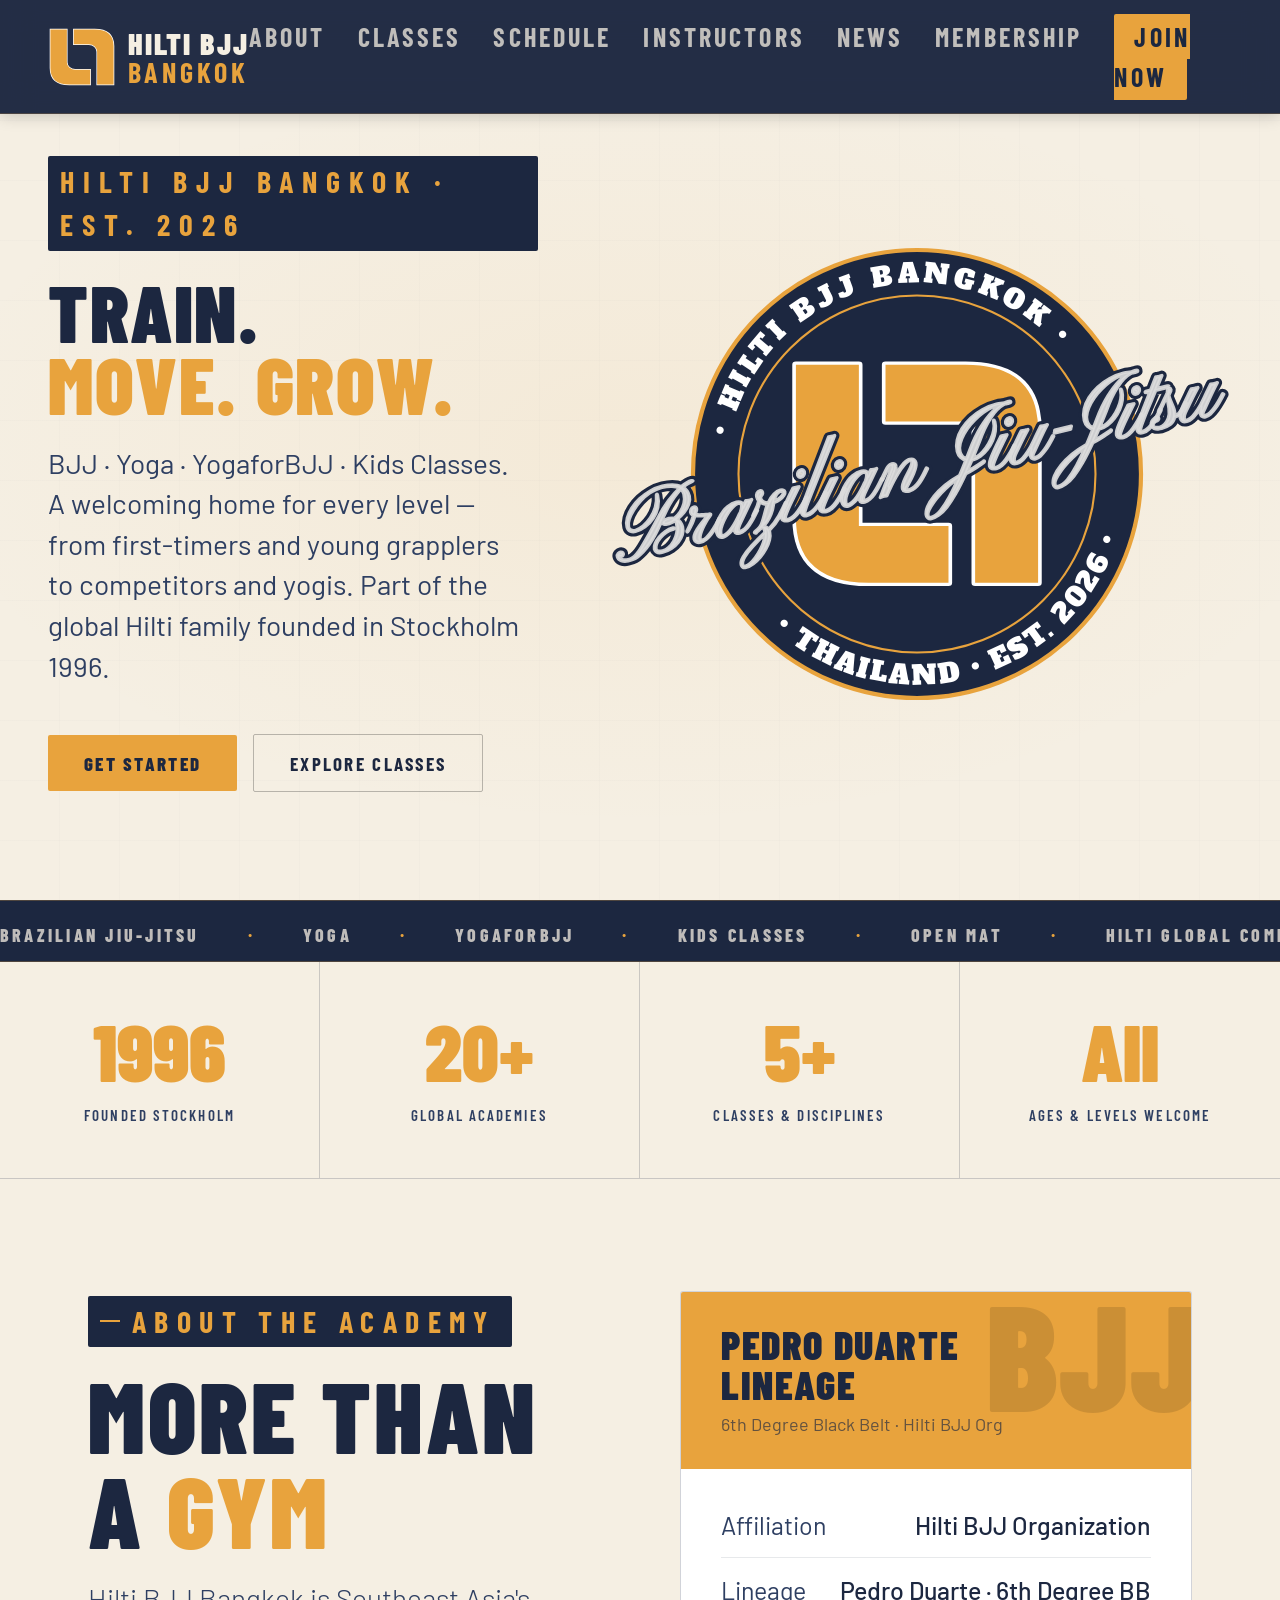
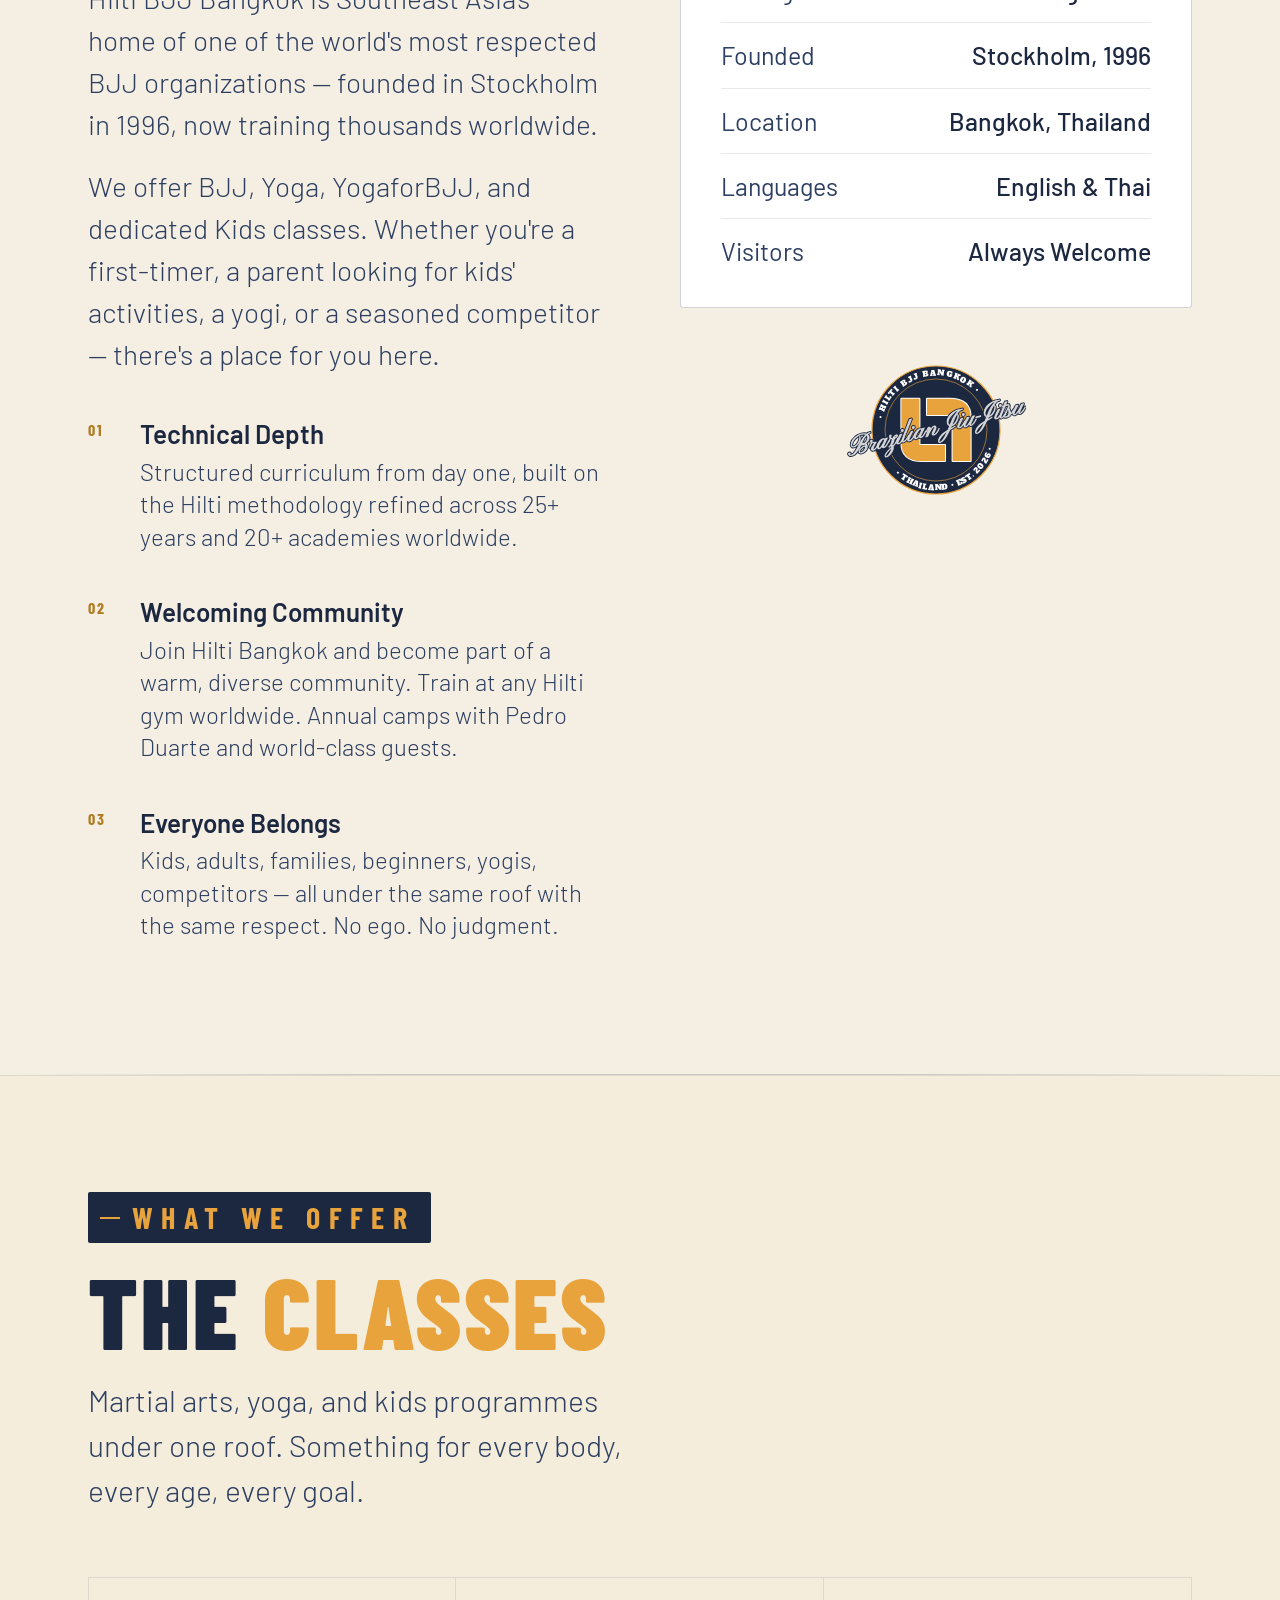
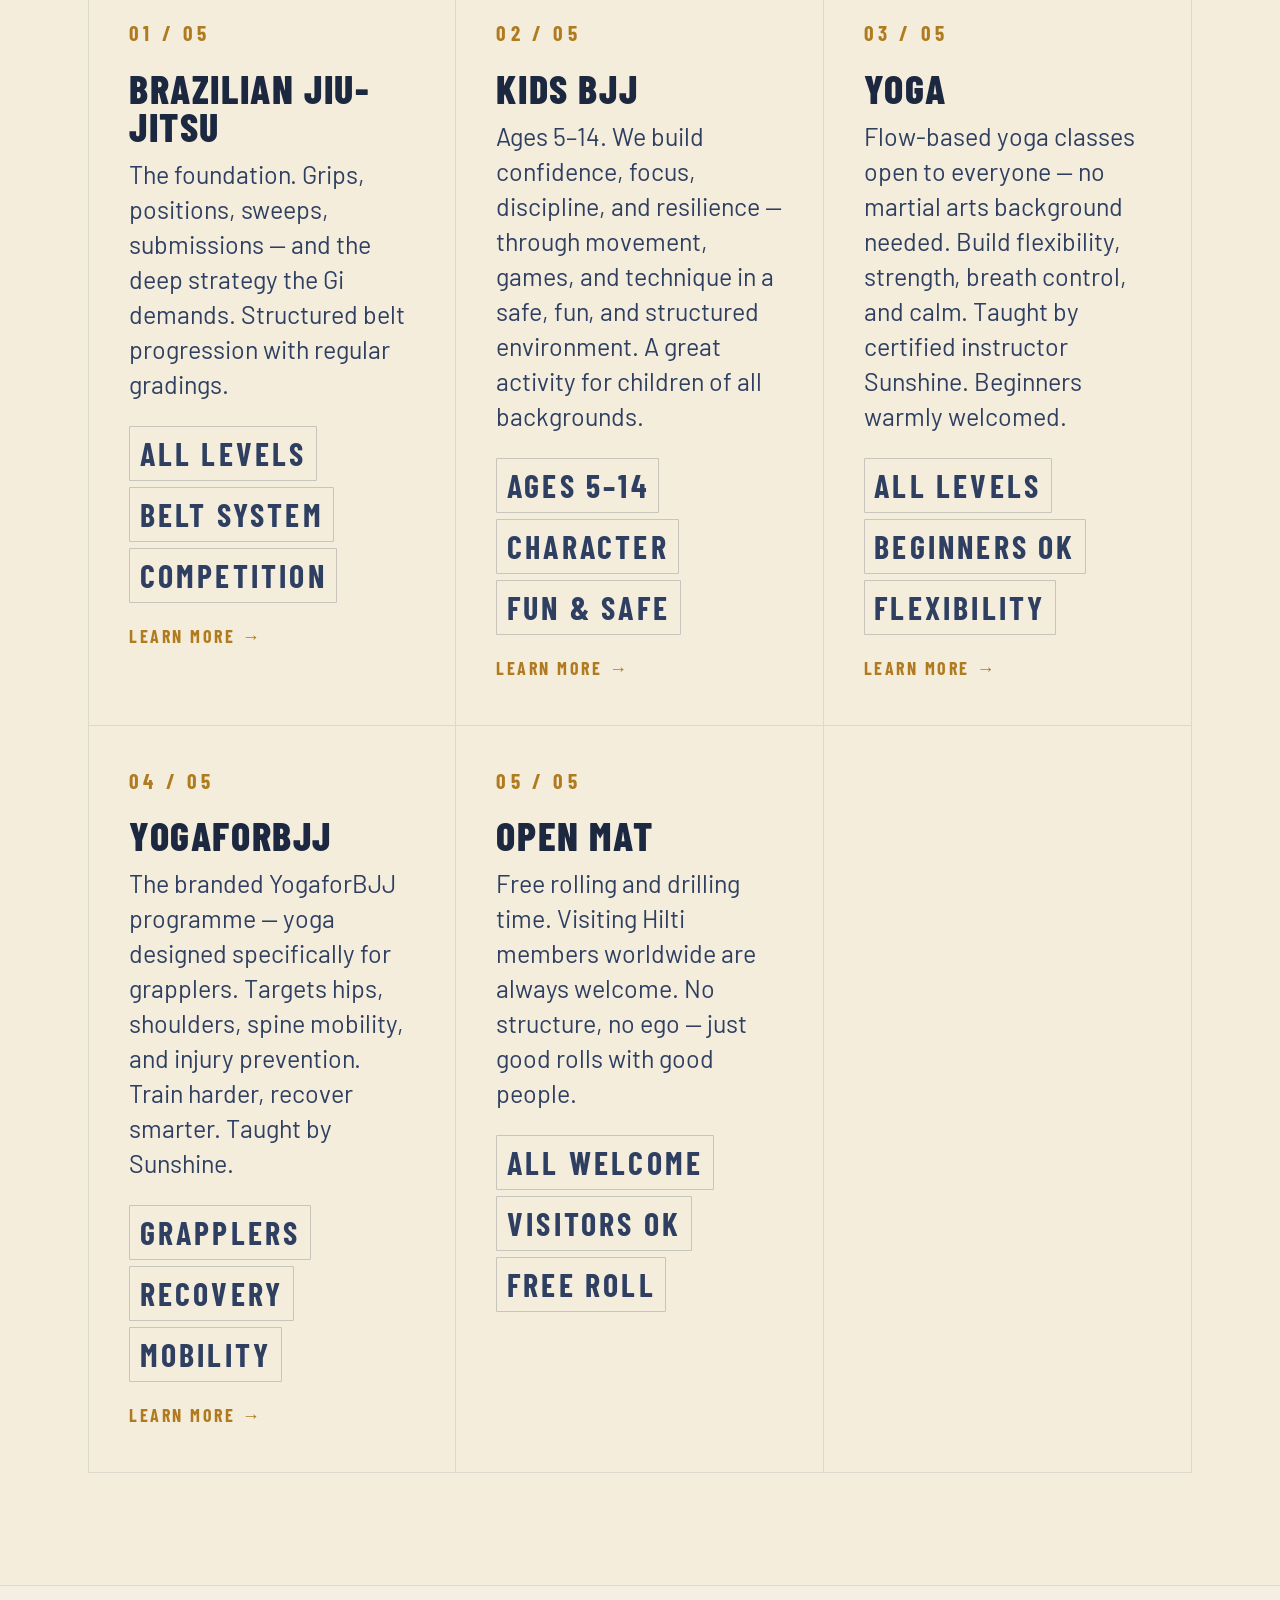
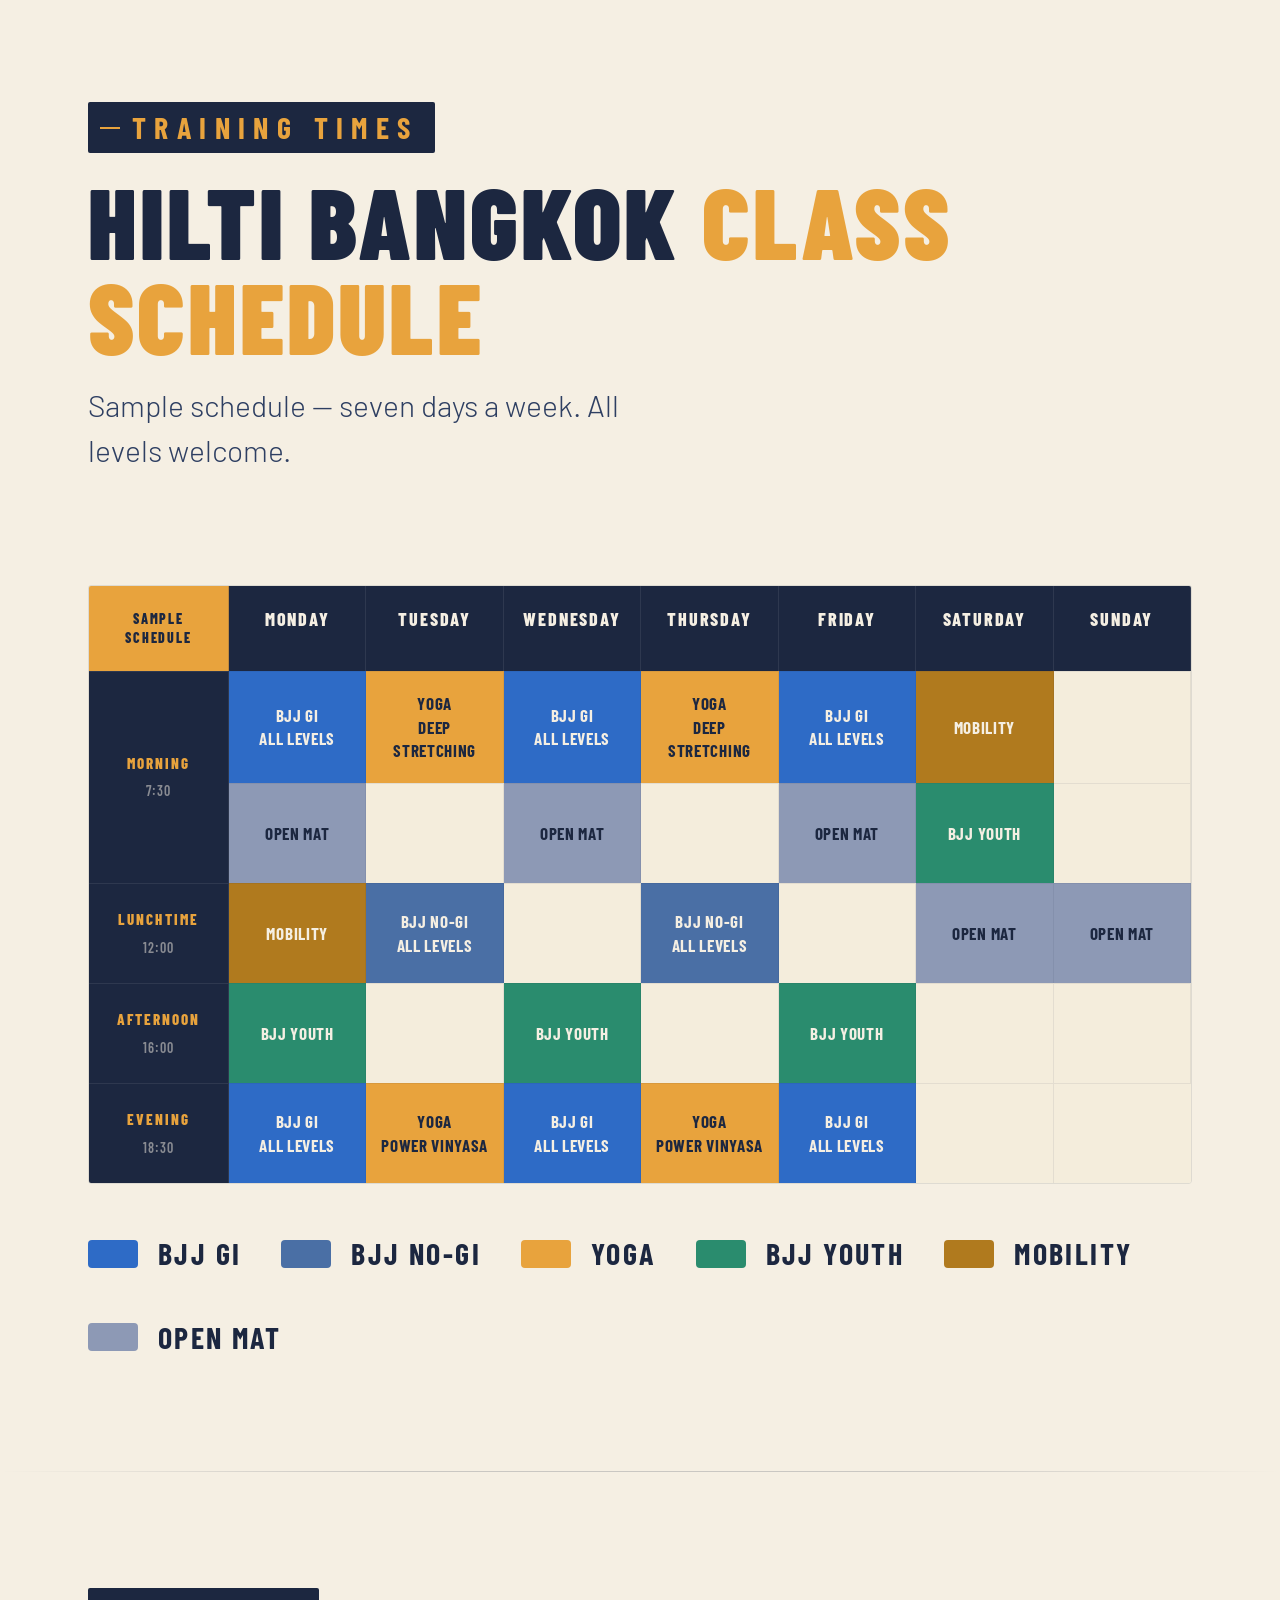
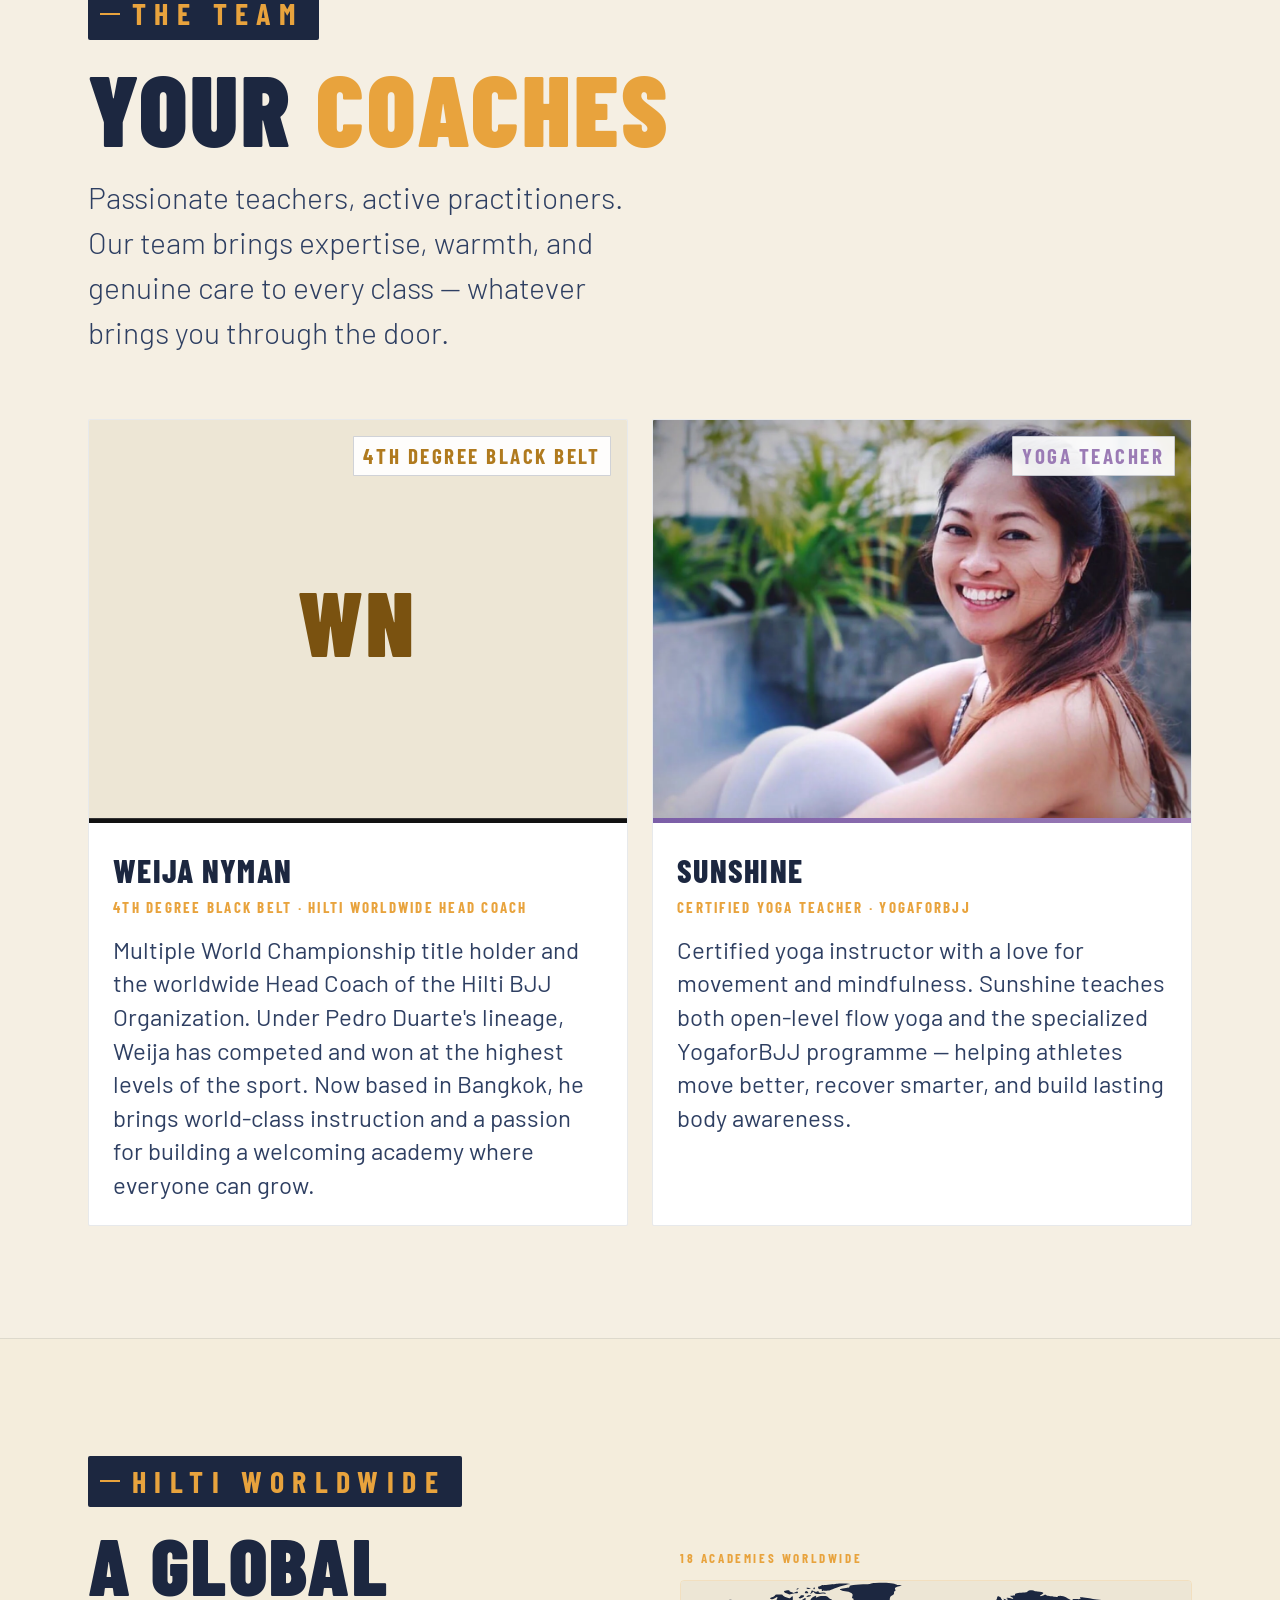
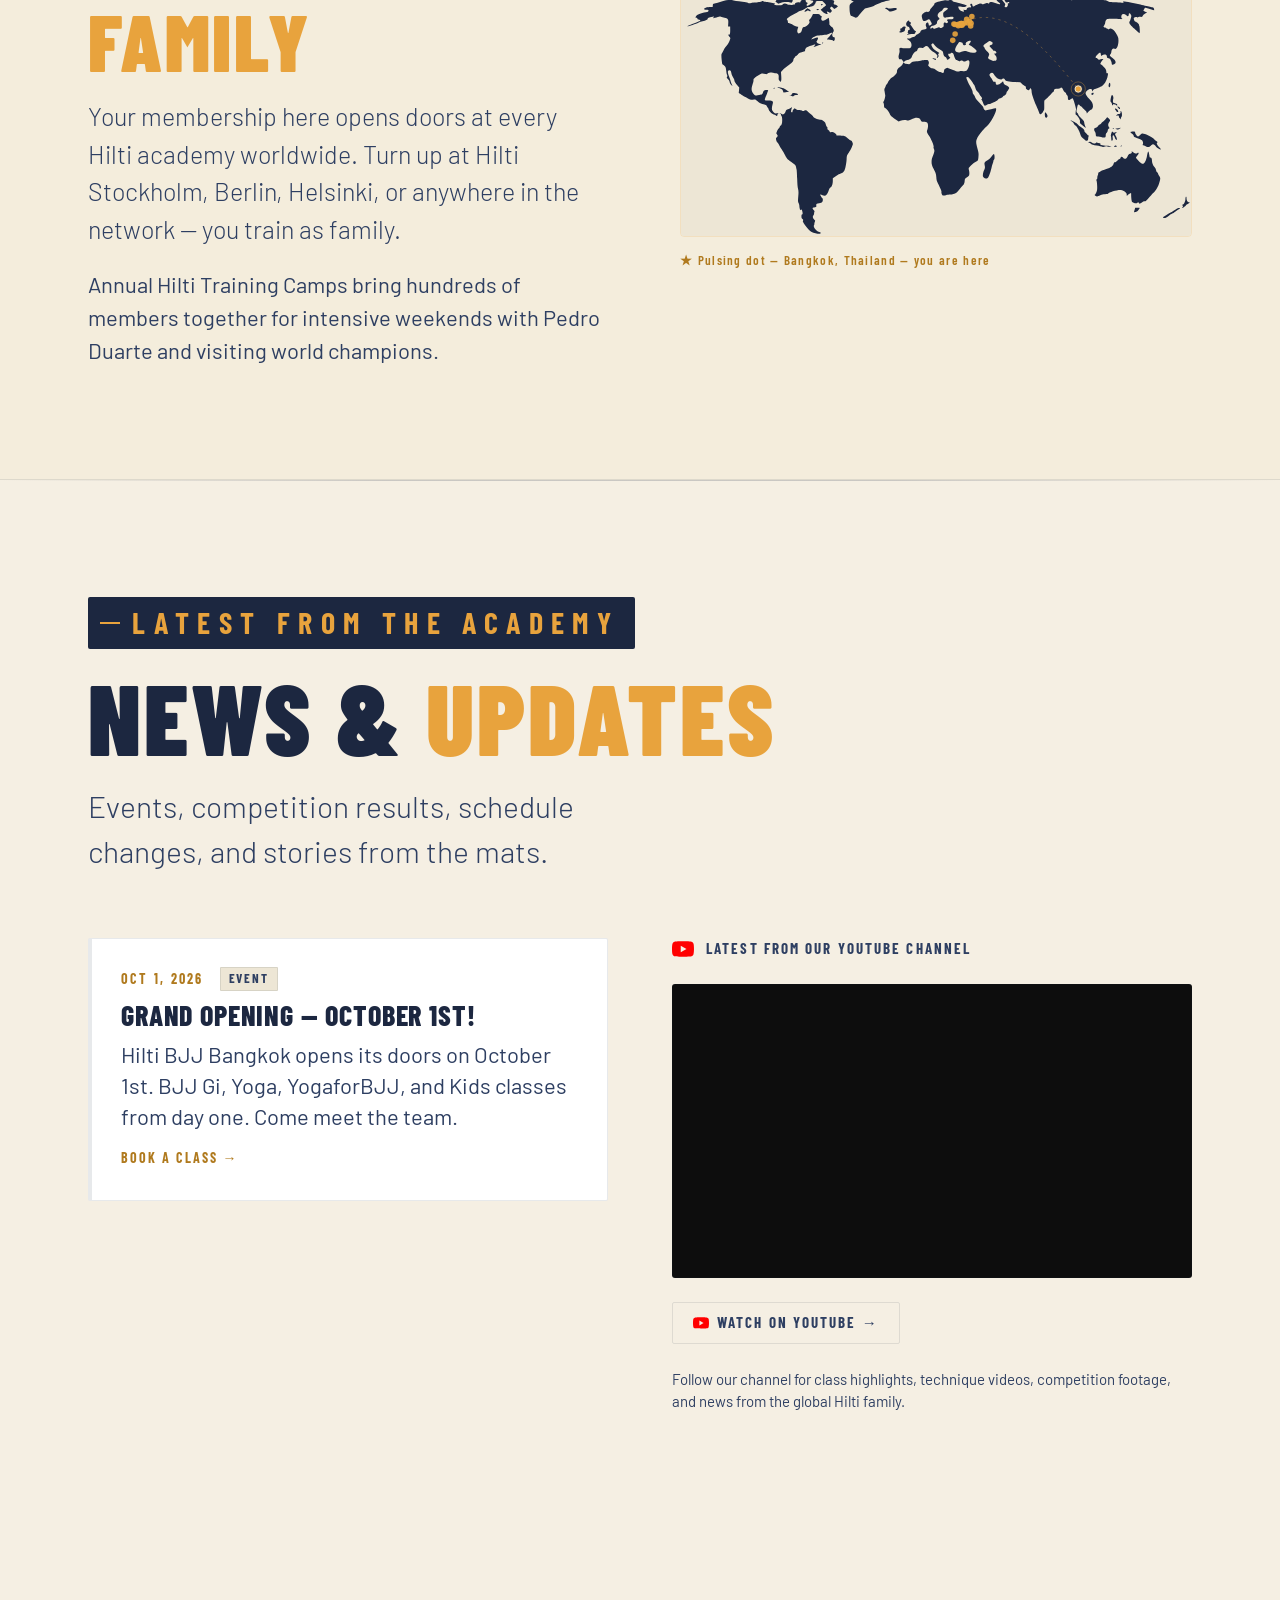
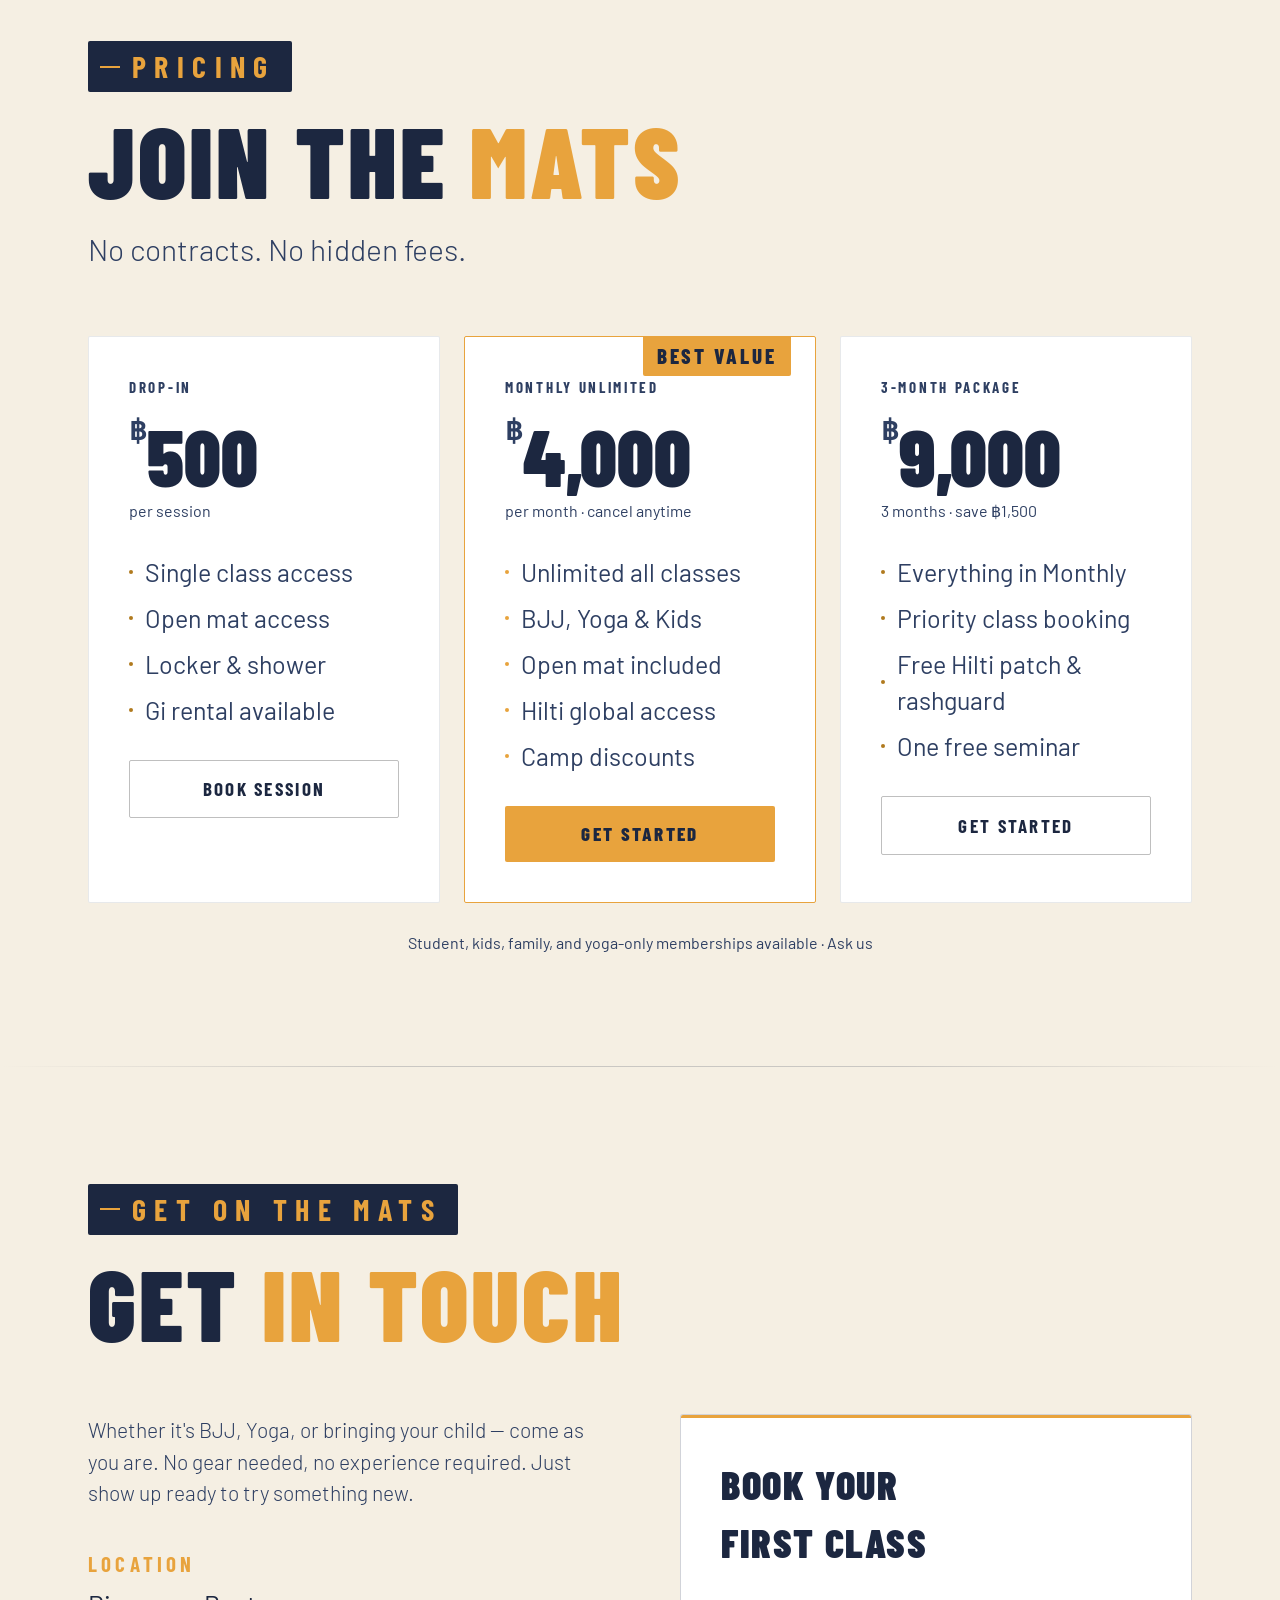
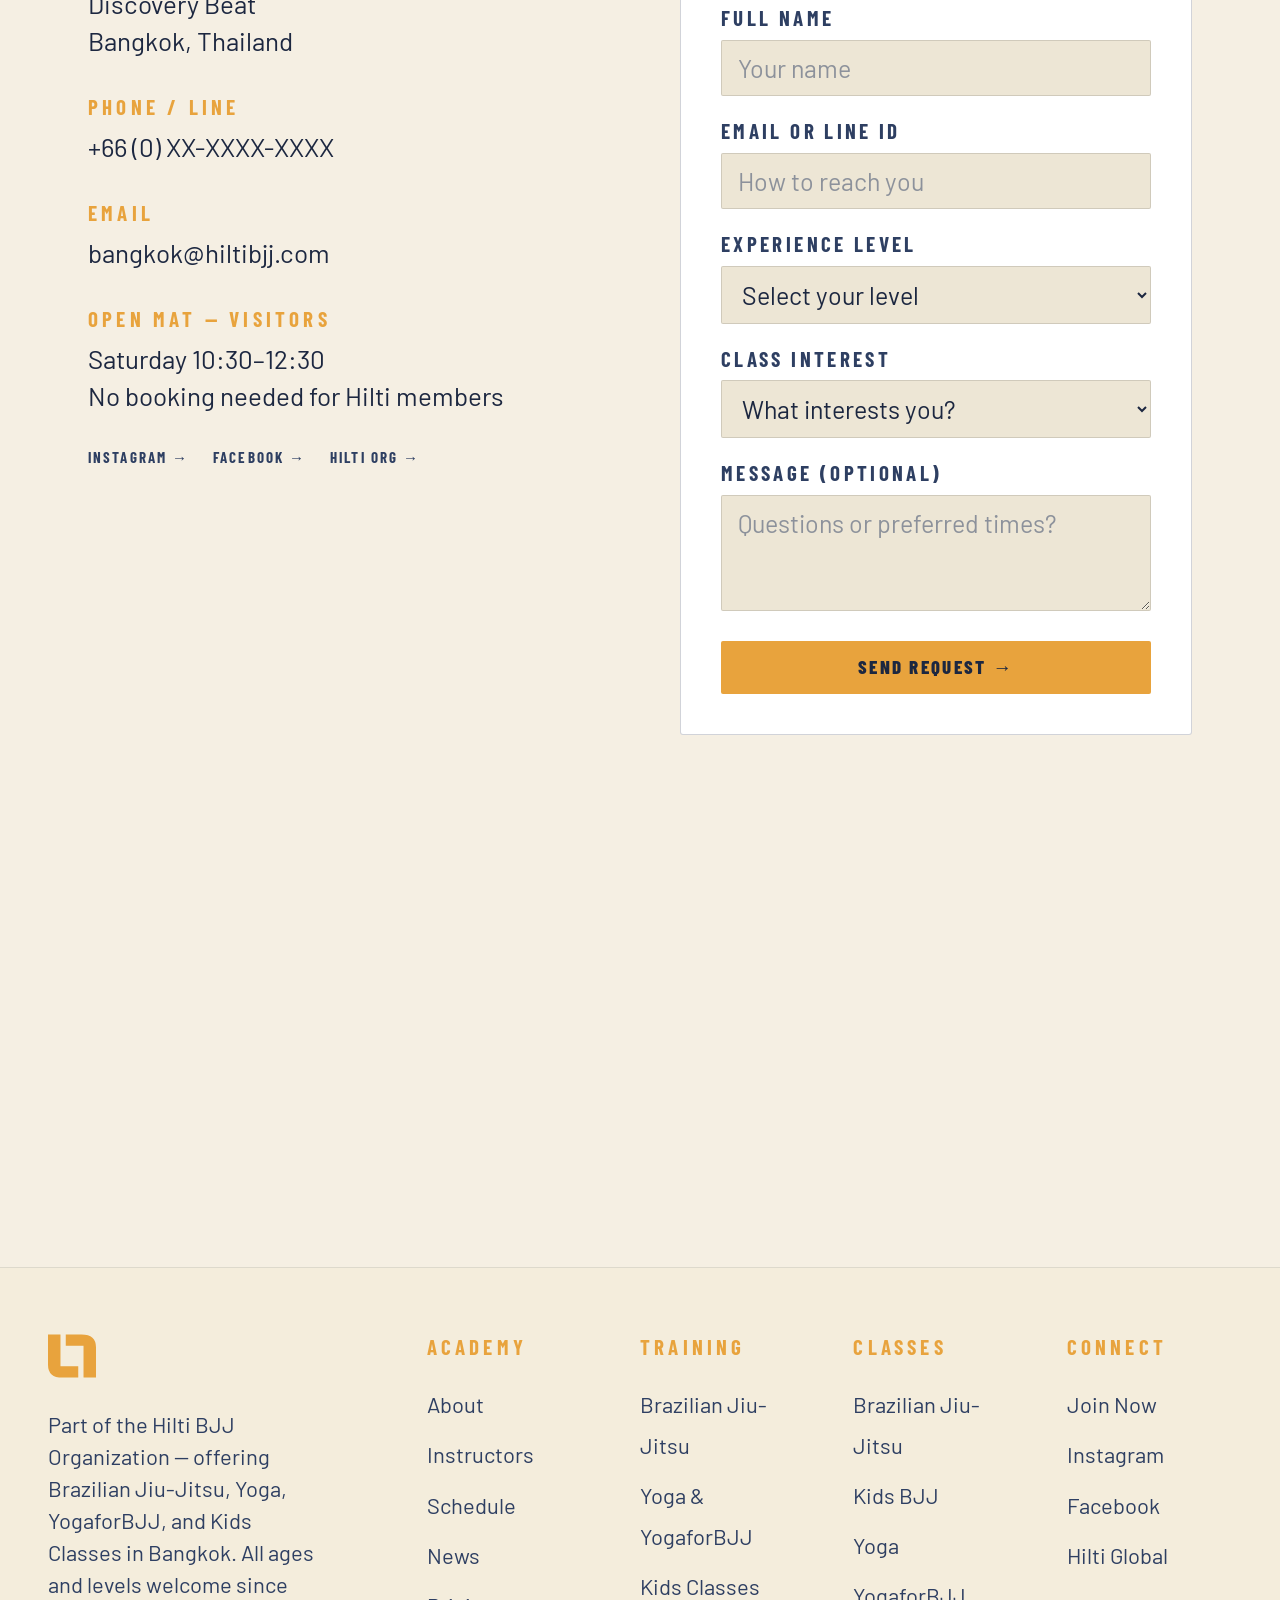
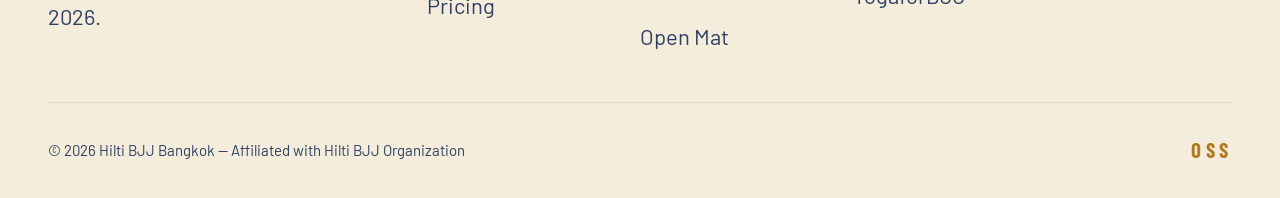
==== index.html @ 03cc9486 "Add files via upload" ====
<!DOCTYPE html>
<html lang="en">
<head>
<meta charset="UTF-8">
<meta http-equiv="X-UA-Compatible" content="IE=edge">
<meta name="viewport" content="width=device-width, initial-scale=1.0">

<title>Hilti BJJ Bangkok | Brazilian Jiu-Jitsu, Yoga &amp; Kids Classes in Bangkok</title>
<meta name="description" content="Hilti BJJ Bangkok offers Brazilian Jiu-Jitsu (Gi), Yoga, YogaforBJJ, and Kids BJJ classes in Bangkok, Thailand. Part of the global Hilti BJJ Organization founded in Stockholm 1996. All levels welcome.">
<meta name="keywords" content="BJJ Bangkok, Brazilian Jiu-Jitsu Bangkok, BJJ Thailand, Jiu-Jitsu Bangkok, grappling Bangkok, martial arts Bangkok, BJJ gym Bangkok, BJJ academy Bangkok, Hilti BJJ, Hilti BJJ Bangkok, BJJ classes Bangkok, no-gi Bangkok, kids BJJ Bangkok, kids martial arts Bangkok, yoga Bangkok, yoga for BJJ, YogaforBJJ, yoga Thailand, BJJ for beginners Bangkok, open mat Bangkok, BJJ competition Thailand, adult BJJ Bangkok, BJJ school Bangkok, BJJ training Bangkok, grappling Thailand, submission wrestling Bangkok, BJJ expat Bangkok">
<meta name="robots" content="index, follow">
<meta name="author" content="Hilti BJJ Bangkok">
<link rel="canonical" href="https://www.hiltibjjbangkok.com">

<!-- Geo targeting -->
<meta name="geo.region" content="TH-10">
<meta name="geo.placename" content="Bangkok, Thailand">
<meta name="geo.position" content="13.7563;100.5018">
<meta name="ICBM" content="13.7563, 100.5018">

<!-- Open Graph -->
<meta property="og:type" content="website">
<meta property="og:site_name" content="Hilti BJJ Bangkok">
<meta property="og:title" content="Hilti BJJ Bangkok | Brazilian Jiu-Jitsu, Yoga &amp; Kids Classes">
<meta property="og:description" content="BJJ, Yoga, YogaforBJJ, and Kids classes in Bangkok. Part of the global Hilti BJJ Organization — founded Stockholm 1996. All levels welcome.">
<meta property="og:url" content="https://www.hiltibjjbangkok.com">
<meta property="og:image" content="https://www.hiltibjjbangkok.com/og-image.jpg">
<meta property="og:image:width" content="1200">
<meta property="og:image:height" content="630">
<meta property="og:locale" content="en_US">

<!-- Twitter Card -->
<meta name="twitter:card" content="summary_large_image">
<meta name="twitter:title" content="Hilti BJJ Bangkok | BJJ, Yoga &amp; Kids Classes in Bangkok">
<meta name="twitter:description" content="Train BJJ, Yoga, YogaforBJJ, and Kids classes in Bangkok. Part of the global Hilti BJJ family since 1996. All levels welcome.">
<meta name="twitter:image" content="https://www.hiltibjjbangkok.com/og-image.jpg">
<meta name="twitter:site" content="@HiltiBJJBangkok">

<!-- JSON-LD Structured Data -->
<script type="application/ld+json">
{
  "@context": "https://schema.org",
  "@type": "SportsClub",
  "name": "Hilti BJJ Bangkok",
  "alternateName": "Hilti BJJ Bangkok Academy",
  "description": "Brazilian Jiu-Jitsu academy in Bangkok offering BJJ Gi, Yoga, YogaforBJJ, and Kids BJJ classes. Part of the global Hilti BJJ Organization founded in Stockholm in 1996. All ages and levels welcome.",
  "url": "https://www.hiltibjjbangkok.com",
  "logo": "https://www.hiltibjjbangkok.com/logo.png",
  "image": "https://www.hiltibjjbangkok.com/og-image.jpg",
  "telephone": "+66-0XX-XXXX-XXXX",
  "email": "bangkok@hiltibjj.com",
  "address": {
    "@type": "PostalAddress",
    "streetAddress": "Discovery Beat",
    "addressLocality": "Bangkok",
    "addressCountry": "TH"
  },
  "geo": {
    "@type": "GeoCoordinates",
    "latitude": "13.7563",
    "longitude": "100.5018"
  },
  "openingHoursSpecification": [
    {
      "@type": "OpeningHoursSpecification",
      "dayOfWeek": ["Monday","Tuesday","Wednesday","Thursday","Friday"],
      "opens": "07:00",
      "closes": "20:30"
    },
    {
      "@type": "OpeningHoursSpecification",
      "dayOfWeek": ["Saturday","Sunday"],
      "opens": "09:00",
      "closes": "14:00"
    }
  ],
  "priceRange": "฿500–฿9000",
  "currenciesAccepted": "THB",
  "paymentAccepted": "Cash, Bank Transfer",
  "areaServed": {
    "@type": "City",
    "name": "Bangkok"
  },
  "sport": ["Brazilian Jiu-Jitsu","Yoga","Grappling"],
  "sameAs": [
    "https://www.hiltibjj.org",
    "https://www.instagram.com/hiltibjjbangkok",
    "https://www.facebook.com/hiltibjjbangkok",
    "https://www.youtube.com/@HiltiBJJBangkok"
  ],
  "parentOrganization": {
    "@type": "Organization",
    "name": "Hilti BJJ Organization",
    "url": "https://www.hiltibjj.org",
    "foundingDate": "1996",
    "foundingLocation": "Stockholm, Sweden"
  },
  "hasOfferCatalog": {
    "@type": "OfferCatalog",
    "name": "Classes & Memberships",
    "itemListElement": [
      {
        "@type": "Offer",
        "itemOffered": {
          "@type": "Service",
          "name": "BJJ Gi Class",
          "description": "Brazilian Jiu-Jitsu Gi classes for all levels including fundamentals, all-levels, advanced, and competition prep."
        },
        "price": "500",
        "priceCurrency": "THB"
      },
      {
        "@type": "Offer",
        "itemOffered": {
          "@type": "Service",
          "name": "Kids BJJ",
          "description": "Kids Brazilian Jiu-Jitsu classes for ages 5–14. Fun, safe, structured environment building confidence and discipline."
        },
        "price": "500",
        "priceCurrency": "THB"
      },
      {
        "@type": "Offer",
        "itemOffered": {
          "@type": "Service",
          "name": "Yoga & YogaforBJJ",
          "description": "Open-level yoga and the branded YogaforBJJ programme — yoga designed specifically for grapplers. Taught by certified instructor Sunshine."
        },
        "price": "500",
        "priceCurrency": "THB"
      },
      {
        "@type": "Offer",
        "itemOffered": {
          "@type": "Service",
          "name": "Unlimited Monthly Membership",
          "description": "Unlimited access to all BJJ, Yoga, YogaforBJJ, and Kids classes plus open mat. Includes Hilti global academy access."
        },
        "price": "4000",
        "priceCurrency": "THB"
      }
    ]
  }
}
</script>

<!-- Breadcrumb Schema -->
<script type="application/ld+json">
{
  "@context": "https://schema.org",
  "@type": "BreadcrumbList",
  "itemListElement": [
    {
      "@type": "ListItem",
      "position": 1,
      "name": "Hilti BJJ Organization",
      "item": "https://www.hiltibjj.org"
    },
    {
      "@type": "ListItem",
      "position": 2,
      "name": "Hilti BJJ Bangkok",
      "item": "https://www.hiltibjjbangkok.com"
    }
  ]
}
</script>

<link rel="preconnect" href="https://fonts.googleapis.com">
<link rel="preconnect" href="https://fonts.gstatic.com" crossorigin>
<link href="https://fonts.googleapis.com/css2?family=Alfa+Slab+One&family=Pinyon+Script&family=Barlow+Condensed:wght@400;600;700;800;900&family=Barlow:wght@300;400;500&display=swap" rel="stylesheet">
<link rel="stylesheet" href="css/styles.css">
</head>
<body>

<!-- NAV -->
<nav aria-label="Primary navigation">
  <a href="#" class="nav-logo" aria-label="Hilti BJJ Bangkok — home">
    <svg width="68" height="60" viewBox="272.75 210.5 279.5 246.54" xmlns="http://www.w3.org/2000/svg">
      <g fill="#E8A33D" stroke="#FFFFFF" stroke-width="6" stroke-linejoin="miter" stroke-miterlimit="10" paint-order="stroke">
        <path d="M282.75,220.5 L350.22,220.5 L350.22,355.32 A34,31 0 0 0 384.22,386.32 L446.23,386.32 L446.23,447.04 L360.6,447.04 C308.7,447.04 282.75,424.38 282.75,379.07 L282.75,220.5 Z"/>
        <path d="M378.77,220.5 L464.4,220.5 C516.3,220.5 542.25,243.16 542.25,288.47 L542.25,447.04 L474.78,447.04 L474.78,312.22 A34,31 0 0 0 440.78,281.22 L378.77,281.22 L378.77,220.5 Z"/>
      </g>
    </svg>
    <div>
      <div style="font-family:'Barlow Condensed',sans-serif;font-size:30px;font-weight:900;letter-spacing:2px;color:#F5EFE3;line-height:1">HILTI BJJ</div>
      <div style="font-family:'Barlow Condensed',sans-serif;font-size:28px;font-weight:700;letter-spacing:4px;color:#E8A33D;line-height:1">BANGKOK</div>
    </div>
  </a>
  <button class="nav-hamburger" aria-label="Open menu" aria-expanded="false">
    <span></span><span></span><span></span>
  </button>
  <ul class="nav-links" id="nav-menu" role="menubar">
    <li role="none"><a href="#about" role="menuitem">About</a></li>
    <li role="none"><a href="#classes" role="menuitem">Classes</a></li>
    <li role="none"><a href="#schedule" role="menuitem">Schedule</a></li>
    <li role="none"><a href="#instructors" role="menuitem">Instructors</a></li>
    <li role="none"><a href="#news" role="menuitem">News</a></li>
    <li role="none"><a href="#membership" role="menuitem">Membership</a></li>
    <li role="none"><a href="#contact" class="nav-cta" role="menuitem">Join Now</a></li>
  </ul>
</nav>
<main id="main-content">

<!-- HERO -->
<section id="hero" aria-label="Welcome to Hilti BJJ Bangkok">
  <div class="hero-bg"></div>
  <div class="hero-inner">
    <div>
      <div class="hero-eyebrow">Hilti BJJ Bangkok · Est. 2026</div>
      <h1 class="hero-headline">Train.<span class="accent">Move. Grow.</span></h1>
      <p class="hero-sub">BJJ · Yoga · YogaforBJJ · Kids Classes. A welcoming home for every level — from first-timers and young grapplers to competitors and yogis. Part of the global Hilti family founded in Stockholm 1996.</p>
      <div class="hero-btns">
        <a href="#contact" class="btn-main">Get Started</a>
        <a href="#classes" class="btn-ghost">Explore Classes</a>
      </div>
    </div>
    <div style="display:flex;justify-content:center;align-items:center">
      <svg style="width:min(630px,90vw);height:auto" viewBox="0 0 900 900" xmlns="http://www.w3.org/2000/svg">
        <g transform="translate(450,450)">
          <circle cx="0" cy="0" r="320" fill="#1C2740" stroke="#E8A33D" stroke-width="6"/>
          <circle cx="0" cy="0" r="255" fill="none" stroke="#E8A33D" stroke-width="3"/>
          <g transform="rotate(-15)">
            <path id="tArc" d="M -273,0 A 273,273 0 0,1 273,0" fill="none"/>
            <text font-family="'Alfa Slab One',serif" font-size="38" fill="#ffffff" letter-spacing="6"><textPath href="#tArc" startOffset="50%" text-anchor="middle">• HILTI BJJ BANGKOK •</textPath></text>
            <path id="bArc" d="M -301,0 A 301,301 0 0,0 301,0" fill="none"/>
            <text font-family="'Alfa Slab One',serif" font-size="38" fill="#ffffff" letter-spacing="4"><textPath href="#bArc" startOffset="50%" text-anchor="middle">• THAILAND • EST. 2026 •</textPath></text>
          </g>
          <g transform="translate(-173,-156) scale(1.73,1.557)">
            <path d="M 74,0 L 140,0 Q 200,0 200,60 L 200,200 L 148,200 L 148,52 L 74,52 Z" fill="#E8A33D" stroke="#ffffff" stroke-width="6" stroke-linejoin="round" paint-order="stroke"/>
            <path d="M 0,0 L 52,0 L 52,148 L 126,148 L 126,200 L 60,200 Q 0,200 0,140 Z" fill="#E8A33D" stroke="#ffffff" stroke-width="6" stroke-linejoin="round" paint-order="stroke"/>
          </g>
          <text x="0" y="20" text-anchor="middle" font-family="'Pinyon Script',cursive" font-size="130" fill="none" transform="rotate(-14)" stroke="#1C2740" stroke-width="14" stroke-linejoin="round">Brazilian Jiu-Jitsu</text>
          <text x="0" y="20" text-anchor="middle" font-family="'Pinyon Script',cursive" font-size="130" fill="rgba(220,220,220,0.92)" transform="rotate(-14)" stroke="rgba(220,220,220,0.92)" stroke-width="5" stroke-linejoin="round" paint-order="stroke">Brazilian Jiu-Jitsu</text>
        </g>
      </svg>
    </div>
  </div>
</section>

<!-- TICKER -->
<div class="ticker"><div class="ticker-inner"><span>Brazilian Jiu-Jitsu</span><span>·</span><span>Yoga</span><span>·</span><span>YogaforBJJ</span><span>·</span><span>Kids Classes</span><span>·</span><span>Open Mat</span><span>·</span><span>Hilti Global Community</span><span>·</span><span>Bangkok Thailand</span><span>·</span><span>Brazilian Jiu-Jitsu</span><span>·</span><span>Yoga</span><span>·</span><span>YogaforBJJ</span><span>·</span><span>Kids Classes</span><span>·</span><span>Open Mat</span><span>·</span><span>Hilti Global Community</span><span>·</span><span>Bangkok Thailand</span><span>·</span></div></div>

<!-- STATS -->
<div class="stats-row">
  <div class="stat"><span class="stat-n">1996</span><span class="stat-l">Founded Stockholm</span></div>
  <div class="stat"><span class="stat-n">20+</span><span class="stat-l">Global Academies</span></div>
  <div class="stat"><span class="stat-n">5+</span><span class="stat-l">Classes &amp; Disciplines</span></div>
  <div class="stat"><span class="stat-n">All</span><span class="stat-l">Ages &amp; Levels Welcome</span></div>
</div>

<!-- ABOUT -->
<section id="about" class="sec" aria-label="About Hilti BJJ Bangkok">
  <div class="about-grid">
    <div class="about-text">
      <div class="eyebrow">About the Academy</div>
      <h2 class="sec-title">More Than<br>a <span class="o">Gym</span></h2>
      <p>Hilti BJJ Bangkok is Southeast Asia's home of one of the world's most respected BJJ organizations — founded in Stockholm in 1996, now training thousands worldwide.</p>
      <p>We offer BJJ, Yoga, YogaforBJJ, and dedicated Kids classes. Whether you're a first-timer, a parent looking for kids' activities, a yogi, or a seasoned competitor — there's a place for you here.</p>
      <div class="values">
        <div class="val"><span class="val-num">01</span><div><strong>Technical Depth</strong><p>Structured curriculum from day one, built on the Hilti methodology refined across 25+ years and 20+ academies worldwide.</p></div></div>
        <div class="val"><span class="val-num">02</span><div><strong>Welcoming Community</strong><p>Join Hilti Bangkok and become part of a warm, diverse community. Train at any Hilti gym worldwide. Annual camps with Pedro Duarte and world-class guests.</p></div></div>
        <div class="val"><span class="val-num">03</span><div><strong>Everyone Belongs</strong><p>Kids, adults, families, beginners, yogis, competitors — all under the same roof with the same respect. No ego. No judgment.</p></div></div>
      </div>
    </div>
    <div>
      <div class="info-card">
        <div class="info-card-top"><h3>Pedro Duarte<br>Lineage</h3><p>6th Degree Black Belt · Hilti BJJ Org</p></div>
        <div class="info-rows">
          <div class="info-row"><span>Affiliation</span><span>Hilti BJJ Organization</span></div>
          <div class="info-row"><span>Lineage</span><span>Pedro Duarte · 6th Degree BB</span></div>
          <div class="info-row"><span>Founded</span><span>Stockholm, 1996</span></div>
          <div class="info-row"><span>Location</span><span>Bangkok, Thailand</span></div>
          <div class="info-row"><span>Languages</span><span>English &amp; Thai</span></div>
          <div class="info-row"><span>Visitors</span><span>Always Welcome</span></div>
        </div>
      </div>
      <div style="display:flex;justify-content:center;margin-top:2rem">
        <svg width="180" height="180" viewBox="0 0 900 900" xmlns="http://www.w3.org/2000/svg">
          <g transform="translate(450,450)">
            <circle cx="0" cy="0" r="320" fill="#1C2740" stroke="#E8A33D" stroke-width="6"/>
            <circle cx="0" cy="0" r="255" fill="none" stroke="#E8A33D" stroke-width="3"/>
            <g transform="rotate(-15)">
              <path id="tArc2" d="M -273,0 A 273,273 0 0,1 273,0" fill="none"/>
              <text font-family="'Alfa Slab One',serif" font-size="38" fill="#ffffff" letter-spacing="6"><textPath href="#tArc2" startOffset="50%" text-anchor="middle">• HILTI BJJ BANGKOK •</textPath></text>
              <path id="bArc2" d="M -301,0 A 301,301 0 0,0 301,0" fill="none"/>
              <text font-family="'Alfa Slab One',serif" font-size="38" fill="#ffffff" letter-spacing="4"><textPath href="#bArc2" startOffset="50%" text-anchor="middle">• THAILAND • EST. 2026 •</textPath></text>
            </g>
            <g transform="translate(-173,-156) scale(1.73,1.557)">
              <path d="M 74,0 L 140,0 Q 200,0 200,60 L 200,200 L 148,200 L 148,52 L 74,52 Z" fill="#E8A33D" stroke="#ffffff" stroke-width="6" stroke-linejoin="round" paint-order="stroke"/>
              <path d="M 0,0 L 52,0 L 52,148 L 126,148 L 126,200 L 60,200 Q 0,200 0,140 Z" fill="#E8A33D" stroke="#ffffff" stroke-width="6" stroke-linejoin="round" paint-order="stroke"/>
            </g>
            <text x="0" y="20" text-anchor="middle" font-family="'Pinyon Script',cursive" font-size="130" fill="none" transform="rotate(-14)" stroke="#1C2740" stroke-width="14" stroke-linejoin="round">Brazilian Jiu-Jitsu</text>
            <text x="0" y="20" text-anchor="middle" font-family="'Pinyon Script',cursive" font-size="130" fill="rgba(220,220,220,0.92)" transform="rotate(-14)" stroke="rgba(220,220,220,0.92)" stroke-width="5" stroke-linejoin="round" paint-order="stroke">Brazilian Jiu-Jitsu</text>
          </g>
        </svg>
      </div>
    </div>
  </div>
</section>

<div class="divider"></div>

<!-- CLASSES -->
<div id="classes" class="sec-full classes-bg" role="region" aria-label="Classes at Hilti BJJ Bangkok">
  <div class="sec-inner">
    <div class="eyebrow">What We Offer</div>
    <h2 class="sec-title">The <span class="o">Classes</span></h2>
    <p class="sec-lead">Martial arts, yoga, and kids programmes under one roof. Something for every body, every age, every goal.</p>
    <div class="classes-grid">
      <div class="class-card"><div class="class-num">01 / 05</div><div class="class-name">Brazilian Jiu-Jitsu</div><p class="class-desc">The foundation. Grips, positions, sweeps, submissions — and the deep strategy the Gi demands. Structured belt progression with regular gradings.</p><div class="tags"><span class="tag">All Levels</span><span class="tag">Belt System</span><span class="tag">Competition</span></div><a href="classes/brazilian-jiu-jitsu.html" class="class-more">Learn More →</a><div class="class-accent"></div></div>
      <div class="class-card"><div class="class-num">02 / 05</div><div class="class-name">Kids BJJ</div><p class="class-desc">Ages 5–14. We build confidence, focus, discipline, and resilience — through movement, games, and technique in a safe, fun, and structured environment. A great activity for children of all backgrounds.</p><div class="tags"><span class="tag">Ages 5–14</span><span class="tag">Character</span><span class="tag">Fun &amp; Safe</span></div><a href="classes/kids-bjj.html" class="class-more">Learn More →</a><div class="class-accent"></div></div>
      <div class="class-card"><div class="class-num">03 / 05</div><div class="class-name">Yoga</div><p class="class-desc">Flow-based yoga classes open to everyone — no martial arts background needed. Build flexibility, strength, breath control, and calm. Taught by certified instructor Sunshine. Beginners warmly welcomed.</p><div class="tags"><span class="tag">All Levels</span><span class="tag">Beginners OK</span><span class="tag">Flexibility</span></div><a href="classes/yoga.html" class="class-more">Learn More →</a><div class="class-accent"></div></div>
      <div class="class-card"><div class="class-num">04 / 05</div><div class="class-name">YogaforBJJ</div><p class="class-desc">The branded YogaforBJJ programme — yoga designed specifically for grapplers. Targets hips, shoulders, spine mobility, and injury prevention. Train harder, recover smarter. Taught by Sunshine.</p><div class="tags"><span class="tag">Grapplers</span><span class="tag">Recovery</span><span class="tag">Mobility</span></div><a href="classes/yogaforbjj.html" class="class-more">Learn More →</a><div class="class-accent"></div></div>
      <div class="class-card"><div class="class-num">05 / 05</div><div class="class-name">Open Mat</div><p class="class-desc">Free rolling and drilling time. Visiting Hilti members worldwide are always welcome. No structure, no ego — just good rolls with good people.</p><div class="tags"><span class="tag">All Welcome</span><span class="tag">Visitors OK</span><span class="tag">Free Roll</span></div><div class="class-accent"></div></div>
    </div>
  </div>
</div>

<!-- SCHEDULE -->
<section id="schedule" class="sec" aria-label="Weekly class schedule">
  <div class="eyebrow">Training Times</div>
  <h2 class="sec-title">Hilti Bangkok <span class="o">Class Schedule</span></h2>
  <p class="sec-lead">Sample schedule — seven days a week. All levels welcome.</p>

  <div class="sched-scroll"><div class="sched-table">

    <!-- Header row -->
    <div class="sched-corner">Sample<br>Schedule</div>
    <div class="sched-th">Monday</div>
    <div class="sched-th">Tuesday</div>
    <div class="sched-th">Wednesday</div>
    <div class="sched-th">Thursday</div>
    <div class="sched-th">Friday</div>
    <div class="sched-th">Saturday</div>
    <div class="sched-th">Sunday</div>

    <!-- MORNING — spans 2 rows -->
    <div class="sched-tl span2">Morning<span class="sched-tl-time">7:30</span></div>
    <div class="sched-cell s-gi"><span>BJJ Gi<br>All Levels</span></div>
    <div class="sched-cell s-yoga"><span>Yoga<br>Deep Stretching</span></div>
    <div class="sched-cell s-gi"><span>BJJ Gi<br>All Levels</span></div>
    <div class="sched-cell s-yoga"><span>Yoga<br>Deep Stretching</span></div>
    <div class="sched-cell s-gi"><span>BJJ Gi<br>All Levels</span></div>
    <div class="sched-cell s-mob">Mobility</div>
    <div class="sched-cell empty"></div>

    <!-- MORNING row 2 (open mat sub-row) -->
    <div class="sched-cell s-open">Open Mat</div>
    <div class="sched-cell empty"></div>
    <div class="sched-cell s-open">Open Mat</div>
    <div class="sched-cell empty"></div>
    <div class="sched-cell s-open">Open Mat</div>
    <div class="sched-cell s-youth">BJJ Youth</div>
    <div class="sched-cell empty"></div>

    <!-- LUNCHTIME -->
    <div class="sched-tl">Lunchtime<span class="sched-tl-time">12:00</span></div>
    <div class="sched-cell s-mob">Mobility</div>
    <div class="sched-cell s-nogi"><span>BJJ No-Gi<br>All Levels</span></div>
    <div class="sched-cell empty"></div>
    <div class="sched-cell s-nogi"><span>BJJ No-Gi<br>All Levels</span></div>
    <div class="sched-cell empty"></div>
    <div class="sched-cell s-open">Open Mat</div>
    <div class="sched-cell s-open">Open Mat</div>

    <!-- AFTERNOON -->
    <div class="sched-tl">Afternoon<span class="sched-tl-time">16:00</span></div>
    <div class="sched-cell s-youth">BJJ Youth</div>
    <div class="sched-cell empty"></div>
    <div class="sched-cell s-youth">BJJ Youth</div>
    <div class="sched-cell empty"></div>
    <div class="sched-cell s-youth">BJJ Youth</div>
    <div class="sched-cell empty"></div>
    <div class="sched-cell empty"></div>

    <!-- EVENING -->
    <div class="sched-tl">Evening<span class="sched-tl-time">18:30</span></div>
    <div class="sched-cell s-gi"><span>BJJ Gi<br>All Levels</span></div>
    <div class="sched-cell s-yoga"><span>Yoga<br>Power Vinyasa</span></div>
    <div class="sched-cell s-gi"><span>BJJ Gi<br>All Levels</span></div>
    <div class="sched-cell s-yoga"><span>Yoga<br>Power Vinyasa</span></div>
    <div class="sched-cell s-gi"><span>BJJ Gi<br>All Levels</span></div>
    <div class="sched-cell empty"></div>
    <div class="sched-cell empty"></div>

  </div></div><!-- /sched-table /sched-scroll -->

  <div class="sched-legend">
    <span class="sleg s-gi">BJJ Gi</span>
    <span class="sleg s-nogi">BJJ No-Gi</span>
    <span class="sleg s-yoga">Yoga</span>
    <span class="sleg s-youth">BJJ Youth</span>
    <span class="sleg s-mob">Mobility</span>
    <span class="sleg s-open">Open Mat</span>
  </div>
</section>

<div class="divider"></div>

<!-- INSTRUCTORS -->
<section id="instructors" class="sec" aria-label="Coaches and instructors">
  <div class="eyebrow">The Team</div>
  <h2 class="sec-title">Your <span class="o">Coaches</span></h2>
  <p class="sec-lead">Passionate teachers, active practitioners. Our team brings expertise, warmth, and genuine care to every class — whatever brings you through the door.</p>
  <div class="coaches">
    <div class="coach"><div class="coach-photo"><span class="coach-initials">WN</span><span class="coach-belt-tag">4th Degree Black Belt</span><div class="belt-bar belt-black"></div></div><div class="coach-info"><div class="coach-name">Weija Nyman</div><div class="coach-role">4th Degree Black Belt · Hilti Worldwide Head Coach</div><p class="coach-bio">Multiple World Championship title holder and the worldwide Head Coach of the Hilti BJJ Organization. Under Pedro Duarte's lineage, Weija has competed and won at the highest levels of the sport. Now based in Bangkok, he brings world-class instruction and a passion for building a welcoming academy where everyone can grow.</p></div></div>
    <div class="coach"><div class="coach-photo"><img src="images/sunshine.webp" alt="Sunshine — Yoga Teacher" style="width:100%;height:100%;object-fit:cover;object-position:center top;position:absolute;inset:0"><span class="coach-belt-tag" style="color:var(--yoga)">Yoga Teacher</span><div class="belt-bar belt-yoga"></div></div><div class="coach-info"><div class="coach-name">Sunshine</div><div class="coach-role">Certified Yoga Teacher · YogaforBJJ</div><p class="coach-bio">Certified yoga instructor with a love for movement and mindfulness. Sunshine teaches both open-level flow yoga and the specialized YogaforBJJ programme — helping athletes move better, recover smarter, and build lasting body awareness.</p></div></div>
  </div>
</section>

<!-- GLOBAL -->
<div class="sec-full global-sec" role="region" aria-label="Hilti BJJ global network">
  <div class="sec-inner">
    <div class="global-grid">
      <div>
        <div class="eyebrow">Hilti Worldwide</div>
        <h2 class="sec-title" style="font-size:clamp(50px,6.2vw,80px)">A Global <span class="o">Family</span></h2>
        <p style="font-size:25px;color:var(--muted);line-height:1.5;font-weight:300;margin-bottom:1.25rem">Your membership here opens doors at every Hilti academy worldwide. Turn up at Hilti Stockholm, Berlin, Helsinki, or anywhere in the network — you train as family.</p>
        <p style="font-size:22px;color:var(--muted);line-height:1.5">Annual Hilti Training Camps bring hundreds of members together for intensive weekends with Pedro Duarte and visiting world champions.</p>
      </div>
      <!-- ── WORLD MAP ── right column -->
      <div>
        <p style="font-family:var(--font-display);font-size:13px;font-weight:700;letter-spacing:0.2em;text-transform:uppercase;color:var(--orange);margin-bottom:0.75rem">18 Academies worldwide</p>

        <!-- world map SVG -->
        <svg viewBox="0 0 1280 640" xmlns="http://www.w3.org/2000/svg"
             style="width:100%;height:auto;display:block;border-radius:4px;border:1px solid rgba(232,163,61,0.18)"
             aria-label="Map of Hilti BJJ academy locations worldwide">
          <!-- Ocean background -->
          <rect width="1280" height="640" fill="#EDE6D5" rx="3"/>
          <!-- Continent outlines from equirectangular world map -->
          <g transform="translate(0,640) scale(0.1,-0.1)" fill="#1C2740" stroke="none">
<path d="M4865 6350 c-44 -3 -93 -11 -110 -17 -16 -6 -100 -14 -185 -17 -137
-5 -222 -14 -312 -32 -19 -4 -28 -12 -28 -25 0 -25 -5 -26 -127 -42 -57 -8
-106 -16 -109 -20 -22 -21 45 -46 171 -63 54 -7 113 -33 135 -59 10 -13 11
-23 1 -56 -7 -23 -11 -42 -9 -44 2 -1 13 -8 26 -14 32 -17 27 -29 -13 -37 -43
-8 -46 -24 -5 -24 36 0 41 -25 8 -35 -13 -4 -35 -19 -50 -33 -27 -24 -28 -30
-28 -117 0 -107 22 -195 48 -195 9 0 32 -9 50 -20 56 -34 89 -25 134 36 13 17
53 63 89 103 l66 72 100 23 c72 16 112 31 148 56 52 35 296 120 347 120 26 0
28 3 28 40 0 45 26 78 78 99 23 10 28 18 28 47 0 32 10 47 37 57 5 1 3 15 -4
29 -18 41 -7 54 68 77 98 30 111 43 42 39 -33 -2 -62 2 -71 9 -8 7 -53 21
-101 33 -92 21 -269 25 -452 10z"/>
<path d="M3900 6329 c-48 -12 -319 -37 -341 -32 -10 3 -31 -4 -48 -16 -16 -12
-39 -21 -50 -21 -16 0 -21 -6 -21 -25 0 -27 30 -48 54 -39 9 3 23 3 32 0 12
-5 14 -9 5 -20 -9 -11 3 -14 71 -18 46 -3 88 -3 93 1 6 3 18 4 27 3 9 -2 66
19 125 47 102 47 180 72 283 92 25 5 61 12 80 15 34 7 34 7 10 14 -35 11 -277
10 -320 -1z"/>
<path d="M3331 6231 c-17 -11 -7 -41 14 -41 9 0 15 9 15 25 0 27 -6 30 -29 16z"/>
<path d="M3150 6221 c0 -13 82 -31 99 -21 11 6 5 11 -25 19 -47 13 -74 14 -74
2z"/>
<path d="M2918 6209 c-19 -10 -24 -29 -9 -29 5 0 19 9 32 20 26 21 9 28 -23 9z"/>
<path d="M2635 6159 c-22 -5 -44 -14 -49 -19 -11 -11 31 -49 56 -50 9 0 30 -8
46 -17 28 -16 33 -16 84 0 30 9 78 17 106 17 55 0 73 13 50 37 -13 13 -19 12
-49 -6 -42 -26 -55 -26 -113 0 -32 14 -46 25 -42 35 6 16 -26 17 -89 3z"/>
<path d="M8705 6143 c-23 -26 -33 -29 -123 -34 -53 -4 -121 -12 -150 -19 -44
-10 -53 -15 -49 -30 6 -23 -11 -30 -75 -30 -50 0 -51 0 -34 -19 10 -11 27 -21
39 -23 11 -2 22 -8 24 -14 7 -20 -27 -24 -64 -9 -40 17 -103 20 -103 5 0 -5 7
-10 15 -10 21 0 19 -26 -2 -34 -10 -4 -28 2 -45 14 -16 12 -33 18 -39 14 -8
-4 -6 -10 6 -16 9 -6 23 -25 31 -44 14 -34 35 -42 63 -25 8 5 20 7 28 4 21 -8
15 -33 -8 -33 -17 0 -20 -5 -16 -21 8 -30 -13 -68 -40 -76 -33 -8 -51 11 -35
37 17 28 15 38 -14 74 -53 65 -84 109 -84 120 0 7 -17 20 -37 29 -36 16 -39
16 -50 0 -7 -9 -13 -25 -13 -34 0 -10 -4 -20 -10 -24 -18 -11 13 -56 52 -76
35 -18 49 -41 30 -53 -4 -3 -47 8 -96 25 -98 33 -166 38 -166 14 0 -20 -30
-32 -40 -15 -6 10 -16 10 -46 0 -22 -6 -52 -16 -69 -21 -24 -7 -33 -6 -42 7
-11 16 -17 15 -75 -5 -35 -13 -76 -32 -91 -42 -33 -24 -62 -21 -62 6 -1 29
-13 45 -36 45 -23 0 -25 -27 -5 -56 18 -24 4 -44 -25 -37 -27 7 -69 -16 -80
-44 -8 -21 -14 -23 -51 -18 -24 3 -37 2 -30 -1 14 -7 17 -44 3 -44 -5 0 -30 9
-55 19 -34 15 -50 29 -65 61 -24 51 -18 55 69 41 49 -8 70 -7 96 4 60 25 43
41 -73 69 -188 46 -248 64 -246 75 4 17 -66 32 -90 19 -11 -5 -38 -8 -61 -5
-27 4 -74 -2 -136 -18 -128 -32 -170 -51 -170 -74 0 -10 -25 -44 -55 -75 -30
-30 -55 -64 -55 -74 0 -27 -35 -56 -60 -49 -60 16 -157 -59 -147 -112 20 -97
25 -106 64 -116 18 -4 36 1 62 19 47 33 66 33 84 -1 8 -16 21 -41 30 -57 19
-36 13 -52 -25 -65 -17 -6 -32 -11 -33 -11 -2 0 -6 16 -9 35 -8 41 -19 50 -46
35 -29 -15 -36 -56 -16 -97 21 -45 10 -60 -52 -69 -57 -8 -92 -28 -92 -53 0
-23 -26 -46 -73 -66 -21 -9 -40 -22 -44 -31 -7 -19 -56 -44 -87 -44 -15 0 -26
-6 -28 -17 -2 -14 -13 -17 -56 -14 -63 3 -67 -11 -11 -39 51 -27 84 -91 73
-145 -11 -62 -24 -67 -138 -62 -56 3 -105 7 -111 8 -5 2 -21 -1 -33 -5 -22 -7
-23 -12 -18 -51 5 -30 1 -59 -11 -96 -14 -43 -16 -63 -9 -97 10 -41 11 -42 43
-36 29 6 34 3 54 -30 11 -20 23 -36 26 -36 3 0 16 8 29 19 13 10 41 22 61 26
51 9 97 39 112 72 43 96 60 119 100 141 30 18 44 32 48 54 7 37 44 54 88 40
23 -7 39 -4 67 9 20 11 39 23 43 29 13 20 54 10 72 -17 30 -50 96 -113 129
-123 37 -12 108 -86 101 -103 -3 -7 -8 -20 -12 -29 -11 -27 12 -22 30 6 13 20
14 29 4 47 -10 19 -9 25 9 39 20 17 20 17 -11 34 -92 49 -125 78 -158 141 -23
43 -23 44 -5 64 11 12 23 21 27 21 5 0 25 -23 46 -51 27 -35 64 -67 123 -103
83 -51 85 -53 90 -96 7 -52 25 -90 44 -90 18 0 46 -33 46 -54 0 -30 30 -30 61
0 l29 28 -25 26 c-13 14 -26 37 -27 50 -3 21 1 25 21 22 13 -1 32 5 43 14 27
25 64 5 73 -38 13 -60 47 -128 64 -128 9 0 31 -9 50 -21 31 -18 35 -19 51 -4
18 16 64 13 76 -6 8 -13 38 -11 70 6 45 23 73 19 80 -11 11 -42 -3 -119 -30
-173 -36 -69 -54 -80 -130 -74 -36 3 -78 0 -99 -6 -33 -11 -45 -9 -166 39
l-130 52 -38 -19 c-34 -16 -38 -23 -41 -60 -4 -49 -27 -63 -64 -39 -13 8 -42
17 -64 21 -26 4 -51 16 -65 32 -31 33 -71 53 -106 53 -17 1 -43 14 -66 33 -37
32 -38 33 -24 67 12 28 12 42 2 70 -11 34 -13 35 -70 38 -31 2 -81 -4 -109
-12 -28 -8 -85 -17 -127 -20 -80 -4 -121 -19 -153 -55 -16 -18 -26 -20 -80
-15 -41 4 -66 12 -77 25 -16 17 -17 16 -34 -21 -12 -26 -36 -52 -70 -76 -58
-39 -75 -67 -75 -120 0 -28 -10 -45 -47 -85 -25 -27 -56 -52 -68 -55 -26 -7
-102 -93 -110 -127 -4 -14 -18 -35 -31 -48 -13 -12 -24 -29 -24 -36 0 -8 -9
-32 -21 -55 -14 -27 -19 -49 -14 -67 3 -14 8 -39 10 -56 3 -16 7 -44 11 -61 6
-32 -29 -159 -48 -170 -5 -3 -3 -12 3 -21 7 -8 13 -38 14 -66 1 -39 6 -53 21
-61 41 -23 103 -96 120 -144 21 -53 41 -73 153 -150 l73 -51 45 20 c49 21 126
25 168 9 23 -9 39 -5 99 24 128 60 208 54 243 -18 16 -35 18 -36 74 -36 84 0
109 -23 109 -101 0 -33 -7 -76 -15 -96 -23 -54 -19 -69 36 -148 58 -85 132
-261 119 -285 -5 -9 -3 -29 6 -49 23 -55 21 -66 -43 -236 -9 -22 -15 -67 -14
-101 1 -52 9 -78 57 -180 51 -106 58 -128 62 -199 4 -67 11 -93 42 -155 77
-155 92 -191 86 -214 -6 -23 16 -80 34 -91 5 -3 40 1 77 10 37 8 84 14 103 14
47 -2 123 22 160 49 17 13 58 58 92 100 33 42 67 81 75 86 21 12 43 69 43 114
0 41 17 63 77 98 26 14 34 26 39 61 3 24 1 63 -5 88 -6 24 -11 51 -11 61 0 23
114 129 171 159 25 13 51 30 57 38 7 8 15 54 18 103 6 81 4 99 -26 203 -41
146 -41 181 -2 266 34 72 154 218 244 296 91 80 227 327 228 413 0 36 -1 38
-26 32 -15 -4 -40 -9 -58 -12 -17 -3 -66 -15 -109 -26 l-78 -21 -24 23 c-14
13 -25 34 -25 47 0 17 -30 55 -99 126 -74 76 -102 113 -111 144 -7 23 -24 52
-36 64 -17 16 -24 34 -24 59 0 26 -15 63 -49 123 -49 84 -111 221 -111 243 0
6 10 14 22 17 26 7 82 -47 124 -120 15 -27 37 -61 49 -78 12 -16 27 -52 34
-80 9 -34 26 -64 57 -97 24 -26 44 -52 44 -59 0 -6 16 -29 36 -51 33 -37 42
-76 16 -70 -8 1 -5 -9 7 -25 10 -16 27 -52 36 -81 9 -29 24 -56 33 -59 8 -4
32 3 53 15 21 12 50 22 64 22 23 0 44 8 85 32 8 5 41 21 72 35 31 15 61 37 66
49 7 13 27 26 57 34 28 8 53 22 62 37 8 12 21 23 27 23 20 0 66 54 66 78 0 11
6 25 13 29 6 4 18 19 26 33 8 14 19 33 25 42 14 24 -34 74 -80 83 -34 6 -64
43 -64 80 0 23 -13 18 -50 -20 -60 -61 -140 -68 -140 -11 0 33 -17 53 -31 39
-10 -10 -17 -9 -31 4 -10 9 -18 22 -18 29 0 6 -18 36 -40 65 -45 60 -49 80
-20 109 31 31 68 26 88 -11 28 -52 72 -99 113 -120 41 -20 94 -25 104 -9 13
21 54 10 67 -17 17 -36 86 -52 258 -60 l125 -5 40 -38 c22 -21 55 -45 73 -55
28 -13 33 -21 28 -40 -5 -18 1 -29 26 -48 35 -28 55 -25 69 9 19 53 49 13 49
-66 0 -45 54 -207 115 -345 32 -71 63 -148 70 -170 18 -60 39 -67 74 -25 17
19 30 40 31 46 0 6 6 17 14 24 12 9 14 38 13 133 -1 112 0 123 18 132 27 14
148 134 168 167 9 14 26 29 37 33 13 4 20 15 20 30 0 34 28 58 60 52 34 -7
101 8 111 25 12 19 40 -1 53 -38 15 -40 36 -68 63 -83 12 -6 20 -17 17 -24 -2
-7 7 -24 21 -37 20 -19 25 -33 25 -72 0 -61 17 -70 68 -34 21 14 43 26 50 26
17 0 98 -273 86 -292 -3 -5 -7 -35 -10 -67 -4 -54 -3 -60 17 -66 11 -4 38 -34
59 -67 31 -49 37 -67 33 -94 -5 -30 -1 -39 39 -77 62 -57 108 -91 108 -77 0 6
-9 28 -20 50 -11 22 -20 56 -20 77 0 34 -7 45 -75 110 -44 41 -75 79 -75 91 0
11 -7 25 -16 32 -31 27 -35 48 -20 108 8 31 17 69 21 85 7 32 40 37 50 7 3
-11 12 -20 19 -20 7 0 36 -24 63 -52 28 -29 59 -58 69 -64 11 -6 21 -24 24
-40 l5 -29 45 48 c24 26 49 47 56 47 23 0 54 46 54 81 0 67 -20 106 -91 185
-114 125 -120 156 -46 219 57 49 117 45 117 -7 0 -10 5 -18 10 -18 6 0 10 9
10 20 0 20 30 38 75 45 11 2 44 15 72 29 29 14 57 26 62 26 5 0 31 23 58 51
51 53 94 150 107 240 6 43 5 46 -15 45 -20 -1 -23 4 -24 39 -1 32 -11 53 -44
95 -24 30 -59 65 -77 78 -33 22 -34 24 -19 51 8 16 26 43 41 60 l26 31 -36 0
c-20 0 -45 -5 -56 -12 -16 -10 -23 -8 -44 15 -14 15 -32 27 -41 27 -35 0 -26
30 24 80 61 61 85 63 89 7 4 -42 8 -44 34 -20 23 20 80 22 102 4 9 -7 16 -26
16 -42 0 -25 5 -30 41 -39 22 -6 42 -19 45 -28 3 -9 12 -29 20 -44 8 -14 14
-40 14 -57 0 -36 22 -41 70 -16 55 28 27 104 -57 160 -64 43 -72 59 -44 89 11
12 21 34 21 48 0 65 41 109 81 88 52 -29 99 69 99 207 0 65 -4 77 -48 159 -63
116 -137 169 -181 130 -17 -15 -20 -15 -34 -1 -9 8 -22 15 -31 15 -8 0 -18 5
-21 10 -3 6 -14 10 -24 10 -10 0 -24 7 -31 15 -10 12 -8 20 9 41 11 14 23 42
26 63 11 63 26 91 54 99 33 9 264 7 313 -3 21 -4 46 -4 55 0 17 6 17 7 1 16
-20 11 -23 44 -8 83 15 39 73 37 117 -6 27 -26 35 -29 48 -18 8 7 14 24 13 39
-4 38 27 40 50 2 18 -29 18 -34 2 -95 -9 -35 -21 -71 -28 -79 -28 -34 -3 -72
120 -186 66 -61 123 -111 127 -111 12 0 6 162 -7 186 -6 12 -9 24 -6 27 10 10
-64 77 -85 77 -22 0 -35 19 -45 67 -7 29 -5 32 29 43 27 9 39 9 50 0 10 -9 19
-8 38 5 19 12 30 13 51 5 15 -5 29 -10 30 -10 2 0 15 18 30 41 16 24 43 48 67
58 l39 18 -50 23 c-50 24 -59 33 -39 45 5 4 14 18 19 31 9 22 14 24 52 18 24
-3 62 -15 85 -26 23 -10 57 -22 76 -25 l35 -5 -7 33 c-7 33 -8 34 -81 47 -41
8 -158 35 -260 62 -169 44 -425 88 -438 76 -3 -3 1 -13 9 -22 12 -15 8 -16
-41 -10 -30 3 -116 9 -190 12 -109 5 -139 9 -155 24 -29 25 -54 30 -215 40
-82 5 -164 15 -188 24 -23 8 -95 20 -160 25 -153 14 -147 14 -132 -4 24 -29 2
-36 -96 -29 -83 6 -94 5 -94 -10 0 -9 -8 -16 -19 -16 -25 0 -99 34 -132 61
-15 11 -55 27 -90 35 -83 17 -99 17 -99 -1 0 -12 -14 -15 -69 -15 -39 0 -73 5
-76 10 -3 6 -36 10 -73 10 -50 0 -76 5 -100 20 l-34 21 -32 -21 c-34 -20 -96
-28 -96 -11 0 5 19 20 43 33 23 13 42 30 42 38 0 21 -68 38 -151 39 -51 1 -75
5 -84 16 -8 10 -31 15 -71 15 -51 0 -61 -4 -84 -27z m-2007 -434 c2 -10 -20
-32 -58 -58 -59 -42 -60 -43 -60 -91 0 -54 18 -80 53 -80 12 1 56 7 97 14 84
15 110 11 110 -14 0 -29 -22 -38 -88 -37 -71 0 -94 -12 -68 -38 18 -18 19 -25
10 -49 -7 -19 -27 -20 -53 -4 -35 21 -53 3 -49 -49 3 -46 2 -48 -34 -67 -32
-18 -39 -19 -62 -7 -22 12 -31 11 -75 -8 -59 -25 -74 -26 -91 -6 -11 13 -15
13 -40 0 -38 -20 -47 -3 -19 35 17 23 31 30 55 30 18 0 34 4 36 8 2 5 17 15
33 23 21 10 30 22 30 39 1 40 14 66 40 80 31 17 31 27 0 52 -33 26 -33 69 1
113 14 19 41 39 60 45 23 8 36 20 40 36 4 13 16 31 28 40 28 19 100 15 104 -7z
m576 -817 c2 -4 -9 -26 -24 -49 l-29 -42 52 -26 c51 -27 147 -110 147 -129 0
-52 -120 -63 -216 -21 -55 25 -57 25 -118 9 -33 -9 -66 -20 -73 -25 -13 -11
-82 4 -114 24 -39 24 -18 97 53 192 31 42 35 45 68 39 44 -7 50 -11 50 -33 0
-10 8 -26 19 -35 15 -14 23 -15 45 -5 20 9 23 15 15 26 -17 19 14 60 54 72 41
12 65 13 71 3z m534 -25 c27 -20 8 -69 -28 -71 -13 0 -28 -9 -33 -18 -9 -13
-2 -25 41 -63 29 -26 52 -53 52 -60 0 -8 9 -11 24 -8 18 4 29 -2 41 -21 20
-30 13 -46 -21 -46 -31 0 -30 -7 5 -45 21 -21 30 -42 32 -70 4 -53 -2 -61 -52
-69 -32 -5 -49 -2 -76 14 -19 11 -40 20 -48 20 -8 0 -21 10 -29 22 -13 19 -14
25 -2 42 7 12 16 35 19 52 5 28 0 37 -54 90 -36 36 -59 67 -59 80 0 12 -7 24
-15 28 -33 12 -12 61 40 90 17 9 45 28 63 41 29 21 37 22 60 13 15 -7 33 -16
40 -21z"/>
<path d="M3277 6153 c-4 -3 -7 -13 -7 -21 0 -9 -7 -24 -17 -34 -27 -30 7 -22
40 10 l29 27 17 -22 c27 -33 91 -46 169 -34 37 5 79 7 93 4 15 -2 29 0 33 5 9
15 -46 24 -117 20 -55 -3 -62 -1 -59 15 3 19 -14 22 -51 8 -19 -7 -35 -5 -63
10 -40 20 -56 23 -67 12z"/>
<path d="M3116 6128 c-19 -27 -7 -38 46 -38 31 0 36 3 31 18 -7 21 -32 42 -49
42 -7 0 -20 -10 -28 -22z"/>
<path d="M2357 6036 c-9 -13 -33 -30 -54 -36 -66 -22 -76 -29 -62 -46 17 -20
70 -11 126 22 23 13 44 24 47 24 14 0 4 -36 -19 -76 l-25 -43 22 -12 c13 -7
28 -19 34 -28 11 -14 16 -13 50 1 67 29 196 37 264 18 48 -14 63 6 66 89 2 39
-1 71 -6 71 -5 0 -25 -14 -45 -31 -32 -29 -37 -30 -53 -16 -9 8 -39 18 -65 22
-44 7 -87 35 -87 57 0 4 -40 8 -89 8 -83 0 -90 -2 -104 -24z"/>
<path d="M2993 6020 c-3 -11 -14 -20 -24 -20 -17 0 -18 -3 -7 -20 16 -25 18
-25 79 1 34 15 49 27 49 40 0 16 -8 19 -46 19 -37 0 -47 -4 -51 -20z"/>
<path d="M3175 6032 c-5 -4 -16 -15 -23 -24 -12 -15 -9 -16 43 -3 76 17 94 35
35 35 -25 0 -49 -4 -55 -8z"/>
<path d="M3340 6013 c-73 -31 -120 -103 -67 -103 36 0 54 -16 41 -37 -16 -28
-133 -103 -149 -97 -19 8 -19 28 0 44 21 18 19 29 -10 40 -24 9 -31 35 -28
108 1 10 -6 9 -25 -4 -14 -9 -41 -26 -59 -37 -19 -11 -39 -31 -44 -45 -8 -21
-13 -23 -44 -18 -41 8 -90 -14 -98 -44 -5 -18 -13 -20 -87 -20 -65 0 -90 4
-115 20 -35 22 -81 16 -111 -14 -12 -12 -37 -16 -104 -16 -86 0 -120 12 -89
31 7 4 11 10 8 13 -9 9 -155 36 -216 39 -34 2 -69 9 -77 16 -10 8 -21 9 -33 3
-26 -13 -136 -33 -180 -32 -21 1 -62 -4 -92 -11 -47 -11 -57 -10 -83 6 -20 12
-65 20 -137 26 -124 10 -213 24 -265 42 -45 16 -142 -1 -296 -50 -52 -17 -114
-34 -137 -38 -41 -6 -42 -8 -45 -48 l-3 -42 -55 0 c-79 -1 -160 -24 -160 -47
0 -15 9 -18 55 -18 47 0 55 -3 55 -19 0 -26 -18 -38 -65 -44 -131 -17 -224
-57 -251 -108 -14 -28 -14 -29 11 -29 18 0 25 -5 25 -19 0 -14 10 -21 38 -28
20 -5 37 -15 37 -22 0 -9 -65 -39 -167 -79 -92 -36 -166 -67 -164 -70 10 -9
230 60 280 88 30 17 78 35 108 40 81 13 128 35 128 60 0 11 6 22 13 24 6 2 40
12 75 21 66 19 83 17 57 -8 -8 -9 -15 -18 -15 -20 0 -7 73 10 123 29 41 16 51
17 80 5 17 -7 59 -19 91 -26 85 -19 99 -39 92 -137 l-5 -77 27 -3 26 -3 1 -93
c0 -92 -10 -123 -35 -107 -21 13 -9 -32 15 -55 31 -29 31 -29 -1 -112 -17 -41
-45 -88 -75 -122 -27 -30 -58 -76 -70 -103 -11 -26 -28 -56 -37 -67 -21 -23
-23 -55 -10 -184 11 -101 11 -102 45 -123 48 -30 60 -54 68 -139 4 -41 13 -89
20 -106 11 -27 11 -35 0 -52 -13 -17 -10 -23 26 -57 28 -28 39 -48 39 -70 1
-19 13 -44 35 -70 38 -44 45 -34 16 23 -10 20 -22 53 -26 72 -4 19 -23 73 -41
120 -38 96 -37 142 5 148 34 5 48 -13 54 -70 5 -36 17 -68 42 -103 21 -31 35
-63 35 -82 0 -23 16 -49 61 -104 l61 -72 -6 -68 -7 -67 44 -31 c46 -34 64 -44
177 -104 74 -39 100 -44 162 -32 34 7 40 4 90 -44 41 -38 70 -55 119 -71 35
-11 72 -20 82 -20 11 0 24 -13 32 -33 8 -19 21 -39 29 -47 9 -7 16 -23 16 -36
0 -31 96 -123 129 -124 14 0 35 -9 47 -21 24 -22 44 -19 44 8 0 9 7 25 17 35
15 16 15 18 0 18 -9 0 -27 -5 -40 -11 -30 -14 -67 7 -97 56 -24 39 -25 75 -4
161 16 61 16 66 -1 84 -15 17 -31 20 -102 20 -58 0 -85 4 -88 13 -3 6 4 37 16
67 12 30 32 83 45 117 l23 61 -26 6 c-14 4 -40 2 -59 -4 -27 -9 -36 -19 -45
-51 -15 -49 -19 -52 -98 -73 -78 -22 -101 -16 -139 31 -58 75 -64 125 -27 233
14 40 25 86 25 101 0 46 8 55 105 119 100 66 107 67 198 45 22 -6 34 -2 52 15
29 28 126 35 162 13 13 -7 33 -11 46 -8 16 4 29 -1 47 -20 21 -23 24 -34 22
-84 -3 -50 0 -63 21 -87 l24 -28 13 24 c9 17 11 51 6 124 l-7 101 46 52 c25
28 78 73 118 99 105 69 147 111 147 149 0 19 8 39 20 50 11 10 22 26 25 36 4
11 13 19 20 19 8 0 30 17 50 38 34 38 42 41 172 78 7 2 10 10 7 18 -3 9 3 31
15 49 17 28 37 40 103 65 104 39 138 48 138 33 0 -6 -9 -16 -20 -23 -50 -32 1
-38 57 -8 21 11 43 20 50 20 6 0 24 5 40 12 l28 12 -44 5 c-32 4 -49 13 -64
32 l-19 27 26 44 c39 67 14 76 -85 32 -33 -15 -63 -24 -67 -19 -9 9 57 65 77
65 8 0 23 8 34 18 15 14 45 18 151 23 116 5 137 9 183 32 96 49 99 27 8 -63
-36 -35 -65 -68 -65 -72 0 -4 19 -8 43 -8 40 0 109 -19 123 -33 15 -14 34 17
34 54 0 32 -3 39 -20 39 -33 0 -53 42 -41 85 5 21 17 45 26 54 13 16 13 22 -1
64 -9 26 -20 47 -25 47 -4 0 -25 14 -44 32 -29 25 -36 37 -31 57 3 14 0 54 -5
88 l-11 62 -50 -35 c-60 -41 -89 -50 -117 -34 -24 12 -29 68 -9 88 9 9 9 12 0
12 -6 0 -24 14 -39 30 -25 28 -30 30 -104 30 l-77 0 -23 -47 c-12 -27 -35 -62
-51 -79 -26 -28 -28 -34 -17 -52 20 -32 -5 -76 -62 -112 -27 -16 -60 -32 -75
-36 -26 -7 -34 -20 -53 -89 -8 -30 -19 -45 -45 -59 -39 -21 -50 -17 -64 23 -7
21 -6 41 7 80 18 51 18 51 -3 51 -28 1 -98 33 -139 64 -17 13 -48 26 -67 28
-32 3 -35 6 -38 37 -2 19 -10 40 -19 46 -28 21 29 69 157 135 65 33 122 64
125 69 3 6 29 17 58 25 28 8 74 29 100 46 26 16 52 30 57 30 6 0 10 5 10 11 0
8 12 10 35 6 19 -3 37 -1 40 4 4 5 15 9 26 9 29 0 79 28 79 44 0 7 6 19 14 26
8 6 16 24 18 38 3 27 4 27 84 30 l81 3 47 -44 c25 -24 46 -52 46 -61 0 -9 -14
-25 -32 -34 -18 -9 -43 -29 -57 -44 -14 -16 -31 -28 -39 -28 -7 0 3 -20 24
-45 25 -30 52 -49 83 -60 66 -22 73 -20 53 14 -23 40 -10 48 33 21 l37 -23 24
24 24 24 -27 39 -28 38 24 19 24 20 32 -31 31 -30 44 23 c24 12 45 28 48 35 4
13 -55 52 -81 52 -24 0 -32 26 -17 55 15 28 0 55 -30 55 -10 0 -23 7 -30 15
-7 8 -21 15 -31 15 -10 0 -33 16 -51 35 -32 34 -34 35 -124 37 -76 2 -96 -1
-133 -20 -47 -25 -67 -21 -51 9 13 23 0 24 -50 2z"/>
<path d="M3517 5813 c-12 -11 -8 -23 7 -23 7 0 19 7 26 15 10 12 9 15 -7 15
-11 0 -23 -3 -26 -7z"/>
<path d="M5132 5723 c-15 -6 -6 -23 14 -23 8 0 31 -16 51 -36 39 -40 52 -40
160 -7 55 17 73 38 51 59 -10 10 -33 10 -101 2 -65 -7 -96 -7 -113 1 -26 12
-41 13 -62 4z"/>
<path d="M3136 5682 c-20 -21 -36 -41 -36 -45 0 -12 30 -7 56 9 20 14 30 15
50 5 64 -29 71 -4 10 38 l-43 30 -37 -37z"/>
<path d="M3410 5690 c-22 -14 0 -30 28 -19 12 4 22 13 22 19 0 13 -30 13 -50
0z"/>
<path d="M5677 5382 c-18 -19 -27 -39 -27 -60 0 -34 29 -72 55 -72 17 0 35
-30 35 -59 0 -14 -6 -21 -20 -21 -15 0 -20 -7 -20 -25 0 -14 -6 -25 -12 -25
-7 0 -4 -7 7 -16 20 -15 20 -15 -3 -32 -31 -24 -17 -35 19 -16 18 9 51 14 87
12 63 -2 82 5 82 31 0 9 6 23 12 29 10 10 8 14 -9 18 -11 3 -36 29 -54 57 -18
29 -43 65 -56 80 -21 26 -22 30 -7 51 14 22 13 24 -11 30 -16 4 -25 13 -25 26
0 28 -22 25 -53 -8z"/>
<path d="M5554 5235 c-9 -14 -25 -25 -36 -25 -16 0 -18 -5 -13 -34 5 -25 3
-35 -9 -39 -20 -8 -21 -23 -1 -31 16 -6 106 23 117 39 4 6 8 20 8 33 0 12 6
31 13 42 10 17 9 22 -3 30 -27 17 -59 11 -76 -15z"/>
<path d="M3546 4851 c-19 -21 -12 -28 13 -12 7 5 12 14 9 21 -2 7 -10 4 -22
-9z"/>
<path d="M6310 4456 c0 -6 68 -36 81 -36 5 0 9 8 9 18 0 13 -10 18 -45 20 -25
1 -45 0 -45 -2z"/>
<path d="M10742 3825 c-13 -29 -15 -55 -6 -79 17 -43 48 15 38 70 -7 41 -17
43 -32 9z"/>
<path d="M2423 3733 c5 -4 34 -17 65 -28 53 -18 58 -23 71 -63 l13 -43 62 7
c56 6 104 24 64 24 -9 0 -37 17 -62 39 -43 38 -75 49 -181 66 -22 4 -36 3 -32
-2z"/>
<path d="M2338 3716 c-20 -15 -23 -26 -8 -26 5 0 14 9 20 20 12 23 11 24 -12
6z"/>
<path d="M10320 3587 c-31 -15 -33 -41 -3 -45 14 -2 26 4 33 18 16 29 1 42
-30 27z"/>
<path d="M2783 3561 c-8 -21 -19 -31 -39 -34 -26 -4 -26 -4 7 -6 19 0 40 -6
47 -13 9 -9 16 -7 31 6 11 10 41 21 66 23 25 3 45 9 45 13 0 18 -53 40 -97 40
-44 0 -50 -2 -60 -29z"/>
<path d="M10792 3483 c-18 -81 -18 -112 3 -127 10 -7 19 -23 20 -37 4 -38 4
-39 15 -39 6 0 10 7 10 16 0 13 7 15 32 10 17 -3 39 -13 48 -21 23 -21 32 -19
28 8 -2 16 -13 24 -43 32 -22 6 -46 14 -52 18 -15 10 -17 71 -4 96 14 26 -7
101 -28 101 -12 0 -20 -16 -29 -57z"/>
<path d="M10966 3228 c33 -40 54 -49 54 -25 0 19 -33 47 -55 47 -17 0 -17 -1
1 -22z"/>
<path d="M2761 3216 c-6 -7 -33 -21 -59 -31 -60 -23 -69 -30 -77 -63 -8 -34
-43 -72 -65 -72 -10 0 -29 9 -43 20 -14 11 -31 20 -38 20 -8 0 -3 -7 9 -16 12
-8 22 -23 22 -32 0 -9 7 -26 15 -36 10 -14 15 -45 15 -98 0 -82 -15 -130 -45
-141 -8 -4 -15 -13 -15 -22 0 -9 -11 -26 -24 -39 -14 -12 -34 -46 -46 -75
l-20 -53 20 -33 20 -33 -26 -31 c-25 -30 -26 -34 -14 -77 7 -25 21 -50 30 -57
9 -7 30 -37 45 -67 15 -30 45 -80 65 -110 21 -30 58 -95 83 -145 45 -89 46
-91 156 -169 98 -71 111 -83 117 -115 3 -20 10 -54 16 -76 5 -22 11 -123 14
-225 3 -119 10 -210 21 -256 14 -60 15 -90 6 -195 -9 -113 -9 -127 8 -161 11
-21 19 -51 19 -68 0 -17 5 -51 11 -76 10 -40 13 -43 25 -27 17 24 29 10 41
-47 11 -50 7 -70 -11 -70 -8 0 -13 -16 -13 -47 0 -37 5 -51 25 -68 21 -18 23
-25 14 -42 -10 -17 -4 -31 39 -94 62 -90 132 -165 179 -189 57 -29 178 -55
208 -44 35 12 30 26 -16 42 -43 15 -116 82 -133 124 -9 23 -9 34 1 53 7 14 11
28 7 31 -3 3 1 24 10 45 15 39 15 39 -16 65 -35 29 -43 82 -16 104 8 7 15 27
15 44 0 17 4 37 9 45 7 10 1 23 -21 43 -38 35 -34 63 9 64 52 2 65 11 59 41
-9 42 6 55 71 64 41 6 63 14 75 30 20 23 24 84 8 94 -17 11 -62 86 -55 93 3 3
20 0 38 -7 67 -28 91 -26 123 11 17 19 41 66 53 106 18 54 28 72 41 72 31 0
60 76 60 158 l0 71 64 46 c35 25 83 52 107 60 69 24 87 35 112 74 28 43 57
181 64 306 5 86 7 93 48 150 23 33 58 95 78 138 35 76 36 78 21 121 -11 32
-22 46 -40 50 -14 4 -44 23 -67 44 -87 77 -82 74 -169 78 -46 3 -93 4 -105 4
-17 0 -23 6 -23 23 0 30 -104 85 -126 66 -16 -13 -44 -5 -44 14 0 7 -14 23
-30 36 -23 17 -29 27 -25 43 5 13 0 26 -13 38 -11 11 -23 37 -27 59 -5 31 -17
50 -52 81 -40 35 -52 40 -95 40 -58 0 -163 48 -173 80 -3 10 -21 29 -38 42
-18 12 -46 35 -64 52 -62 61 -73 67 -96 60 -12 -3 -27 -10 -33 -15 -7 -6 -26
-3 -47 6 -20 8 -54 15 -75 15 -25 0 -52 9 -75 24 l-35 24 -26 -27 c-14 -15
-26 -36 -26 -47 0 -26 -8 -34 -27 -27 -11 4 -13 15 -7 47 3 22 10 49 16 59 11
20 -4 23 -21 3z"/>
<path d="M10890 3185 c0 -8 9 -23 20 -32 11 -10 20 -23 20 -30 0 -14 36 -18
44 -4 9 14 -18 59 -42 71 -31 14 -42 13 -42 -5z"/>
<path d="M11033 3120 c8 -31 -17 -60 -53 -60 -15 0 -35 -9 -46 -21 -19 -21
-19 -21 6 -19 42 4 50 1 50 -19 0 -11 11 -33 25 -48 l24 -28 1 28 c0 15 6 30
14 33 22 9 16 119 -8 142 -18 16 -18 16 -13 -8z"/>
<path d="M9131 3058 c1 -24 4 -54 8 -68 10 -35 43 -33 56 3 8 23 5 36 -12 65
-31 55 -53 55 -52 0z"/>
<path d="M10671 2947 c-11 -18 -41 -48 -66 -66 -25 -18 -49 -40 -55 -50 -5
-10 -23 -24 -39 -31 -17 -7 -39 -27 -50 -46 -16 -26 -27 -34 -50 -34 -45 0
-56 -52 -21 -105 11 -16 20 -47 20 -67 0 -43 11 -52 61 -49 21 1 54 -5 75 -14
20 -8 47 -15 59 -15 45 0 55 10 55 54 0 32 6 48 25 66 14 13 25 35 25 49 0 30
8 44 33 57 17 10 17 12 -3 36 -27 35 -25 76 5 120 14 20 25 43 25 51 0 13 -63
77 -75 77 -2 0 -13 -15 -24 -33z"/>
<path d="M9780 2896 c0 -2 15 -14 34 -25 18 -12 39 -35 46 -52 7 -16 25 -36
40 -44 33 -17 113 -166 124 -230 6 -31 20 -52 64 -94 31 -29 65 -57 77 -61 29
-11 55 16 55 57 0 19 5 43 10 54 8 15 7 19 -3 19 -8 0 -23 12 -32 27 -10 15
-31 38 -47 51 -18 15 -27 30 -23 41 6 19 -25 51 -97 100 -26 17 -56 45 -68 61
-26 37 -180 119 -180 96z"/>
<path d="M11010 2710 c-8 -6 -37 -10 -65 -10 -48 -1 -49 -1 -25 -15 35 -20 64
-18 91 4 25 20 24 37 -1 21z"/>
<path d="M10835 2700 c-8 -13 5 -13 25 0 13 8 13 10 -2 10 -9 0 -20 -4 -23
-10z"/>
<path d="M10815 2619 c-26 -73 -31 -96 -24 -114 4 -11 8 -41 8 -67 1 -50 10
-59 31 -33 8 10 10 31 5 64 -4 33 -3 51 5 56 17 10 31 -7 50 -62 18 -54 50
-72 50 -30 0 14 -8 40 -17 59 -9 18 -21 41 -26 52 -7 15 -3 24 20 42 21 18 24
23 11 24 -9 0 -29 -5 -44 -12 -23 -11 -28 -10 -45 11 -14 17 -20 19 -24 10z"/>
<path d="M11284 2608 c-4 -7 0 -16 10 -22 45 -27 65 -48 68 -73 4 -31 9 -34
111 -64 53 -15 85 -31 98 -47 25 -32 35 -88 19 -107 -10 -12 -10 -15 3 -15 8
0 39 -11 69 -25 70 -33 83 -32 129 10 22 19 47 35 57 35 22 -1 53 -26 80 -67
20 -28 107 -71 120 -58 2 2 -18 26 -46 53 -51 50 -76 102 -54 110 24 8 11 33
-22 47 -19 8 -41 27 -48 42 -15 31 -137 101 -235 133 -69 24 -79 21 -127 -29
-17 -17 -37 -31 -47 -31 -23 0 -73 69 -71 97 2 21 -2 23 -53 23 -31 0 -57 -5
-61 -12z"/>
<path d="M10240 2358 l-25 -10 29 -9 c16 -4 39 -17 51 -29 16 -15 53 -26 137
-40 63 -11 127 -24 142 -29 19 -8 37 -7 68 4 28 9 47 11 59 4 10 -5 37 -9 61
-8 l43 1 -50 14 c-27 8 -67 12 -88 9 -21 -3 -61 2 -93 11 -46 13 -54 19 -49
35 5 16 1 19 -25 19 -17 0 -40 5 -51 11 -16 8 -25 7 -38 -5 -26 -23 -69 -19
-103 9 -33 28 -33 28 -68 13z"/>
<path d="M10881 2256 c-20 -11 -21 -14 -6 -19 19 -8 65 1 65 13 0 4 -7 11 -16
14 -19 7 -14 8 -43 -8z"/>
<path d="M11035 2259 c-11 -17 0 -20 21 -4 17 13 17 14 2 15 -9 0 -20 -5 -23
-11z"/>
<path d="M11312 2112 c8 -28 -2 -39 -42 -49 -28 -7 -40 -18 -57 -53 -30 -61
-39 -70 -72 -70 -20 0 -34 8 -45 26 -22 32 -58 29 -66 -6 -3 -14 -14 -27 -25
-29 -10 -2 -35 -20 -54 -41 -20 -21 -47 -40 -60 -42 -18 -2 -27 -12 -33 -33
-14 -56 -66 -93 -186 -135 -61 -21 -124 -47 -139 -57 -15 -11 -36 -23 -45 -26
-11 -4 -18 -17 -18 -32 0 -15 -5 -36 -12 -48 -6 -12 -11 -36 -10 -54 2 -20 -3
-35 -13 -41 -13 -7 -14 -14 -5 -37 6 -16 13 -74 15 -129 3 -81 0 -109 -17
-153 -10 -29 -27 -57 -36 -63 -15 -9 -15 -12 7 -30 32 -27 58 -25 124 10 46
24 69 30 121 30 36 0 68 5 71 10 24 40 250 105 327 94 74 -9 165 -88 143 -123
-12 -20 13 -20 31 0 17 19 65 49 78 49 2 0 4 -15 4 -32 -1 -65 10 -166 21
-186 10 -19 65 -42 101 -42 9 0 25 7 37 15 21 14 23 14 35 -5 17 -27 27 -25
74 10 24 18 51 30 71 30 29 0 42 12 122 108 49 59 103 117 119 129 45 33 101
136 128 233 30 106 30 117 0 161 -14 20 -28 48 -32 63 -3 15 -15 31 -25 37
-11 6 -21 25 -25 49 -4 24 -20 55 -41 80 -37 43 -63 112 -63 167 0 44 -16 73
-39 73 -15 0 -21 10 -26 53 -4 28 -12 63 -17 77 -8 22 -10 23 -19 8 -6 -10
-16 -56 -24 -103 -16 -100 -59 -188 -94 -193 -29 -5 -65 21 -131 91 l-54 58
19 32 c10 18 27 42 38 55 26 29 11 50 -23 32 -27 -15 -56 -8 -105 25 -34 24
-37 24 -33 7z"/>
<path d="M7794 1994 c-38 -53 -59 -72 -101 -91 -67 -31 -89 -66 -73 -121 15
-56 12 -85 -14 -133 -12 -25 -25 -68 -28 -98 -5 -46 -2 -57 19 -82 30 -36 72
-38 107 -6 24 21 73 164 97 282 4 22 15 57 23 77 9 21 16 49 16 63 0 14 7 28
15 31 24 10 19 144 -6 144 -4 0 -29 -30 -55 -66z"/>
<path d="M12666 974 c-3 -9 -6 -32 -6 -52 0 -38 -33 -122 -47 -122 -4 0 -14
-4 -21 -9 -11 -7 -12 -12 -1 -29 11 -18 10 -24 -5 -41 -11 -12 -14 -21 -7 -21
21 0 88 50 99 75 7 14 20 25 30 25 10 0 29 12 43 26 24 26 24 26 2 20 -30 -10
-72 55 -66 100 5 34 -11 55 -21 28z"/>
<path d="M11385 656 c-8 -27 -15 -51 -15 -53 0 -12 62 1 84 18 21 17 56 67 56
81 0 2 -25 3 -55 4 l-55 1 -15 -51z"/>
<path d="M12485 701 c-17 -3 -48 -19 -70 -34 -22 -15 -78 -50 -125 -76 -47
-26 -112 -65 -145 -86 -55 -35 -58 -39 -38 -48 33 -15 65 -2 145 58 40 30 81
55 91 55 10 0 28 11 40 23 20 22 78 63 129 93 25 15 12 22 -27 15z"/>
          </g>
          <!-- Dashed arc: Europe cluster → Bangkok -->
          <path d="M 704,108 C 810,45 920,175 997,271"
                stroke="#E8A33D" stroke-opacity="0.35" stroke-width="2.5"
                fill="none" stroke-dasharray="6,10"/>
          <!-- Europe: Sweden (8 academies) -->
          <circle cx="685" cy="108" r="7"  fill="#E8A33D" opacity="0.9"/>
          <circle cx="688" cy="109" r="7"  fill="#E8A33D" opacity="0.9"/>
          <circle cx="694" cy="109" r="7"  fill="#E8A33D" opacity="0.9"/>
          <circle cx="696" cy="112" r="7"  fill="#E8A33D" opacity="0.9"/>
          <circle cx="699" cy="108" r="7"  fill="#E8A33D" opacity="0.9"/>
          <circle cx="703" cy="107" r="7"  fill="#E8A33D" opacity="0.9"/>
          <circle cx="704" cy="109" r="9"  fill="#E8A33D"/>
          <!-- Finland + Åland (6) -->
          <circle cx="711" cy="106" r="7"  fill="#E8A33D" opacity="0.9"/>
          <circle cx="719" cy="105" r="7"  fill="#E8A33D" opacity="0.9"/>
          <circle cx="717" cy="96"  r="7"  fill="#E8A33D" opacity="0.9"/>
          <circle cx="724" cy="101" r="7"  fill="#E8A33D" opacity="0.9"/>
          <circle cx="727" cy="113" r="7"  fill="#E8A33D" opacity="0.9"/>
          <circle cx="728" cy="106" r="7"  fill="#E8A33D" opacity="0.9"/>
          <circle cx="730" cy="89"  r="7"  fill="#E8A33D" opacity="0.9"/>
          <!-- Germany (2) -->
          <circle cx="688" cy="133" r="7"  fill="#E8A33D" opacity="0.9"/>
          <circle cx="682" cy="149" r="7"  fill="#E8A33D" opacity="0.9"/>
          <!-- Bangkok pulse -->
          <circle cx="997" cy="271" r="9" fill="none" stroke="#E8A33D" stroke-width="2" stroke-opacity="0.8">
            <animate attributeName="r"              values="9;28;9"    dur="2.8s" repeatCount="indefinite"/>
            <animate attributeName="stroke-opacity" values="0.8;0;0.8" dur="2.8s" repeatCount="indefinite"/>
          </circle>
          <circle cx="997" cy="271" r="9" fill="none" stroke="#E8A33D" stroke-width="1.2" stroke-opacity="0.4">
            <animate attributeName="r"              values="9;18;9"    dur="2.8s" begin="0.5s" repeatCount="indefinite"/>
            <animate attributeName="stroke-opacity" values="0.4;0;0.4" dur="2.8s" begin="0.5s" repeatCount="indefinite"/>
          </circle>
          <circle cx="997" cy="271" r="8" fill="#E8A33D" stroke="#EDE6D5" stroke-width="2.5"/>
        </svg>

        <p style="font-size:13px;color:var(--orange-dark);margin-top:0.875rem;font-family:var(--font-display);font-weight:600;letter-spacing:0.1em">★ Pulsing dot — Bangkok, Thailand — you are here</p>
      </div><!-- /right col -->
    </div><!-- /global-grid -->
  </div><!-- /sec-inner -->
</div><!-- /global-sec -->

<!-- NEWS & UPDATES -->
<div class="divider"></div>
<section id="news" class="sec" aria-label="News and updates">
  <div class="eyebrow">Latest from the Academy</div>
  <h2 class="sec-title">News &amp; <span class="o">Updates</span></h2>
  <p class="sec-lead">Events, competition results, schedule changes, and stories from the mats.</p>
  <div class="news-grid">

    <!-- Posts column -->
    <div class="news-posts">

      <div class="news-post">
        <div class="news-post-accent"></div>
        <div class="news-meta">
          <span class="news-date">Oct 1, 2026</span>
          <span class="news-category">Event</span>
        </div>
        <h3>Grand Opening — October 1st!</h3>
        <p>Hilti BJJ Bangkok opens its doors on October 1st. BJJ Gi, Yoga, YogaforBJJ, and Kids classes from day one. Come meet the team.</p>
        <a href="#contact" class="news-post-link">Book a class →</a>
      </div>

    </div>

    <!-- YouTube panel -->
    <div class="yt-panel">
      <div class="yt-label">
        <svg viewBox="0 0 24 24" xmlns="http://www.w3.org/2000/svg"><path d="M23.498 6.186a3.016 3.016 0 0 0-2.122-2.136C19.505 3.545 12 3.545 12 3.545s-7.505 0-9.377.505A3.017 3.017 0 0 0 .502 6.186C0 8.07 0 12 0 12s0 3.93.502 5.814a3.016 3.016 0 0 0 2.122 2.136c1.871.505 9.376.505 9.376.505s7.505 0 9.377-.505a3.015 3.015 0 0 0 2.122-2.136C24 15.93 24 12 24 12s0-3.93-.502-5.814zM9.545 15.568V8.432L15.818 12l-6.273 3.568z"/></svg>
        Latest from our YouTube Channel
      </div>
      <div class="yt-embed-wrap">
        <!-- Replace VIDEO_ID with your actual YouTube video ID -->
        <iframe
          src="https://www.youtube.com/embed/videoseries?list=PLbpi6ZahtOH6Ar_3GPy3workOHilti&rel=0&modestbranding=1"
          title="Hilti BJJ Bangkok — YouTube"
          allow="accelerometer; autoplay; clipboard-write; encrypted-media; gyroscope; picture-in-picture"
          allowfullscreen
          loading="lazy">
        </iframe>
      </div>
      <a href="https://www.youtube.com/@HiltiBJJBangkok" target="_blank" rel="noopener" class="yt-more">
        <svg width="16" height="16" viewBox="0 0 24 24" fill="#ff0000" xmlns="http://www.w3.org/2000/svg"><path d="M23.498 6.186a3.016 3.016 0 0 0-2.122-2.136C19.505 3.545 12 3.545 12 3.545s-7.505 0-9.377.505A3.017 3.017 0 0 0 .502 6.186C0 8.07 0 12 0 12s0 3.93.502 5.814a3.016 3.016 0 0 0 2.122 2.136c1.871.505 9.376.505 9.376.505s7.505 0 9.377-.505a3.015 3.015 0 0 0 2.122-2.136C24 15.93 24 12 24 12s0-3.93-.502-5.814zM9.545 15.568V8.432L15.818 12l-6.273 3.568z"/></svg>
        Watch on YouTube →
      </a>
      <p style="font-size:15px;color:var(--muted);line-height:1.5">Follow our channel for class highlights, technique videos, competition footage, and news from the global Hilti family.</p>
    </div>

  </div>
</section>

<!-- MEMBERSHIP -->
<section id="membership" class="sec" aria-label="Membership plans and pricing">
  <div class="eyebrow">Pricing</div>
  <h2 class="sec-title">Join the <span class="o">Mats</span></h2>
  <p class="sec-lead">No contracts. No hidden fees.</p>
  <div class="plans">
    <div class="plan"><div class="plan-tier">Drop-In</div><div class="plan-price"><sup>฿</sup>500</div><div class="plan-per">per session</div><ul class="plan-features"><li>Single class access</li><li>Open mat access</li><li>Locker &amp; shower</li><li>Gi rental available</li></ul><a href="#contact" class="btn-ghost" style="display:block;text-align:center">Book Session</a></div>
    <div class="plan featured"><div class="plan-badge">Best Value</div><div class="plan-tier">Monthly Unlimited</div><div class="plan-price"><sup>฿</sup>4,000</div><div class="plan-per">per month · cancel anytime</div><ul class="plan-features"><li>Unlimited all classes</li><li>BJJ, Yoga &amp; Kids</li><li>Open mat included</li><li>Hilti global access</li><li>Camp discounts</li></ul><a href="#contact" class="btn-main" style="display:block;text-align:center">Get Started</a></div>
    <div class="plan"><div class="plan-tier">3-Month Package</div><div class="plan-price"><sup>฿</sup>9,000</div><div class="plan-per">3 months · save ฿1,500</div><ul class="plan-features"><li>Everything in Monthly</li><li>Priority class booking</li><li>Free Hilti patch &amp; rashguard</li><li>One free seminar</li></ul><a href="#contact" class="btn-ghost" style="display:block;text-align:center">Get Started</a></div>
  </div>
  <p style="text-align:center;margin-top:1.75rem;font-size:16px;color:var(--muted)">Student, kids, family, and yoga-only memberships available · Ask us</p>
</section>

<div class="divider"></div>

<!-- CONTACT -->
<section id="contact" class="sec" aria-label="Contact Hilti BJJ Bangkok">
  <div class="eyebrow">Get on the Mats</div>
  <h2 class="sec-title">Get <span class="o">In Touch</span></h2>
  <div class="contact-grid">
    <div>
      <p style="font-size:21px;color:var(--muted);line-height:1.5;font-weight:300;margin-bottom:2.5rem">Whether it's BJJ, Yoga, or bringing your child — come as you are. No gear needed, no experience required. Just show up ready to try something new.</p>
      <div class="contact-items">
        <div class="ci"><label>Location</label><p>Discovery Beat<br>Bangkok, Thailand</p></div>
        <div class="ci"><label>Phone / LINE</label><p><a href="tel:+66000000000">+66 (0) XX-XXXX-XXXX</a></p></div>
        <div class="ci"><label>Email</label><p><a href="mailto:bangkok@hiltibjj.com">bangkok@hiltibjj.com</a></p></div>
        <div class="ci"><label>Open Mat — Visitors</label><p>Saturday 10:30–12:30<br>No booking needed for Hilti members</p></div>
      </div>
      <div style="display:flex;gap:1.5rem;margin-top:2rem;flex-wrap:wrap">
        <a href="https://www.instagram.com/hiltibjjbangkok" target="_blank" rel="noopener" style="font-family:var(--font-display);font-size:15px;font-weight:700;letter-spacing:0.14em;text-transform:uppercase;color:var(--muted);text-decoration:none;transition:color 0.2s" onmouseover="this.style.color='#E8A33D'" onmouseout="this.style.color='#5A6A8A'">Instagram →</a>
        <a href="https://www.facebook.com/hiltibjjbangkok" target="_blank" rel="noopener" style="font-family:var(--font-display);font-size:15px;font-weight:700;letter-spacing:0.14em;text-transform:uppercase;color:var(--muted);text-decoration:none;transition:color 0.2s" onmouseover="this.style.color='#E8A33D'" onmouseout="this.style.color='#5A6A8A'">Facebook →</a>
        <a href="http://www.hiltibjj.org" style="font-family:var(--font-display);font-size:15px;font-weight:700;letter-spacing:0.14em;text-transform:uppercase;color:var(--muted);text-decoration:none;transition:color 0.2s" onmouseover="this.style.color='#E8A33D'" onmouseout="this.style.color='#5A6A8A'">Hilti Org →</a>
      </div>
    </div>
    <div class="form-box">
      <h3>Book Your<br>First Class</h3>
      <div class="ff"><label>Full Name</label><input type="text" placeholder="Your name"></div>
      <div class="ff"><label>Email or LINE ID</label><input type="text" placeholder="How to reach you"></div>
      <div class="ff"><label>Experience Level</label><select><option value="">Select your level</option><option>Complete Beginner</option><option>Some BJJ background</option><option>Other martial arts</option><option>Competition experience</option></select></div>
      <div class="ff"><label>Class Interest</label><select><option value="">What interests you?</option><option>Brazilian Jiu-Jitsu</option><option>Yoga</option><option>YogaforBJJ</option><option>Kids Class (ages 5–10)</option><option>Kids Class (ages 10–14)</option><option>Not sure yet</option></select></div>
      <div class="ff"><label>Message (Optional)</label><textarea rows="3" placeholder="Questions or preferred times?"></textarea></div>
      <button class="btn-main" style="width:100%" onclick="this.textContent='Sent! See you on the mats.';this.style.background='#1C2740';this.style.color='#E8A33D'">Send Request →</button>
    </div>
  </div>
</section>

<!-- MAP -->
</main>
<div style="width:100%;height:420px;margin:0;padding:0;display:block" role="region" aria-label="Location map — Hilti BJJ Bangkok at Discovery Beat">
  <iframe
    src="https://maps.google.com/maps?q=Discovery+Beat+Bangkok&t=&z=16&ie=UTF8&iwloc=&output=embed"
    width="100%"
    height="100%"
    style="border:0;display:block;filter:grayscale(0.3) contrast(1.1)"
    allowfullscreen=""
    loading="lazy"
    referrerpolicy="no-referrer-when-downgrade"
    title="Hilti BJJ Bangkok — Discovery Beat">
  </iframe>
</div>

<!-- FOOTER -->
<footer aria-label="Site footer">
  <div class="footer-inner">
    <div class="footer-top">
      <div class="footer-brand">
        <svg width="48" height="48" viewBox="0 0 200 180" xmlns="http://www.w3.org/2000/svg">
          <g transform="scale(1,0.9)">
            <path d="M 74,0 L 140,0 Q 200,0 200,60 L 200,200 L 148,200 L 148,52 L 74,52 Z" fill="#E8A33D" stroke="#F4EDDC" stroke-width="6" stroke-linejoin="round" paint-order="stroke"/>
            <path d="M 0,0 L 52,0 L 52,148 L 126,148 L 126,200 L 60,200 Q 0,200 0,140 Z" fill="#E8A33D" stroke="#F4EDDC" stroke-width="6" stroke-linejoin="round" paint-order="stroke"/>
          </g>
        </svg>
        <p>Part of the Hilti BJJ Organization — offering Brazilian Jiu-Jitsu, Yoga, YogaforBJJ, and Kids Classes in Bangkok. All ages and levels welcome since 2026.</p>
      </div>
      <div class="fcol"><h4>Academy</h4><ul><li><a href="#about">About</a></li><li><a href="#instructors">Instructors</a></li><li><a href="#schedule">Schedule</a></li><li><a href="#news">News</a></li><li><a href="#membership">Pricing</a></li></ul></div>
      <div class="fcol"><h4>Training</h4><ul><li><a href="#classes">Brazilian Jiu-Jitsu</a></li><li><a href="#classes">Yoga &amp; YogaforBJJ</a></li><li><a href="#classes">Kids Classes</a></li><li><a href="#classes">Open Mat</a></li></ul></div>
      <div class="fcol"><h4>Classes</h4><ul><li><a href="classes/brazilian-jiu-jitsu.html">Brazilian Jiu-Jitsu</a></li><li><a href="classes/kids-bjj.html">Kids BJJ</a></li><li><a href="classes/yoga.html">Yoga</a></li><li><a href="classes/yogaforbjj.html">YogaforBJJ</a></li></ul></div>
      <div class="fcol"><h4>Connect</h4><ul><li><a href="#contact">Join Now</a></li><li><a href="https://www.instagram.com/hiltibjjbangkok" target="_blank" rel="noopener">Instagram</a></li><li><a href="https://www.facebook.com/hiltibjjbangkok" target="_blank" rel="noopener">Facebook</a></li><li><a href="http://www.hiltibjj.org">Hilti Global</a></li></ul></div>
    </div>
    <div class="footer-bottom">
      <span>© 2026 Hilti BJJ Bangkok — Affiliated with Hilti BJJ Organization</span>
      <span class="oss">OSS</span>
    </div>
  </div>
</footer>

<script src="js/main.js"></script>
</body>
</html>
---- css/styles.css ----
*,*::before,*::after{box-sizing:border-box;margin:0;padding:0}
:root{
  --orange:#E8A33D;--orange-dark:#B07A1E;--orange-deep:#7A5210;
  --orange-glow:rgba(232,163,61,0.15);--black:#F5EFE3;--dark:#F4EDDC;
  --card:#FFFFFF;--mid:#EDE6D5;--border:rgba(28,39,64,0.2);
  --border-dim:rgba(28,39,64,0.1);--white:#1C2740;--off-white:#1C2740;
  --muted:#2E3F62;--font-display:'Barlow Condensed',sans-serif;--font-body:'Barlow',sans-serif;
  --yoga:#9b7bb5;--yoga-bg:rgba(155,123,181,0.12);--yoga-dark:#6e4f99;
  --kids-green:#50c87a;--kids-bg:rgba(40,180,100,0.12);
}
html{scroll-behavior:smooth}
body{background:var(--black);color:var(--off-white);font-family:var(--font-body);font-size:28px;line-height:1.45;overflow-x:hidden}
nav{position:fixed;top:0;left:0;right:0;z-index:200;display:flex;align-items:center;justify-content:space-between;padding:1rem 3rem;background:rgba(28,39,64,0.97);backdrop-filter:blur(16px);border-bottom:1px solid rgba(232,163,61,0.2);box-shadow:0 1px 16px rgba(0,0,0,0.2)}
.nav-logo{display:flex;align-items:center;gap:0.75rem;text-decoration:none}
.nav-links{display:flex;gap:2rem;list-style:none}
.nav-links a{color:rgba(245,239,227,0.75);text-decoration:none;font-size:26px;letter-spacing:0.12em;text-transform:uppercase;font-weight:700;font-family:var(--font-display);transition:color 0.2s}
.nav-links a:hover{color:var(--orange)}
.nav-cta{background:var(--orange)!important;color:#1C2740!important;padding:0.45rem 1.25rem;border-radius:2px}
.nav-cta:hover{background:#F0B84D!important}
#hero{min-height:100vh;display:flex;align-items:center;padding:8rem 3rem 5rem;position:relative;overflow:hidden}
.hero-bg{position:absolute;inset:0;background:radial-gradient(ellipse 80% 60% at 50% 50%,rgba(232,163,61,0.07) 0%,transparent 70%),repeating-linear-gradient(0deg,transparent,transparent 59px,rgba(28,39,64,0.03) 60px),repeating-linear-gradient(90deg,transparent,transparent 59px,rgba(28,39,64,0.03) 60px)}
.hero-inner{position:relative;z-index:2;display:grid;grid-template-columns:1fr 1fr;gap:4rem;align-items:center;max-width:1200px;margin:0 auto;width:100%}
.hero-eyebrow{font-family:var(--font-display);font-size:30px;font-weight:700;letter-spacing:0.3em;text-transform:uppercase;color:var(--orange);background:#1C2740;display:inline-flex;align-items:center;gap:1rem;padding:0.25rem 1rem 0.25rem 0.75rem;border-radius:2px;margin-bottom:1.5rem}
.hero-eyebrow::after{content:'';flex:1;max-width:80px;height:1px;background:var(--orange);opacity:0.5}
.hero-headline{font-family:var(--font-display);font-size:clamp(44px,6.25vw,81px);line-height:0.9;font-weight:900;letter-spacing:0.02em;text-transform:uppercase;color:var(--white);margin-bottom:1.5rem}
.hero-headline .accent{color:var(--orange);display:block}
.hero-sub{font-size:28px;color:var(--muted);max-width:480px;font-weight:400;line-height:1.45;margin-bottom:3rem}
.hero-btns{display:flex;gap:1rem;flex-wrap:wrap;align-items:center}
.btn-main{background:var(--orange);color:#1C2740;padding:0.9rem 2.25rem;font-family:var(--font-display);font-size:19px;font-weight:800;letter-spacing:0.12em;text-transform:uppercase;border:none;border-radius:2px;cursor:pointer;text-decoration:none;display:inline-block;transition:background 0.2s,transform 0.15s}
.btn-main:hover{background:#F0B84D;transform:translateY(-2px)}
.btn-ghost{background:transparent;color:var(--white);padding:0.9rem 2.25rem;font-family:var(--font-display);font-size:19px;font-weight:700;letter-spacing:0.12em;text-transform:uppercase;border:1px solid rgba(0,0,0,0.25);border-radius:2px;cursor:pointer;text-decoration:none;display:inline-block;transition:border-color 0.2s,color 0.2s}
.btn-ghost:hover{border-color:var(--orange);color:var(--orange)}
.ticker{background:#1C2740;padding:0.6rem 0;overflow:hidden;white-space:nowrap;border-top:1px solid rgba(232,163,61,0.25);border-bottom:1px solid rgba(232,163,61,0.25)}
.ticker-inner{display:inline-flex;gap:3rem;animation:tick 25s linear infinite}
.ticker-inner span{font-family:var(--font-display);font-size:18px;font-weight:800;letter-spacing:0.18em;text-transform:uppercase;color:rgba(245,239,227,0.75)}
.ticker-inner span:nth-child(even){color:var(--orange)}
@keyframes tick{from{transform:translateX(0)}to{transform:translateX(-50%)}}
.stats-row{display:grid;grid-template-columns:repeat(4,1fr);border-bottom:1px solid var(--border)}
.stat{padding:3rem 2rem;text-align:center;border-right:1px solid var(--border)}
.stat:last-child{border-right:none}
.stat-n{font-family:var(--font-display);font-size:80px;font-weight:900;color:var(--orange);line-height:1;display:block}
.stat-l{font-size:15px;color:var(--muted);letter-spacing:0.14em;text-transform:uppercase;font-weight:600;margin-top:0.25rem;font-family:var(--font-display)}
.sec{padding:7rem 3rem;max-width:1200px;margin:0 auto}
.sec-full{padding:7rem 0}
.sec-inner{max-width:1200px;margin:0 auto;padding:0 3rem}
.eyebrow{font-family:var(--font-display);font-size:30px;font-weight:700;letter-spacing:0.28em;text-transform:uppercase;color:var(--orange);background:#1C2740;display:inline-flex;align-items:center;gap:0.75rem;padding:0.25rem 1rem 0.25rem 0.75rem;border-radius:2px;margin-bottom:1.25rem}
.eyebrow::before{content:'';width:20px;height:2px;background:var(--orange);flex-shrink:0}
.sec-title{font-family:var(--font-display);font-size:clamp(60px,8.8vw,100px);font-weight:900;letter-spacing:0.03em;text-transform:uppercase;line-height:0.95;color:var(--white);margin-bottom:1.25rem}
.sec-title .o{color:var(--orange)}
.sec-lead{font-size:30px;color:var(--muted);max-width:560px;font-weight:300;line-height:1.5;margin-bottom:4rem}
.about-grid{display:grid;grid-template-columns:1fr 1fr;gap:5rem;align-items:start}
.about-text p{font-size:28px;color:var(--muted);line-height:1.5;margin-bottom:1.25rem;font-weight:300}
.values{display:flex;flex-direction:column;gap:1.25rem;margin-top:2.5rem}
.val{display:grid;grid-template-columns:36px 1fr;gap:1rem;align-items:start}
.val-num{font-family:var(--font-display);font-size:16px;font-weight:700;color:var(--orange-dark);letter-spacing:0.1em;padding-top:3px}
.val strong{display:block;font-size:26px;font-weight:600;color:var(--white);margin-bottom:0.2rem}
.val p{font-size:24px;color:var(--muted);line-height:1.35}
.info-card{background:var(--card);border:1px solid var(--border);border-radius:3px;overflow:hidden}
.info-card-top{background:var(--orange);padding:2rem 2.5rem;position:relative;overflow:hidden}
.info-card-top::after{content:'BJJ';position:absolute;right:-10px;top:-15px;font-family:var(--font-display);font-size:150px;font-weight:900;color:rgba(0,0,0,0.12);line-height:1;pointer-events:none}
.info-card-top h3{font-family:var(--font-display);font-size:40px;font-weight:900;color:#1C2740;text-transform:uppercase;letter-spacing:0.04em;line-height:1}
.info-card-top p{font-size:18px;color:rgba(28,39,64,0.65);margin-top:0.4rem}
.info-rows{padding:1.5rem 2.5rem}
.info-row{display:flex;justify-content:space-between;align-items:center;padding:0.875rem 0;border-bottom:1px solid var(--border-dim);font-size:25px}
.info-row:last-child{border-bottom:none}
.info-row span:first-child{color:var(--muted)}
.info-row span:last-child{color:var(--white);font-weight:500}
.classes-bg{background:var(--dark);border-top:1px solid var(--border-dim);border-bottom:1px solid var(--border-dim)}
.classes-grid{display:grid;grid-template-columns:repeat(3,1fr);border:1px solid var(--border-dim);margin-top:4rem}
.class-card{padding:2.5rem;border-right:1px solid var(--border-dim);border-bottom:1px solid var(--border-dim);position:relative;overflow:hidden;transition:background 0.25s;cursor:default}
.class-card:hover{background:var(--card)}
.class-card:nth-child(3n){border-right:none}
.class-card:nth-child(n+4){border-bottom:none}
.class-num{font-family:var(--font-display);font-size:21px;font-weight:700;letter-spacing:0.2em;color:var(--orange-dark);text-transform:uppercase;margin-bottom:1.25rem}
.class-name{font-family:var(--font-display);font-size:40px;font-weight:800;letter-spacing:0.04em;text-transform:uppercase;color:var(--white);margin-bottom:0.75rem;line-height:0.95}
.class-desc{font-size:25px;color:var(--muted);line-height:1.4;margin-bottom:1.5rem}
.tags{display:flex;flex-wrap:wrap;gap:0.4rem}
.tag{font-family:var(--font-display);font-size:32px;font-weight:700;letter-spacing:0.1em;text-transform:uppercase;padding:0.2rem 0.6rem;border:1px solid var(--border);border-radius:1px;color:var(--muted)}
.class-accent{position:absolute;bottom:0;left:0;width:0;height:2px;background:var(--orange);transition:width 0.35s;z-index:0}
.class-card:hover .class-accent{width:100%}
.class-more{display:inline-block;margin-top:1.25rem;font-family:var(--font-display);font-size:18px;font-weight:700;letter-spacing:0.14em;text-transform:uppercase;color:var(--orange-dark);text-decoration:none;transition:color 0.2s}
.class-more::after{content:'';position:absolute;inset:0;z-index:1;cursor:pointer}
.class-card:hover .class-more{color:var(--orange)}
.sched-table{display:grid;grid-template-columns:140px repeat(7,1fr);border:1px solid var(--border-dim);border-radius:3px;overflow:hidden;margin-top:3rem;font-family:var(--font-display)}
.sched-corner{background:var(--orange);padding:1.5rem 1rem;font-size:14px;font-weight:800;letter-spacing:0.14em;text-transform:uppercase;color:#1C2740;text-align:center;display:flex;align-items:center;justify-content:center;line-height:1.3;border-right:1px solid rgba(28,39,64,0.2)}
.sched-th{background:#1C2740;padding:1.25rem 1rem;font-size:18px;font-weight:800;letter-spacing:0.1em;text-transform:uppercase;color:#F5EFE3;text-align:center;border-right:1px solid rgba(255,255,255,0.08)}
.sched-th:last-child{border-right:none}
.sched-tl{background:#1C2740;padding:1.25rem 1rem;font-size:15px;font-weight:800;letter-spacing:0.14em;text-transform:uppercase;color:var(--orange);text-align:center;border-right:1px solid rgba(255,255,255,0.08);border-top:1px solid rgba(255,255,255,0.08);display:flex;flex-direction:column;align-items:center;justify-content:center;gap:0.4rem}
.sched-tl.span2{grid-row:span 2}
.sched-tl-time{font-size:14px;font-weight:600;color:rgba(245,239,227,0.5);letter-spacing:0.08em}
.sched-cell{padding:1.25rem 0.75rem;font-size:17px;font-weight:700;letter-spacing:0.04em;text-transform:uppercase;text-align:center;border-right:1px solid rgba(28,39,64,0.08);border-top:1px solid rgba(28,39,64,0.08);display:flex;align-items:center;justify-content:center;line-height:1.4;min-height:100px}
.sched-cell > span{display:block}
.sched-cell:last-child{border-right:none}
.sched-cell.empty{background:var(--dark)}
.sched-cell.s-gi{background:#2E6BC6;color:#F5EFE3}
.sched-cell.s-nogi{background:#4A6FA5;color:#F5EFE3}
.sched-cell.s-yoga{background:var(--orange);color:#1C2740}
.sched-cell.s-youth{background:#2A8C6E;color:#F5EFE3}
.sched-cell.s-mob{background:var(--orange-dark);color:#F5EFE3}
.sched-cell.s-open{background:#8D99B5;color:#1C2740}
.sched-legend{display:flex;flex-wrap:wrap;gap:2.5rem;margin-top:3rem;align-items:center}
.sleg{display:flex;align-items:center;gap:1.25rem;font-family:var(--font-display);font-size:30px;font-weight:700;letter-spacing:0.08em;text-transform:uppercase;color:var(--white)}
.sleg::before{content:'';width:50px;height:28px;border-radius:4px;flex-shrink:0}
.sleg.s-gi::before{background:#2E6BC6}
.sleg.s-nogi::before{background:#4A6FA5}
.sleg.s-yoga::before{background:var(--orange)}
.sleg.s-youth::before{background:#2A8C6E}
.sleg.s-mob::before{background:var(--orange-dark)}
.sleg.s-open::before{background:#8D99B5}
.nav-hamburger{display:none;flex-direction:column;justify-content:center;gap:5px;background:none;border:none;cursor:pointer;padding:6px;z-index:201;flex-shrink:0}
.nav-hamburger span{display:block;width:24px;height:2px;background:#F5EFE3;border-radius:1px;transition:transform 0.25s,opacity 0.25s}
.nav-hamburger[aria-expanded="true"] span:nth-child(1){transform:translateY(7px) rotate(45deg)}
.nav-hamburger[aria-expanded="true"] span:nth-child(2){opacity:0}
.nav-hamburger[aria-expanded="true"] span:nth-child(3){transform:translateY(-7px) rotate(-45deg)}
.sched-scroll{overflow-x:auto;-webkit-overflow-scrolling:touch;border-radius:3px}
.sched-scroll::-webkit-scrollbar{height:4px}
.sched-scroll::-webkit-scrollbar-track{background:var(--dark)}
.sched-scroll::-webkit-scrollbar-thumb{background:var(--orange);border-radius:2px}
.sched-table{min-width:660px}
@media(max-width:900px){.sched-table{grid-template-columns:80px repeat(7,1fr)}.sched-cell{font-size:11px;padding:0.5rem 0.3rem;min-height:56px}.sched-th{font-size:11px;padding:0.6rem 0.25rem}.sched-tl{font-size:10px;padding:0.5rem 0.25rem}.sched-tl-time{font-size:10px}}
.b-gi{background:rgba(245,166,35,0.15);color:var(--orange);font-family:var(--font-display);font-size:32px;font-weight:700;letter-spacing:0.1em;padding:0.2rem 0.5rem;border-radius:1px}
.b-nogi{background:rgba(28,39,64,0.07);color:#5A6A8A;font-family:var(--font-display);font-size:32px;font-weight:700;letter-spacing:0.1em;padding:0.2rem 0.5rem;border-radius:1px}
.b-mma{background:rgba(220,60,30,0.15);color:#e06040;font-family:var(--font-display);font-size:32px;font-weight:700;letter-spacing:0.1em;padding:0.2rem 0.5rem;border-radius:1px}
.b-kids{background:rgba(40,180,100,0.12);color:#50c87a;font-family:var(--font-display);font-size:32px;font-weight:700;letter-spacing:0.1em;padding:0.2rem 0.5rem;border-radius:1px}
.b-yoga{background:rgba(155,123,181,0.15);color:#b088d0;font-family:var(--font-display);font-size:32px;font-weight:700;letter-spacing:0.1em;padding:0.2rem 0.5rem;border-radius:1px}
.coaches{display:grid;grid-template-columns:repeat(2,1fr);gap:1.5rem;margin-top:4rem}
.coach{background:var(--card);border:1px solid var(--border-dim);border-radius:2px;overflow:hidden;transition:border-color 0.2s}
.coach:hover{border-color:var(--border)}
.coach-photo{width:100%;aspect-ratio:4/3;background:var(--mid);display:flex;align-items:center;justify-content:center;position:relative}
.coach-initials{font-family:var(--font-display);font-size:90px;font-weight:900;color:var(--orange-deep);letter-spacing:0.04em}
.belt-bar{position:absolute;bottom:0;left:0;right:0;height:5px}
.belt-black{background:#111;border-top:1px solid #333}
.belt-brown{background:#6B3A2A}
.belt-blue{background:#1E3A6E}
.belt-yoga{background:linear-gradient(90deg,#7b5ea7,#9b7bb5)}
.coach-belt-tag{position:absolute;top:1rem;right:1rem;background:rgba(255,255,255,0.92);border:1px solid var(--border);font-family:var(--font-display);font-size:21px;font-weight:700;letter-spacing:0.12em;text-transform:uppercase;color:var(--orange-dark);padding:0.25rem 0.6rem;border-radius:1px}
.coach-info{padding:1.5rem}
.coach-name{font-family:var(--font-display);font-size:32px;font-weight:800;letter-spacing:0.04em;text-transform:uppercase;color:var(--white);margin-bottom:0.2rem}
.coach-role{font-family:var(--font-display);font-size:15px;font-weight:700;letter-spacing:0.15em;text-transform:uppercase;color:var(--orange);margin-bottom:0.875rem}
.coach-bio{font-size:24px;color:var(--muted);line-height:1.4}
.global-sec{background:var(--dark);border-top:1px solid var(--border-dim);border-bottom:1px solid var(--border-dim)}
.global-grid{display:grid;grid-template-columns:1fr 1fr;gap:5rem;align-items:center}
.locs{display:flex;flex-wrap:wrap;gap:0.5rem;margin-top:2rem}
.loc{font-family:var(--font-display);font-size:22px;font-weight:600;letter-spacing:0.1em;text-transform:uppercase;border:1px solid var(--border-dim);padding:0.5rem 1.1rem;color:var(--muted);transition:all 0.2s;border-radius:1px}
.loc:hover{color:var(--orange);border-color:var(--border)}
.loc.here{color:var(--orange);border-color:var(--border);background:var(--orange-glow)}
.plans{display:grid;grid-template-columns:repeat(3,1fr);gap:1.5rem;margin-top:4rem}
.plan{background:var(--card);border:1px solid var(--border-dim);border-radius:2px;padding:2.5rem;position:relative;transition:border-color 0.2s}
.plan:hover{border-color:var(--border)}
.plan.featured{border-color:var(--orange)}
.plan-badge{position:absolute;top:-1px;right:1.5rem;background:var(--orange);color:#1C2740;font-family:var(--font-display);font-size:21px;font-weight:800;letter-spacing:0.14em;text-transform:uppercase;padding:0.3rem 0.875rem;border-radius:0 0 2px 2px}
.plan-tier{font-family:var(--font-display);font-size:15px;font-weight:700;letter-spacing:0.18em;text-transform:uppercase;color:var(--muted);margin-bottom:1rem}
.plan-price{font-family:var(--font-display);font-size:80px;font-weight:900;color:var(--white);line-height:1;margin-bottom:0.25rem}
.plan-price sup{font-size:28px;vertical-align:top;margin-top:12px;color:var(--muted)}
.plan-per{font-size:16px;color:var(--muted);margin-bottom:2rem}
.plan-features{list-style:none;margin-bottom:2rem;display:flex;flex-direction:column;gap:0.6rem}
.plan-features li{font-size:25px;color:var(--muted);display:flex;align-items:center;gap:0.75rem}
.plan-features li::before{content:'';width:4px;height:4px;border-radius:50%;background:var(--orange-dark);flex-shrink:0}
.plan.featured .plan-features li::before{background:var(--orange)}
.contact-grid{display:grid;grid-template-columns:1fr 1fr;gap:5rem;margin-top:4rem}
.ci label{display:block;font-family:var(--font-display);font-size:21px;font-weight:700;letter-spacing:0.2em;text-transform:uppercase;color:var(--orange);margin-bottom:0.35rem}
.ci p,.ci a{font-size:26px;color:var(--white);text-decoration:none;transition:color 0.2s}
.ci a:hover{color:var(--orange)}
.contact-items{display:flex;flex-direction:column;gap:2rem}
.form-box{background:var(--card);border:1px solid var(--border);border-radius:3px;padding:2.5rem;position:relative;overflow:hidden}
.form-box::before{content:'';position:absolute;top:0;left:0;width:100%;height:3px;background:var(--orange)}
.form-box h3{font-family:var(--font-display);font-size:40px;font-weight:900;text-transform:uppercase;letter-spacing:0.04em;color:var(--white);margin-bottom:2rem}
.ff{margin-bottom:1.25rem}
.ff label{display:block;font-family:var(--font-display);font-size:21px;font-weight:700;letter-spacing:0.16em;text-transform:uppercase;color:var(--muted);margin-bottom:0.4rem}
.ff input,.ff select,.ff textarea{width:100%;background:var(--mid);border:1px solid rgba(0,0,0,0.12);border-radius:2px;padding:0.75rem 1rem;font-family:var(--font-body);font-size:25px;color:var(--white);outline:none;resize:vertical;transition:border-color 0.2s}
.ff input::placeholder,.ff textarea::placeholder{color:var(--muted);opacity:0.5}
.ff input:focus,.ff select:focus,.ff textarea:focus{border-color:var(--orange)}
.ff select option{background:var(--card)}
footer{background:var(--dark);border-top:1px solid var(--border-dim);padding:4rem 3rem 2rem}
.footer-inner{max-width:1200px;margin:0 auto}
.footer-top{display:grid;grid-template-columns:2fr 1fr 1fr 1fr 1fr;gap:3rem;margin-bottom:3rem}
.footer-brand p{font-size:22px;color:var(--muted);line-height:1.45;margin-top:1.25rem;max-width:280px}
.fcol h4{font-family:var(--font-display);font-size:21px;font-weight:700;letter-spacing:0.2em;text-transform:uppercase;color:var(--orange);margin-bottom:1.25rem}
.fcol ul{list-style:none;display:flex;flex-direction:column;gap:0.6rem}
.fcol a{font-size:22px;color:var(--muted);text-decoration:none;transition:color 0.2s}
.fcol a:hover{color:var(--white)}
.footer-bottom{padding-top:2rem;border-top:1px solid var(--border-dim);display:flex;justify-content:space-between;align-items:center;font-size:15px;color:var(--muted)}
.oss{font-family:var(--font-display);font-size:21px;font-weight:700;letter-spacing:0.2em;color:var(--orange-dark)}
.divider{height:1px;background:linear-gradient(90deg,transparent,var(--border) 30%,var(--border) 70%,transparent)}
.news-grid{display:grid;grid-template-columns:1fr 1fr;gap:4rem;align-items:start;margin-top:4rem}
.news-posts{display:flex;flex-direction:column;gap:1.5rem}
.news-post{background:var(--card);border:1px solid var(--border-dim);border-radius:2px;padding:1.75rem 2rem;position:relative;overflow:hidden;transition:border-color 0.2s,background 0.2s;cursor:default}
.news-post:hover{border-color:var(--border);background:var(--dark)}
.news-post-accent{position:absolute;top:0;left:0;width:3px;height:100%;background:var(--border-dim);transition:background 0.25s}
.news-post:hover .news-post-accent{background:var(--orange)}
.news-meta{display:flex;align-items:center;gap:1rem;margin-bottom:0.6rem}
.news-date{font-family:var(--font-display);font-size:14px;font-weight:700;letter-spacing:0.16em;text-transform:uppercase;color:var(--orange-dark)}
.news-category{font-family:var(--font-display);font-size:13px;font-weight:700;letter-spacing:0.14em;text-transform:uppercase;color:var(--muted);background:var(--mid);border:1px solid var(--border-dim);padding:0.1rem 0.5rem;border-radius:1px}
.news-post h3{font-family:var(--font-display);font-size:28px;font-weight:800;letter-spacing:0.03em;text-transform:uppercase;color:var(--white);margin-bottom:0.5rem;line-height:1.1}
.news-post p{font-size:22px;color:var(--muted);line-height:1.4}
.news-post-link{display:inline-block;margin-top:0.75rem;font-family:var(--font-display);font-size:14px;font-weight:700;letter-spacing:0.14em;text-transform:uppercase;color:var(--orange-dark);text-decoration:none;transition:color 0.2s}
.news-post:hover .news-post-link{color:var(--orange)}
.yt-panel{position:sticky;top:8rem;display:flex;flex-direction:column;gap:1.5rem}
.yt-embed-wrap{position:relative;width:100%;padding-bottom:56.25%;background:#0d0d0d;border-radius:3px;overflow:hidden;border:1px solid var(--border-dim)}
.yt-embed-wrap iframe{position:absolute;inset:0;width:100%;height:100%;border:none}
.yt-label{display:flex;align-items:center;gap:0.75rem;font-family:var(--font-display);font-size:15px;font-weight:700;letter-spacing:0.14em;text-transform:uppercase;color:var(--muted)}
.yt-label svg{width:22px;height:22px;fill:#ff0000;flex-shrink:0}
.yt-more{display:inline-flex;align-items:center;gap:0.5rem;font-family:var(--font-display);font-size:15px;font-weight:700;letter-spacing:0.14em;text-transform:uppercase;color:var(--muted);text-decoration:none;border:1px solid var(--border-dim);padding:0.55rem 1.25rem;border-radius:2px;transition:border-color 0.2s,color 0.2s;align-self:flex-start}
.yt-more:hover{border-color:var(--border);color:var(--orange)}
@media(max-width:800px){
  .nav-hamburger{display:flex}
  nav{padding:0.875rem 1.25rem}
  .nav-links{display:none;position:absolute;top:100%;left:0;right:0;background:rgba(28,39,64,0.98);flex-direction:column;align-items:flex-start;gap:0;z-index:199;list-style:none;padding:0.25rem 1.25rem 1rem;border-top:1px solid rgba(232,163,61,0.15);box-shadow:0 12px 32px rgba(0,0,0,0.35)}
  .nav-links.open{display:flex}
  .nav-links li{width:100%}
  .nav-links a{font-size:22px;display:block;padding:0.7rem 0;border-bottom:1px solid rgba(245,239,227,0.07)}
  .nav-links li:last-child a{border-bottom:none}
  .nav-cta{margin-top:0.25rem;padding:0.5rem 1.5rem;display:inline-block!important;width:auto!important;border-bottom:none!important}
  #hero{padding:6rem 1.25rem 3.5rem}
  .hero-inner{grid-template-columns:1fr}
  .hero-inner > div:last-child{display:flex;justify-content:center}
  .hero-sub{font-size:18px;max-width:100%}
  .sec{padding:4.5rem 1.25rem}
  .sec-lead{font-size:19px}
  .eyebrow{font-size:20px}
  .about-grid,.contact-grid,.global-grid,.news-grid{grid-template-columns:1fr;gap:2.5rem}
  .about-text p{font-size:18px}
  .val strong{font-size:18px}
  .val p{font-size:16px}
  .classes-grid,.coaches,.plans{grid-template-columns:1fr}
  .classes-grid{margin-top:2.5rem}
  .class-desc{font-size:17px}
  .tag{font-size:14px}
  .sched-legend{gap:1.25rem}
  .sleg{font-size:17px}
  .sleg::before{width:32px;height:18px}
  .stats-row{grid-template-columns:repeat(2,1fr)}
  .stat-n{font-size:52px}
  .info-row{font-size:17px}
  .info-card-top h3{font-size:30px}
  .info-card-top::after{display:none}
  .coach-bio{font-size:17px}
  .plan-price{font-size:60px}
  .plan-features li{font-size:17px}
  .ff input,.ff select,.ff textarea{font-size:16px}
  .ci p,.ci a{font-size:18px}
  .footer-top{grid-template-columns:1fr 1fr 1fr}
  .footer-brand p{font-size:16px}
  .fcol a{font-size:16px}
  .loc{font-size:15px}
  .sec-full .sec-inner{padding:0 1.25rem}
  .yt-panel{position:static}
}
@media(max-width:540px){
  nav{padding:0.75rem 1rem}
  #hero{padding:5rem 1rem 3rem}
  .hero-eyebrow{font-size:20px}
  .hero-btns{flex-direction:column;align-items:flex-start}
  .sec{padding:3.5rem 1rem}
  .sec-full .sec-inner{padding:0 1rem}
  .stats-row{grid-template-columns:repeat(2,1fr)}
  .stat{padding:1.75rem 1rem}
  .stat-n{font-size:42px}
  .stat-l{font-size:12px}
  .class-card{padding:2rem 1.25rem}
  .plan{padding:2rem 1.25rem}
  .plan-price{font-size:52px}
  .form-box{padding:1.75rem 1.25rem}
  .form-box h3{font-size:30px}
  .coach-info{padding:1.25rem}
  .footer-top{grid-template-columns:1fr 1fr}
  footer{padding:3rem 1rem 1.5rem}
  .footer-bottom{flex-direction:column;gap:0.75rem;text-align:center}
  .sched-legend{gap:0.875rem}
  .sleg{font-size:14px}
  .sleg::before{width:24px;height:14px}
}
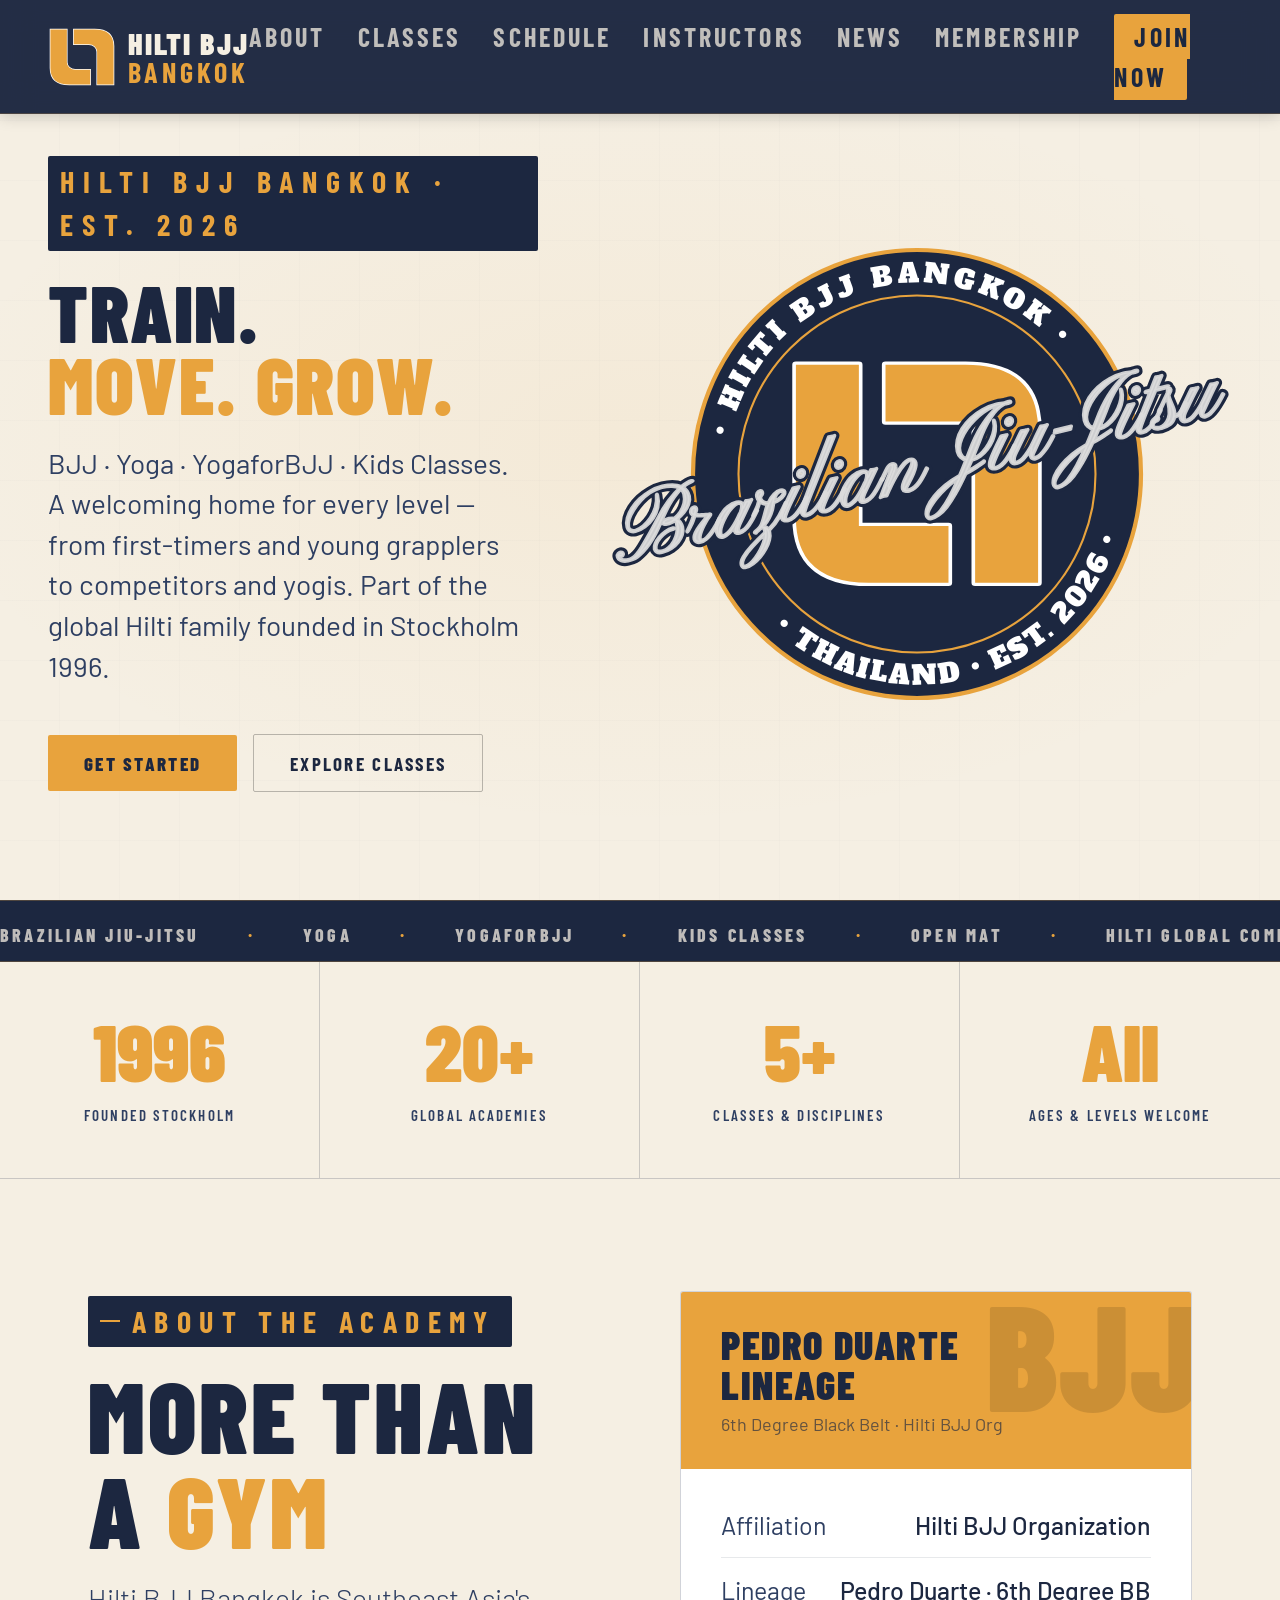
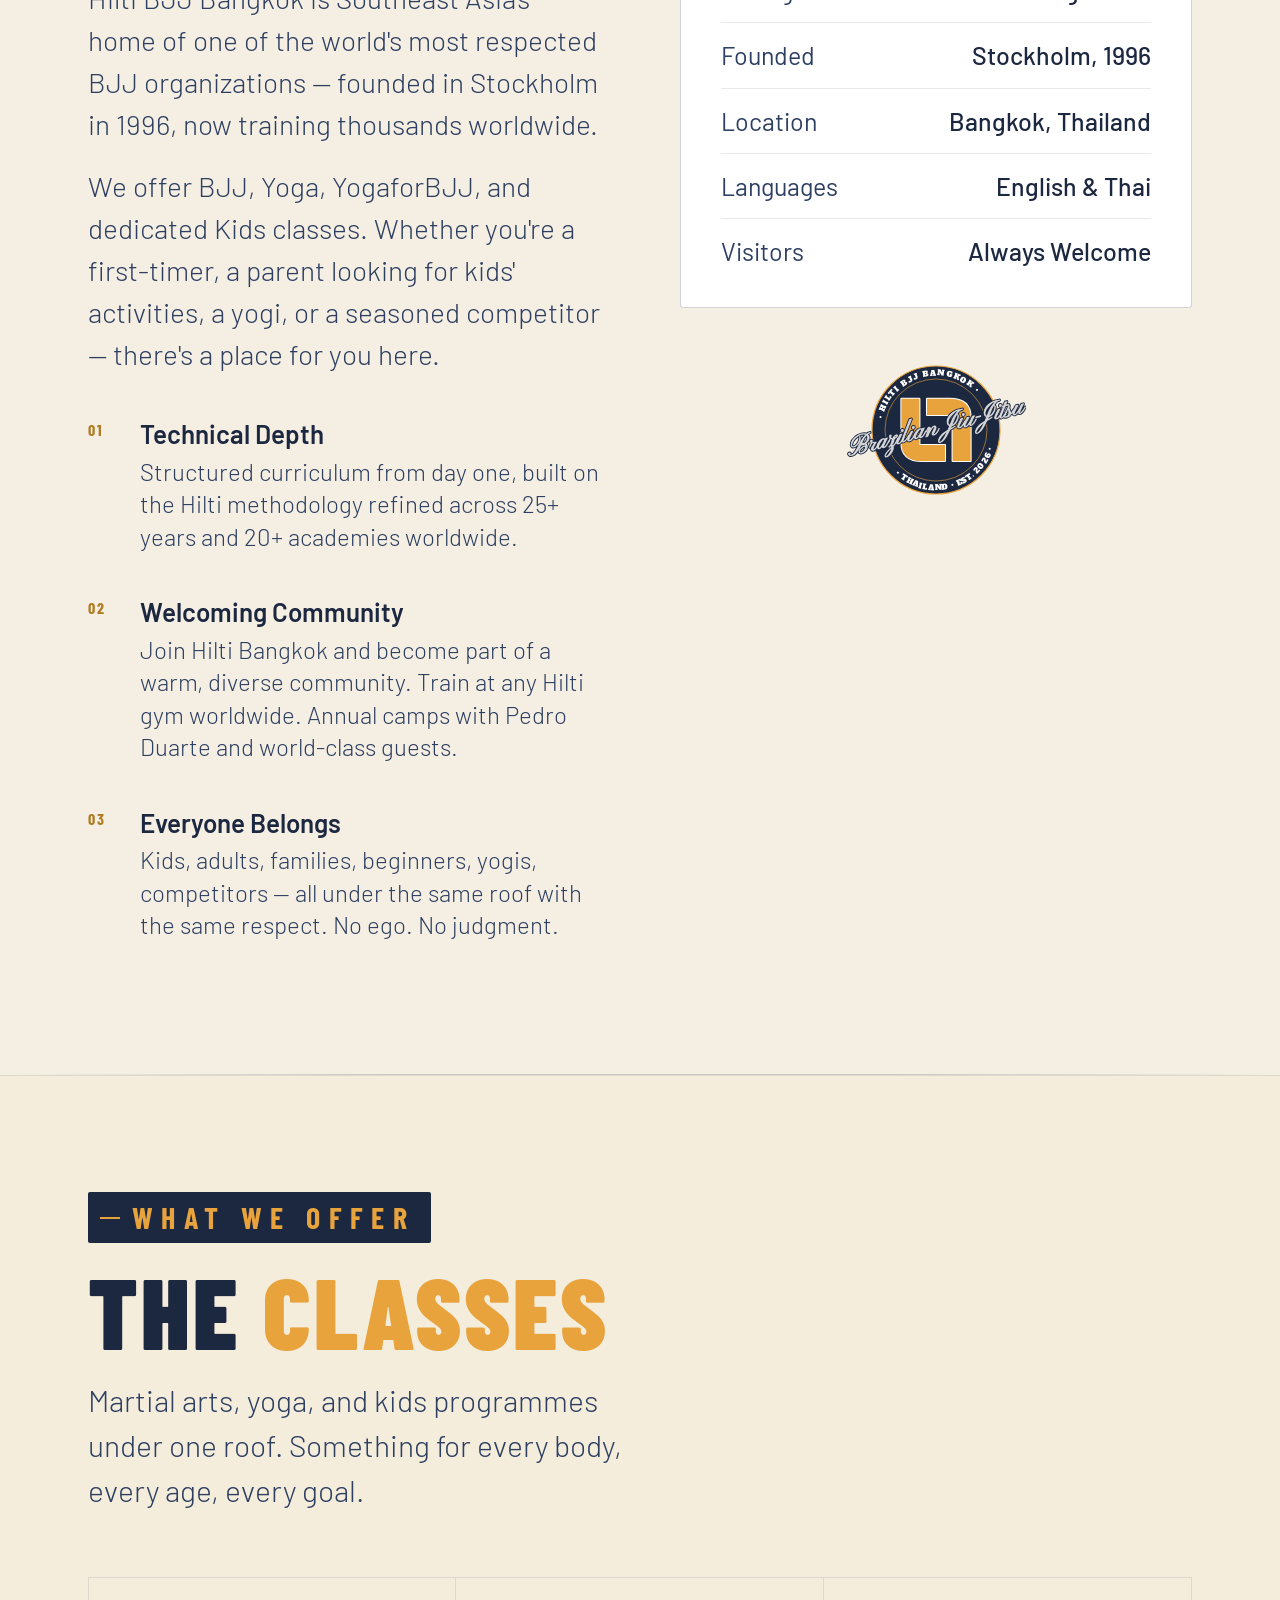
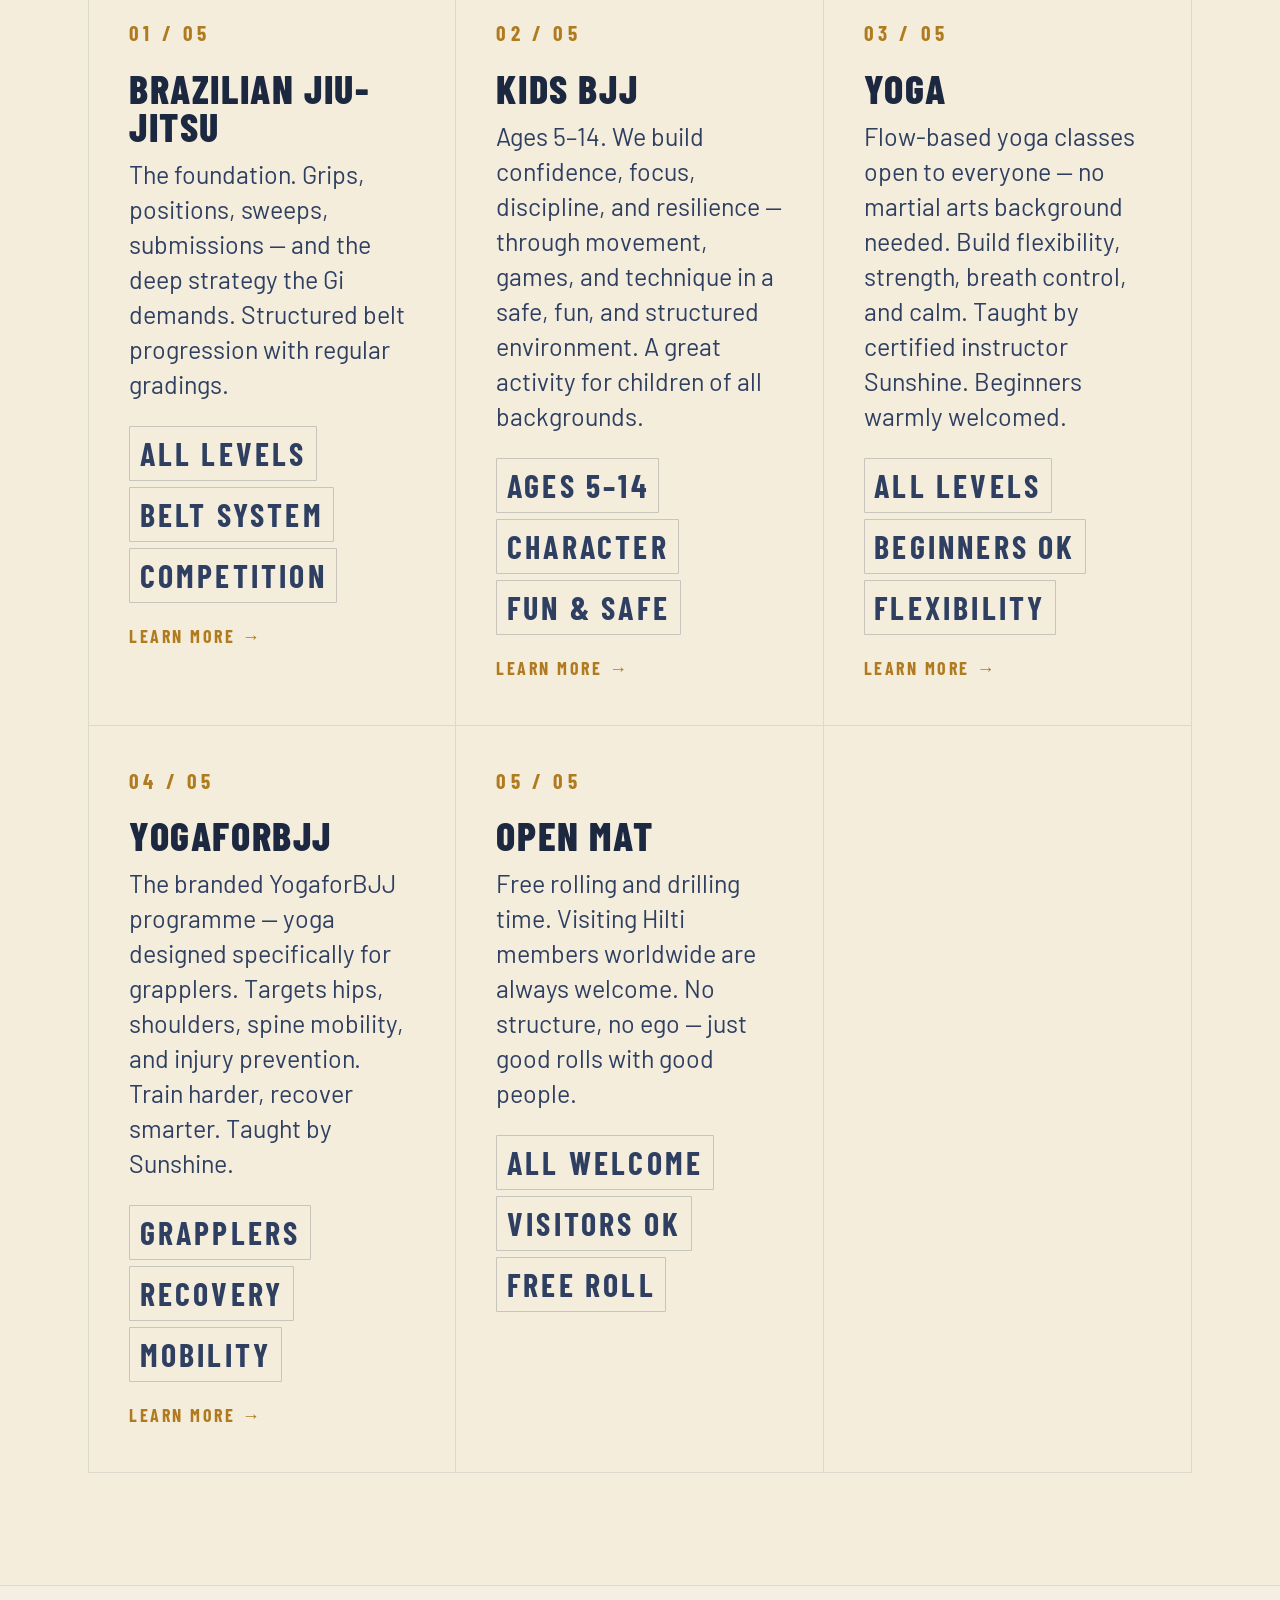
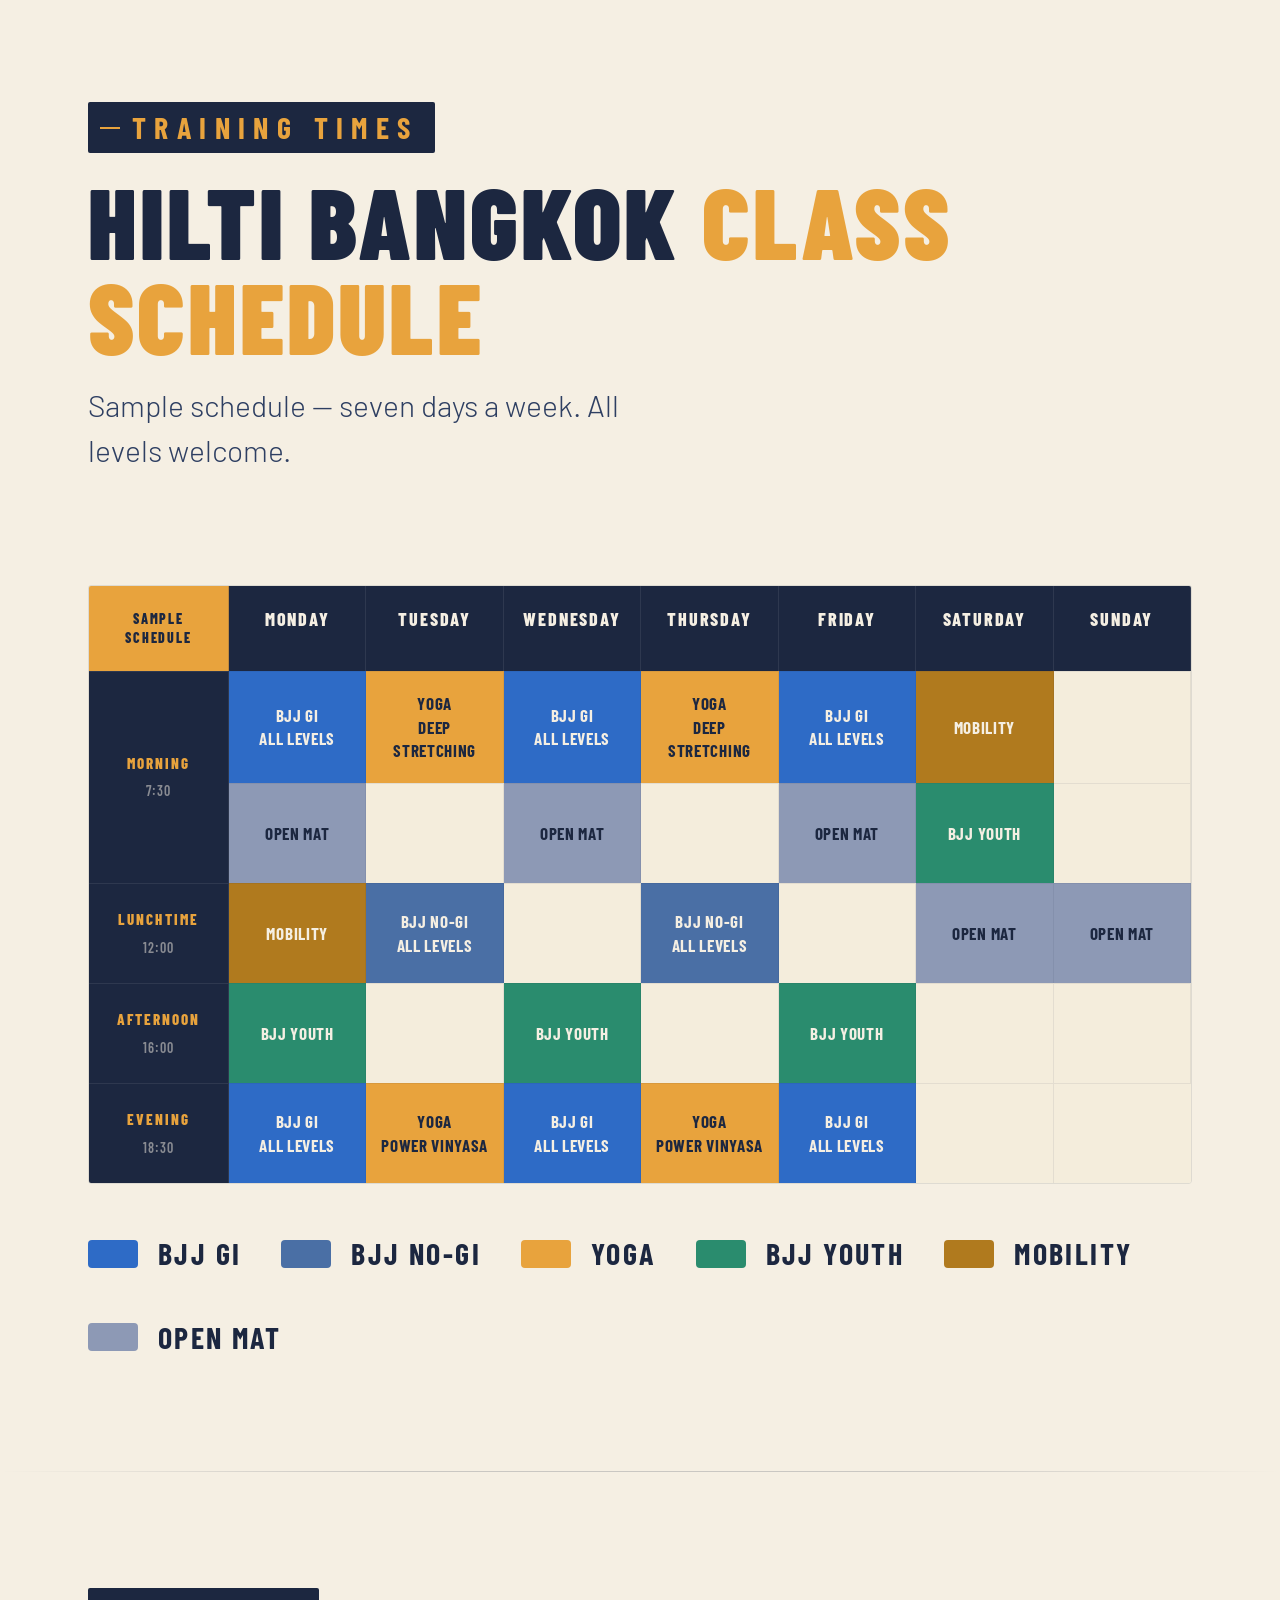
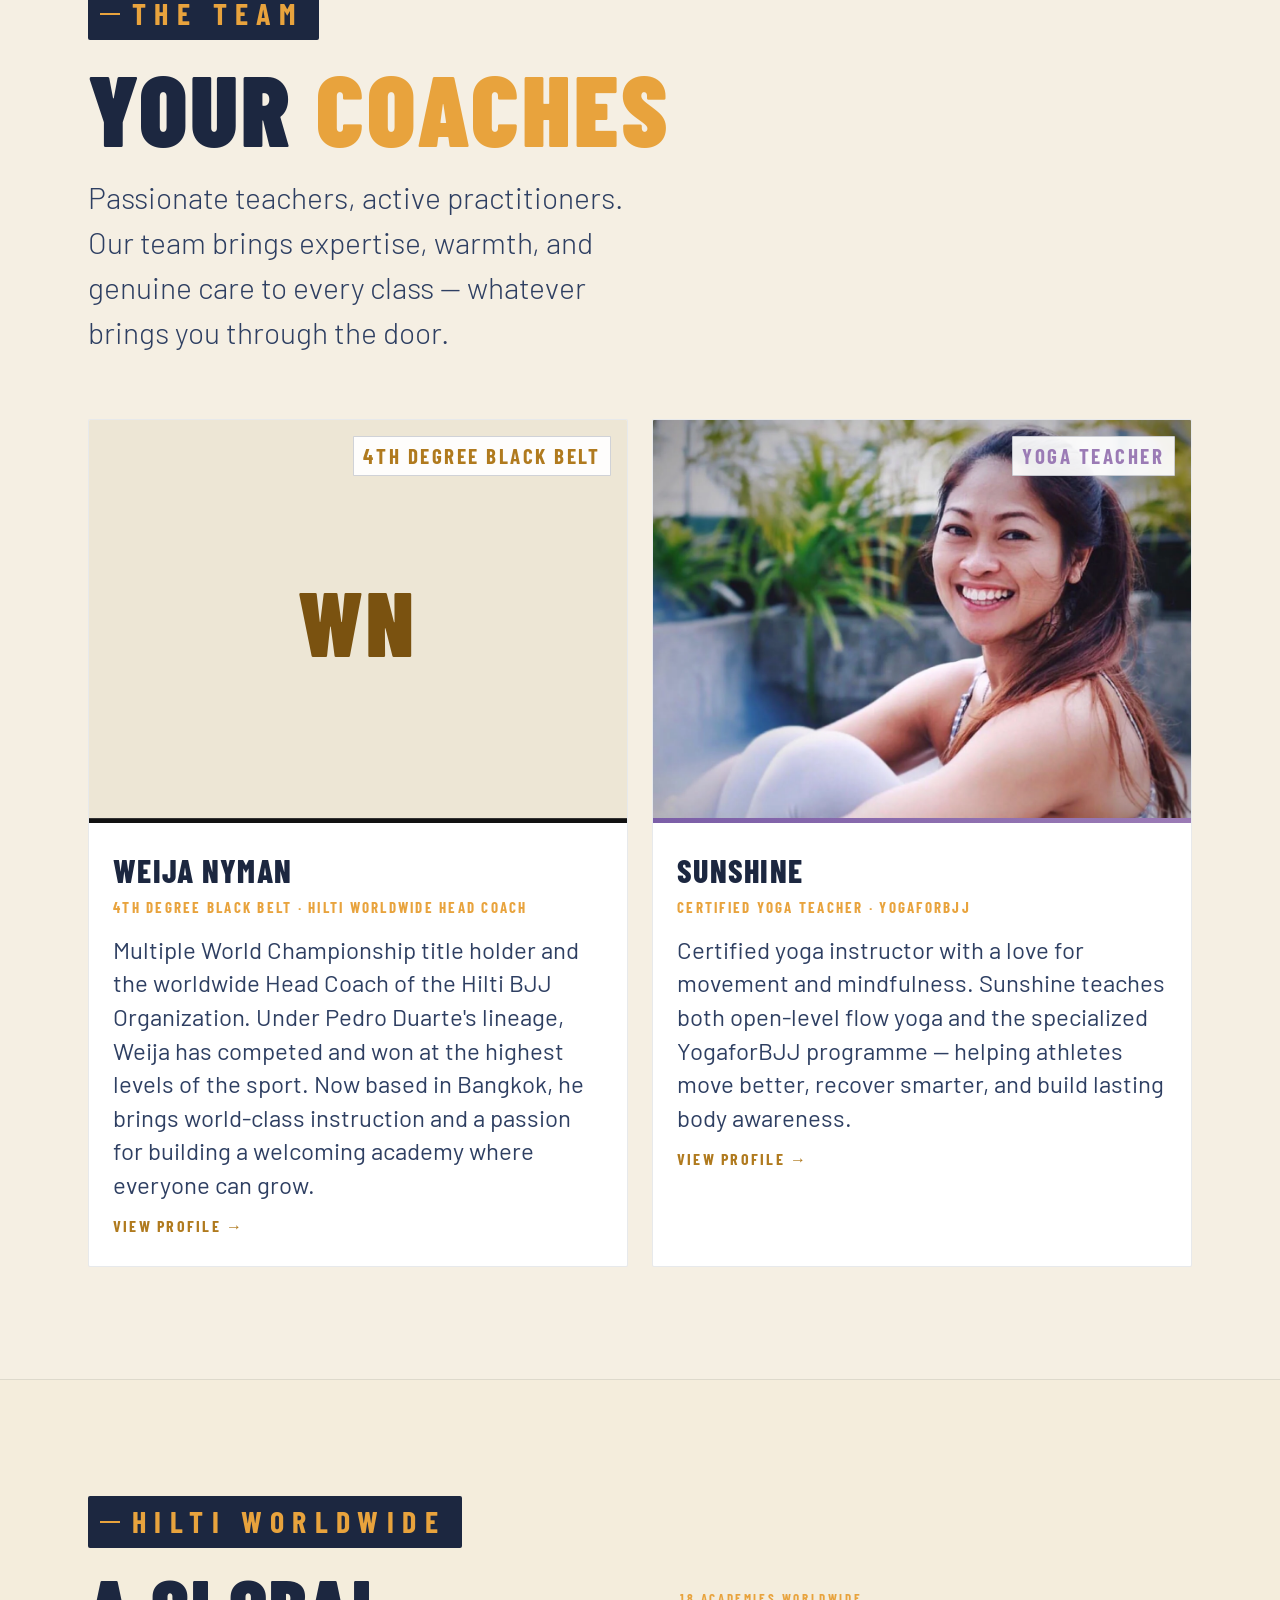
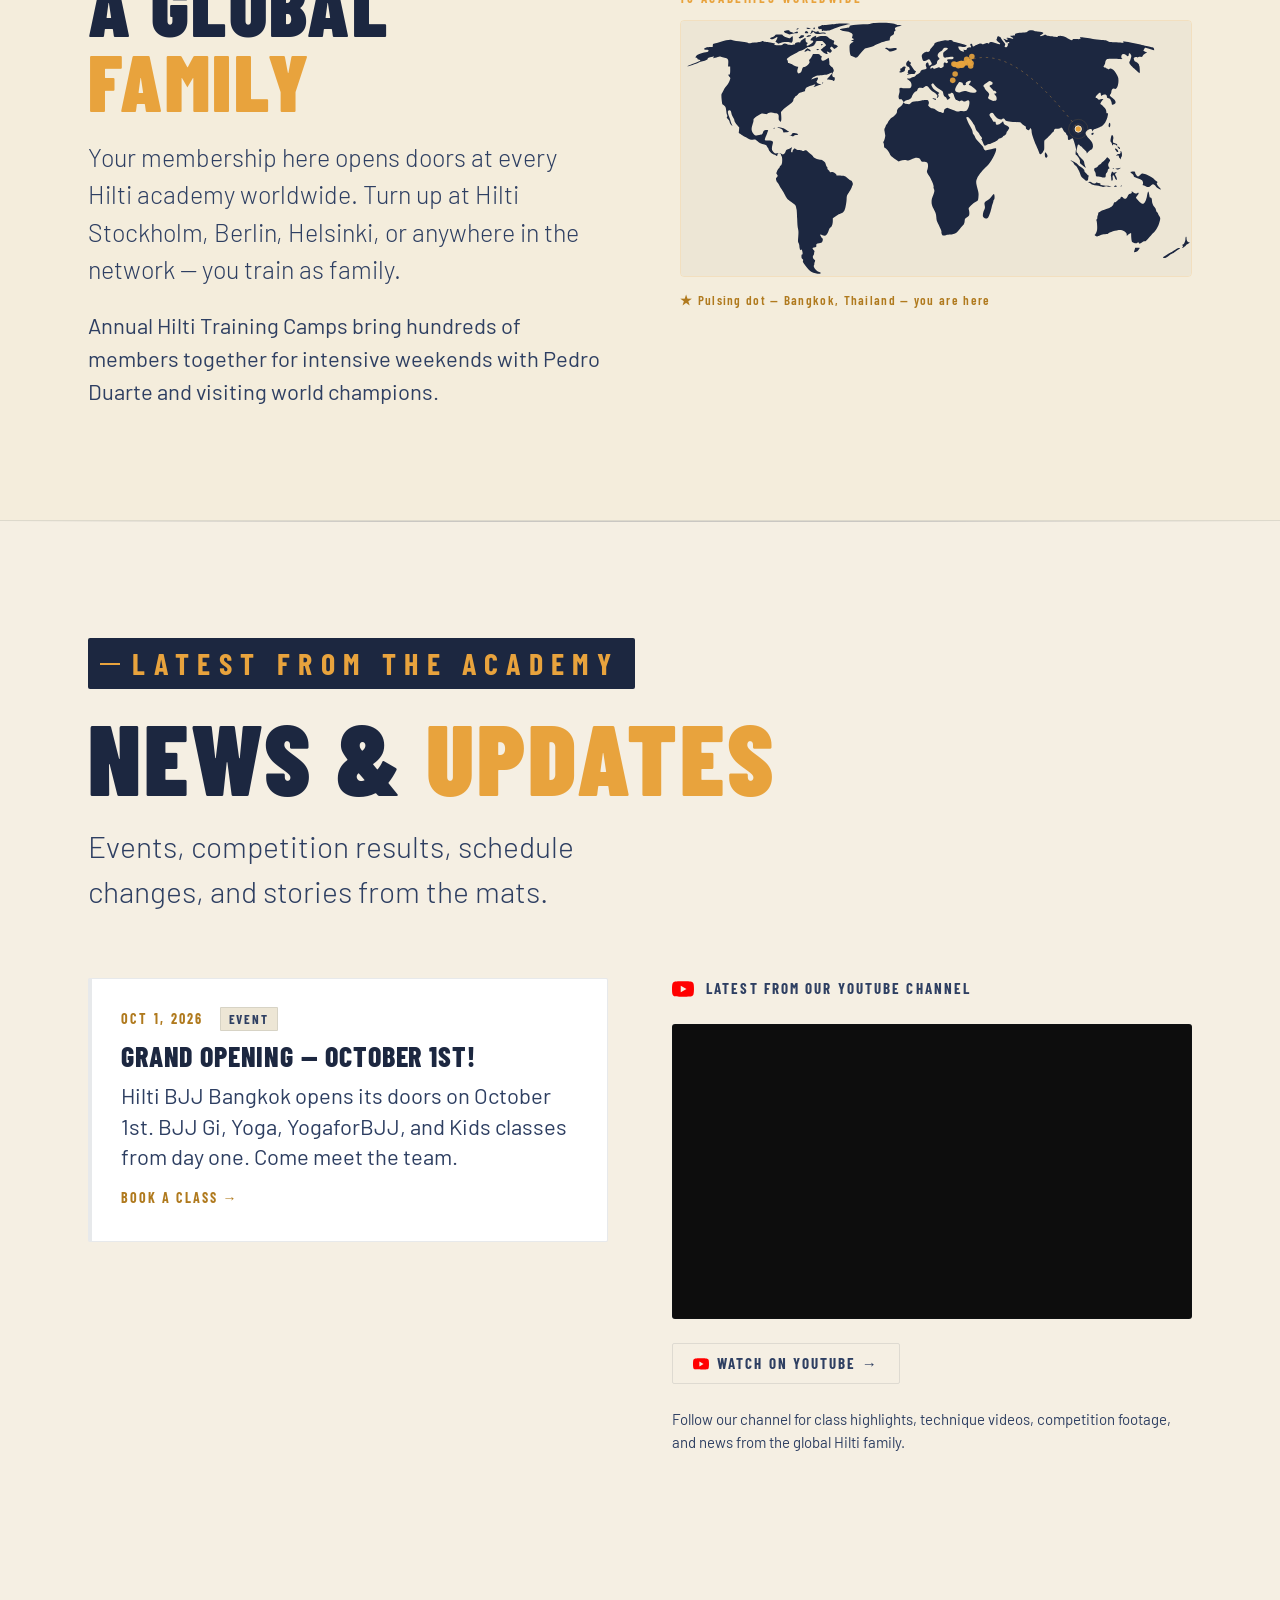
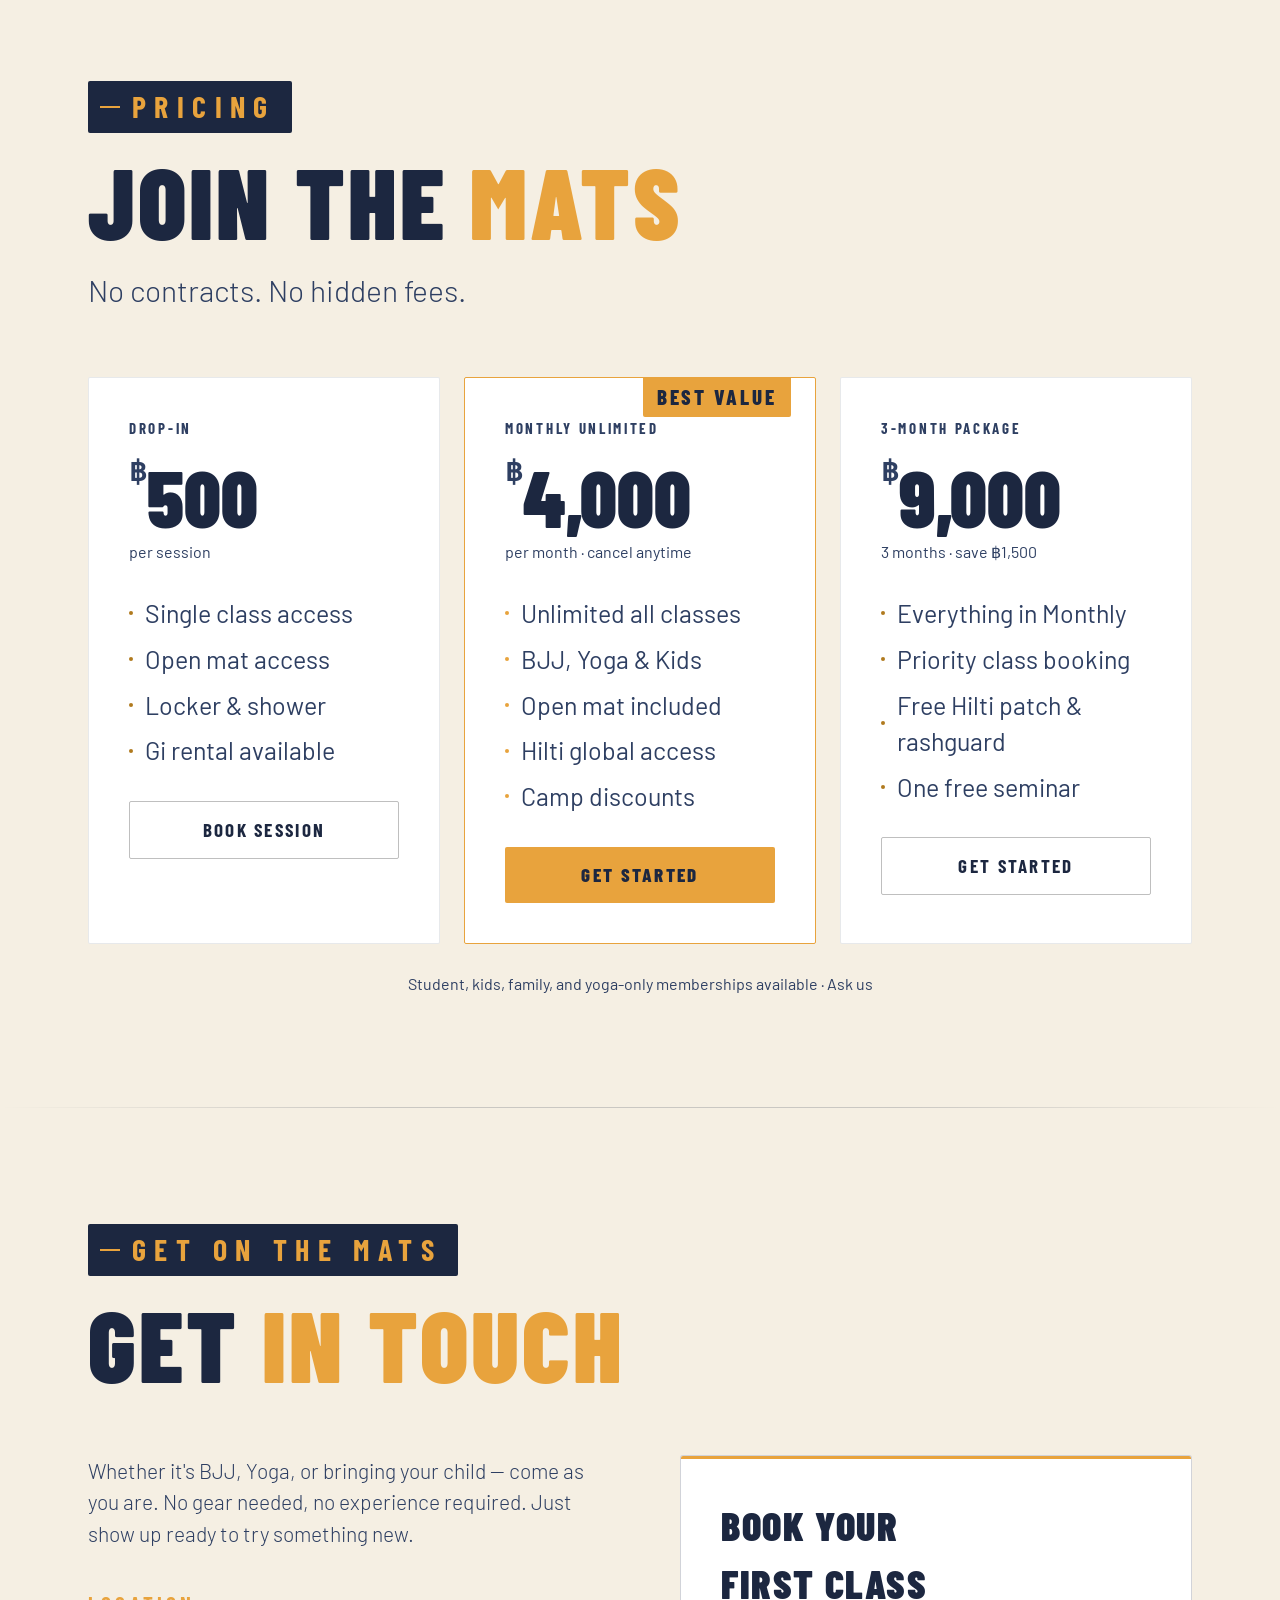
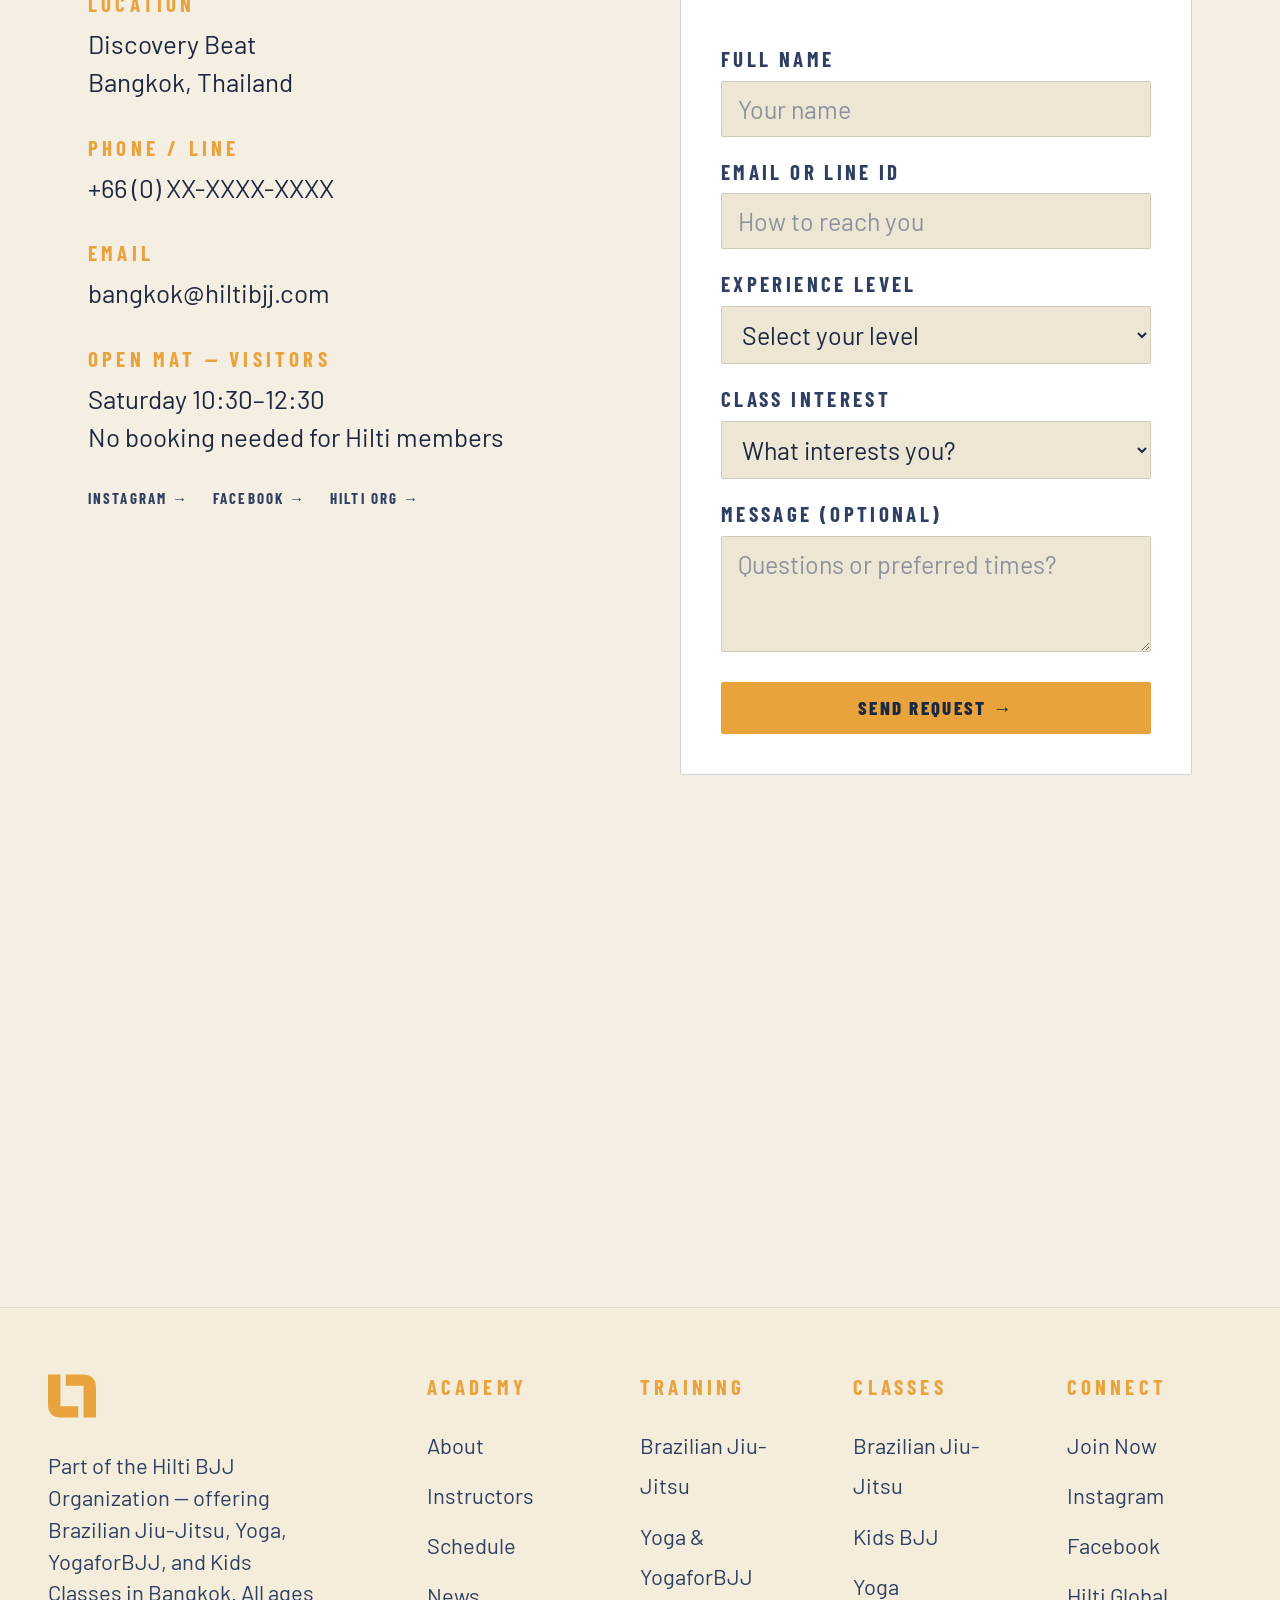
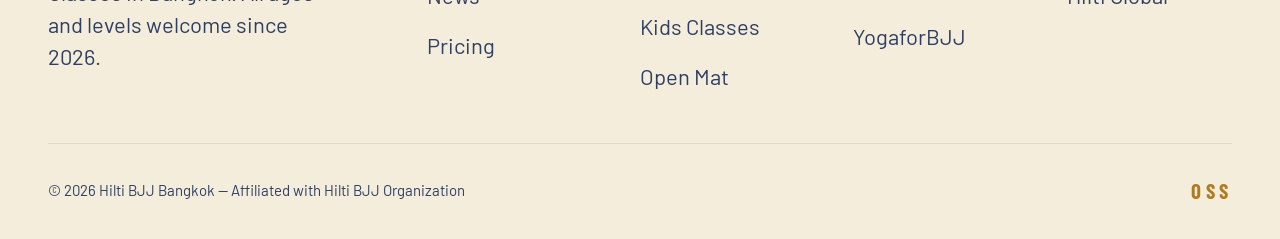
==== commit 48a49ef2: "Add files via upload" ====
--- a/index.html
+++ b/index.html
@@ -170,6 +170,7 @@
 <link rel="preconnect" href="https://fonts.gstatic.com" crossorigin>
 <link href="https://fonts.googleapis.com/css2?family=Alfa+Slab+One&family=Pinyon+Script&family=Barlow+Condensed:wght@400;600;700;800;900&family=Barlow:wght@300;400;500&display=swap" rel="stylesheet">
 <link rel="stylesheet" href="css/styles.css">
+<link rel="stylesheet" href="css/coach-page.css">
 </head>
 <body>
 
@@ -404,8 +405,8 @@
   <h2 class="sec-title">Your <span class="o">Coaches</span></h2>
   <p class="sec-lead">Passionate teachers, active practitioners. Our team brings expertise, warmth, and genuine care to every class — whatever brings you through the door.</p>
   <div class="coaches">
-    <div class="coach"><div class="coach-photo"><span class="coach-initials">WN</span><span class="coach-belt-tag">4th Degree Black Belt</span><div class="belt-bar belt-black"></div></div><div class="coach-info"><div class="coach-name">Weija Nyman</div><div class="coach-role">4th Degree Black Belt · Hilti Worldwide Head Coach</div><p class="coach-bio">Multiple World Championship title holder and the worldwide Head Coach of the Hilti BJJ Organization. Under Pedro Duarte's lineage, Weija has competed and won at the highest levels of the sport. Now based in Bangkok, he brings world-class instruction and a passion for building a welcoming academy where everyone can grow.</p></div></div>
-    <div class="coach"><div class="coach-photo"><img src="images/sunshine.webp" alt="Sunshine — Yoga Teacher" style="width:100%;height:100%;object-fit:cover;object-position:center top;position:absolute;inset:0"><span class="coach-belt-tag" style="color:var(--yoga)">Yoga Teacher</span><div class="belt-bar belt-yoga"></div></div><div class="coach-info"><div class="coach-name">Sunshine</div><div class="coach-role">Certified Yoga Teacher · YogaforBJJ</div><p class="coach-bio">Certified yoga instructor with a love for movement and mindfulness. Sunshine teaches both open-level flow yoga and the specialized YogaforBJJ programme — helping athletes move better, recover smarter, and build lasting body awareness.</p></div></div>
+    <div class="coach"><div class="coach-photo"><span class="coach-initials">WN</span><span class="coach-belt-tag">4th Degree Black Belt</span><div class="belt-bar belt-black"></div></div><div class="coach-info"><div class="coach-name">Weija Nyman</div><div class="coach-role">4th Degree Black Belt · Hilti Worldwide Head Coach</div><p class="coach-bio">Multiple World Championship title holder and the worldwide Head Coach of the Hilti BJJ Organization. Under Pedro Duarte's lineage, Weija has competed and won at the highest levels of the sport. Now based in Bangkok, he brings world-class instruction and a passion for building a welcoming academy where everyone can grow.</p><a href="coaches/weija-nyman.html" class="coach-link">View Profile →</a></div></div>
+    <div class="coach"><div class="coach-photo"><img src="images/sunshine.webp" alt="Sunshine — Yoga Teacher" style="width:100%;height:100%;object-fit:cover;object-position:center top;position:absolute;inset:0"><span class="coach-belt-tag" style="color:var(--yoga)">Yoga Teacher</span><div class="belt-bar belt-yoga"></div></div><div class="coach-info"><div class="coach-name">Sunshine</div><div class="coach-role">Certified Yoga Teacher · YogaforBJJ</div><p class="coach-bio">Certified yoga instructor with a love for movement and mindfulness. Sunshine teaches both open-level flow yoga and the specialized YogaforBJJ programme — helping athletes move better, recover smarter, and build lasting body awareness.</p><a href="coaches/sunshine.html" class="coach-link">View Profile →</a></div></div>
   </div>
 </section>
 
--- a/css/coach-page.css
+++ b/css/coach-page.css
@@ -0,0 +1,204 @@
+/* ── Coach subpage styles ── */
+
+.coach-hero {
+  padding: 8rem 3rem 5rem;
+  background: rgba(28,39,64,0.97);
+  border-bottom: 1px solid rgba(232,163,61,0.2);
+}
+.coach-hero--yoga {
+  background: linear-gradient(135deg, rgba(28,39,64,0.97) 60%, rgba(155,123,181,0.15));
+}
+.coach-hero-inner {
+  max-width: 1200px;
+  margin: 0 auto;
+  display: grid;
+  grid-template-columns: 340px 1fr;
+  gap: 4rem;
+  align-items: center;
+}
+.coach-hero-photo {
+  width: 100%;
+  aspect-ratio: 3/4;
+  background: var(--mid);
+  border-radius: 3px;
+  display: flex;
+  align-items: center;
+  justify-content: center;
+  position: relative;
+  overflow: hidden;
+  border: 1px solid rgba(232,163,61,0.2);
+}
+.coach-hero-photo--img {
+  background: none;
+}
+.coach-hero-img {
+  width: 100%;
+  height: 100%;
+  object-fit: cover;
+  object-position: center top;
+  display: block;
+}
+.coach-back {
+  display: inline-flex;
+  align-items: center;
+  font-family: var(--font-display);
+  font-size: 16px;
+  font-weight: 700;
+  letter-spacing: 0.14em;
+  text-transform: uppercase;
+  color: var(--orange);
+  text-decoration: none;
+  margin-bottom: 1.5rem;
+  transition: color 0.2s;
+}
+.coach-back:hover { color: #F0B84D; }
+.coach-hero-name {
+  font-family: var(--font-display);
+  font-size: clamp(52px, 7vw, 90px);
+  font-weight: 900;
+  letter-spacing: 0.02em;
+  text-transform: uppercase;
+  color: #F5EFE3;
+  line-height: 0.9;
+  margin: 0.5rem 0 0.75rem;
+}
+.coach-hero-role {
+  font-family: var(--font-display);
+  font-size: 22px;
+  font-weight: 700;
+  letter-spacing: 0.14em;
+  text-transform: uppercase;
+  color: var(--orange);
+  margin-bottom: 1.75rem;
+}
+.coach-belt-pills {
+  display: flex;
+  flex-wrap: wrap;
+  gap: 0.5rem;
+}
+.belt-pill {
+  font-family: var(--font-display);
+  font-size: 16px;
+  font-weight: 700;
+  letter-spacing: 0.1em;
+  text-transform: uppercase;
+  padding: 0.3rem 0.8rem;
+  border-radius: 2px;
+}
+.pill-black { background: #111; color: #F5EFE3; border: 1px solid #444; }
+.pill-yoga  { background: rgba(155,123,181,0.25); color: #c4a0e8; border: 1px solid rgba(155,123,181,0.4); }
+.pill-neutral { background: rgba(232,163,61,0.1); color: var(--orange); border: 1px solid rgba(232,163,61,0.25); }
+
+.coach-content-grid {
+  display: grid;
+  grid-template-columns: 1fr 320px;
+  gap: 5rem;
+  align-items: start;
+}
+.coach-para {
+  font-size: 26px;
+  color: var(--muted);
+  line-height: 1.55;
+  font-weight: 300;
+  margin-bottom: 1.5rem;
+}
+.coach-classes {
+  display: flex;
+  flex-direction: column;
+  gap: 1.5rem;
+  margin-top: 1.5rem;
+}
+.coach-class-item {
+  background: var(--card);
+  border: 1px solid var(--border-dim);
+  border-radius: 2px;
+  padding: 1.5rem 2rem;
+}
+.coach-class-name {
+  font-family: var(--font-display);
+  font-size: 22px;
+  font-weight: 700;
+  letter-spacing: 0.06em;
+  text-transform: uppercase;
+  color: var(--white);
+  margin-bottom: 0.5rem;
+  display: flex;
+  align-items: center;
+  gap: 0.75rem;
+}
+.coach-class-desc {
+  font-size: 22px;
+  color: var(--muted);
+  line-height: 1.4;
+}
+
+.coach-sidebar {
+  position: sticky;
+  top: 7rem;
+  display: flex;
+  flex-direction: column;
+  gap: 0.75rem;
+}
+.coach-photo-sidebar {
+  border-radius: 3px;
+  overflow: hidden;
+  border: 1px solid var(--border-dim);
+  margin-bottom: 0.5rem;
+}
+.coach-sidebar-img {
+  width: 100%;
+  height: auto;
+  display: block;
+}
+.coach-stat-card {
+  background: var(--card);
+  border: 1px solid var(--border-dim);
+  border-radius: 2px;
+  padding: 1rem 1.25rem;
+}
+.coach-stat-label {
+  font-family: var(--font-display);
+  font-size: 13px;
+  font-weight: 700;
+  letter-spacing: 0.18em;
+  text-transform: uppercase;
+  color: var(--orange);
+  margin-bottom: 0.25rem;
+}
+.coach-stat-value {
+  font-size: 20px;
+  color: var(--white);
+  font-weight: 500;
+  line-height: 1.3;
+}
+
+/* ── Coach card links on index page ── */
+.coach-link {
+  display: inline-block;
+  margin-top: 0.75rem;
+  font-family: var(--font-display);
+  font-size: 16px;
+  font-weight: 700;
+  letter-spacing: 0.14em;
+  text-transform: uppercase;
+  color: var(--orange-dark);
+  text-decoration: none;
+  transition: color 0.2s;
+}
+.coach-link:hover { color: var(--orange); }
+
+/* ── Responsive ── */
+@media(max-width:800px) {
+  .coach-hero { padding: 6rem 1.25rem 3.5rem; }
+  .coach-hero-inner { grid-template-columns: 1fr; gap: 2rem; }
+  .coach-hero-photo { aspect-ratio: 4/3; max-width: 380px; }
+  .coach-content-grid { grid-template-columns: 1fr; gap: 3rem; }
+  .coach-sidebar { position: static; }
+  .coach-para { font-size: 20px; }
+}
+@media(max-width:540px) {
+  .coach-hero { padding: 5rem 1rem 3rem; }
+  .coach-hero-name { font-size: clamp(42px, 12vw, 60px); }
+  .coach-hero-role { font-size: 18px; }
+  .coach-class-desc { font-size: 18px; }
+}
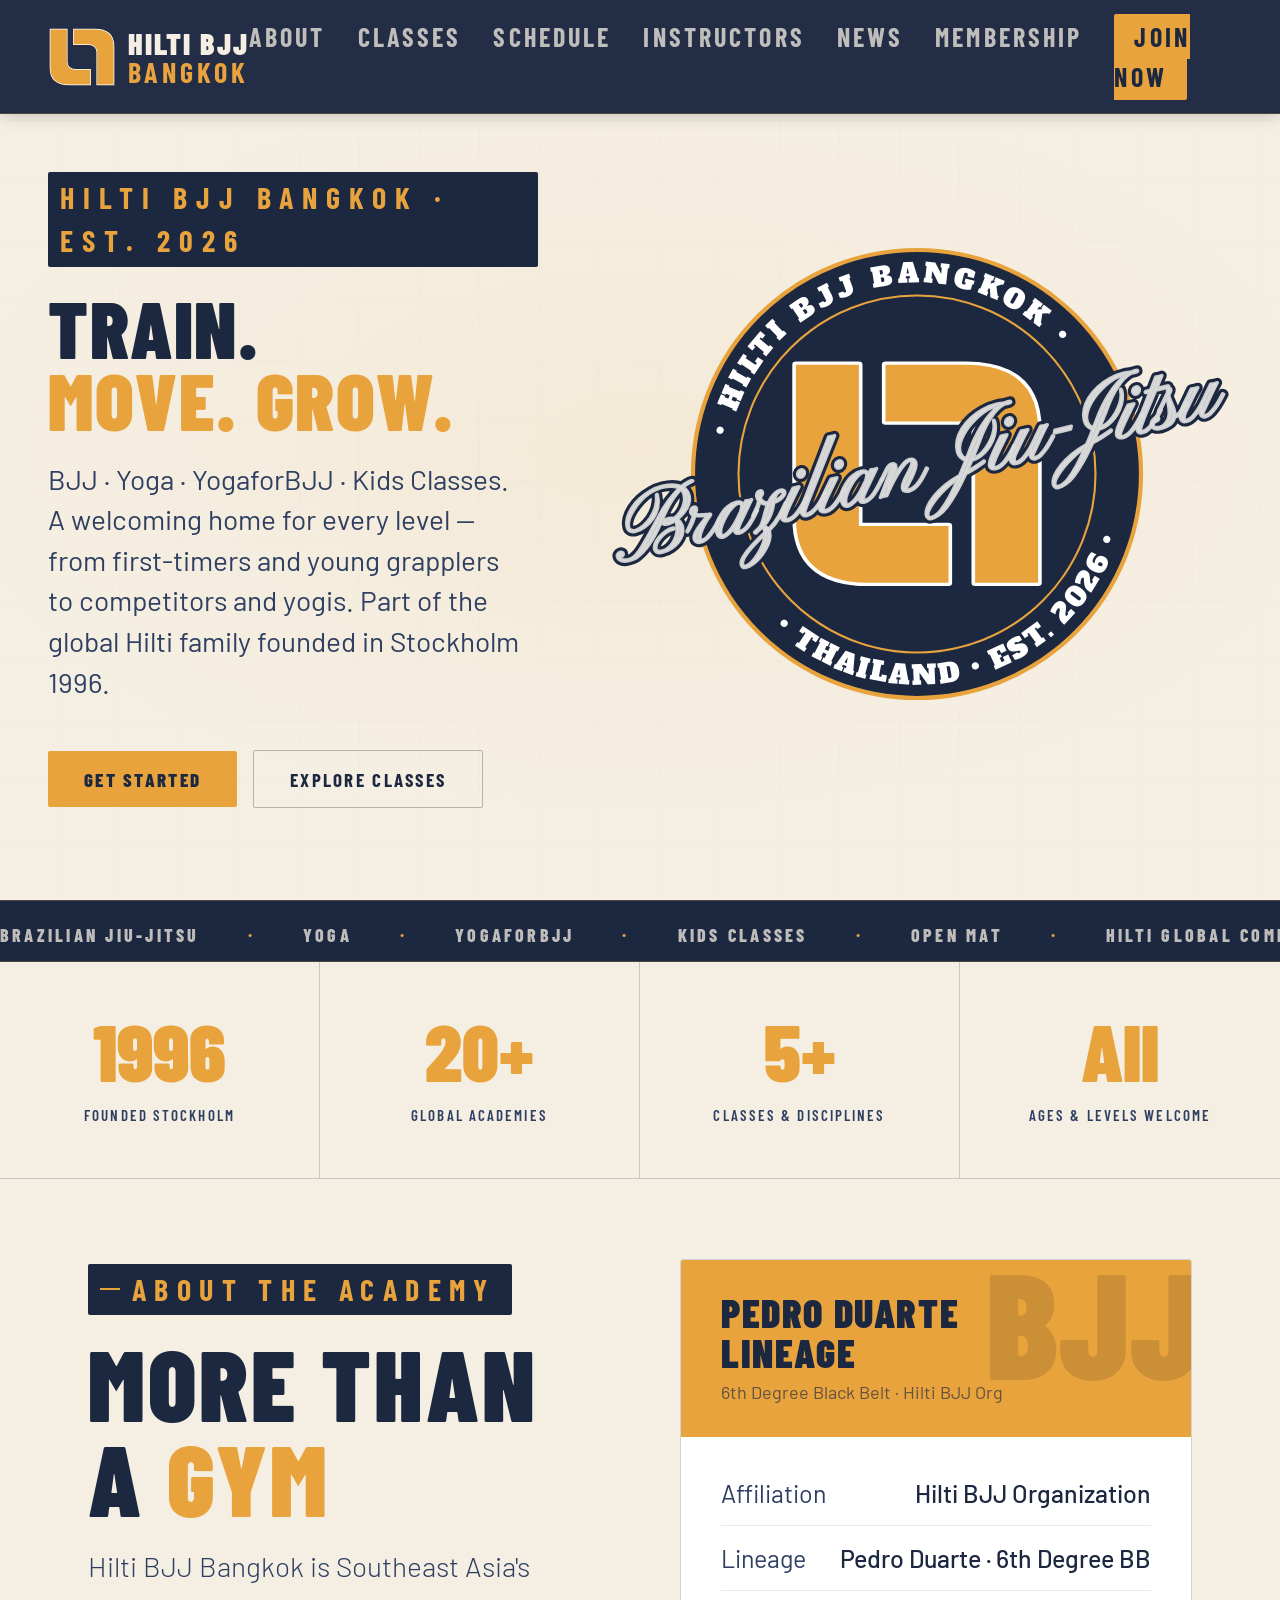
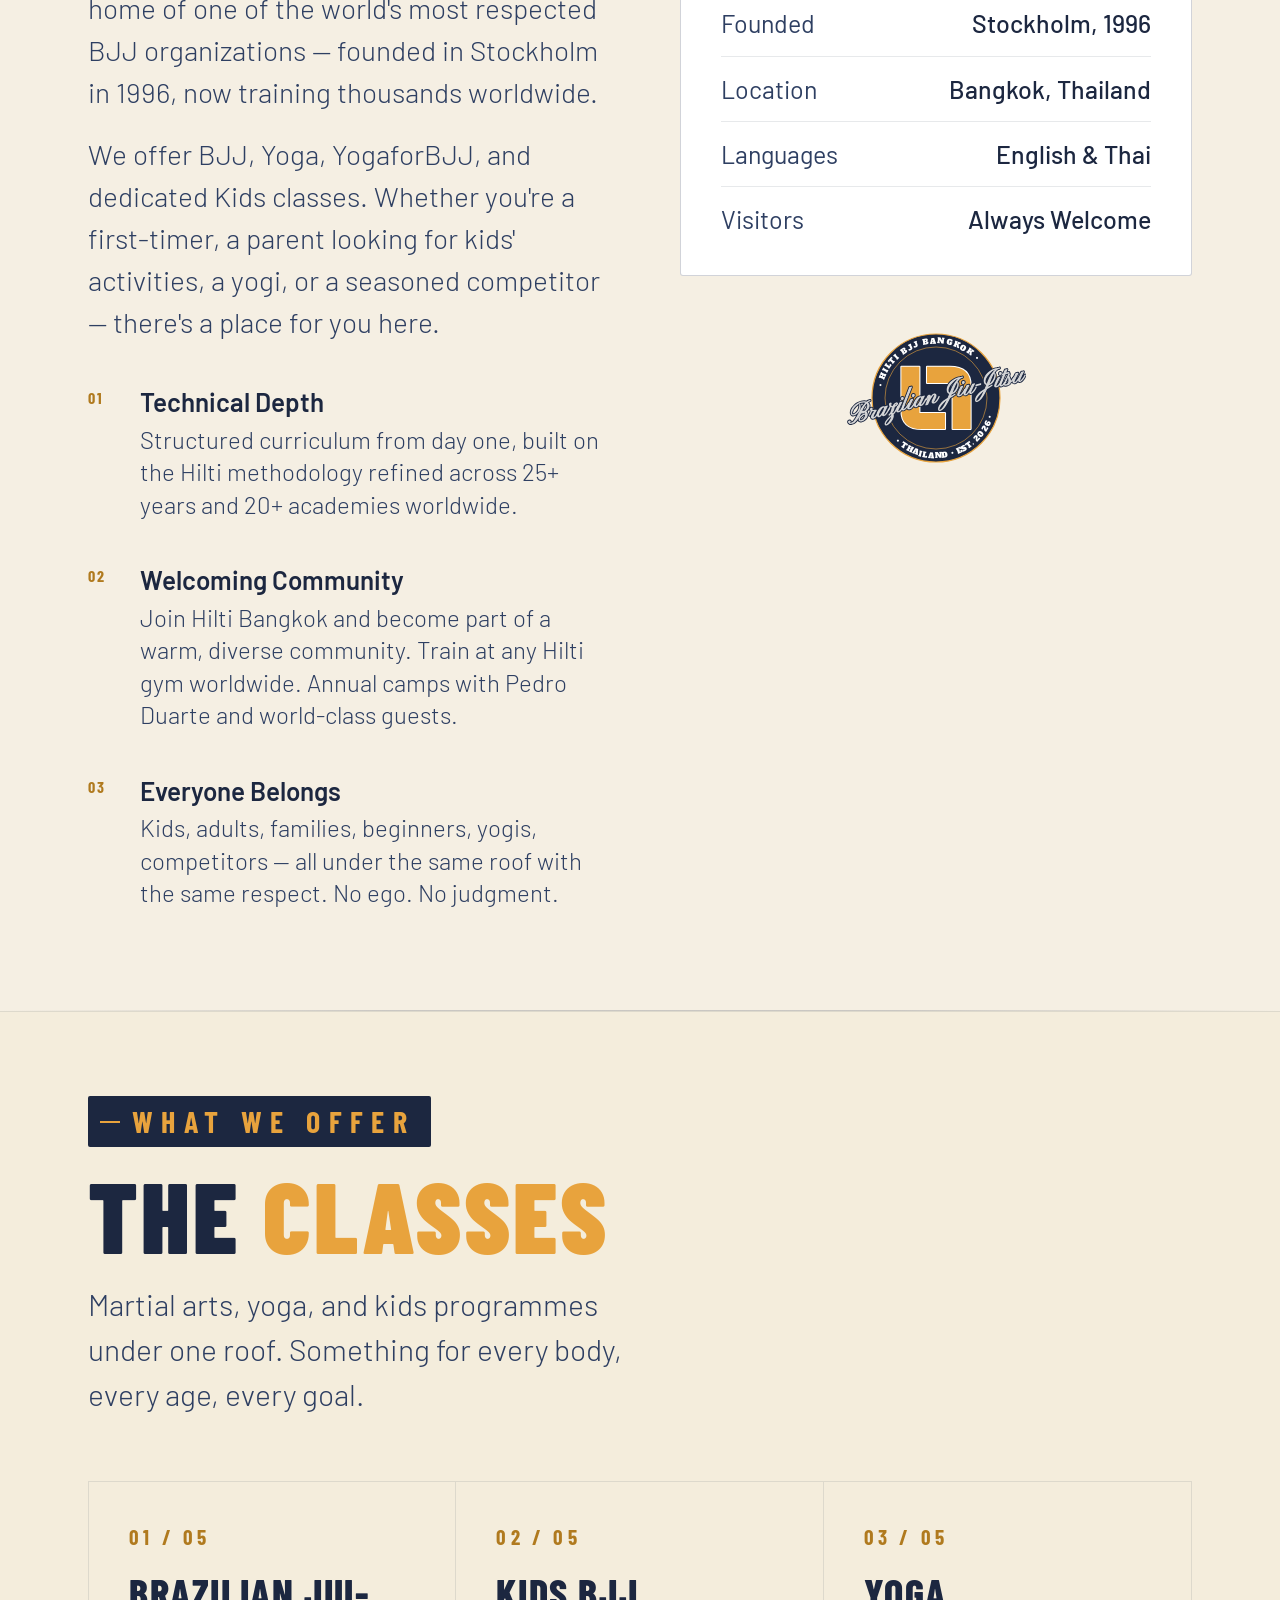
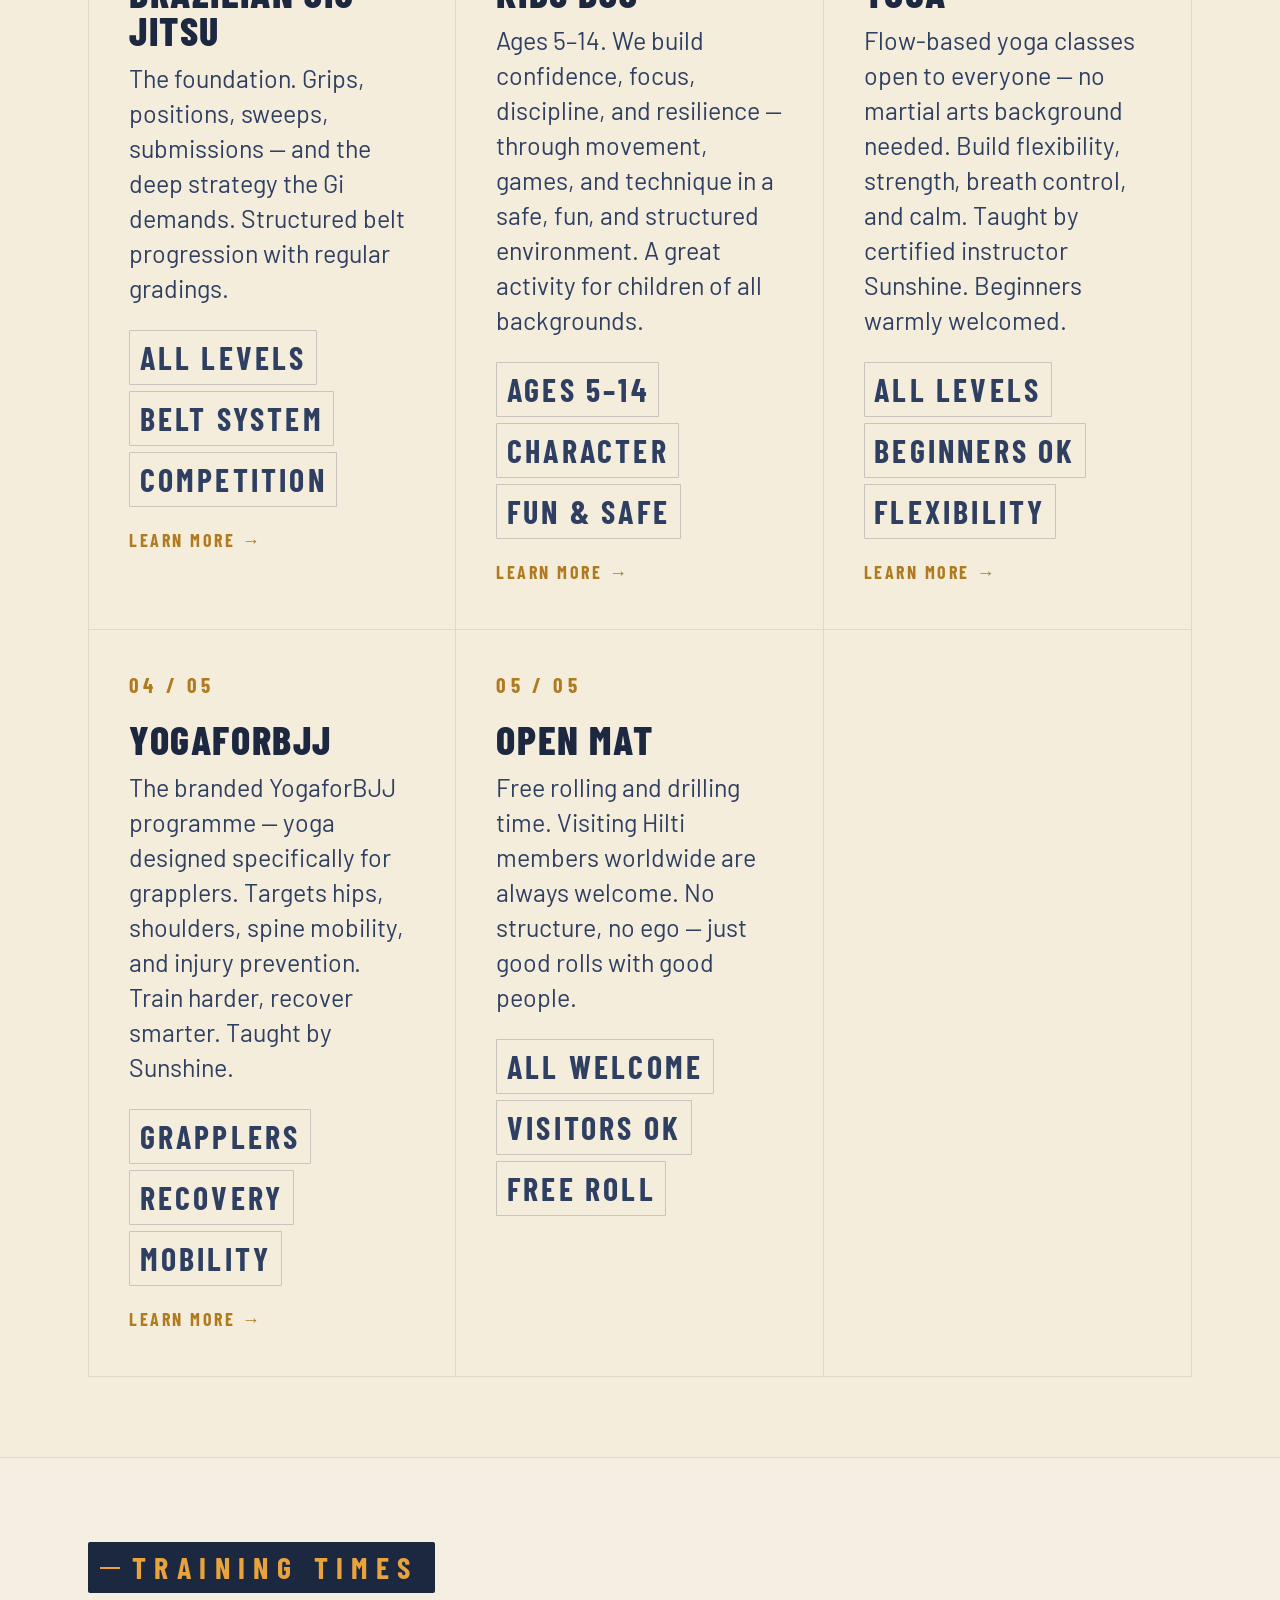
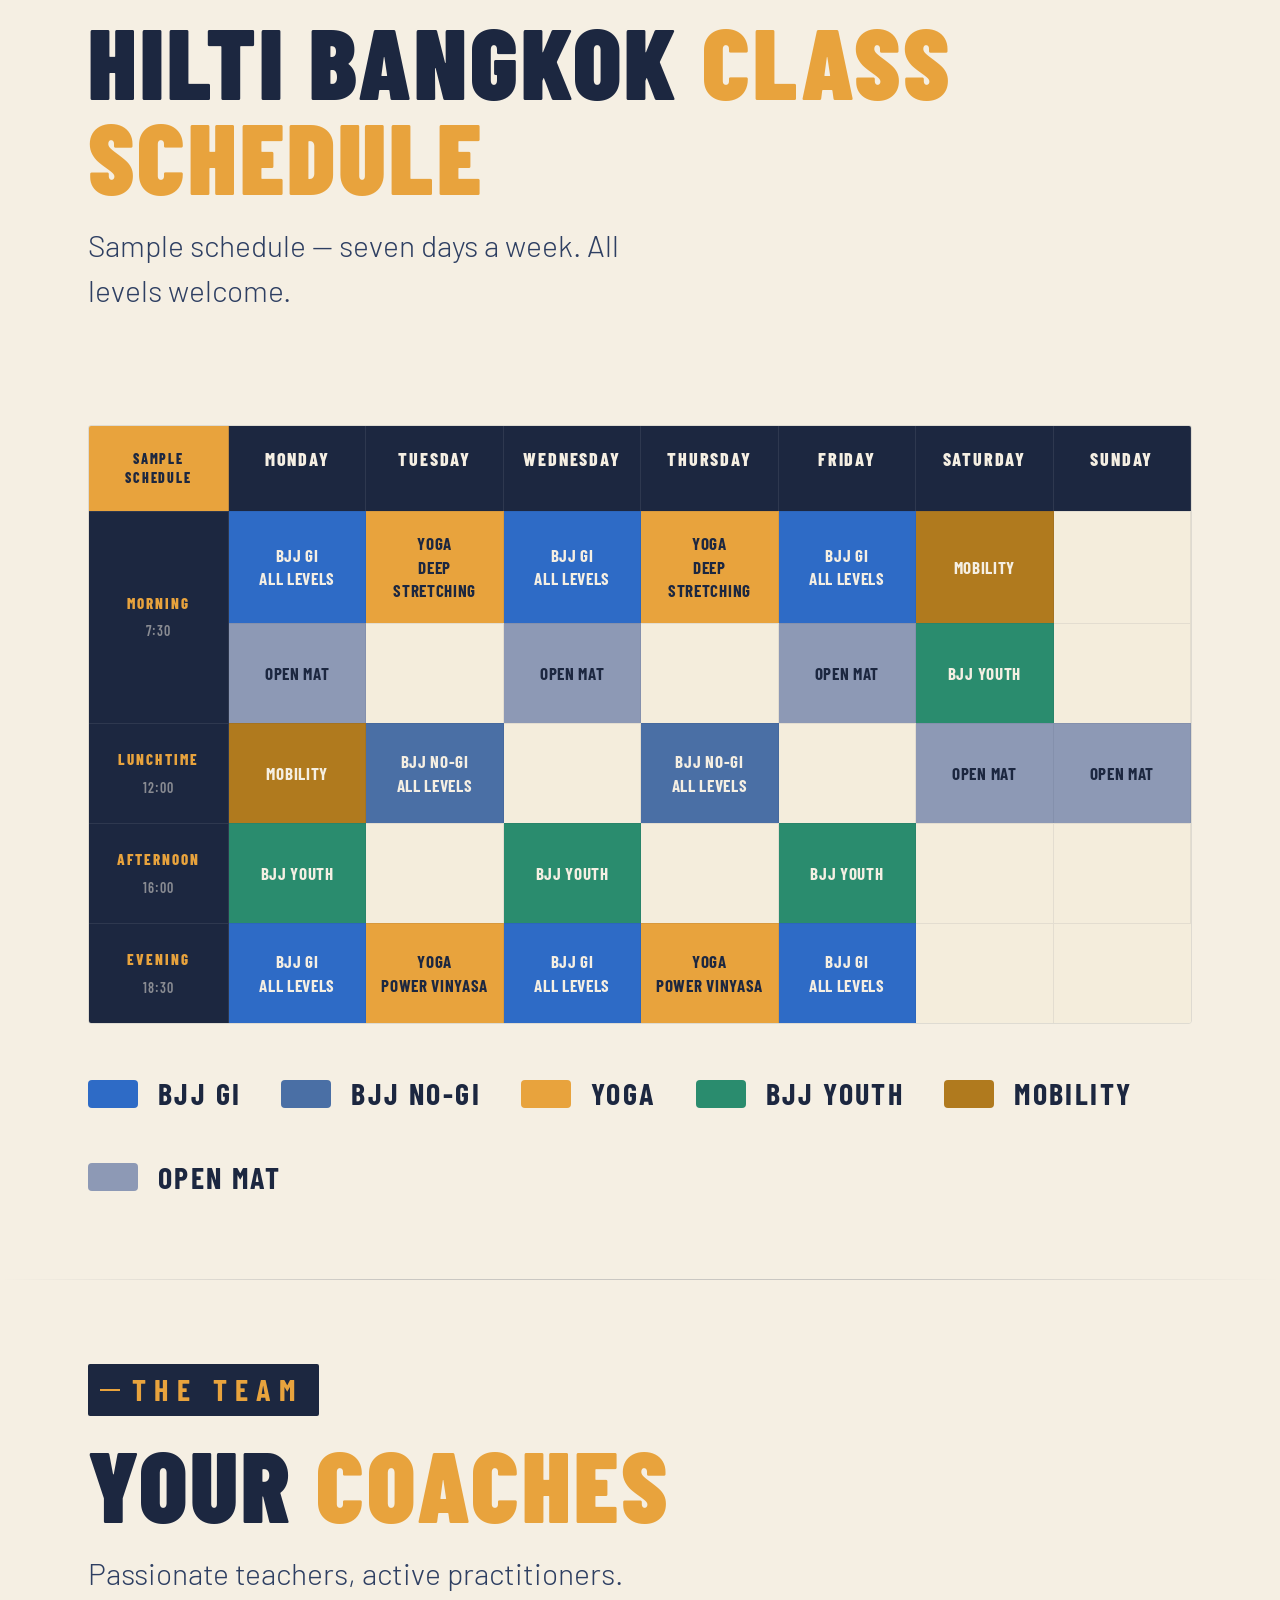
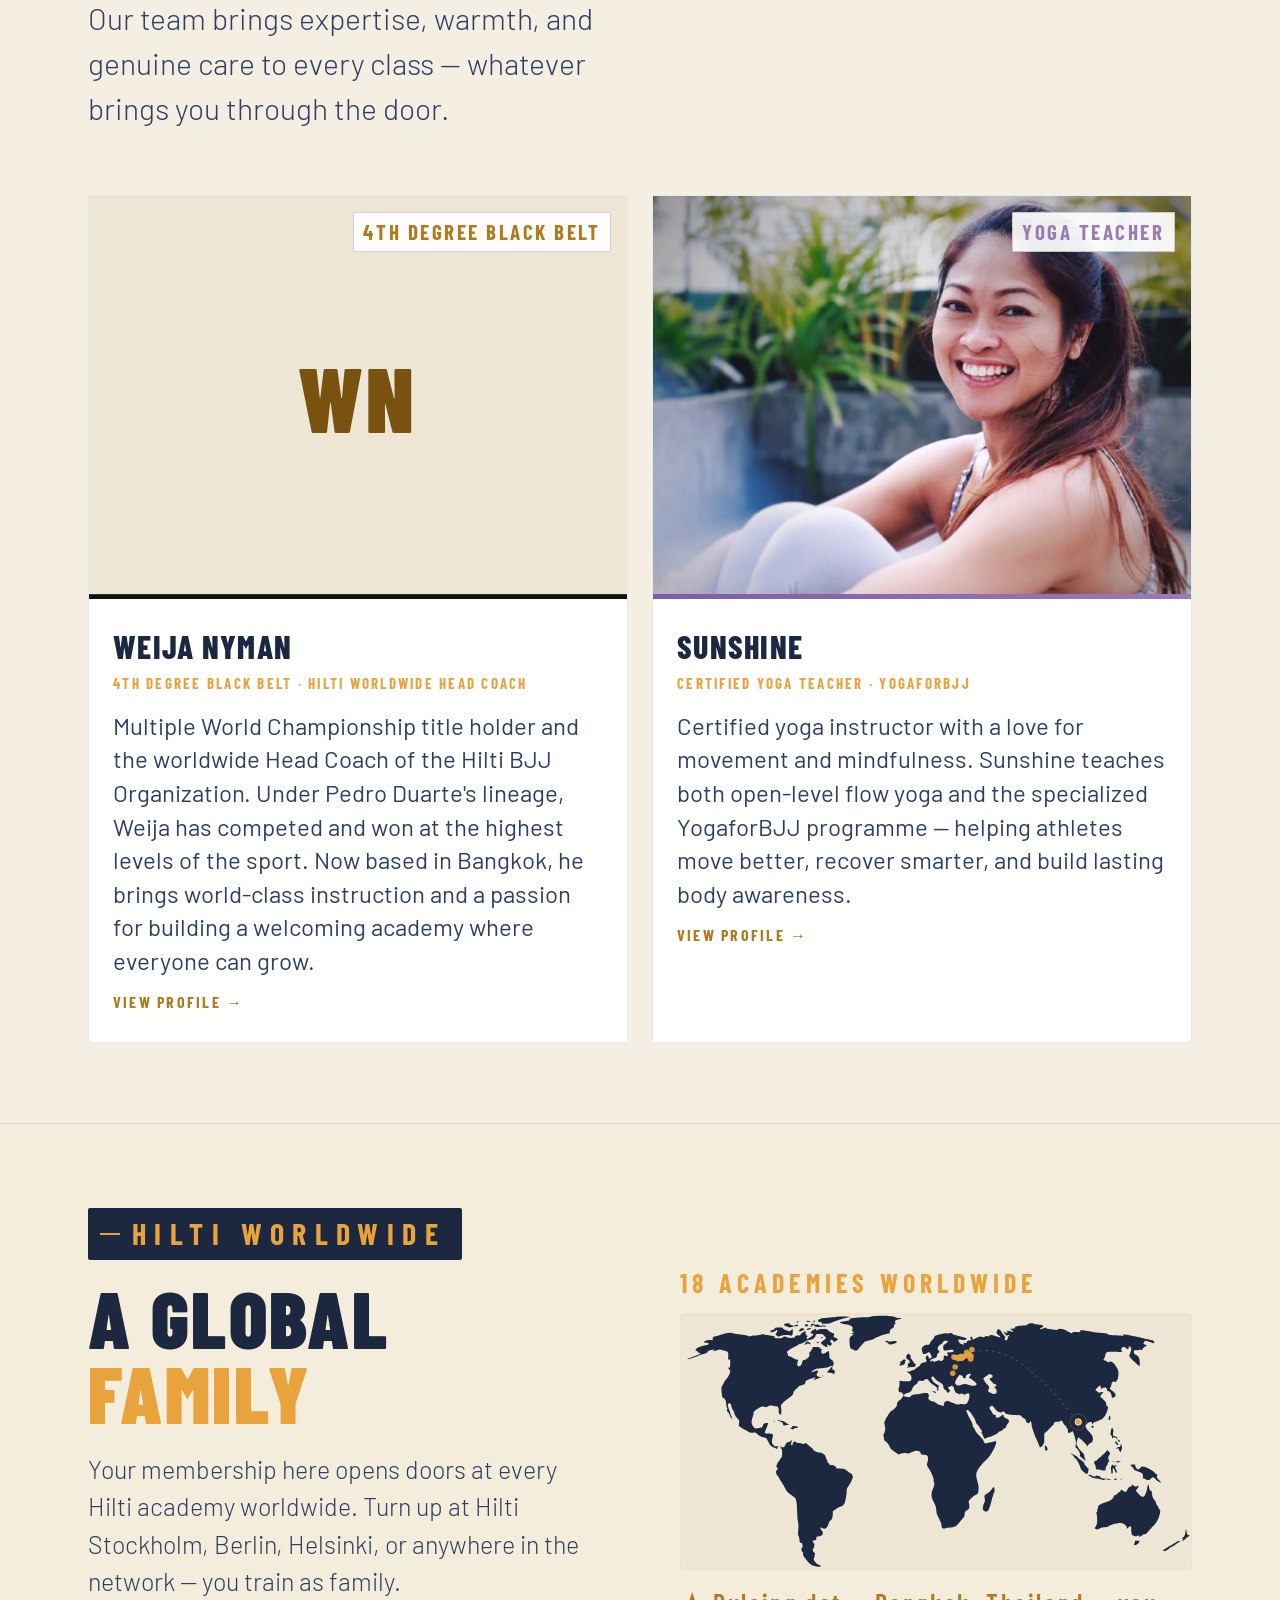
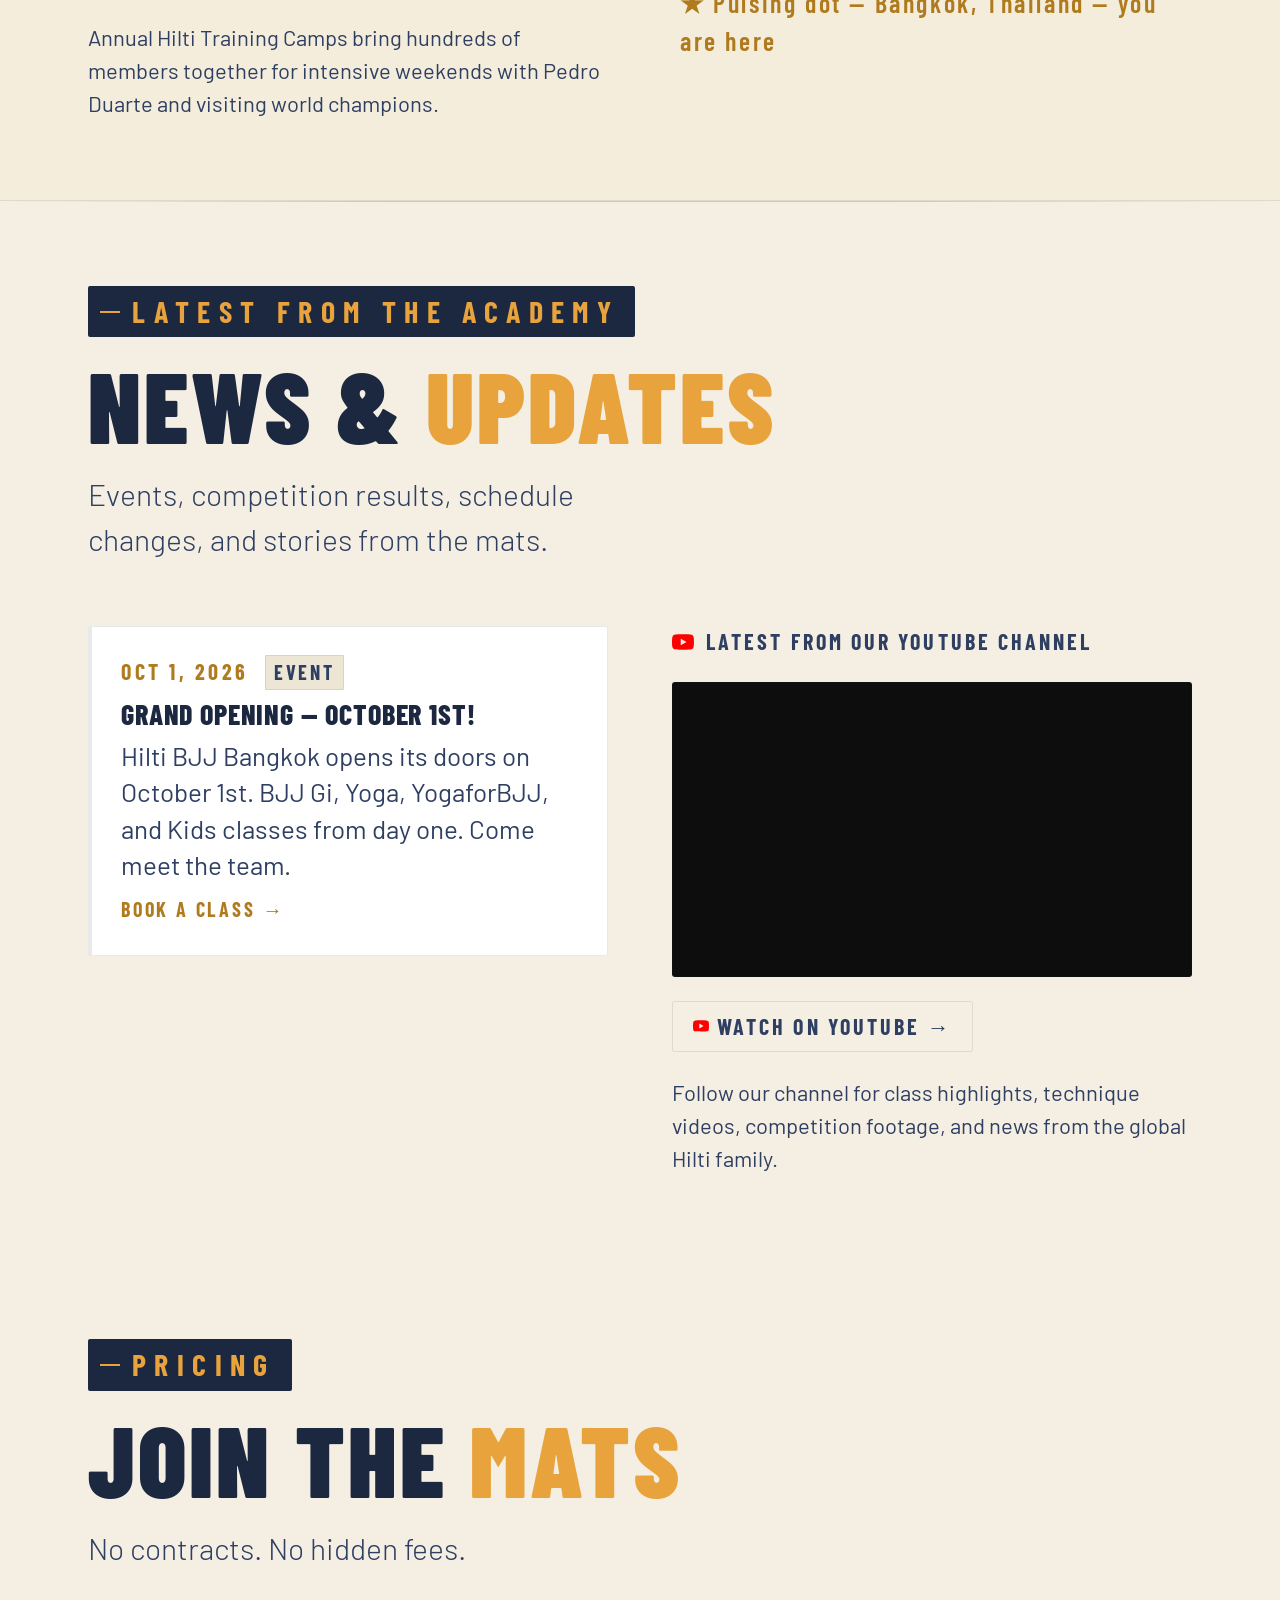
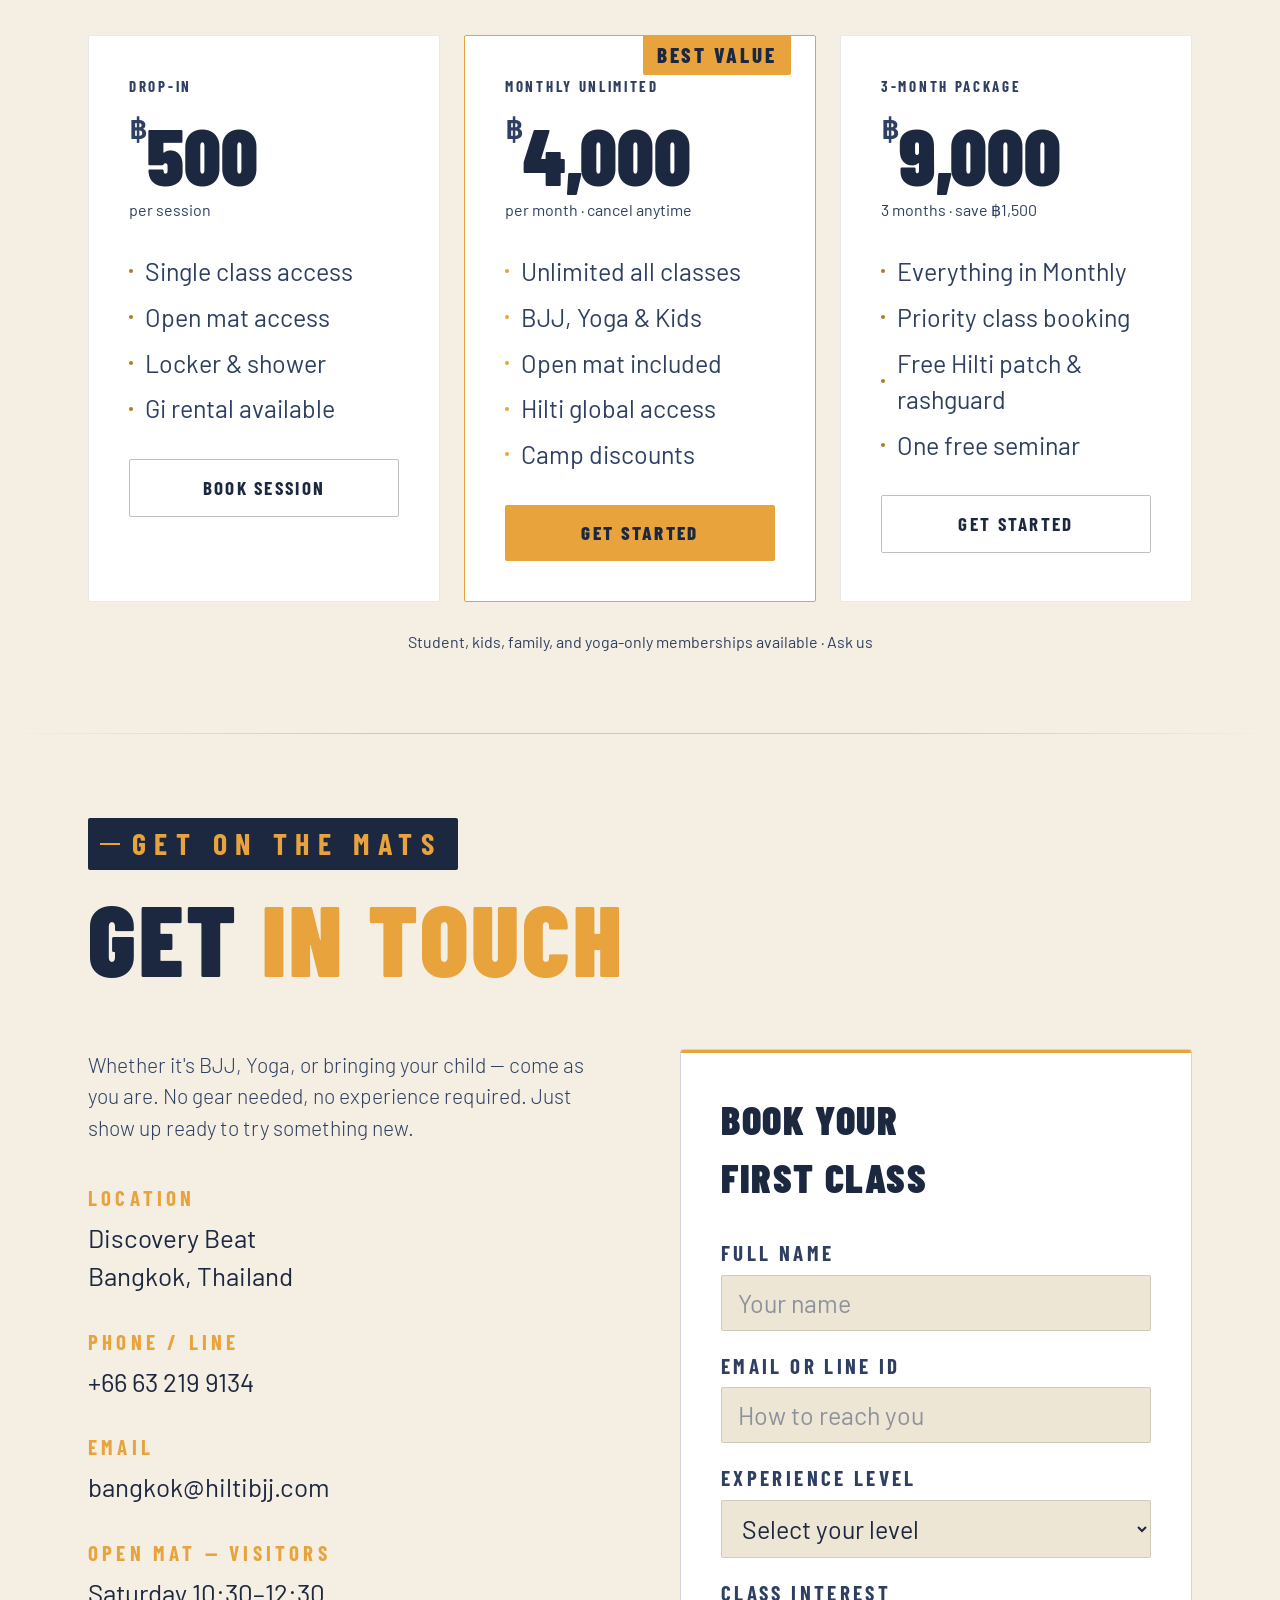
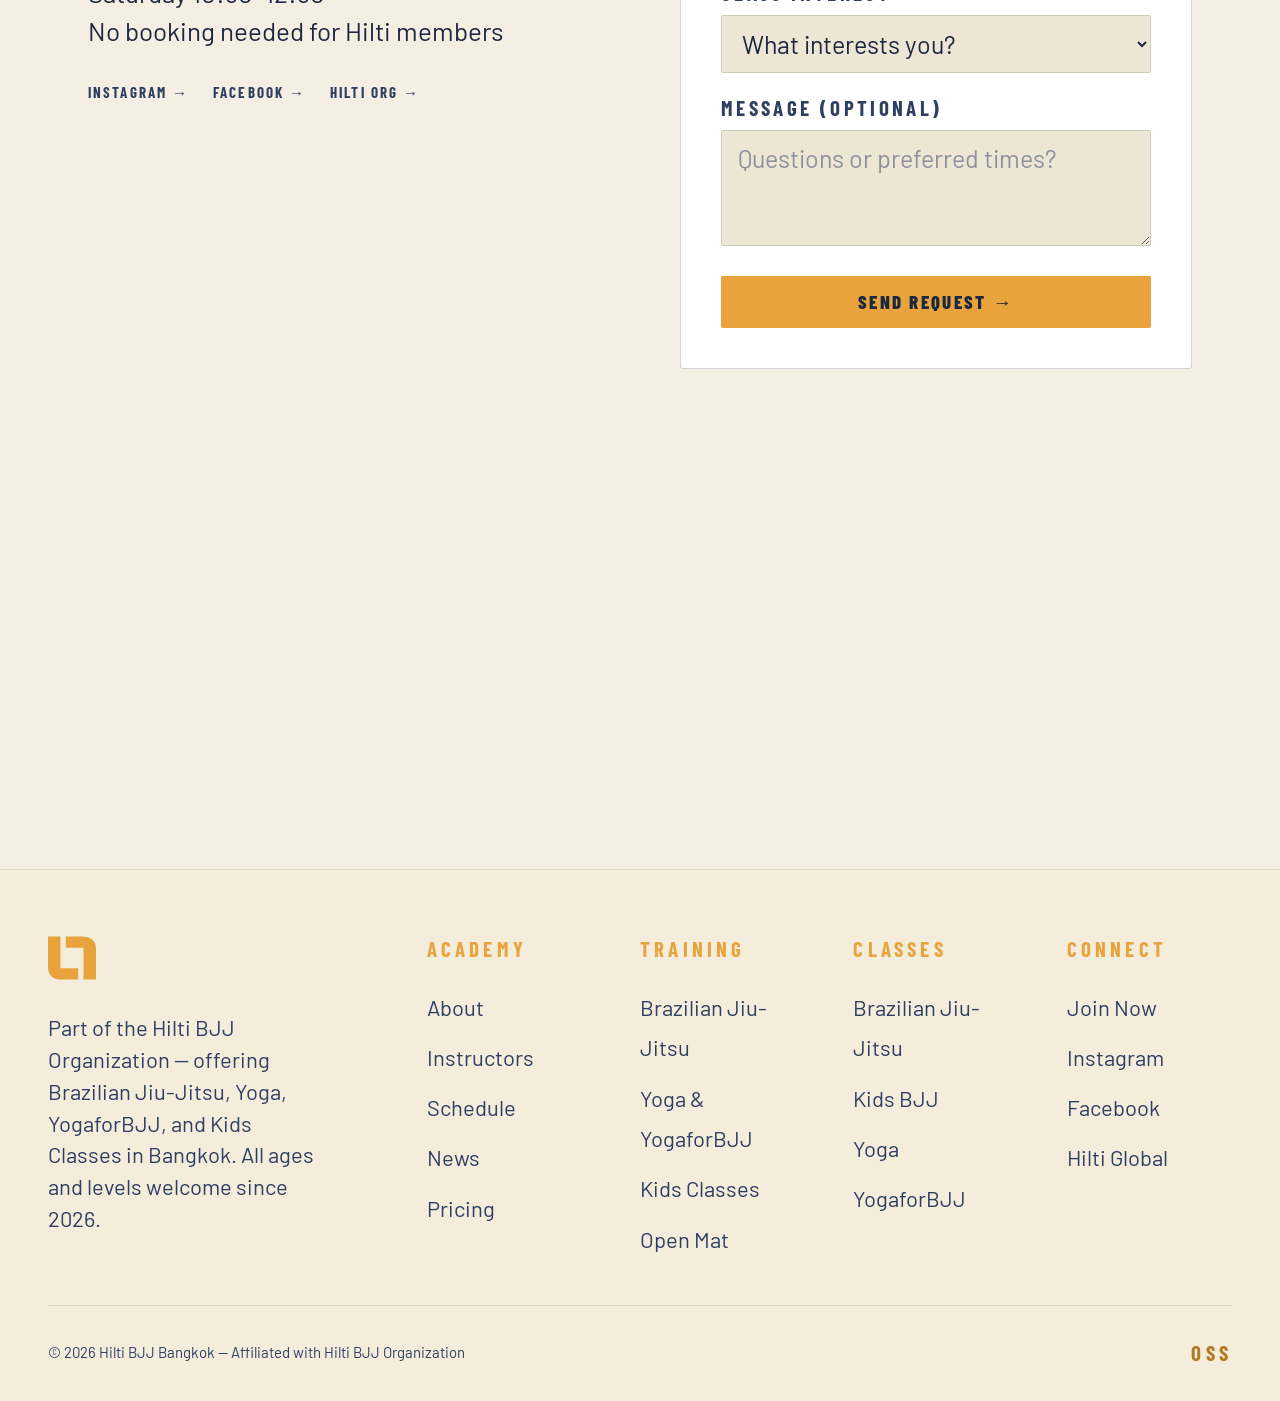
==== commit 60423d72: "Add files via upload" ====
--- a/index.html
+++ b/index.html
@@ -47,7 +47,7 @@
   "url": "https://www.hiltibjjbangkok.com",
   "logo": "https://www.hiltibjjbangkok.com/logo.png",
   "image": "https://www.hiltibjjbangkok.com/og-image.jpg",
-  "telephone": "+66-0XX-XXXX-XXXX",
+  "telephone": "+66632199134",
   "email": "bangkok@hiltibjj.com",
   "address": {
     "@type": "PostalAddress",
@@ -422,7 +422,7 @@
       </div>
       <!-- ── WORLD MAP ── right column -->
       <div>
-        <p style="font-family:var(--font-display);font-size:13px;font-weight:700;letter-spacing:0.2em;text-transform:uppercase;color:var(--orange);margin-bottom:0.75rem">18 Academies worldwide</p>
+        <p style="font-family:var(--font-display);font-size:26px;font-weight:700;letter-spacing:0.2em;text-transform:uppercase;color:var(--orange);margin-bottom:0.75rem">18 Academies worldwide</p>
 
         <!-- world map SVG -->
         <svg viewBox="0 0 1280 640" xmlns="http://www.w3.org/2000/svg"
@@ -823,7 +823,7 @@
           <circle cx="997" cy="271" r="8" fill="#E8A33D" stroke="#EDE6D5" stroke-width="2.5"/>
         </svg>
 
-        <p style="font-size:13px;color:var(--orange-dark);margin-top:0.875rem;font-family:var(--font-display);font-weight:600;letter-spacing:0.1em">★ Pulsing dot — Bangkok, Thailand — you are here</p>
+        <p style="font-size:26px;color:var(--orange-dark);margin-top:0.875rem;font-family:var(--font-display);font-weight:600;letter-spacing:0.1em">★ Pulsing dot — Bangkok, Thailand — you are here</p>
       </div><!-- /right col -->
     </div><!-- /global-grid -->
   </div><!-- /sec-inner -->
@@ -873,7 +873,7 @@
         <svg width="16" height="16" viewBox="0 0 24 24" fill="#ff0000" xmlns="http://www.w3.org/2000/svg"><path d="M23.498 6.186a3.016 3.016 0 0 0-2.122-2.136C19.505 3.545 12 3.545 12 3.545s-7.505 0-9.377.505A3.017 3.017 0 0 0 .502 6.186C0 8.07 0 12 0 12s0 3.93.502 5.814a3.016 3.016 0 0 0 2.122 2.136c1.871.505 9.376.505 9.376.505s7.505 0 9.377-.505a3.015 3.015 0 0 0 2.122-2.136C24 15.93 24 12 24 12s0-3.93-.502-5.814zM9.545 15.568V8.432L15.818 12l-6.273 3.568z"/></svg>
         Watch on YouTube →
       </a>
-      <p style="font-size:15px;color:var(--muted);line-height:1.5">Follow our channel for class highlights, technique videos, competition footage, and news from the global Hilti family.</p>
+      <p style="font-size:22px;color:var(--muted);line-height:1.5">Follow our channel for class highlights, technique videos, competition footage, and news from the global Hilti family.</p>
     </div>
 
   </div>
@@ -903,7 +903,7 @@
       <p style="font-size:21px;color:var(--muted);line-height:1.5;font-weight:300;margin-bottom:2.5rem">Whether it's BJJ, Yoga, or bringing your child — come as you are. No gear needed, no experience required. Just show up ready to try something new.</p>
       <div class="contact-items">
         <div class="ci"><label>Location</label><p>Discovery Beat<br>Bangkok, Thailand</p></div>
-        <div class="ci"><label>Phone / LINE</label><p><a href="tel:+66000000000">+66 (0) XX-XXXX-XXXX</a></p></div>
+        <div class="ci"><label>Phone / LINE</label><p><a href="tel:+66632199134">+66 63 219 9134</a></p></div>
         <div class="ci"><label>Email</label><p><a href="mailto:bangkok@hiltibjj.com">bangkok@hiltibjj.com</a></p></div>
         <div class="ci"><label>Open Mat — Visitors</label><p>Saturday 10:30–12:30<br>No booking needed for Hilti members</p></div>
       </div>
--- a/css/styles.css
+++ b/css/styles.css
@@ -20,7 +20,7 @@
 #hero{min-height:100vh;display:flex;align-items:center;padding:8rem 3rem 5rem;position:relative;overflow:hidden}
 .hero-bg{position:absolute;inset:0;background:radial-gradient(ellipse 80% 60% at 50% 50%,rgba(232,163,61,0.07) 0%,transparent 70%),repeating-linear-gradient(0deg,transparent,transparent 59px,rgba(28,39,64,0.03) 60px),repeating-linear-gradient(90deg,transparent,transparent 59px,rgba(28,39,64,0.03) 60px)}
 .hero-inner{position:relative;z-index:2;display:grid;grid-template-columns:1fr 1fr;gap:4rem;align-items:center;max-width:1200px;margin:0 auto;width:100%}
-.hero-eyebrow{font-family:var(--font-display);font-size:30px;font-weight:700;letter-spacing:0.3em;text-transform:uppercase;color:var(--orange);background:#1C2740;display:inline-flex;align-items:center;gap:1rem;padding:0.25rem 1rem 0.25rem 0.75rem;border-radius:2px;margin-bottom:1.5rem}
+.hero-eyebrow{font-family:var(--font-display);font-size:30px;font-weight:700;letter-spacing:0.3em;text-transform:uppercase;color:var(--orange);background:#1C2740;display:inline-flex;align-items:center;gap:1rem;padding:0.25rem 1rem 0.25rem 0.75rem;border-radius:2px;margin-bottom:1.5rem;margin-top:2rem}
 .hero-eyebrow::after{content:'';flex:1;max-width:80px;height:1px;background:var(--orange);opacity:0.5}
 .hero-headline{font-family:var(--font-display);font-size:clamp(44px,6.25vw,81px);line-height:0.9;font-weight:900;letter-spacing:0.02em;text-transform:uppercase;color:var(--white);margin-bottom:1.5rem}
 .hero-headline .accent{color:var(--orange);display:block}
@@ -40,8 +40,8 @@
 .stat:last-child{border-right:none}
 .stat-n{font-family:var(--font-display);font-size:80px;font-weight:900;color:var(--orange);line-height:1;display:block}
 .stat-l{font-size:15px;color:var(--muted);letter-spacing:0.14em;text-transform:uppercase;font-weight:600;margin-top:0.25rem;font-family:var(--font-display)}
-.sec{padding:7rem 3rem;max-width:1200px;margin:0 auto}
-.sec-full{padding:7rem 0}
+.sec{padding:5rem 3rem;max-width:1200px;margin:0 auto}
+.sec-full{padding:5rem 0}
 .sec-inner{max-width:1200px;margin:0 auto;padding:0 3rem}
 .eyebrow{font-family:var(--font-display);font-size:30px;font-weight:700;letter-spacing:0.28em;text-transform:uppercase;color:var(--orange);background:#1C2740;display:inline-flex;align-items:center;gap:0.75rem;padding:0.25rem 1rem 0.25rem 0.75rem;border-radius:2px;margin-bottom:1.25rem}
 .eyebrow::before{content:'';width:20px;height:2px;background:var(--orange);flex-shrink:0}
@@ -124,8 +124,10 @@
 .b-kids{background:rgba(40,180,100,0.12);color:#50c87a;font-family:var(--font-display);font-size:32px;font-weight:700;letter-spacing:0.1em;padding:0.2rem 0.5rem;border-radius:1px}
 .b-yoga{background:rgba(155,123,181,0.15);color:#b088d0;font-family:var(--font-display);font-size:32px;font-weight:700;letter-spacing:0.1em;padding:0.2rem 0.5rem;border-radius:1px}
 .coaches{display:grid;grid-template-columns:repeat(2,1fr);gap:1.5rem;margin-top:4rem}
-.coach{background:var(--card);border:1px solid var(--border-dim);border-radius:2px;overflow:hidden;transition:border-color 0.2s}
+.coach{background:var(--card);border:1px solid var(--border-dim);border-radius:2px;overflow:hidden;transition:border-color 0.2s;position:relative}
 .coach:hover{border-color:var(--border)}
+.coach-link{position:static}
+.coach-link::after{content:'';position:absolute;inset:0;z-index:1;cursor:pointer}
 .coach-photo{width:100%;aspect-ratio:4/3;background:var(--mid);display:flex;align-items:center;justify-content:center;position:relative}
 .coach-initials{font-family:var(--font-display);font-size:90px;font-weight:900;color:var(--orange-deep);letter-spacing:0.04em}
 .belt-bar{position:absolute;bottom:0;left:0;right:0;height:5px}
@@ -189,18 +191,18 @@
 .news-post-accent{position:absolute;top:0;left:0;width:3px;height:100%;background:var(--border-dim);transition:background 0.25s}
 .news-post:hover .news-post-accent{background:var(--orange)}
 .news-meta{display:flex;align-items:center;gap:1rem;margin-bottom:0.6rem}
-.news-date{font-family:var(--font-display);font-size:14px;font-weight:700;letter-spacing:0.16em;text-transform:uppercase;color:var(--orange-dark)}
-.news-category{font-family:var(--font-display);font-size:13px;font-weight:700;letter-spacing:0.14em;text-transform:uppercase;color:var(--muted);background:var(--mid);border:1px solid var(--border-dim);padding:0.1rem 0.5rem;border-radius:1px}
+.news-date{font-family:var(--font-display);font-size:22px;font-weight:700;letter-spacing:0.16em;text-transform:uppercase;color:var(--orange-dark)}
+.news-category{font-family:var(--font-display);font-size:20px;font-weight:700;letter-spacing:0.14em;text-transform:uppercase;color:var(--muted);background:var(--mid);border:1px solid var(--border-dim);padding:0.1rem 0.5rem;border-radius:1px}
 .news-post h3{font-family:var(--font-display);font-size:28px;font-weight:800;letter-spacing:0.03em;text-transform:uppercase;color:var(--white);margin-bottom:0.5rem;line-height:1.1}
-.news-post p{font-size:22px;color:var(--muted);line-height:1.4}
-.news-post-link{display:inline-block;margin-top:0.75rem;font-family:var(--font-display);font-size:14px;font-weight:700;letter-spacing:0.14em;text-transform:uppercase;color:var(--orange-dark);text-decoration:none;transition:color 0.2s}
+.news-post p{font-size:26px;color:var(--muted);line-height:1.4}
+.news-post-link{display:inline-block;margin-top:0.75rem;font-family:var(--font-display);font-size:20px;font-weight:700;letter-spacing:0.14em;text-transform:uppercase;color:var(--orange-dark);text-decoration:none;transition:color 0.2s}
 .news-post:hover .news-post-link{color:var(--orange)}
 .yt-panel{position:sticky;top:8rem;display:flex;flex-direction:column;gap:1.5rem}
 .yt-embed-wrap{position:relative;width:100%;padding-bottom:56.25%;background:#0d0d0d;border-radius:3px;overflow:hidden;border:1px solid var(--border-dim)}
 .yt-embed-wrap iframe{position:absolute;inset:0;width:100%;height:100%;border:none}
-.yt-label{display:flex;align-items:center;gap:0.75rem;font-family:var(--font-display);font-size:15px;font-weight:700;letter-spacing:0.14em;text-transform:uppercase;color:var(--muted)}
+.yt-label{display:flex;align-items:center;gap:0.75rem;font-family:var(--font-display);font-size:22px;font-weight:700;letter-spacing:0.14em;text-transform:uppercase;color:var(--muted)}
 .yt-label svg{width:22px;height:22px;fill:#ff0000;flex-shrink:0}
-.yt-more{display:inline-flex;align-items:center;gap:0.5rem;font-family:var(--font-display);font-size:15px;font-weight:700;letter-spacing:0.14em;text-transform:uppercase;color:var(--muted);text-decoration:none;border:1px solid var(--border-dim);padding:0.55rem 1.25rem;border-radius:2px;transition:border-color 0.2s,color 0.2s;align-self:flex-start}
+.yt-more{display:inline-flex;align-items:center;gap:0.5rem;font-family:var(--font-display);font-size:22px;font-weight:700;letter-spacing:0.14em;text-transform:uppercase;color:var(--muted);text-decoration:none;border:1px solid var(--border-dim);padding:0.55rem 1.25rem;border-radius:2px;transition:border-color 0.2s,color 0.2s;align-self:flex-start}
 .yt-more:hover{border-color:var(--border);color:var(--orange)}
 @media(max-width:800px){
   .nav-hamburger{display:flex}
@@ -215,7 +217,7 @@
   .hero-inner{grid-template-columns:1fr}
   .hero-inner > div:last-child{display:flex;justify-content:center}
   .hero-sub{font-size:18px;max-width:100%}
-  .sec{padding:4.5rem 1.25rem}
+  .sec{padding:3rem 1.25rem}
   .sec-lead{font-size:19px}
   .eyebrow{font-size:20px}
   .about-grid,.contact-grid,.global-grid,.news-grid{grid-template-columns:1fr;gap:2.5rem}
@@ -251,7 +253,7 @@
   #hero{padding:5rem 1rem 3rem}
   .hero-eyebrow{font-size:20px}
   .hero-btns{flex-direction:column;align-items:flex-start}
-  .sec{padding:3.5rem 1rem}
+  .sec{padding:2.5rem 1rem}
   .sec-full .sec-inner{padding:0 1rem}
   .stats-row{grid-template-columns:repeat(2,1fr)}
   .stat{padding:1.75rem 1rem}
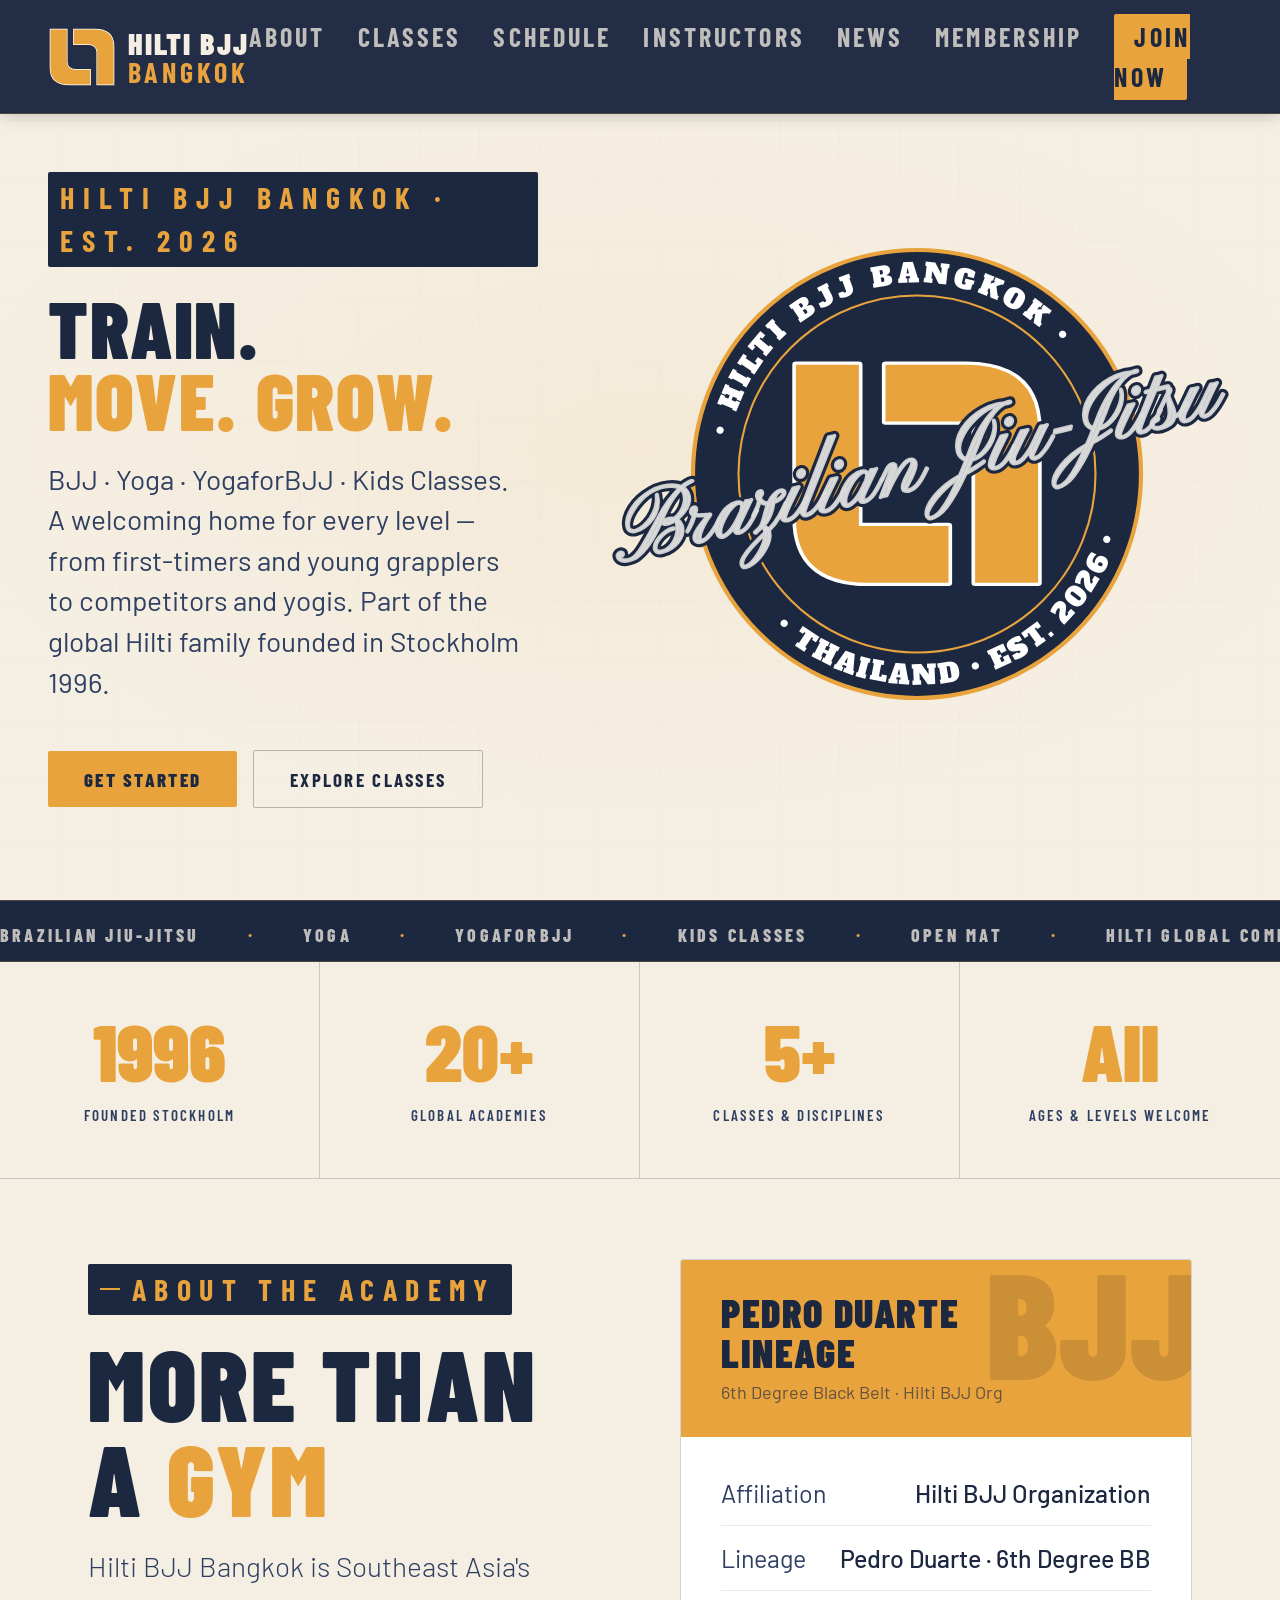
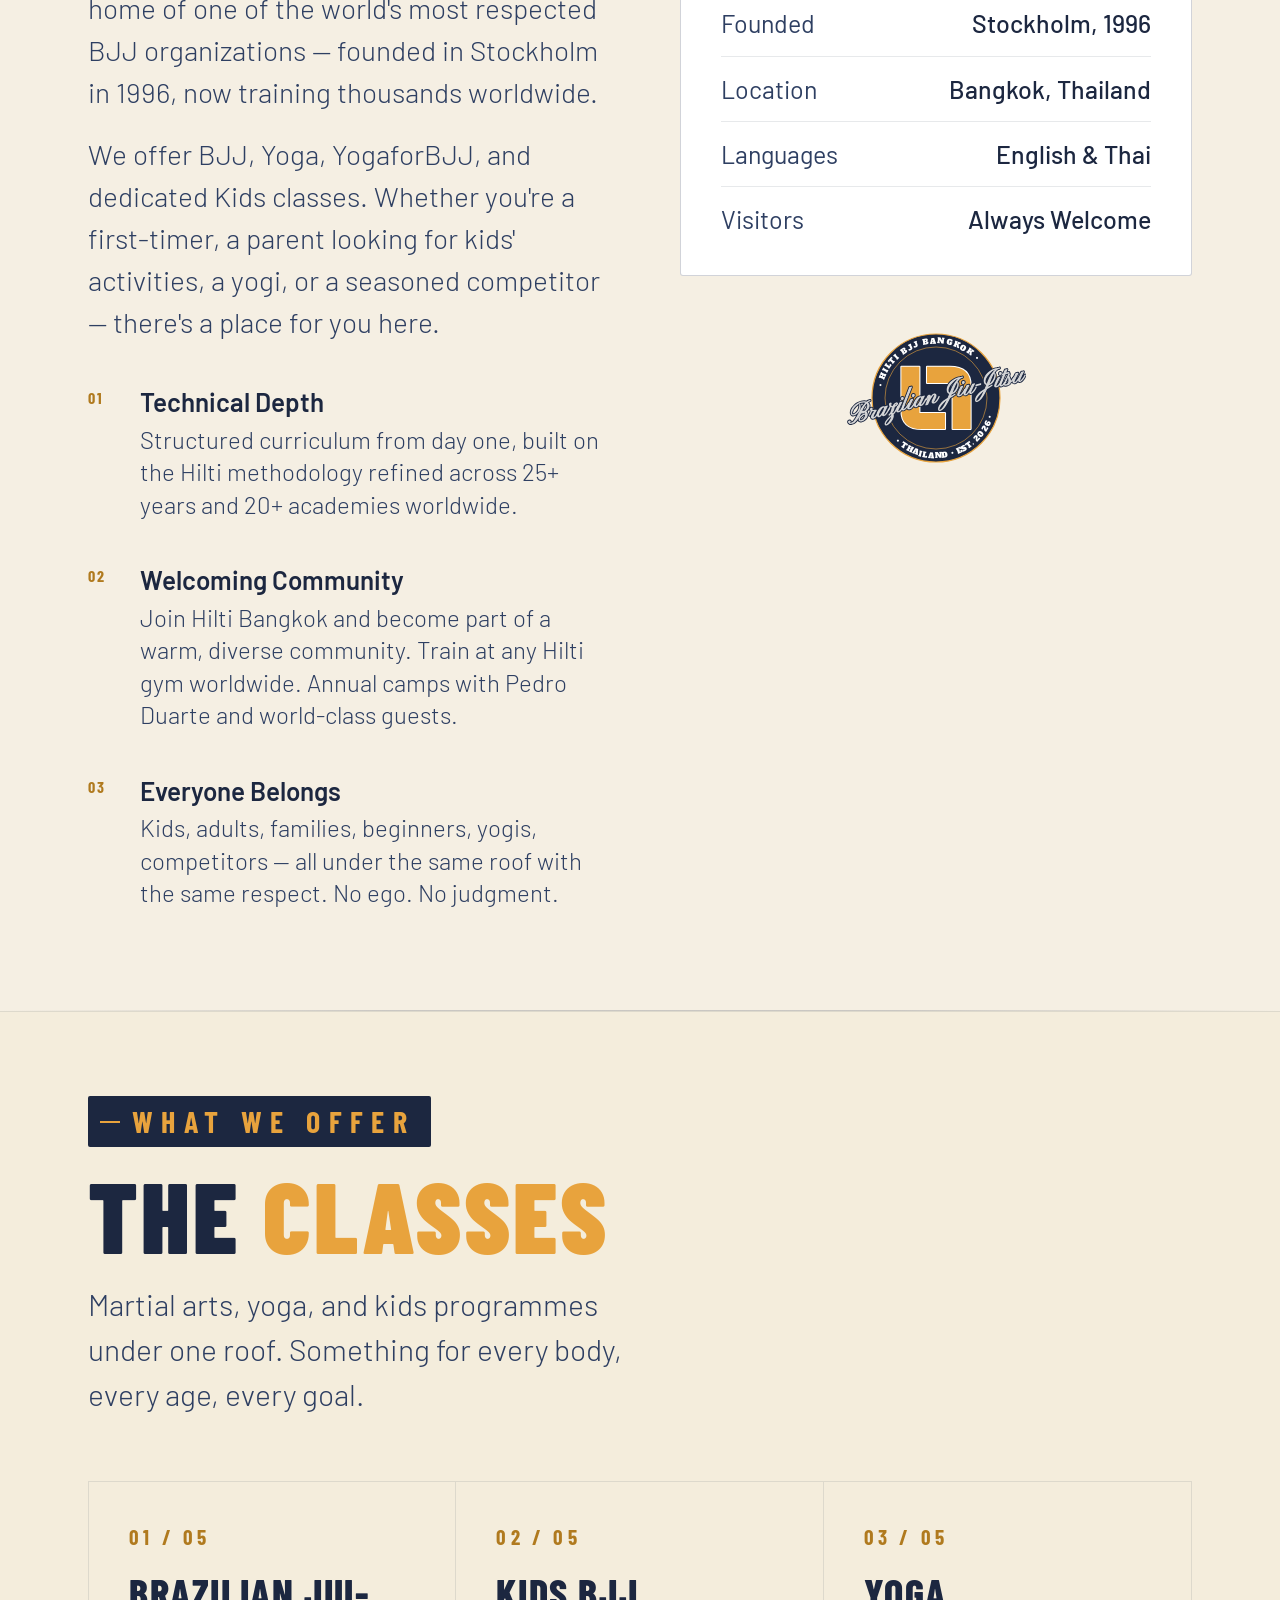
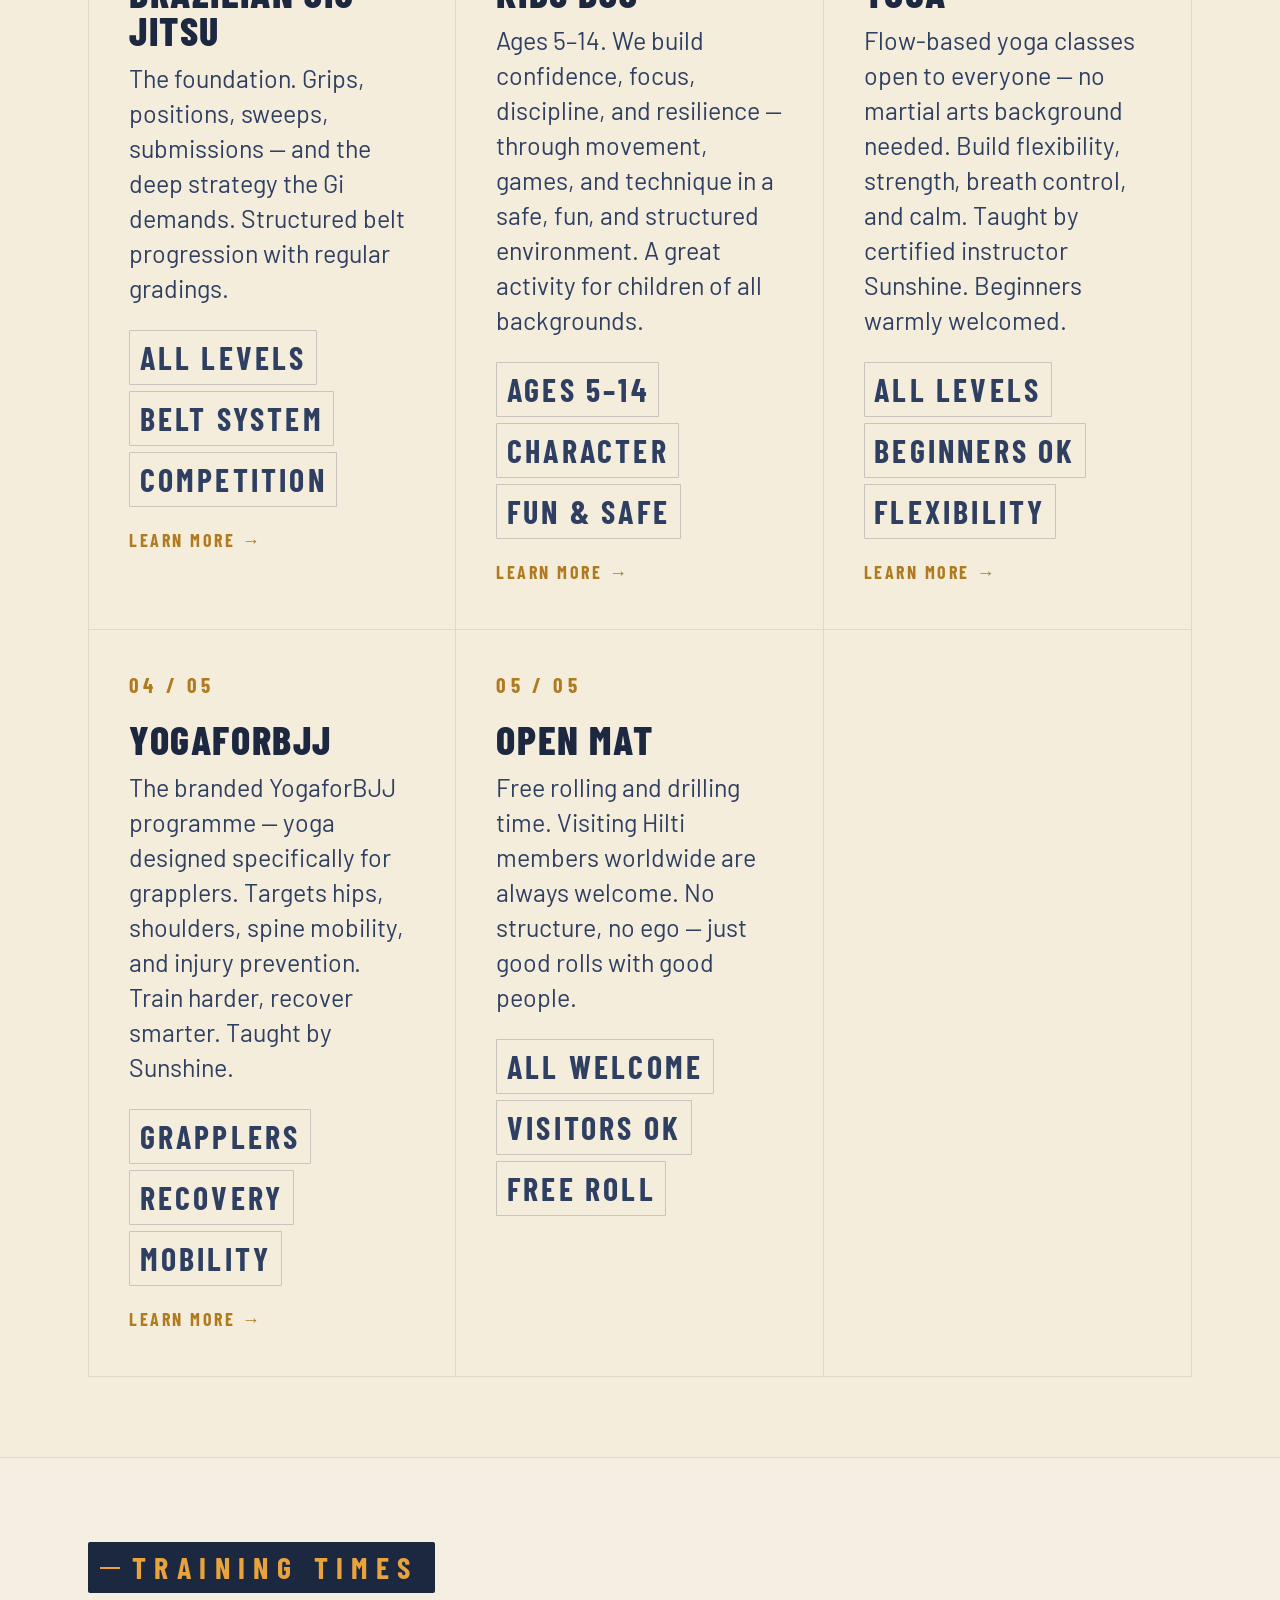
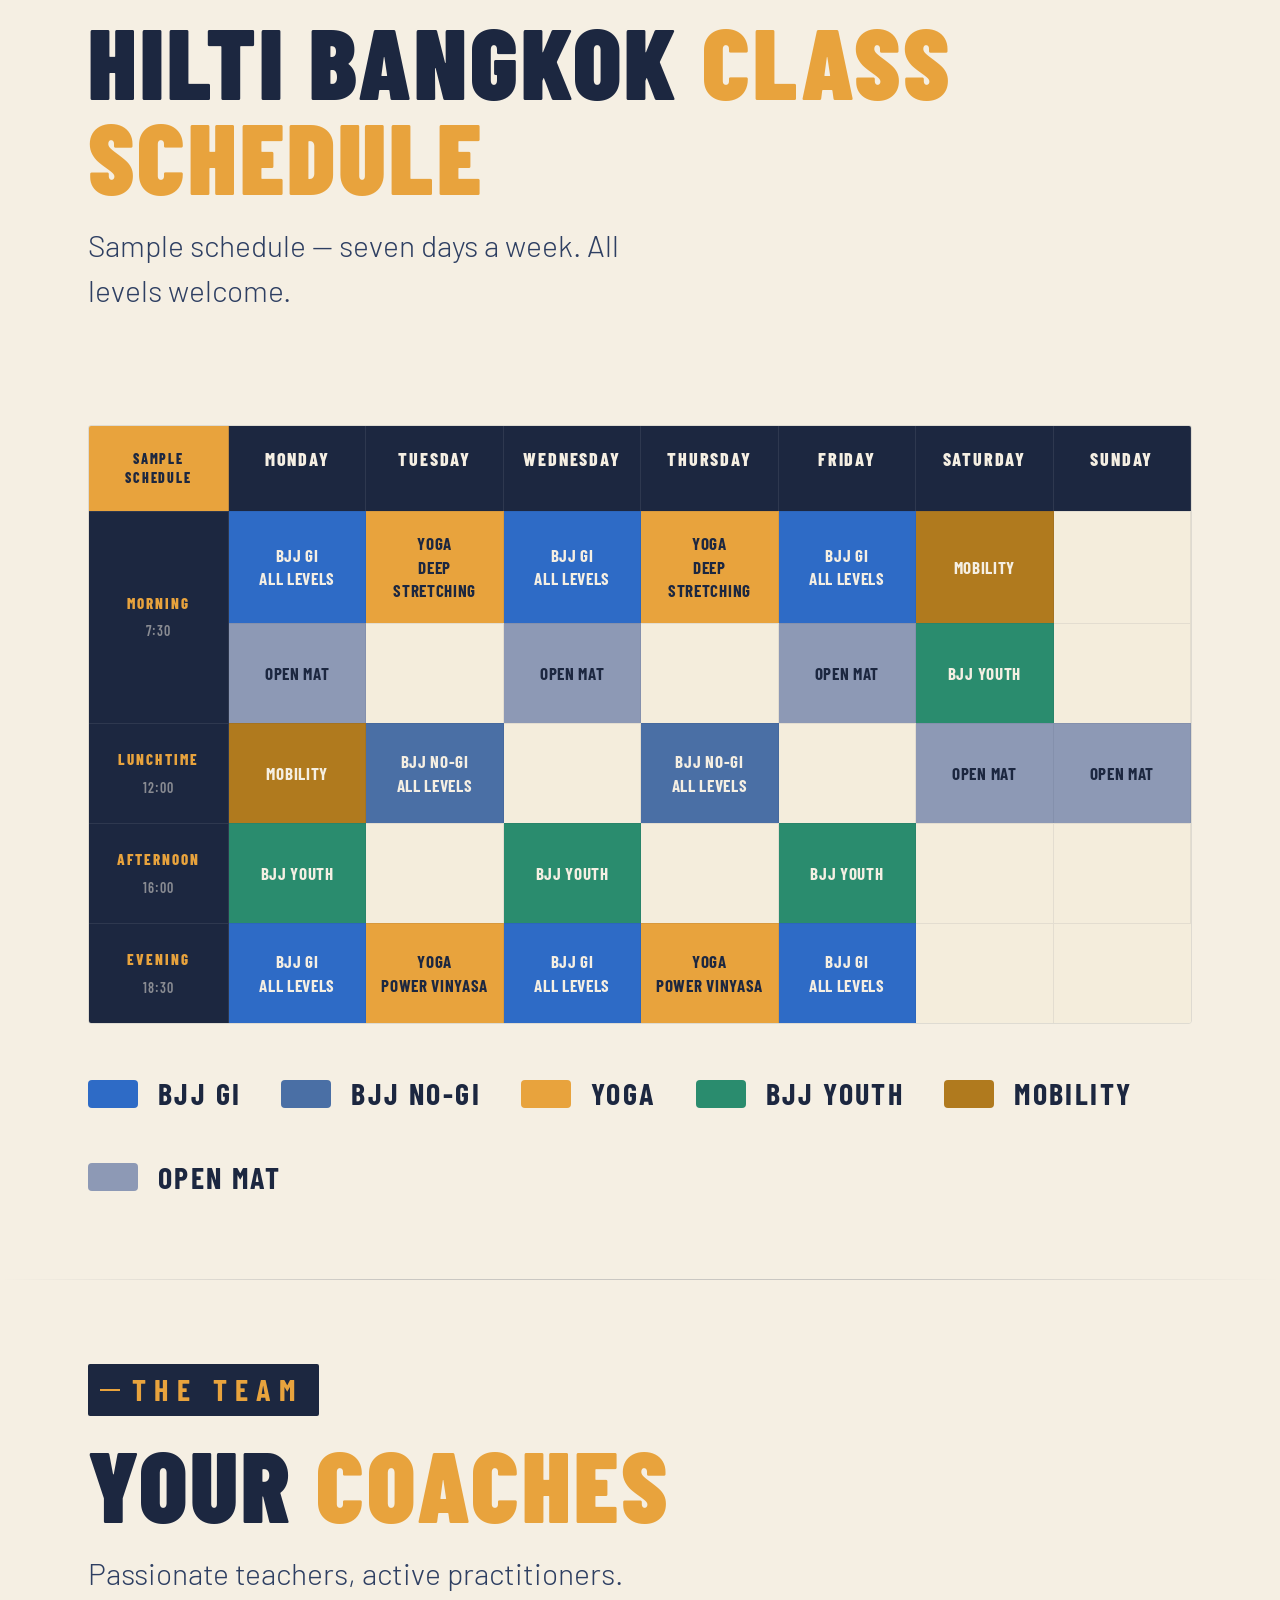
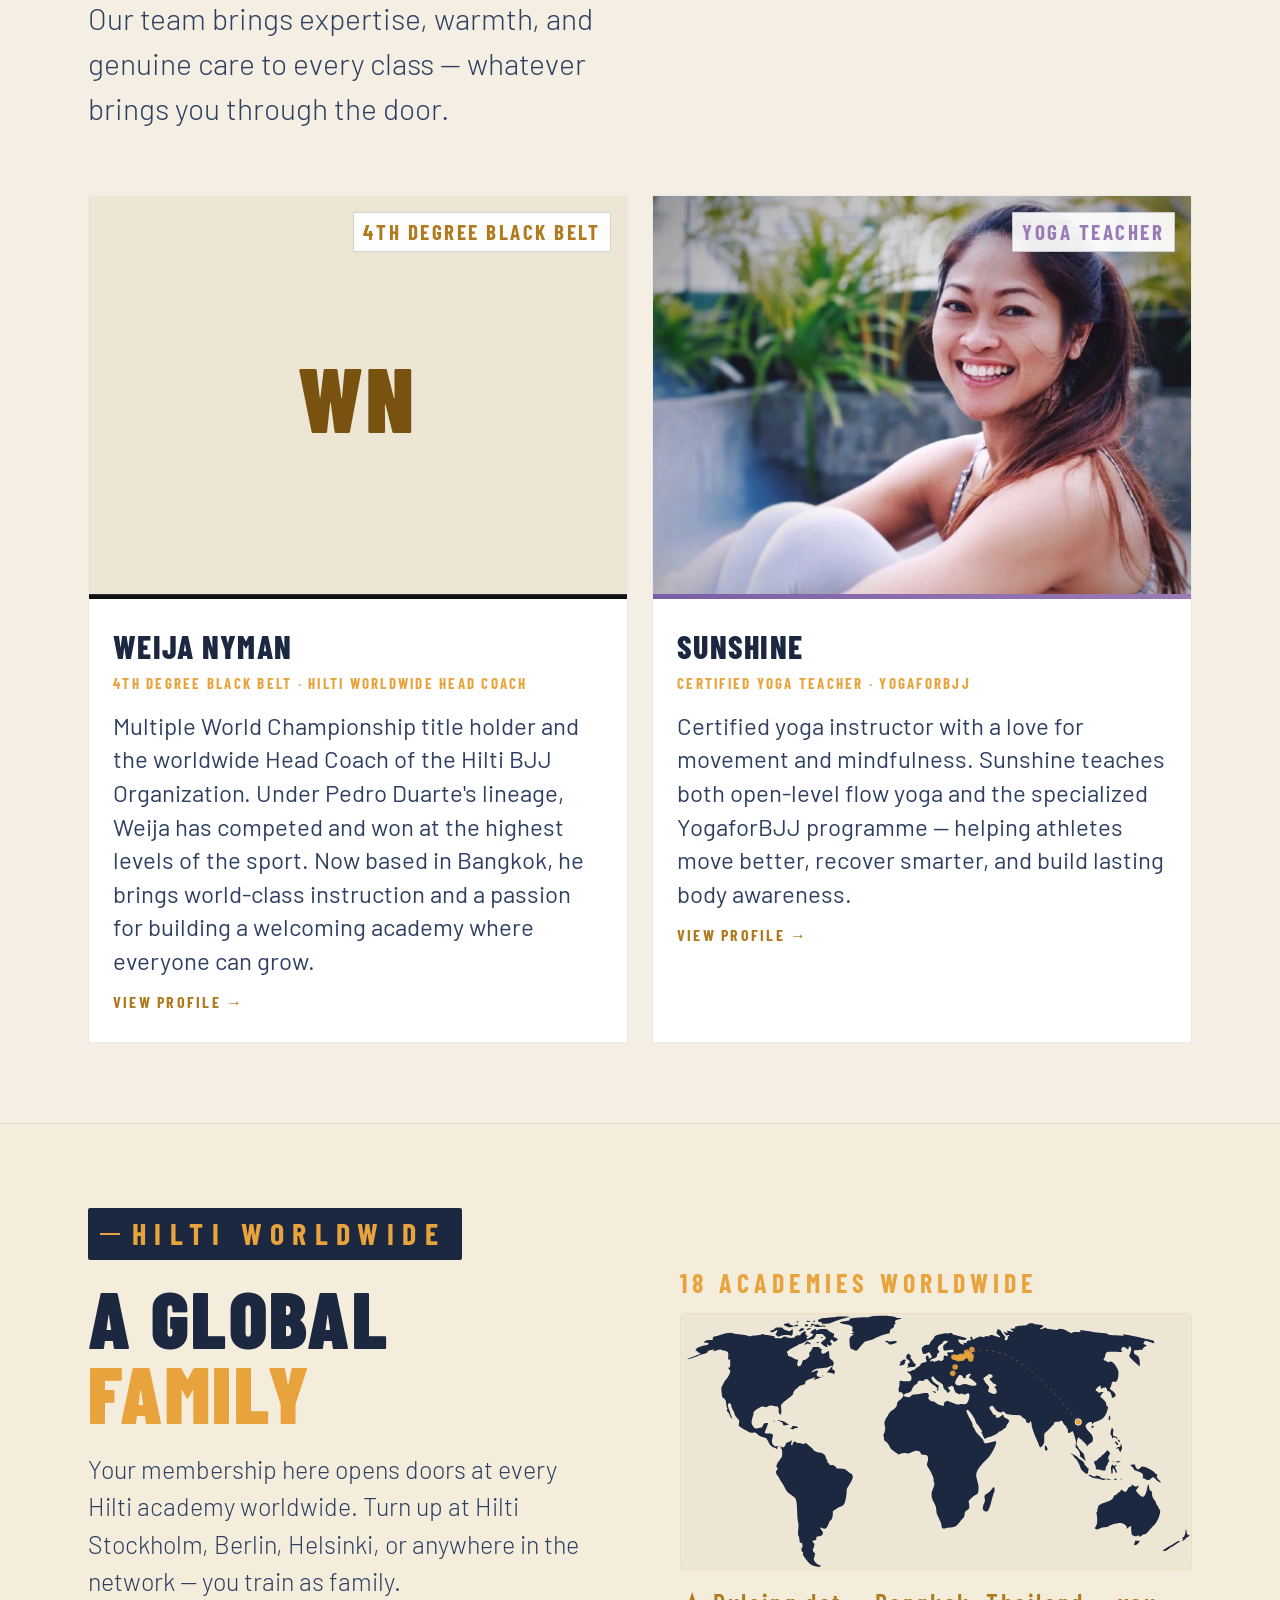
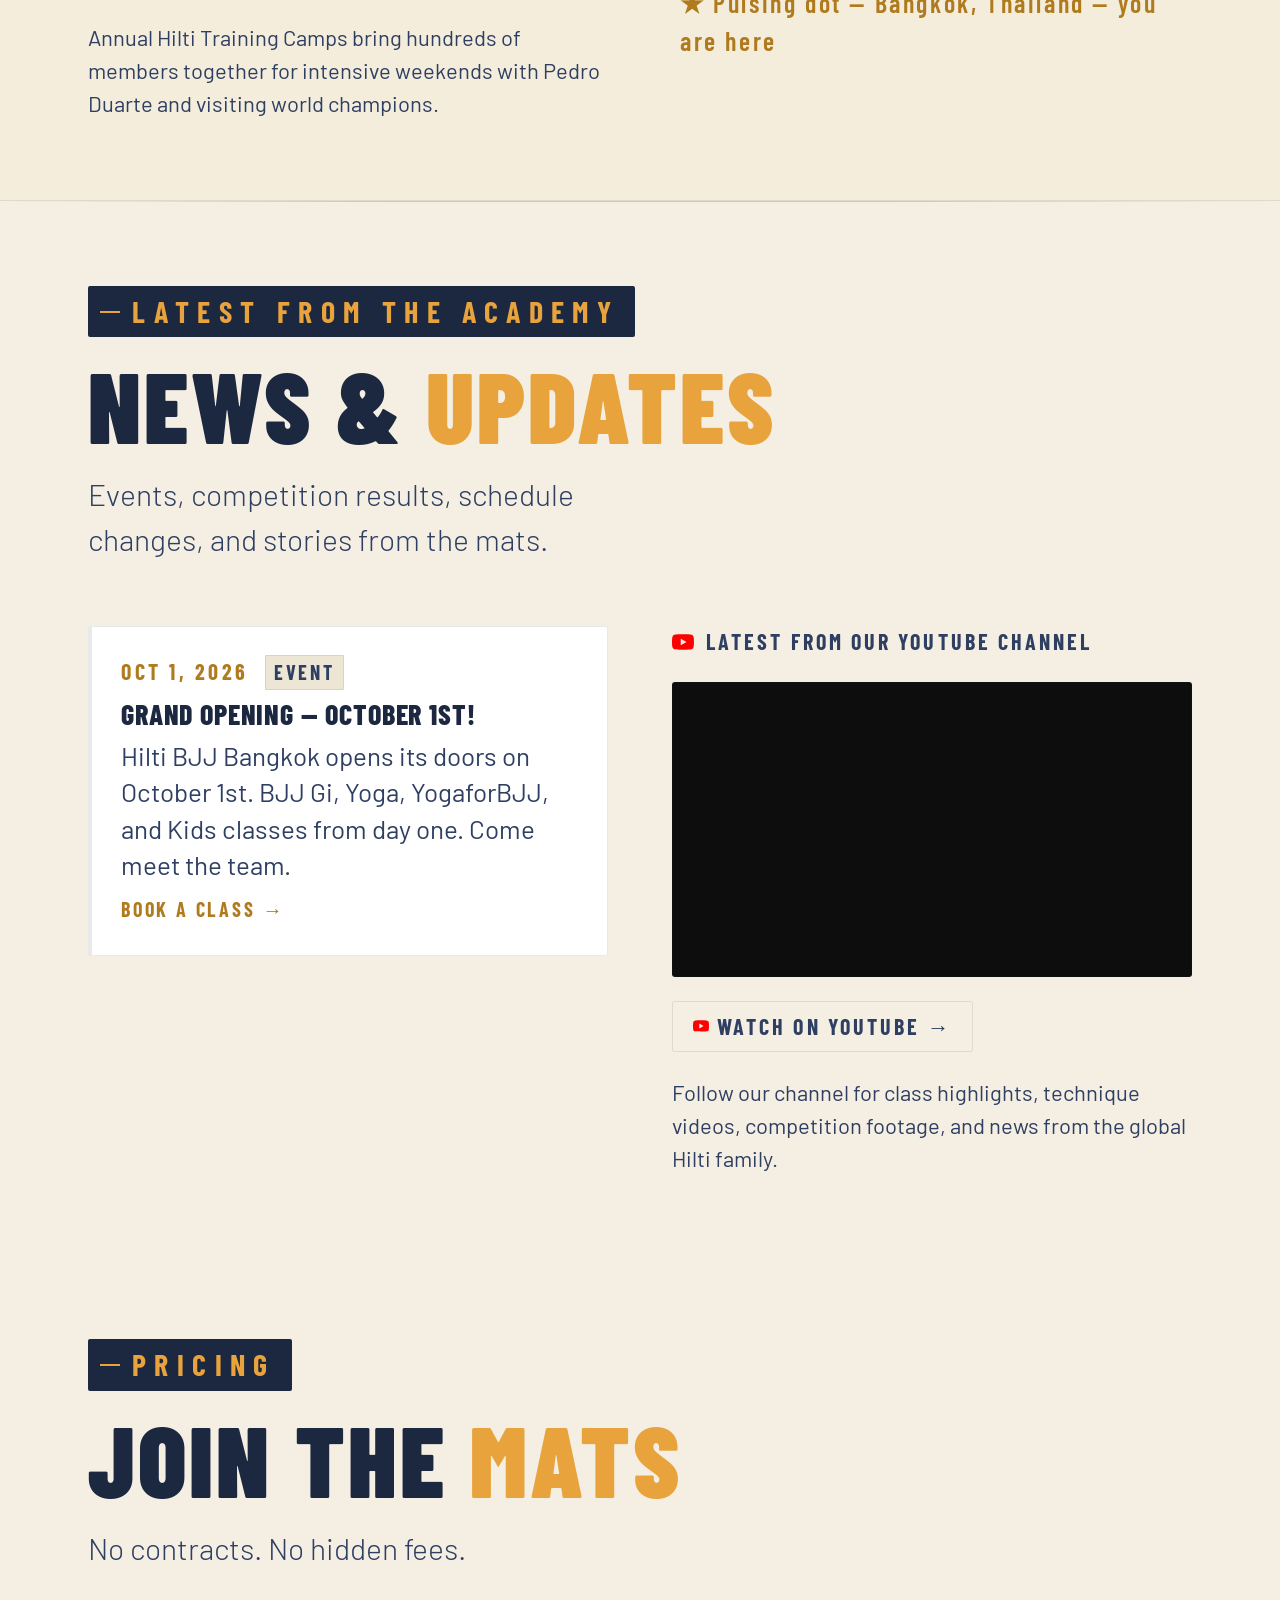
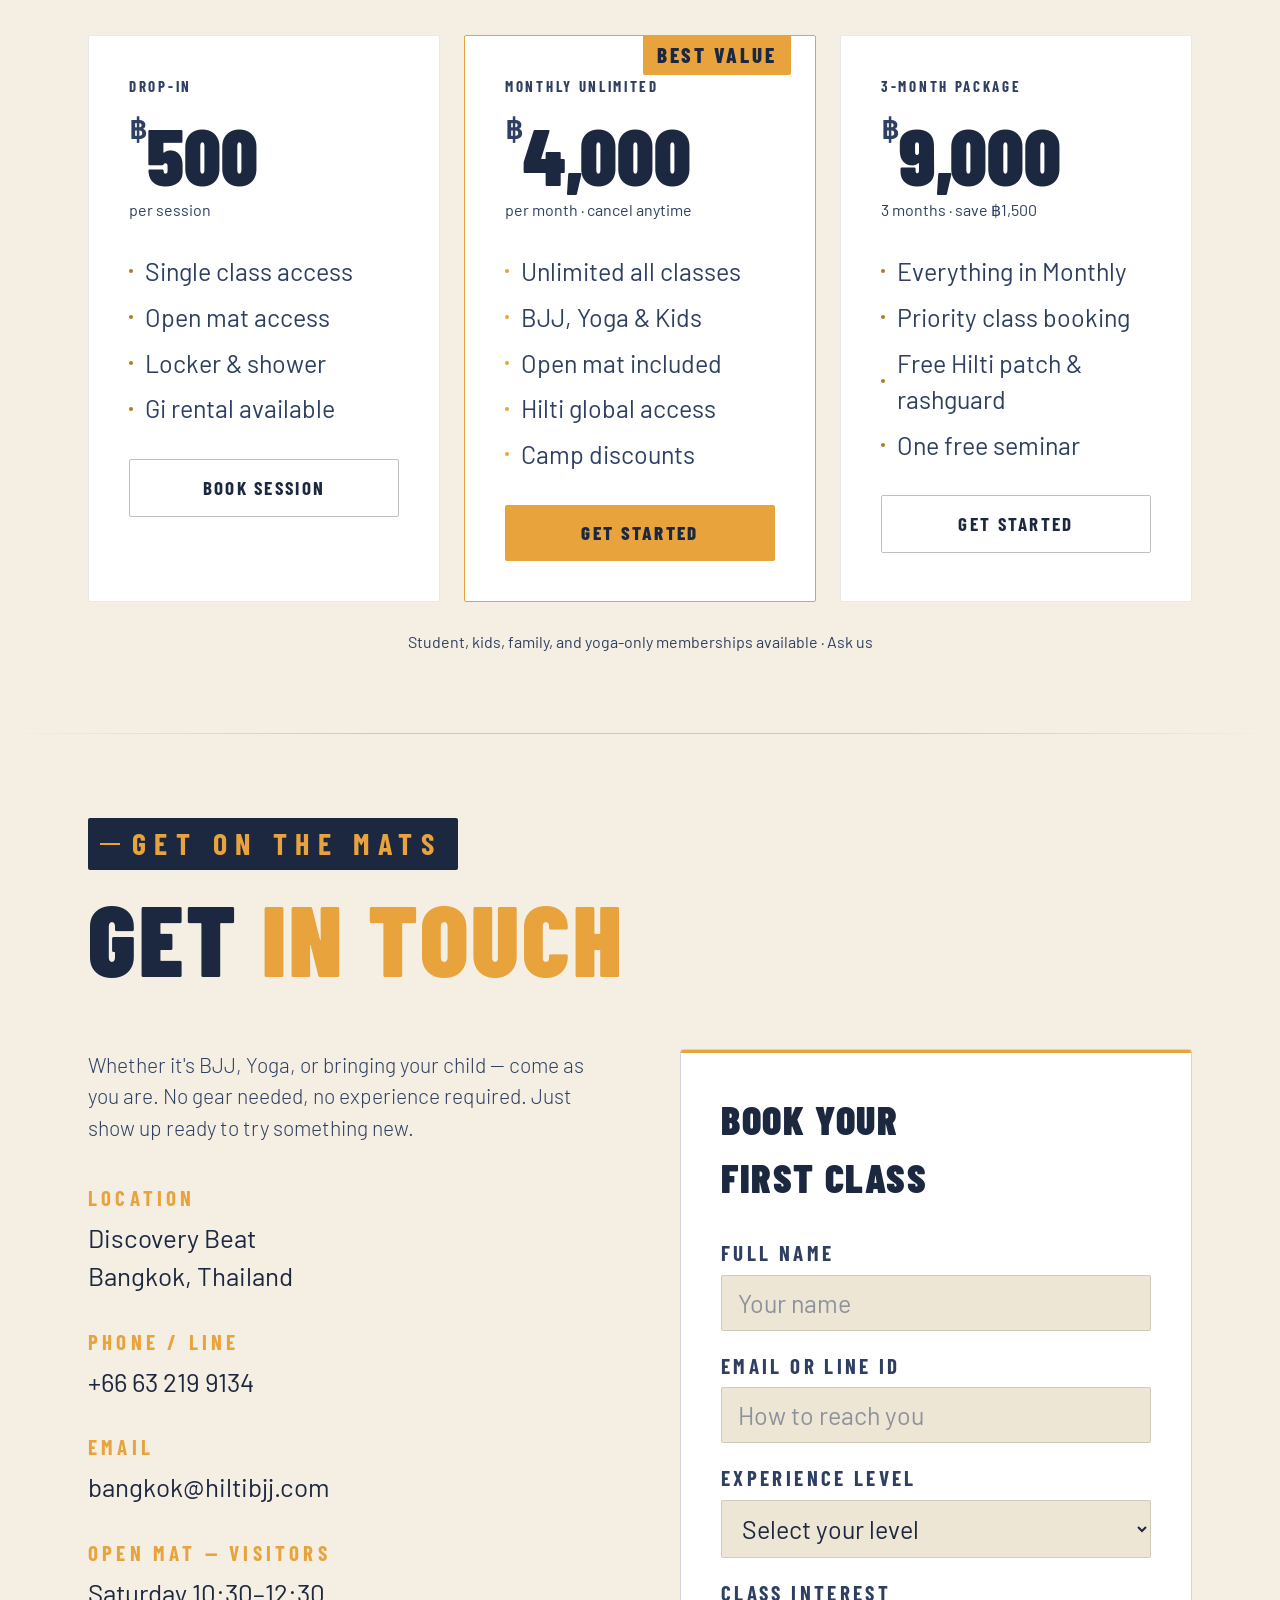
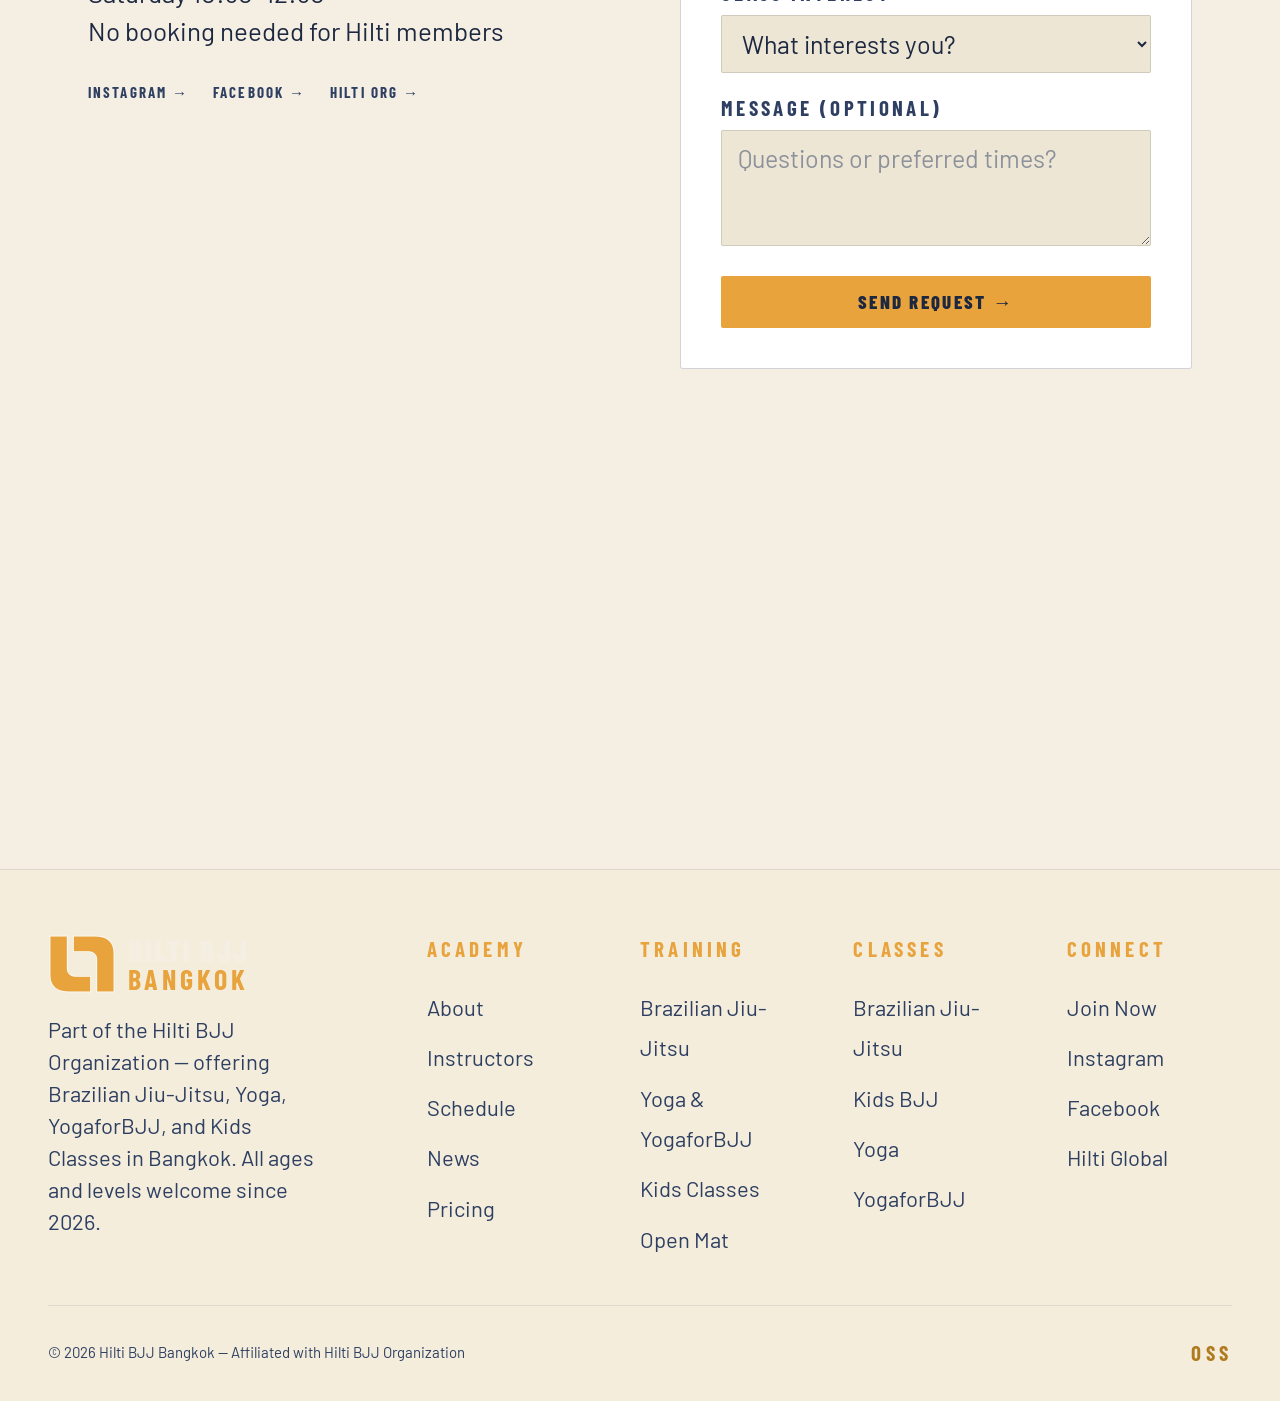
==== commit 326d185f: "Add files via upload" ====
--- a/index.html
+++ b/index.html
@@ -945,12 +945,18 @@
   <div class="footer-inner">
     <div class="footer-top">
       <div class="footer-brand">
-        <svg width="48" height="48" viewBox="0 0 200 180" xmlns="http://www.w3.org/2000/svg">
-          <g transform="scale(1,0.9)">
-            <path d="M 74,0 L 140,0 Q 200,0 200,60 L 200,200 L 148,200 L 148,52 L 74,52 Z" fill="#E8A33D" stroke="#F4EDDC" stroke-width="6" stroke-linejoin="round" paint-order="stroke"/>
-            <path d="M 0,0 L 52,0 L 52,148 L 126,148 L 126,200 L 60,200 Q 0,200 0,140 Z" fill="#E8A33D" stroke="#F4EDDC" stroke-width="6" stroke-linejoin="round" paint-order="stroke"/>
-          </g>
-        </svg>
+        <div style="display:flex;align-items:center;gap:0.75rem;margin-bottom:1rem">
+          <svg width="68" height="60" viewBox="272.75 210.5 279.5 246.54" xmlns="http://www.w3.org/2000/svg">
+            <g fill="#E8A33D" stroke="#FFFFFF" stroke-width="6" stroke-linejoin="miter" stroke-miterlimit="10" paint-order="stroke">
+              <path d="M282.75,220.5 L350.22,220.5 L350.22,355.32 A34,31 0 0 0 384.22,386.32 L446.23,386.32 L446.23,447.04 L360.6,447.04 C308.7,447.04 282.75,424.38 282.75,379.07 L282.75,220.5 Z"/>
+              <path d="M378.77,220.5 L464.4,220.5 C516.3,220.5 542.25,243.16 542.25,288.47 L542.25,447.04 L474.78,447.04 L474.78,312.22 A34,31 0 0 0 440.78,281.22 L378.77,281.22 L378.77,220.5 Z"/>
+            </g>
+          </svg>
+          <div>
+            <div style="font-family:'Barlow Condensed',sans-serif;font-size:30px;font-weight:900;letter-spacing:2px;color:#F5EFE3;line-height:1">HILTI BJJ</div>
+            <div style="font-family:'Barlow Condensed',sans-serif;font-size:28px;font-weight:700;letter-spacing:4px;color:#E8A33D;line-height:1">BANGKOK</div>
+          </div>
+        </div>
         <p>Part of the Hilti BJJ Organization — offering Brazilian Jiu-Jitsu, Yoga, YogaforBJJ, and Kids Classes in Bangkok. All ages and levels welcome since 2026.</p>
       </div>
       <div class="fcol"><h4>Academy</h4><ul><li><a href="#about">About</a></li><li><a href="#instructors">Instructors</a></li><li><a href="#schedule">Schedule</a></li><li><a href="#news">News</a></li><li><a href="#membership">Pricing</a></li></ul></div>
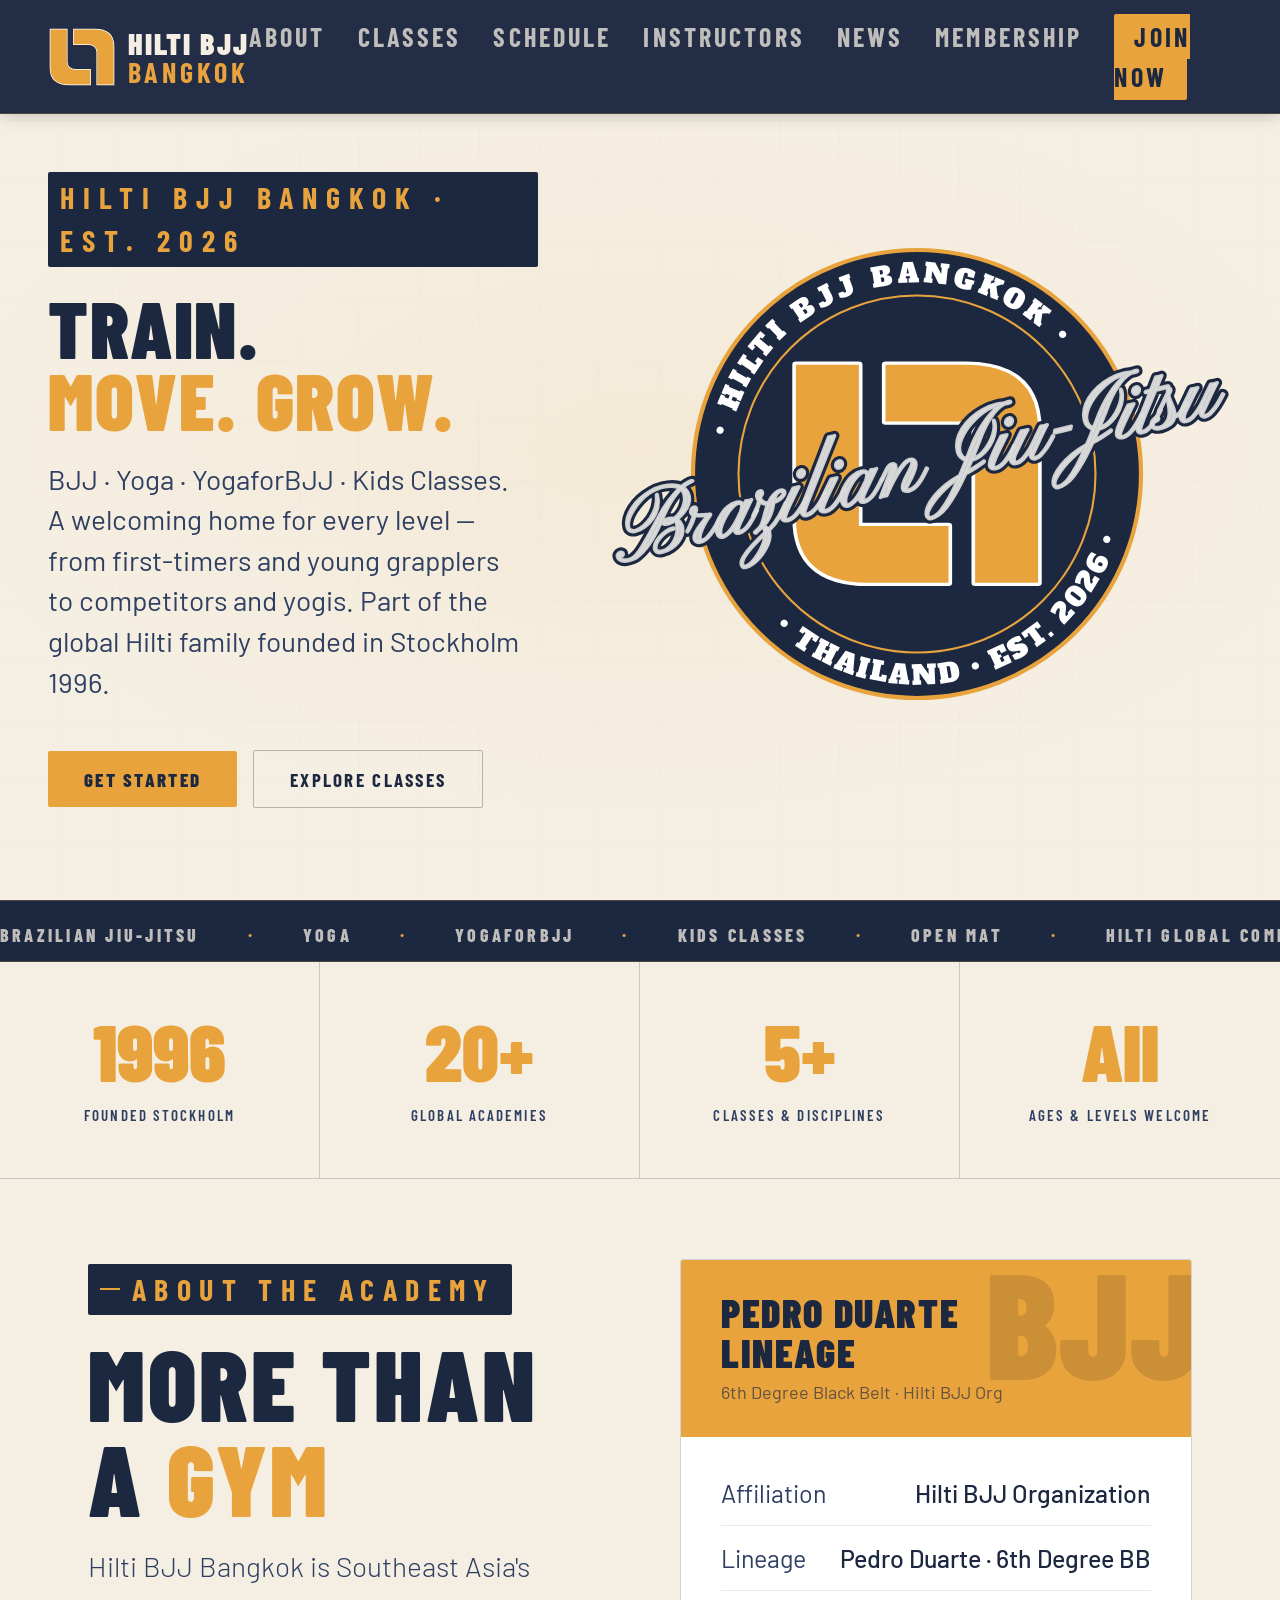
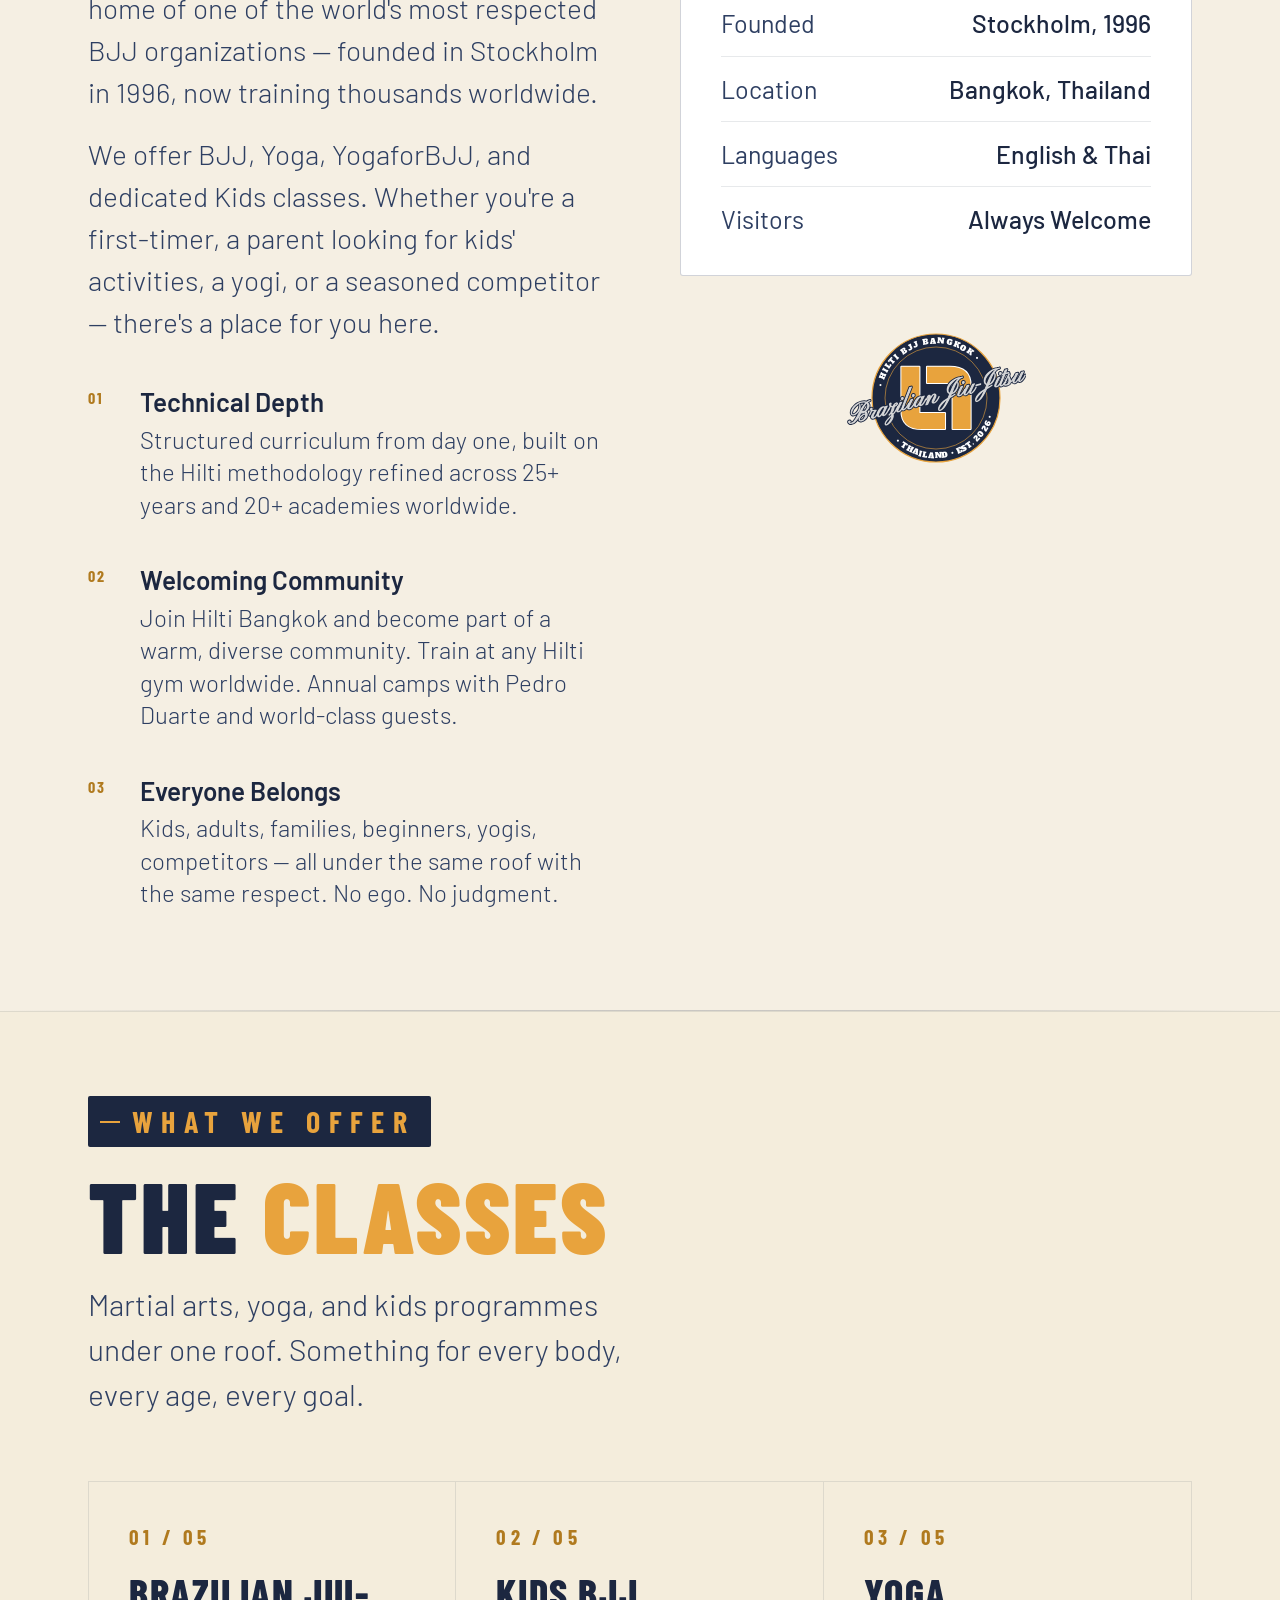
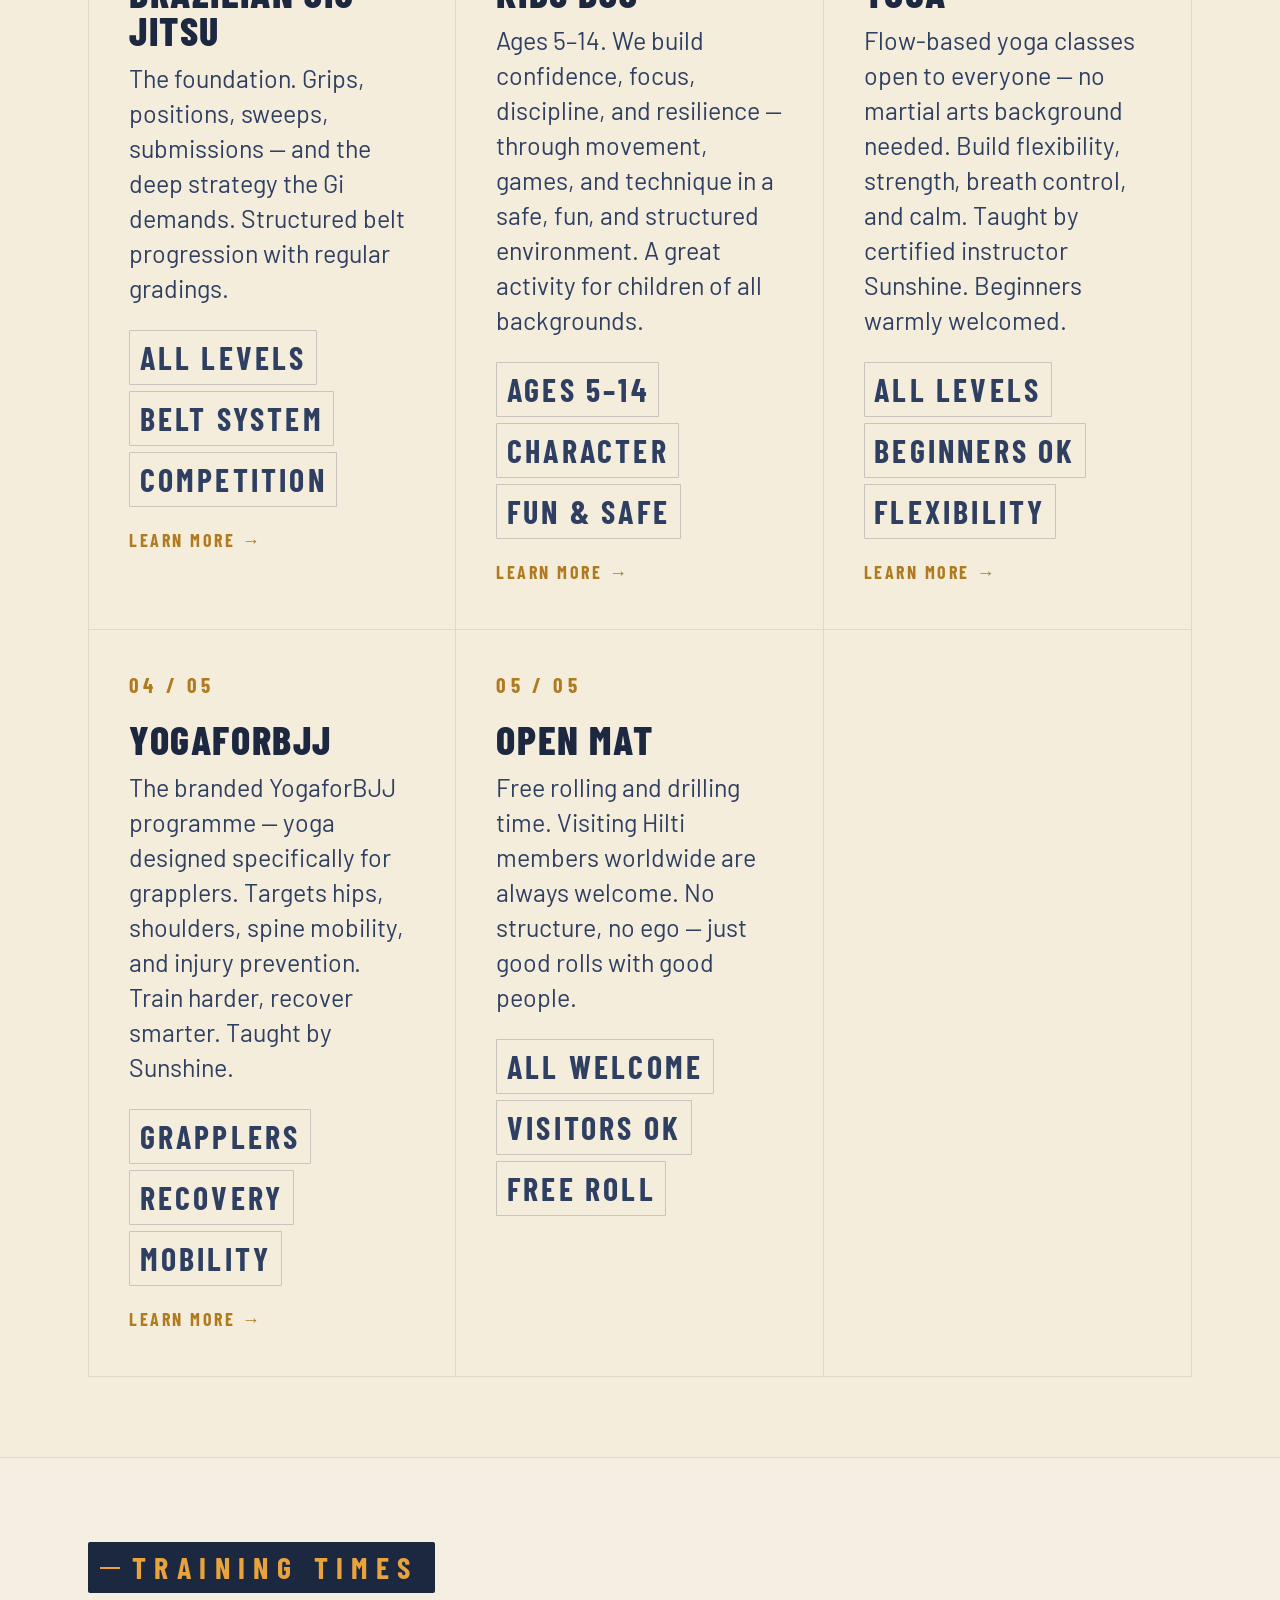
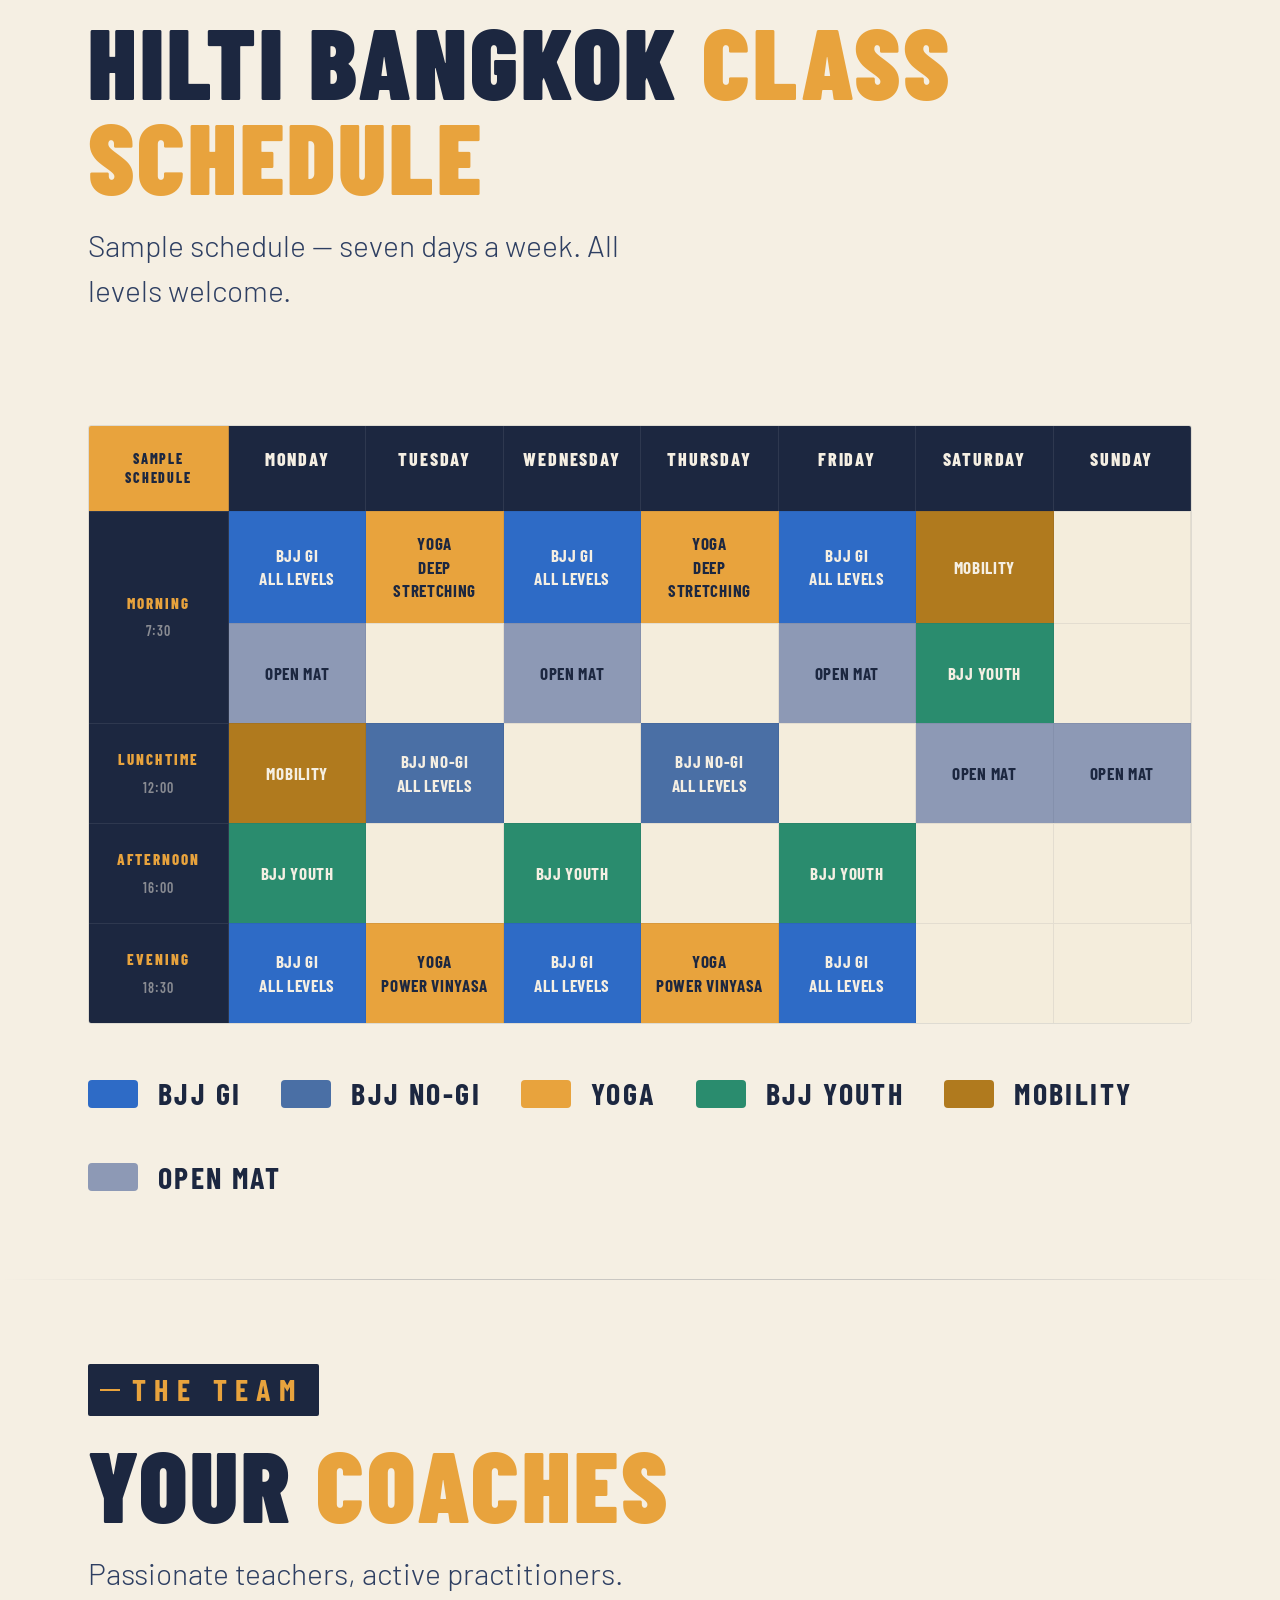
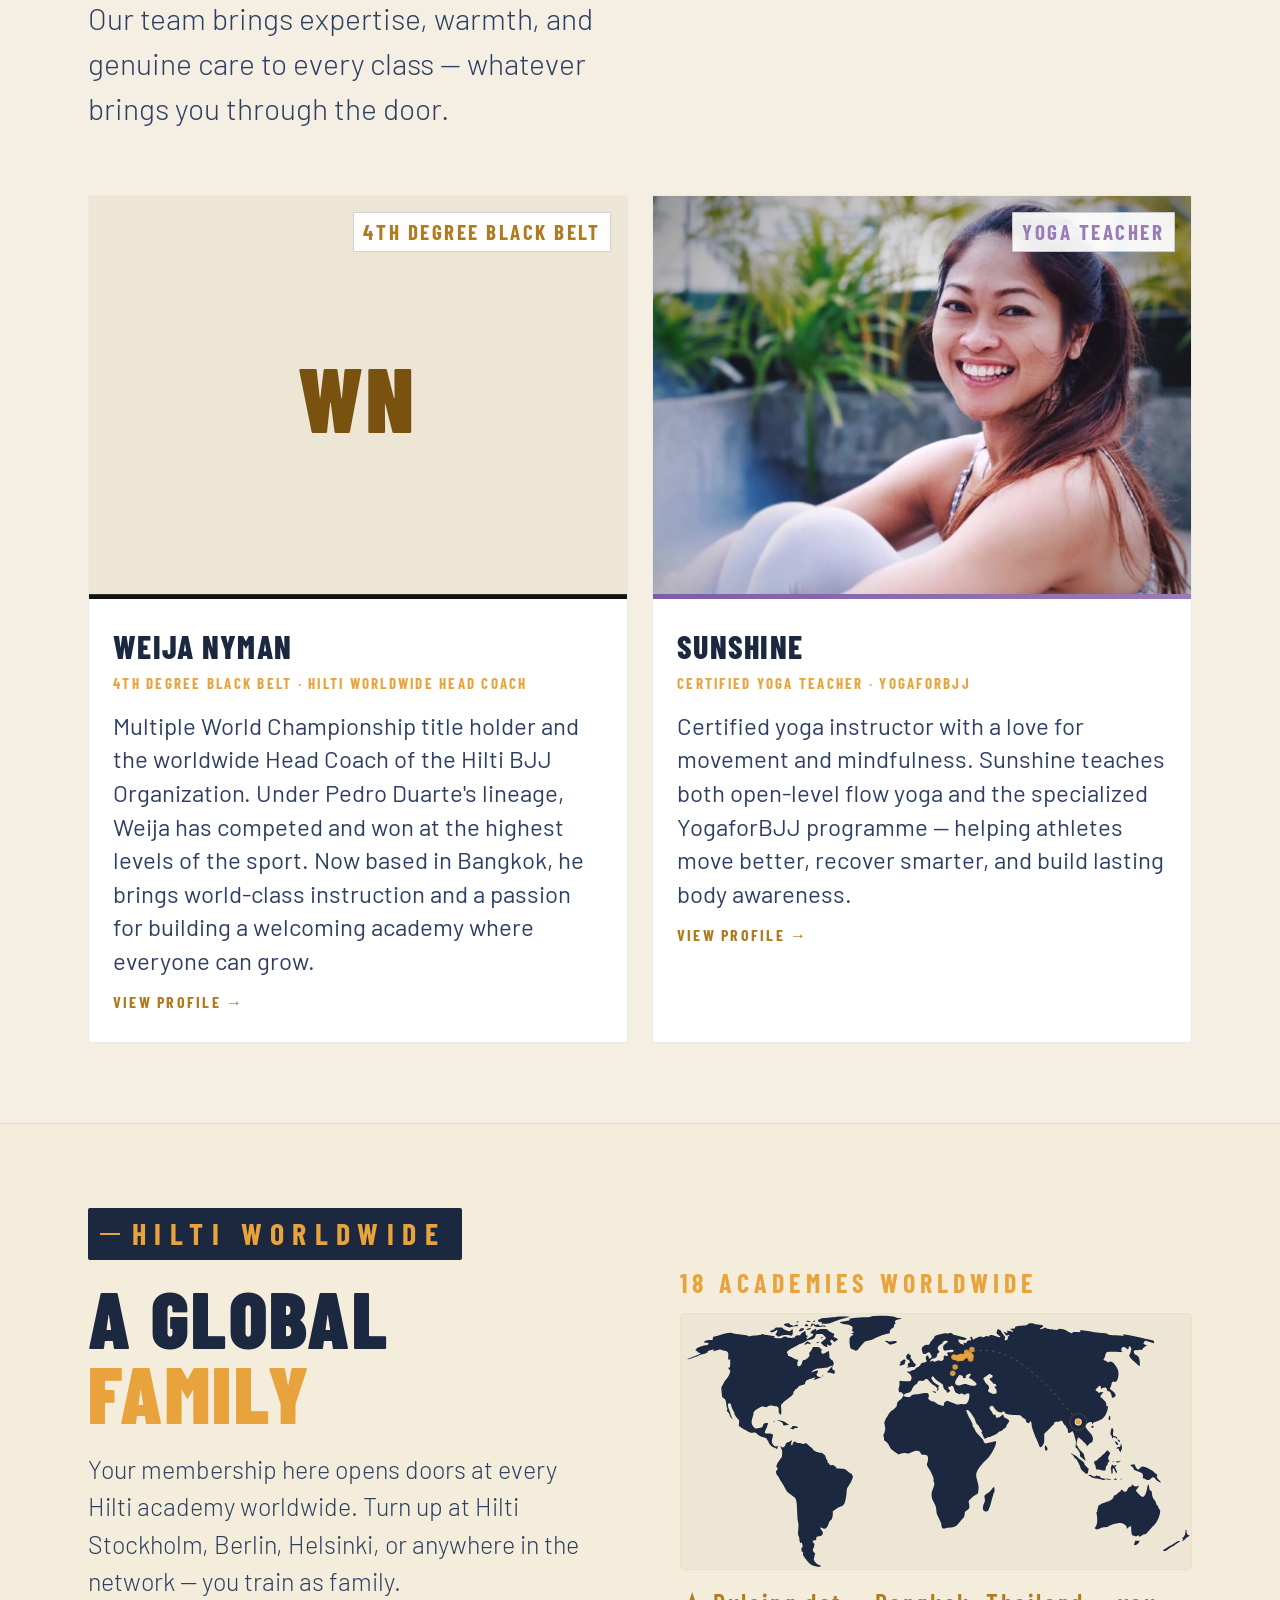
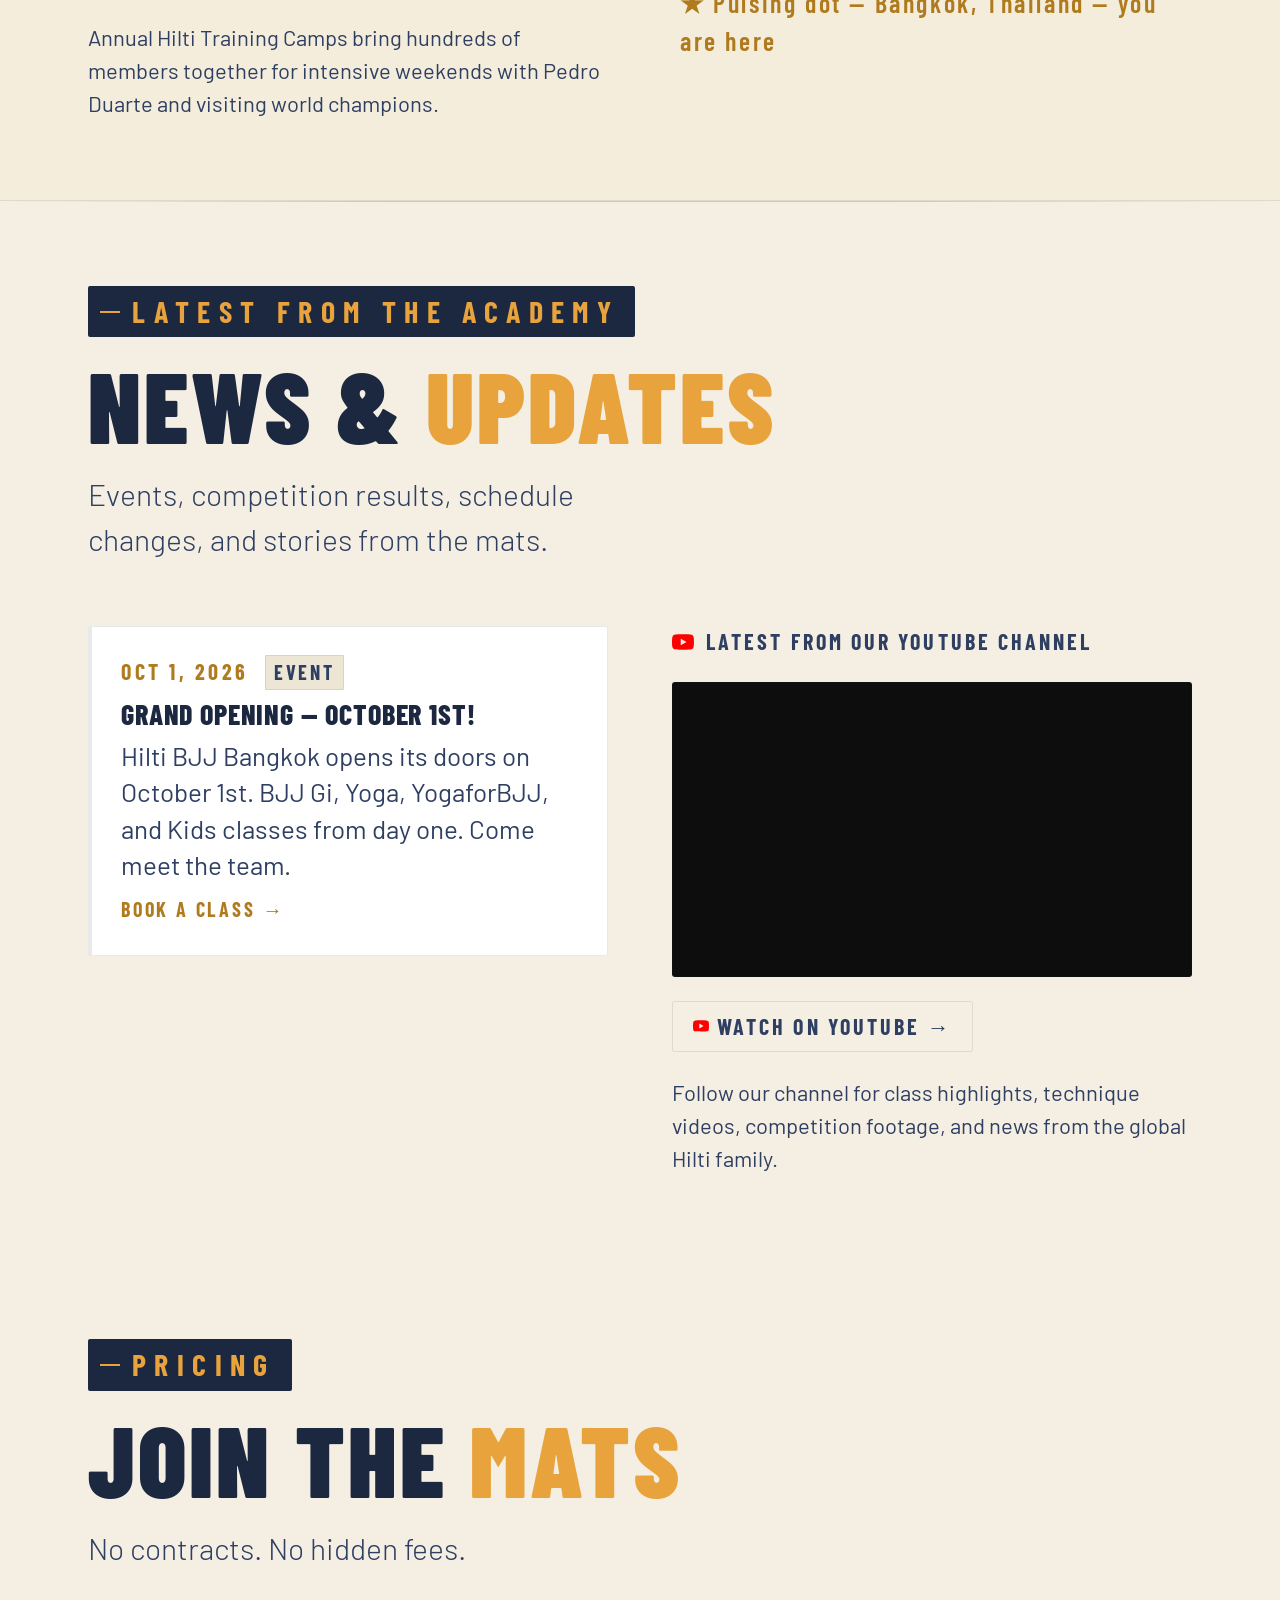
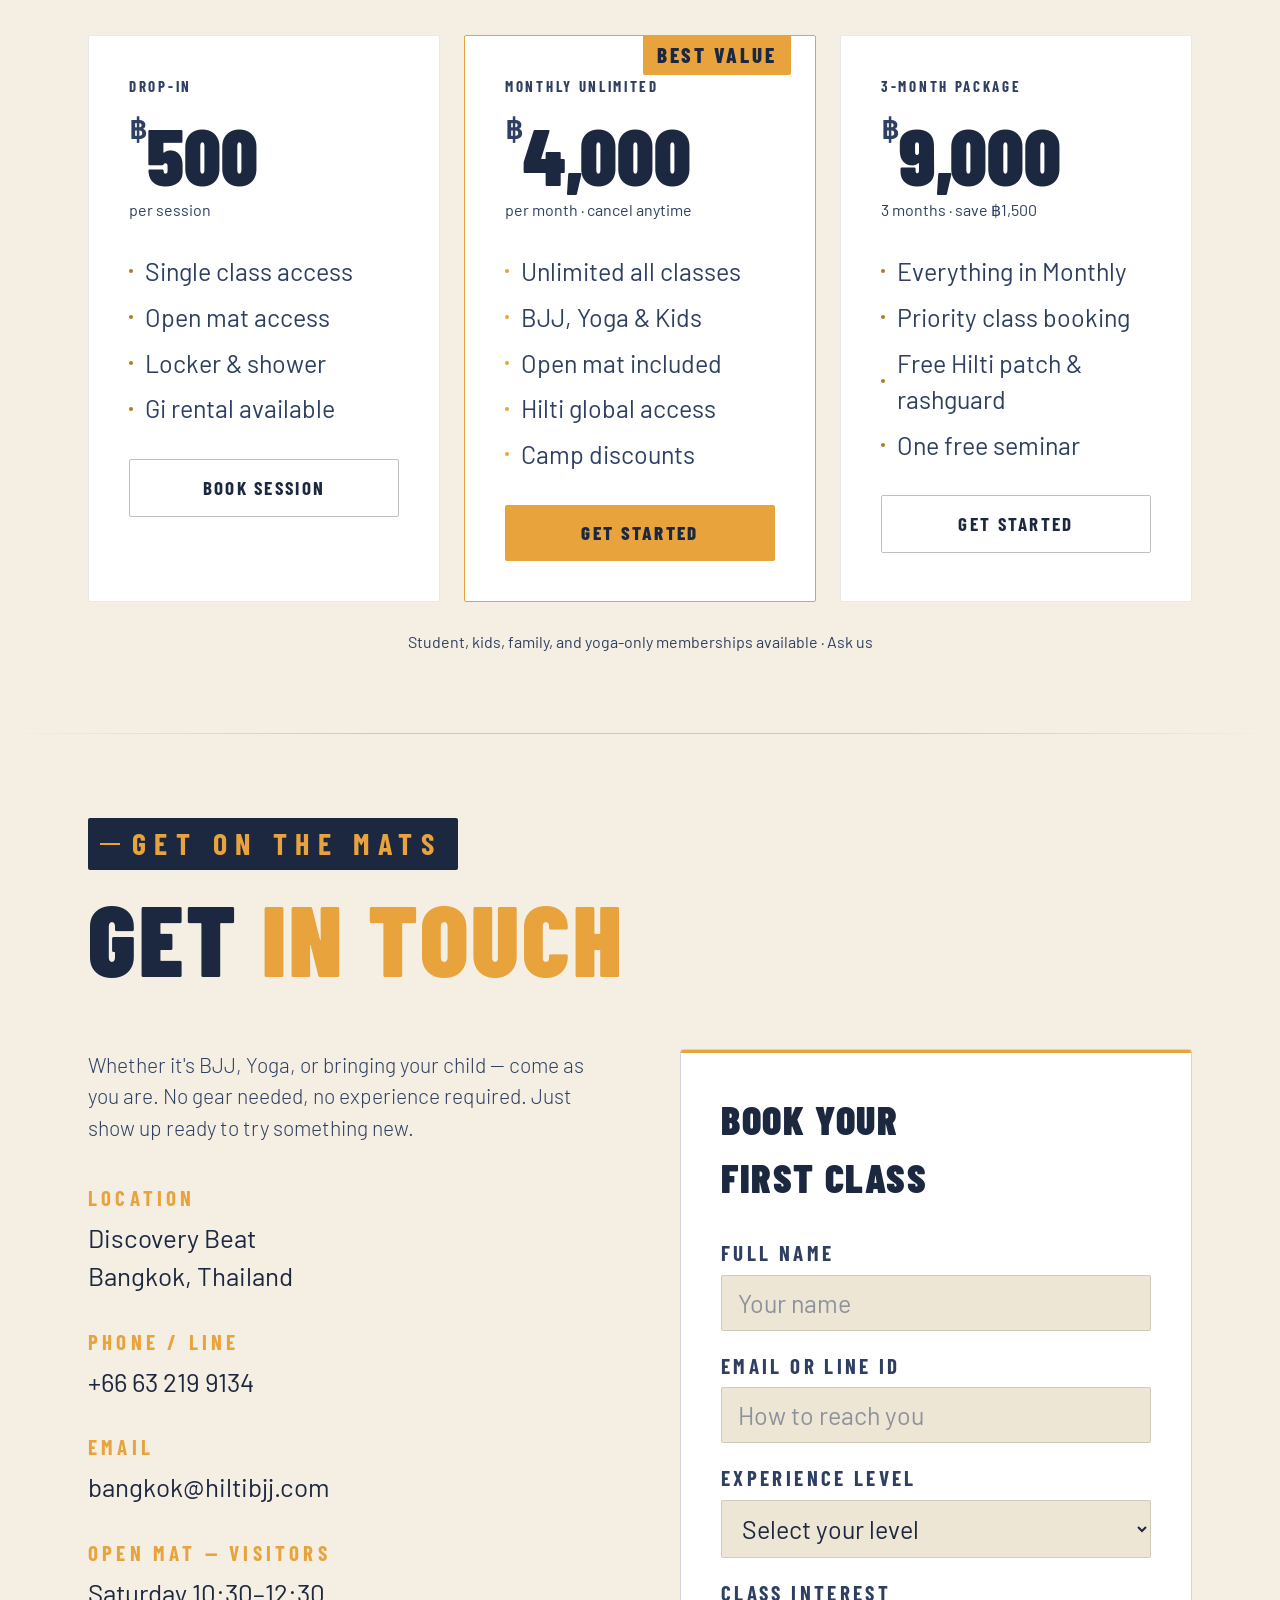
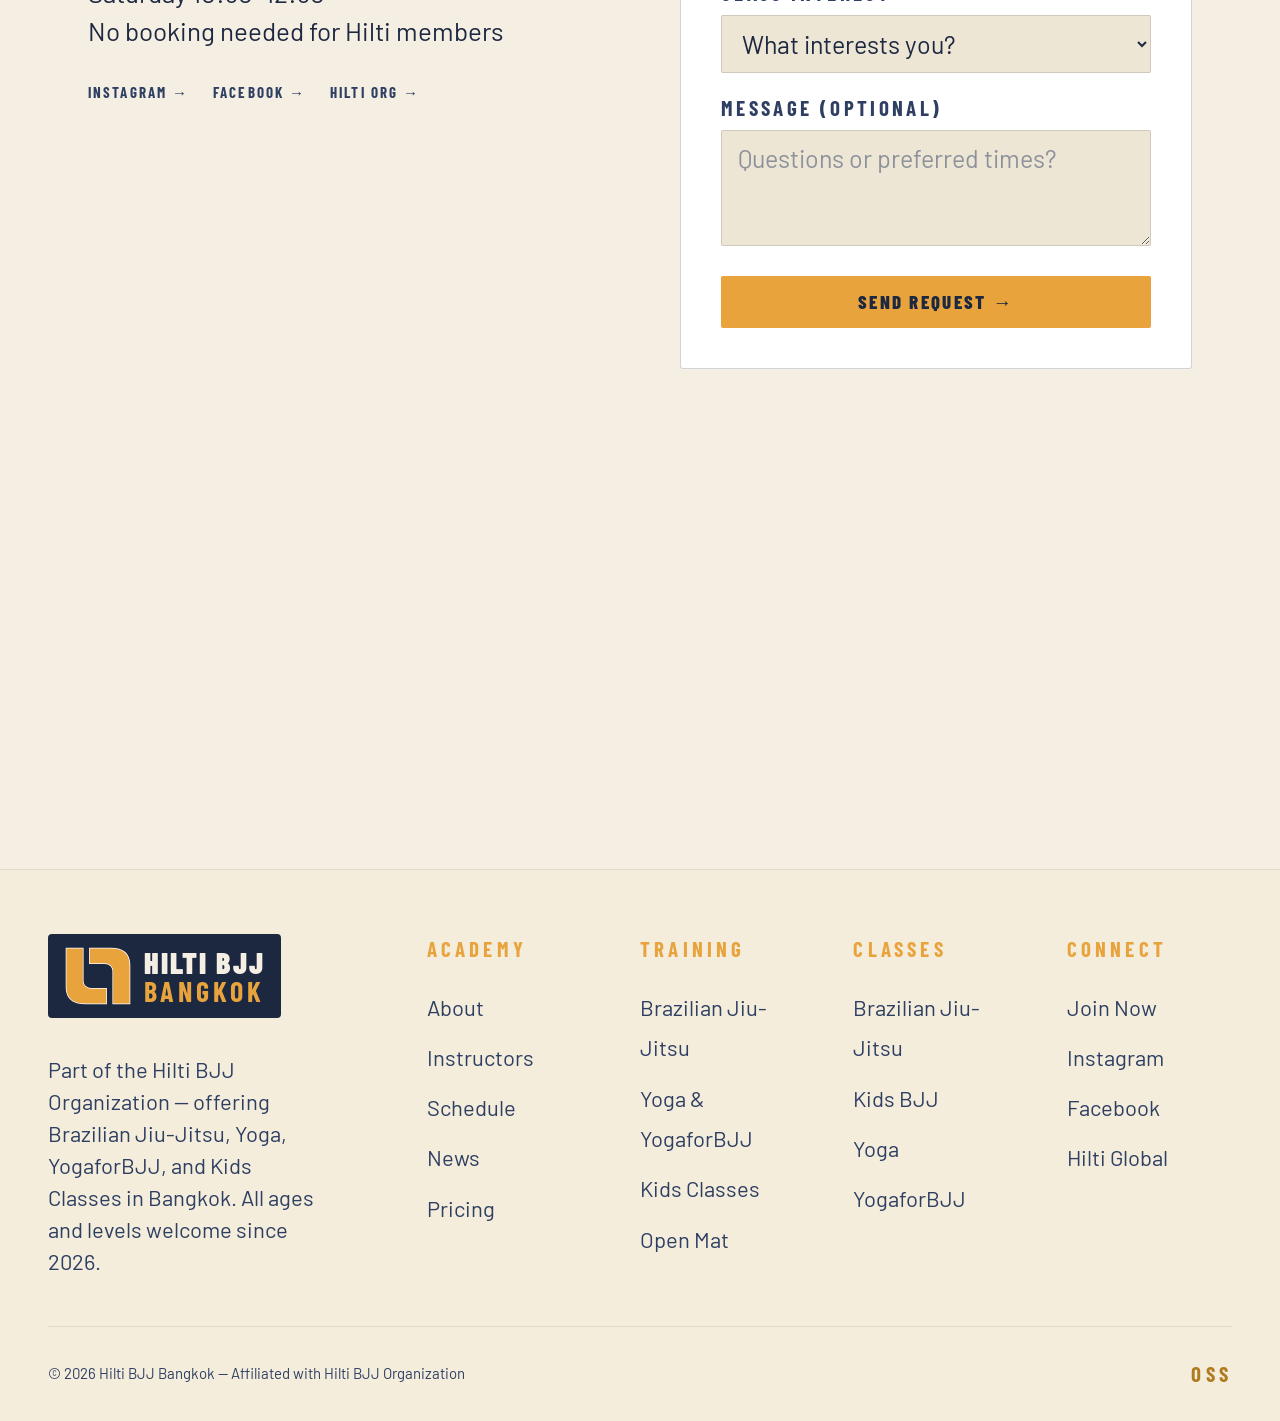
==== commit 7de23ff0: "Add files via upload" ====
--- a/index.html
+++ b/index.html
@@ -945,7 +945,7 @@
   <div class="footer-inner">
     <div class="footer-top">
       <div class="footer-brand">
-        <div style="display:flex;align-items:center;gap:0.75rem;margin-bottom:1rem">
+        <div style="display:inline-flex;align-items:center;gap:0.75rem;background:#1C2740;padding:0.75rem 1rem;border-radius:4px;margin-bottom:1rem">
           <svg width="68" height="60" viewBox="272.75 210.5 279.5 246.54" xmlns="http://www.w3.org/2000/svg">
             <g fill="#E8A33D" stroke="#FFFFFF" stroke-width="6" stroke-linejoin="miter" stroke-miterlimit="10" paint-order="stroke">
               <path d="M282.75,220.5 L350.22,220.5 L350.22,355.32 A34,31 0 0 0 384.22,386.32 L446.23,386.32 L446.23,447.04 L360.6,447.04 C308.7,447.04 282.75,424.38 282.75,379.07 L282.75,220.5 Z"/>
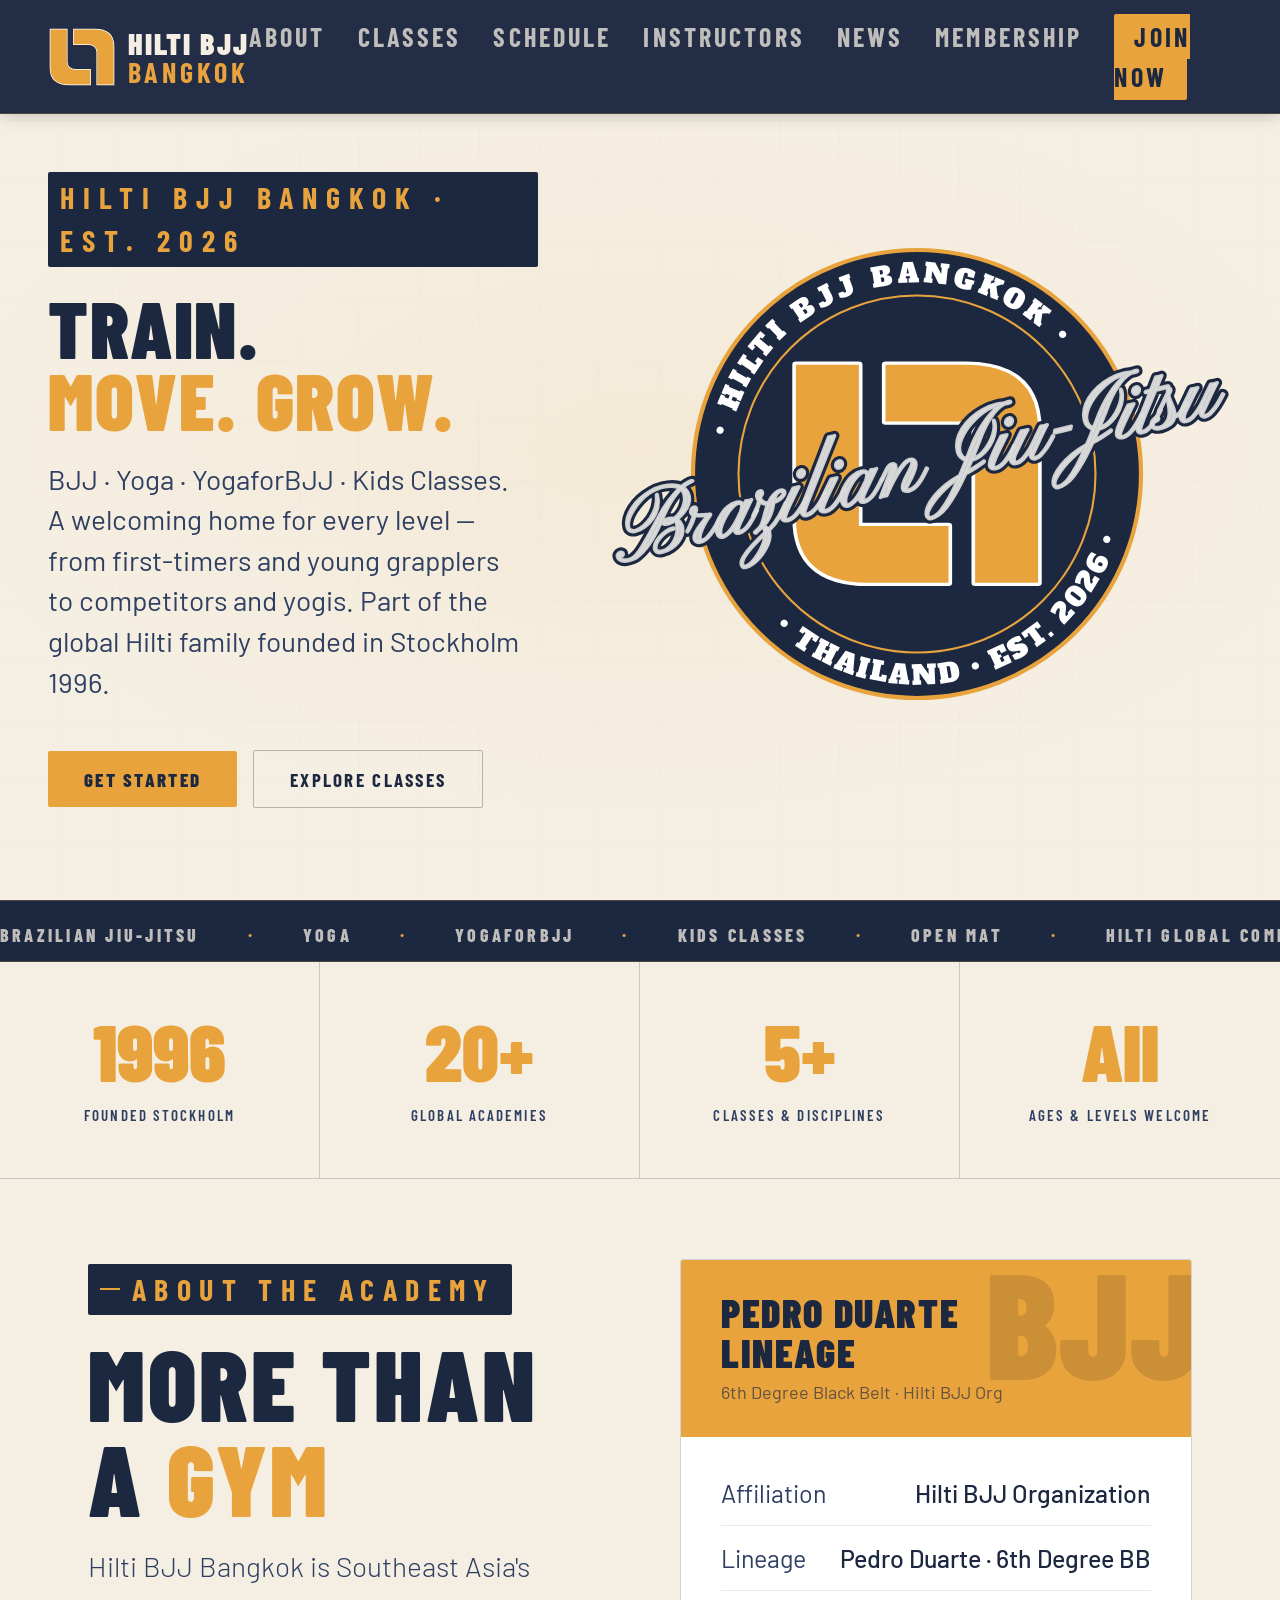
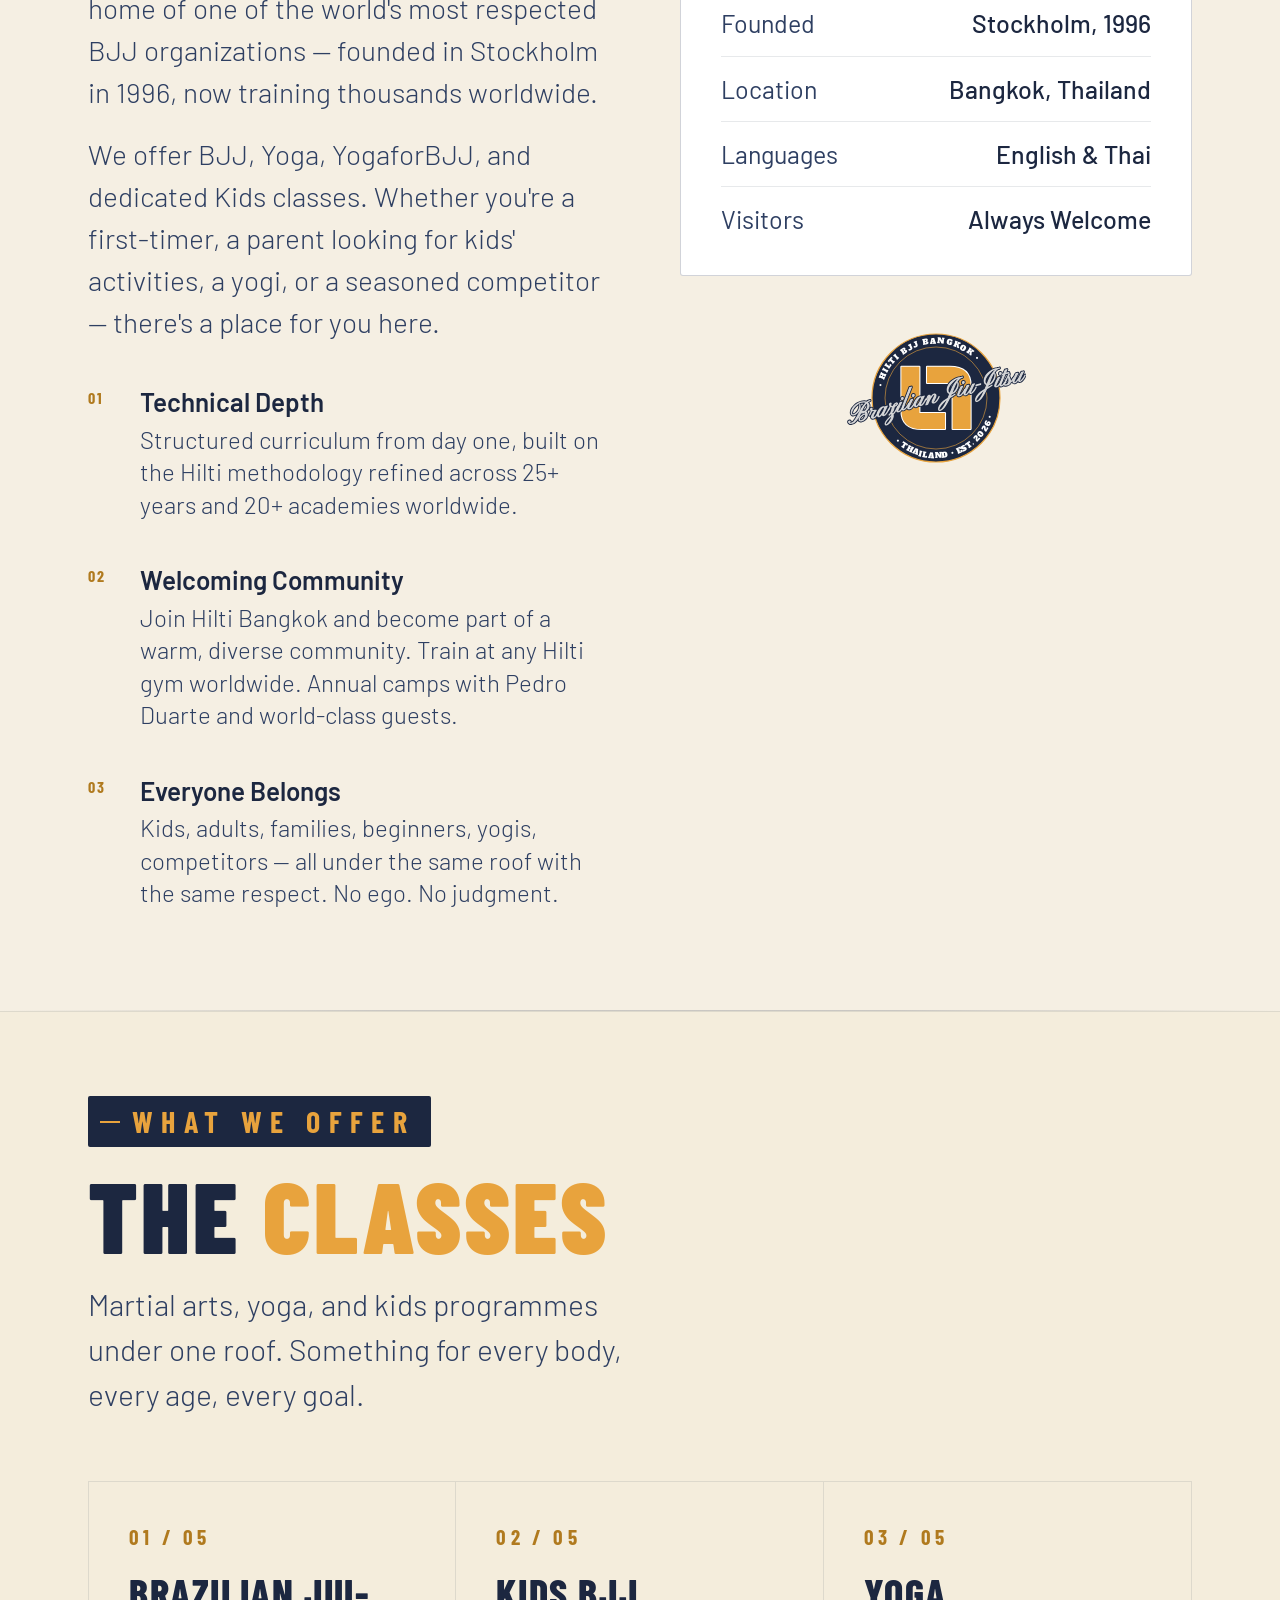
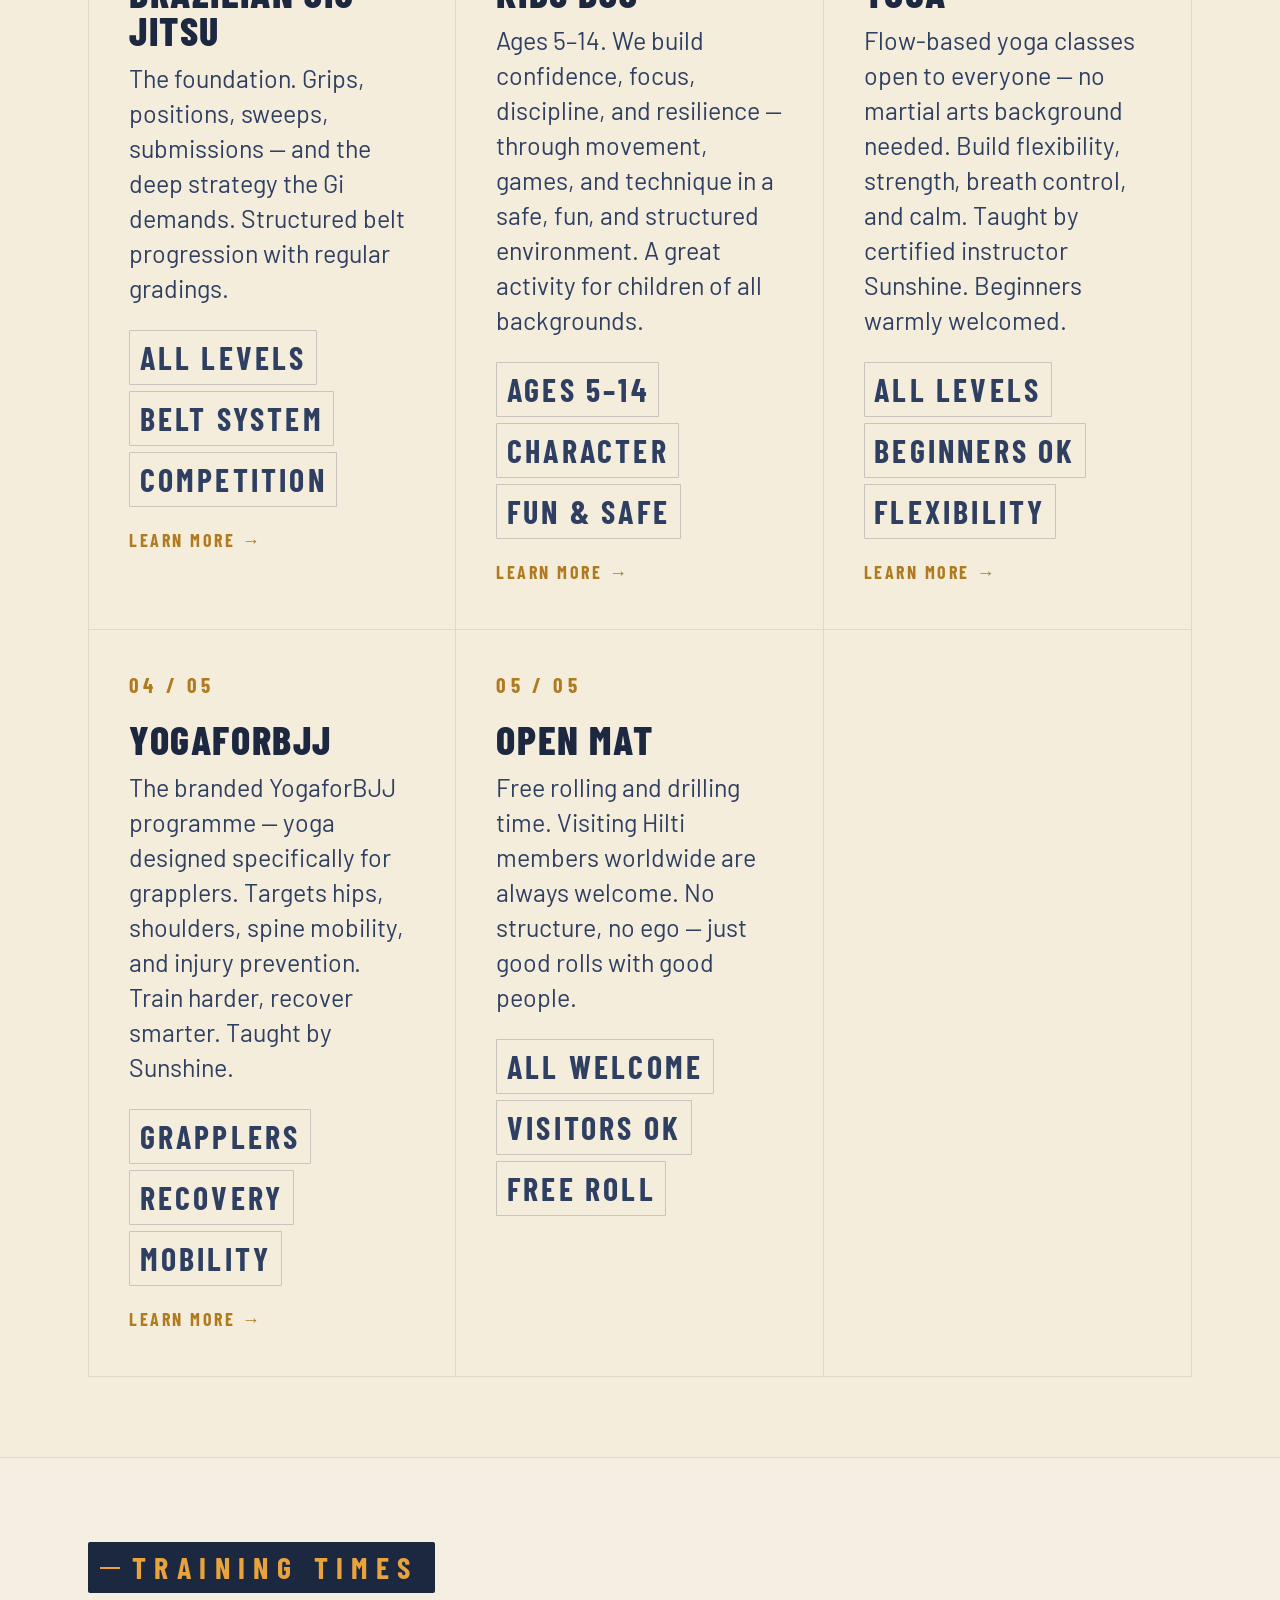
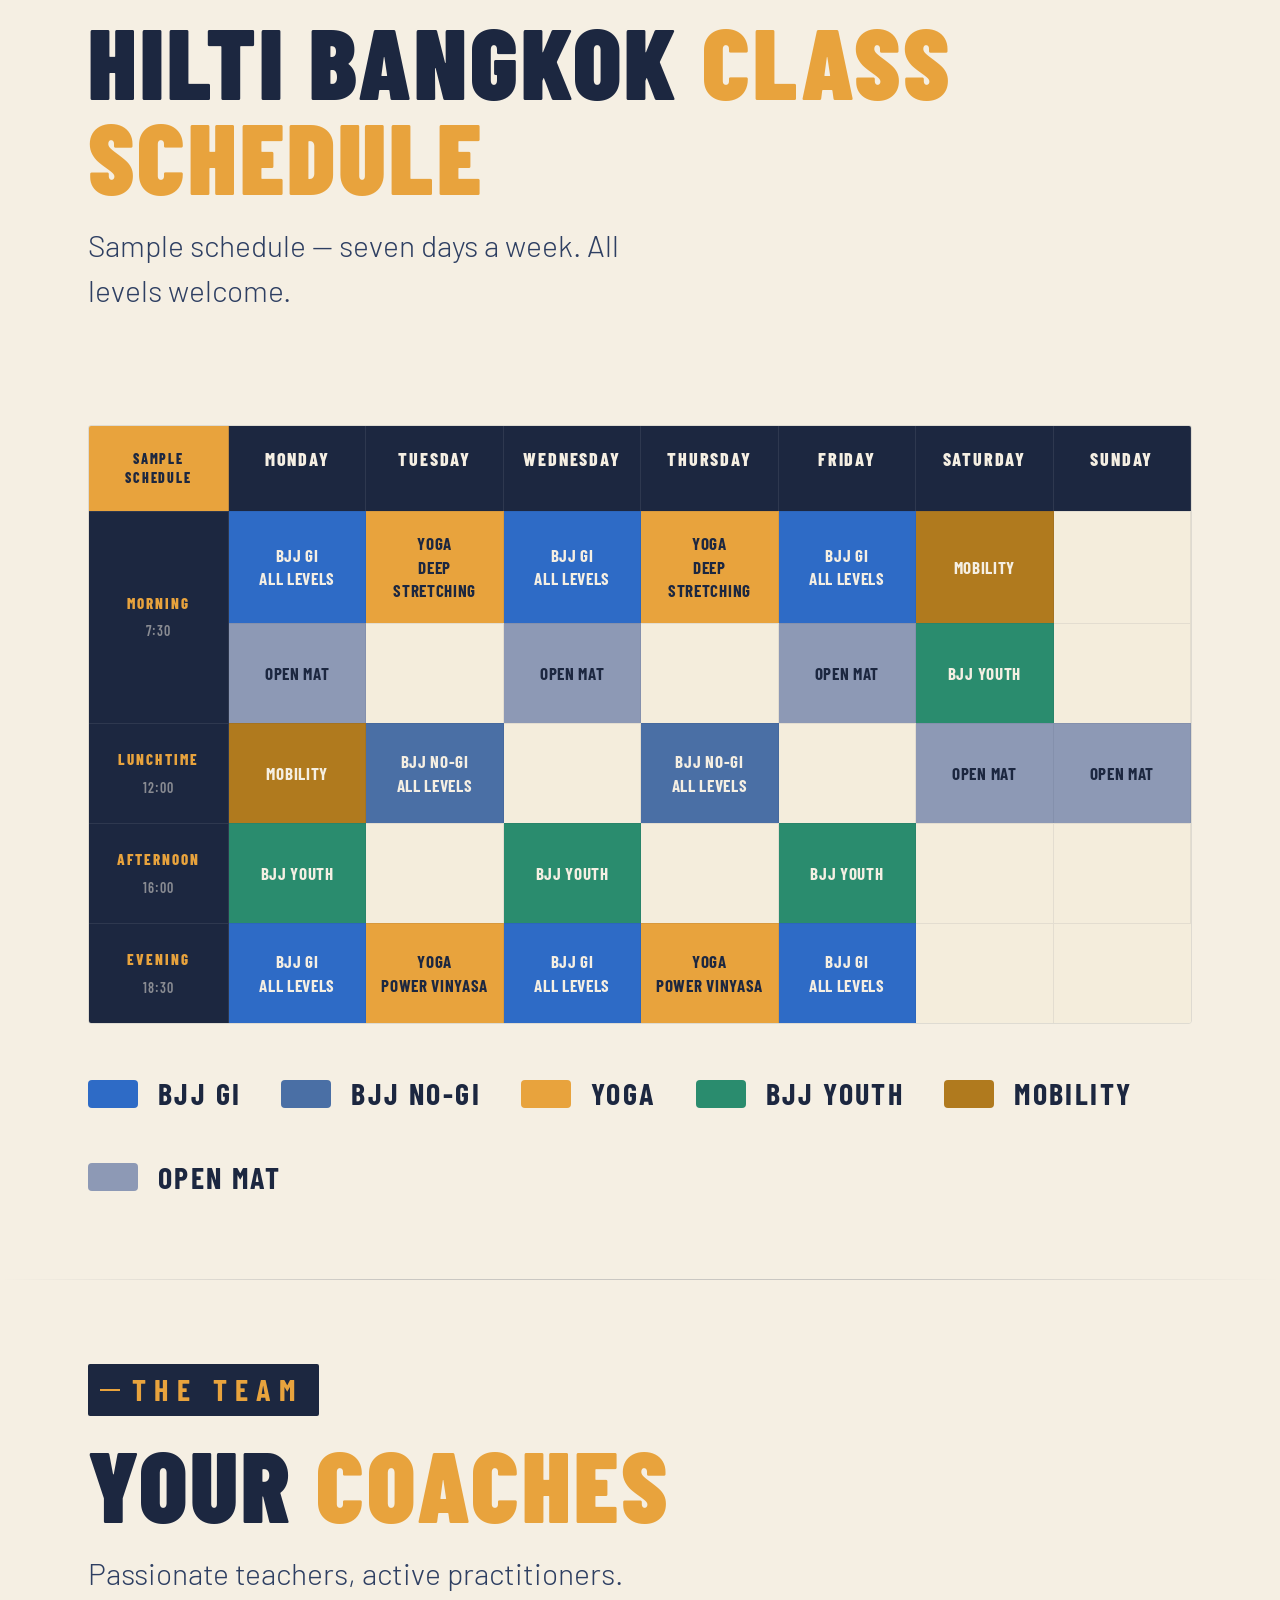
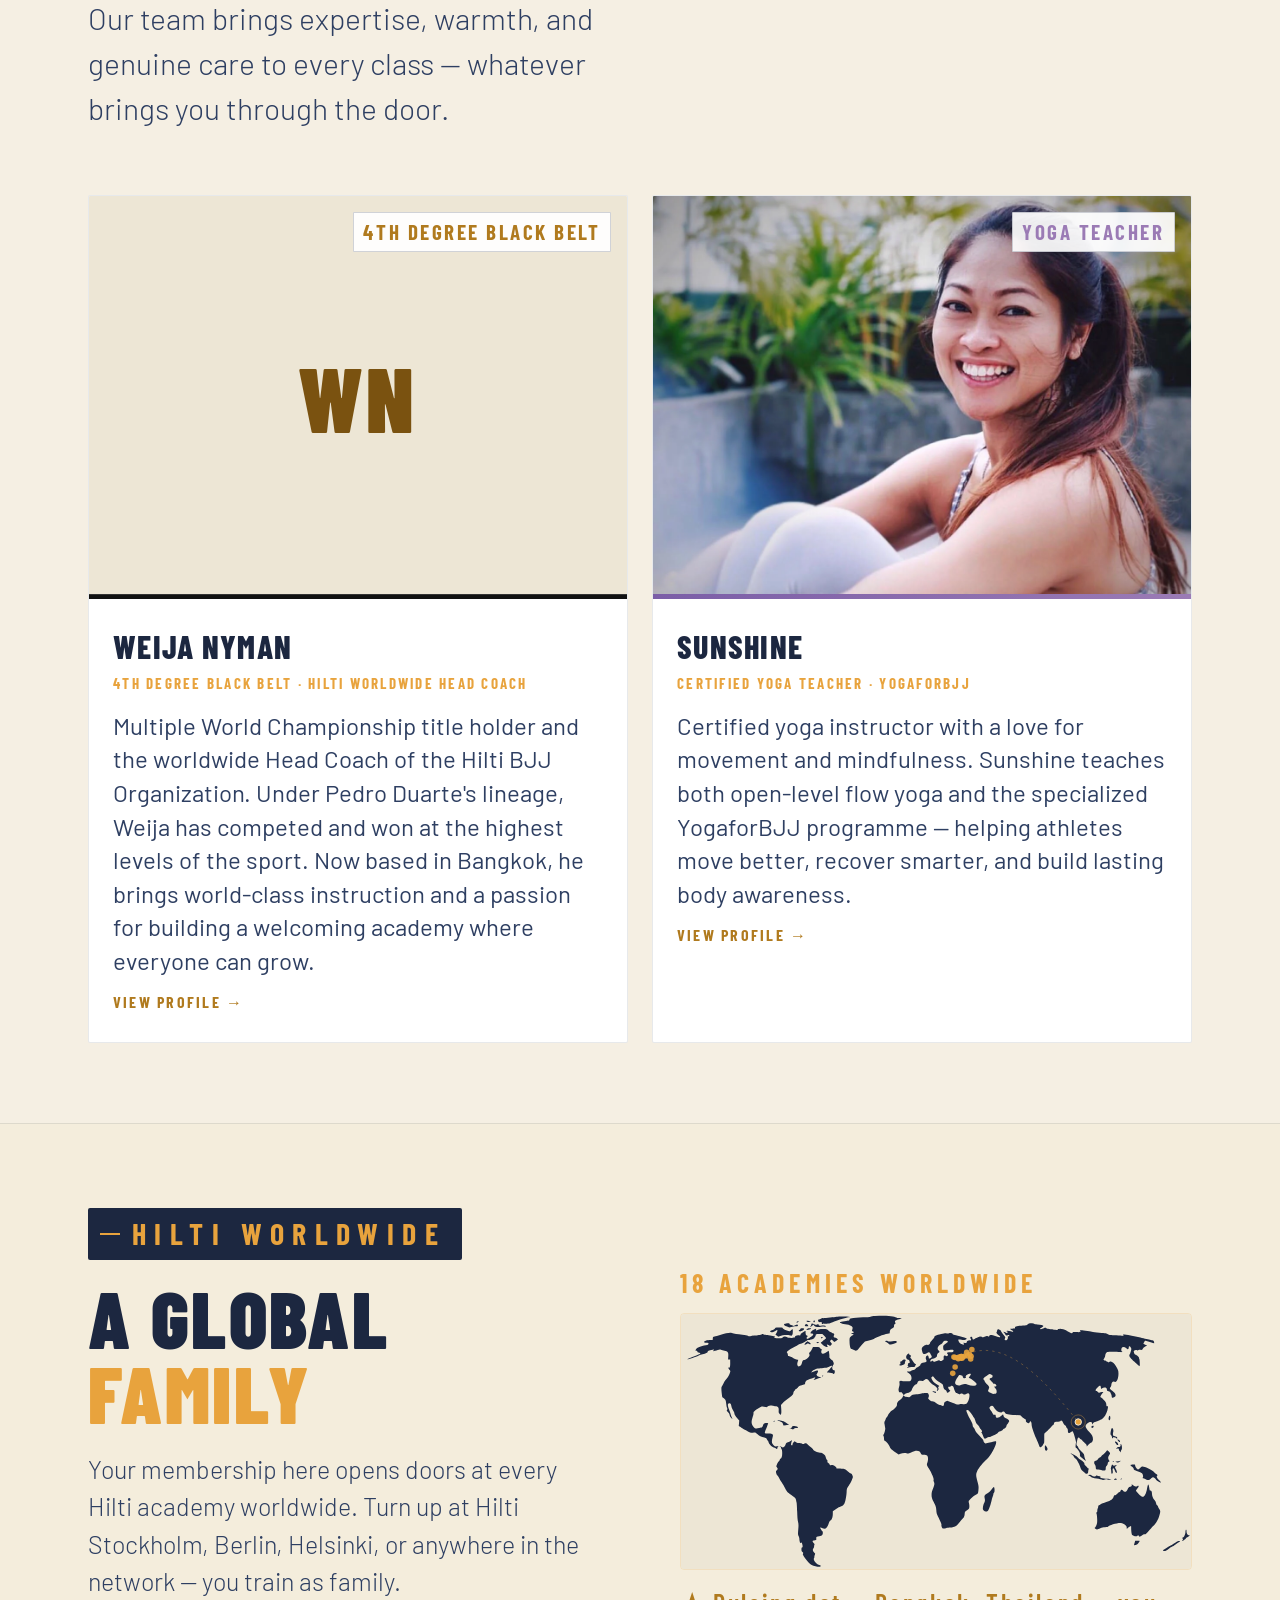
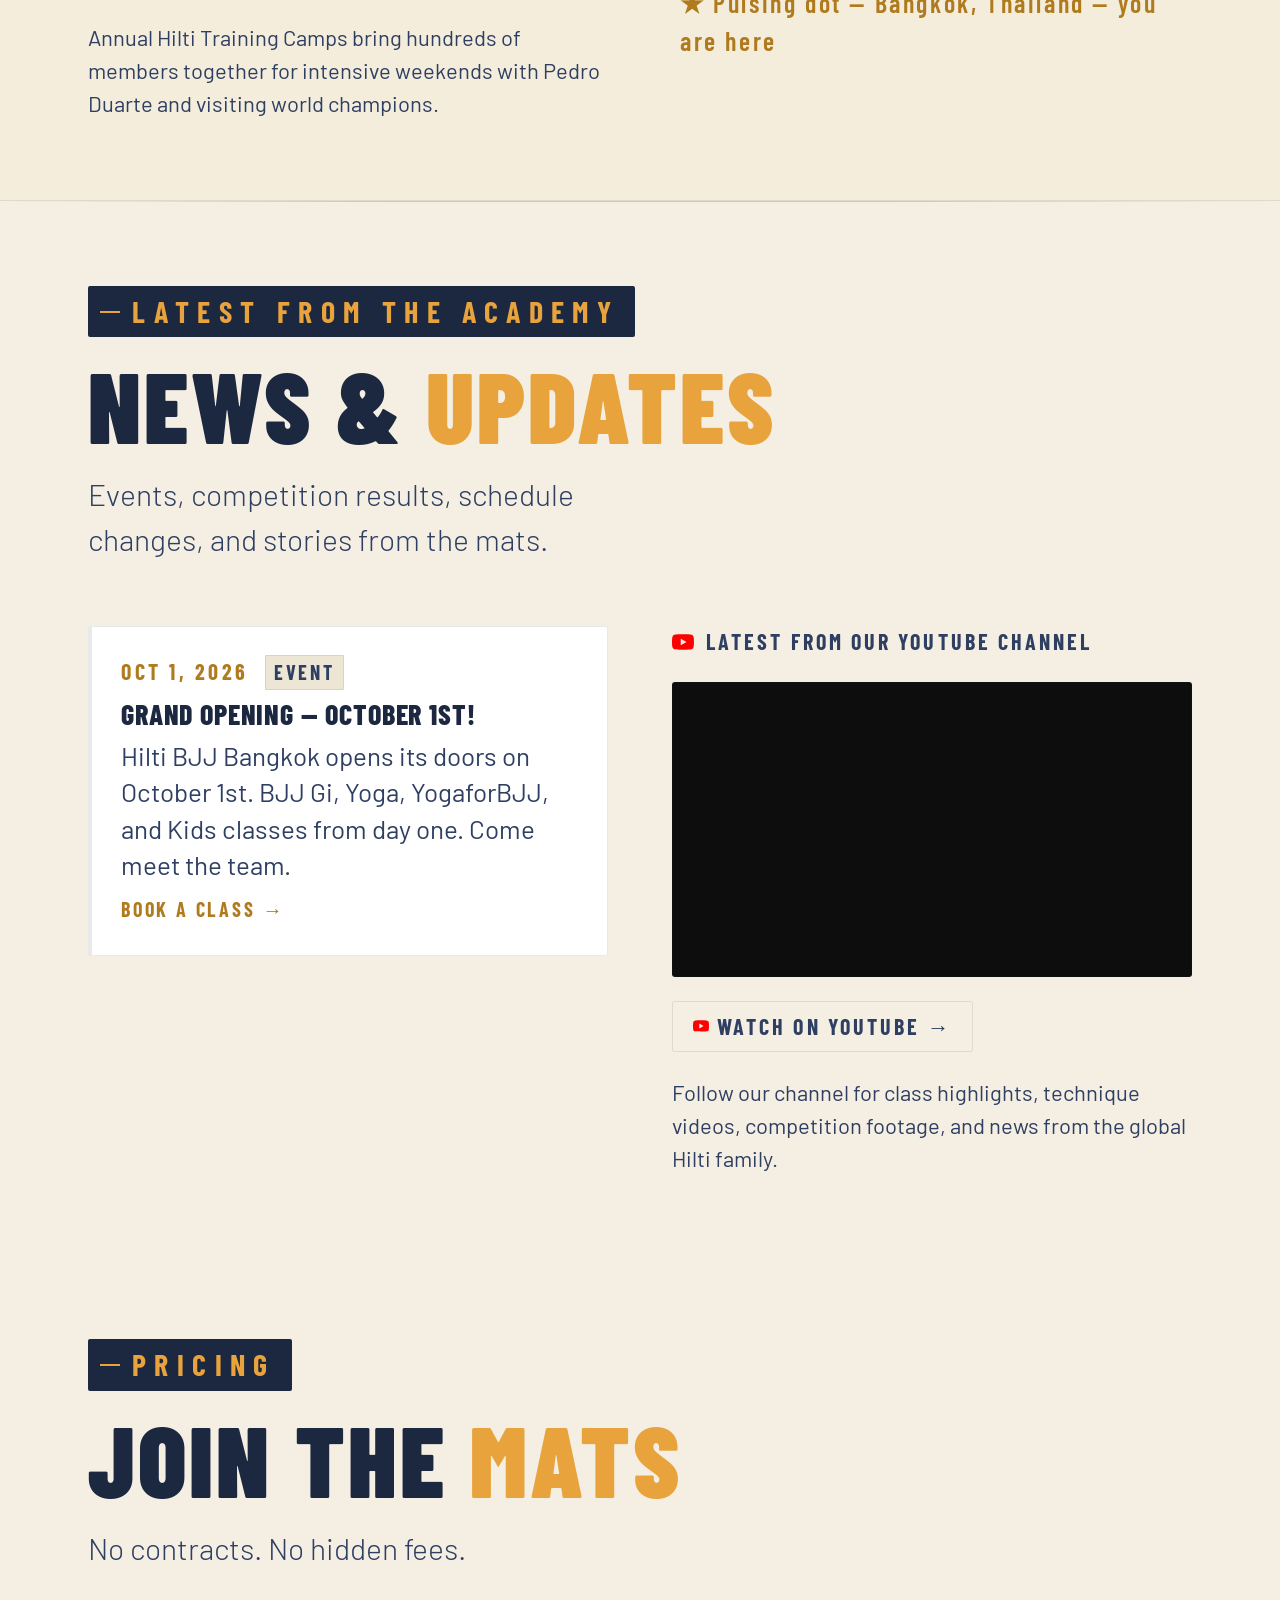
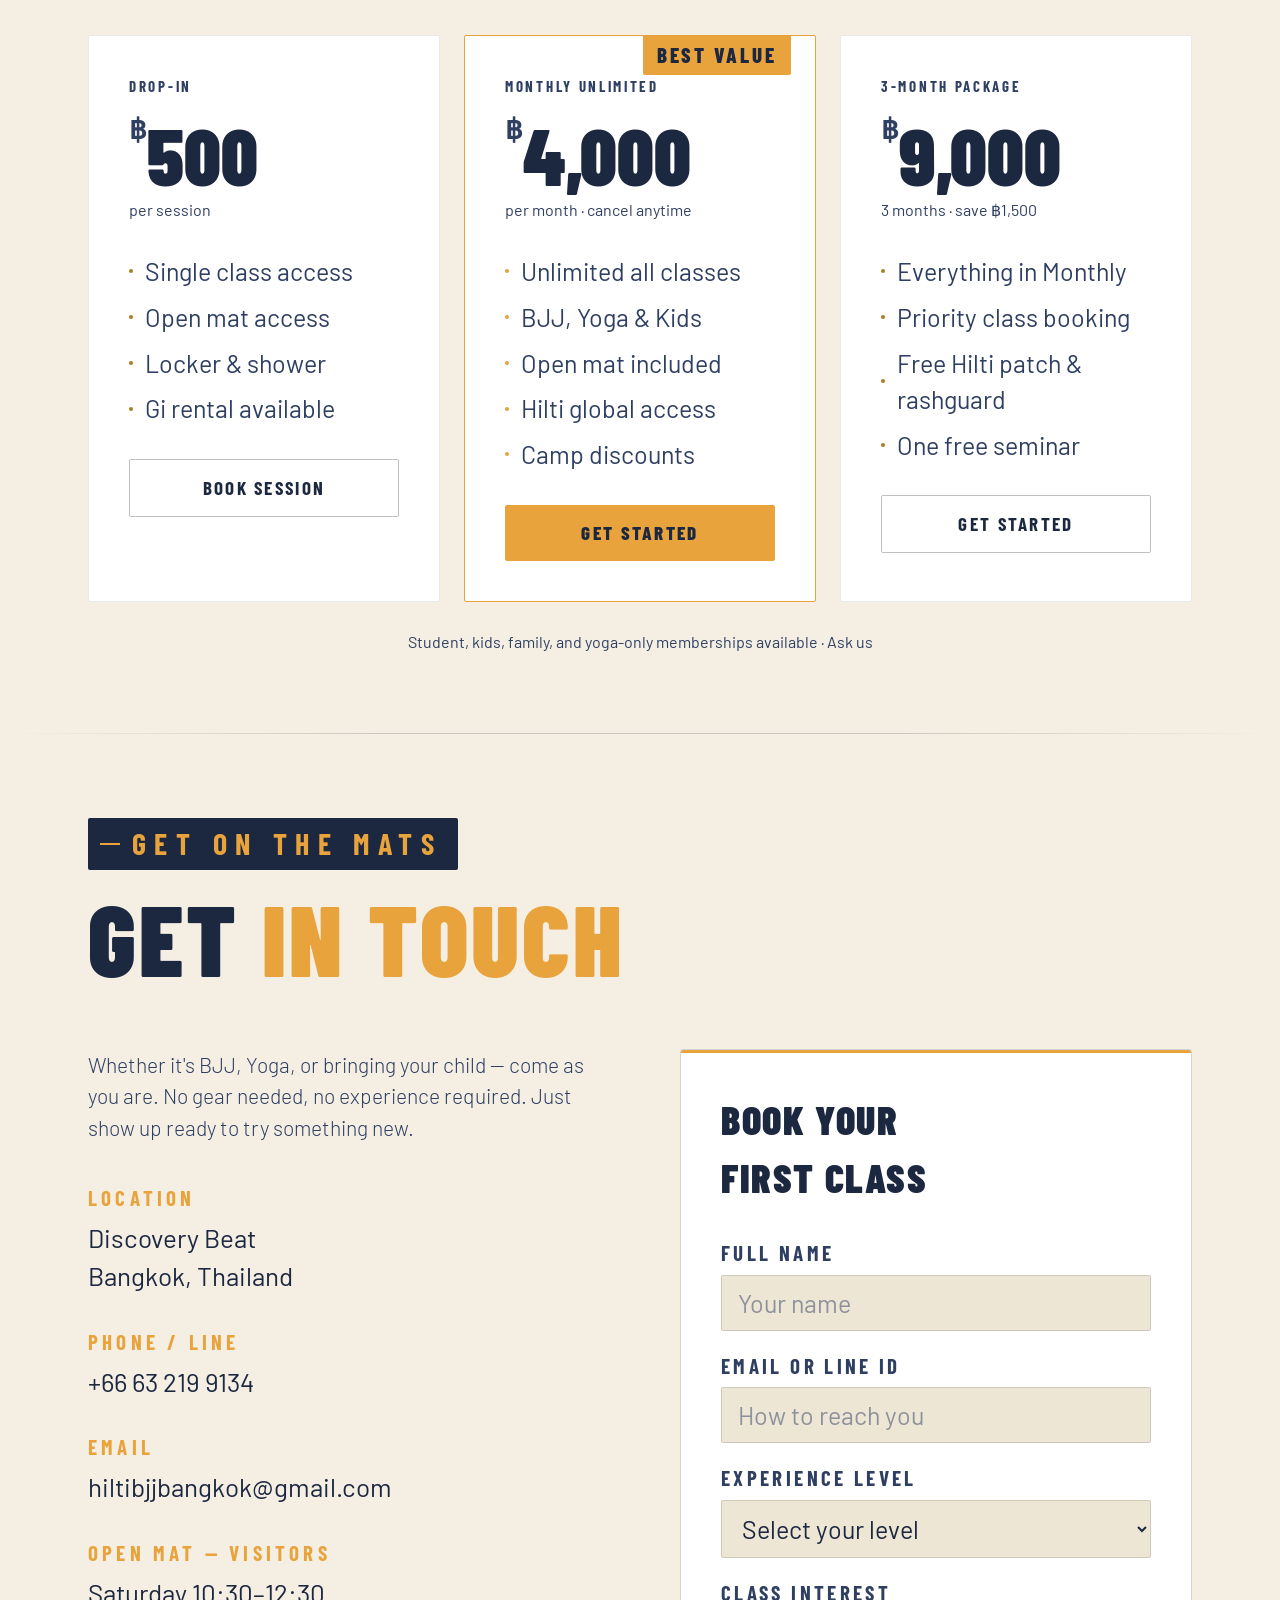
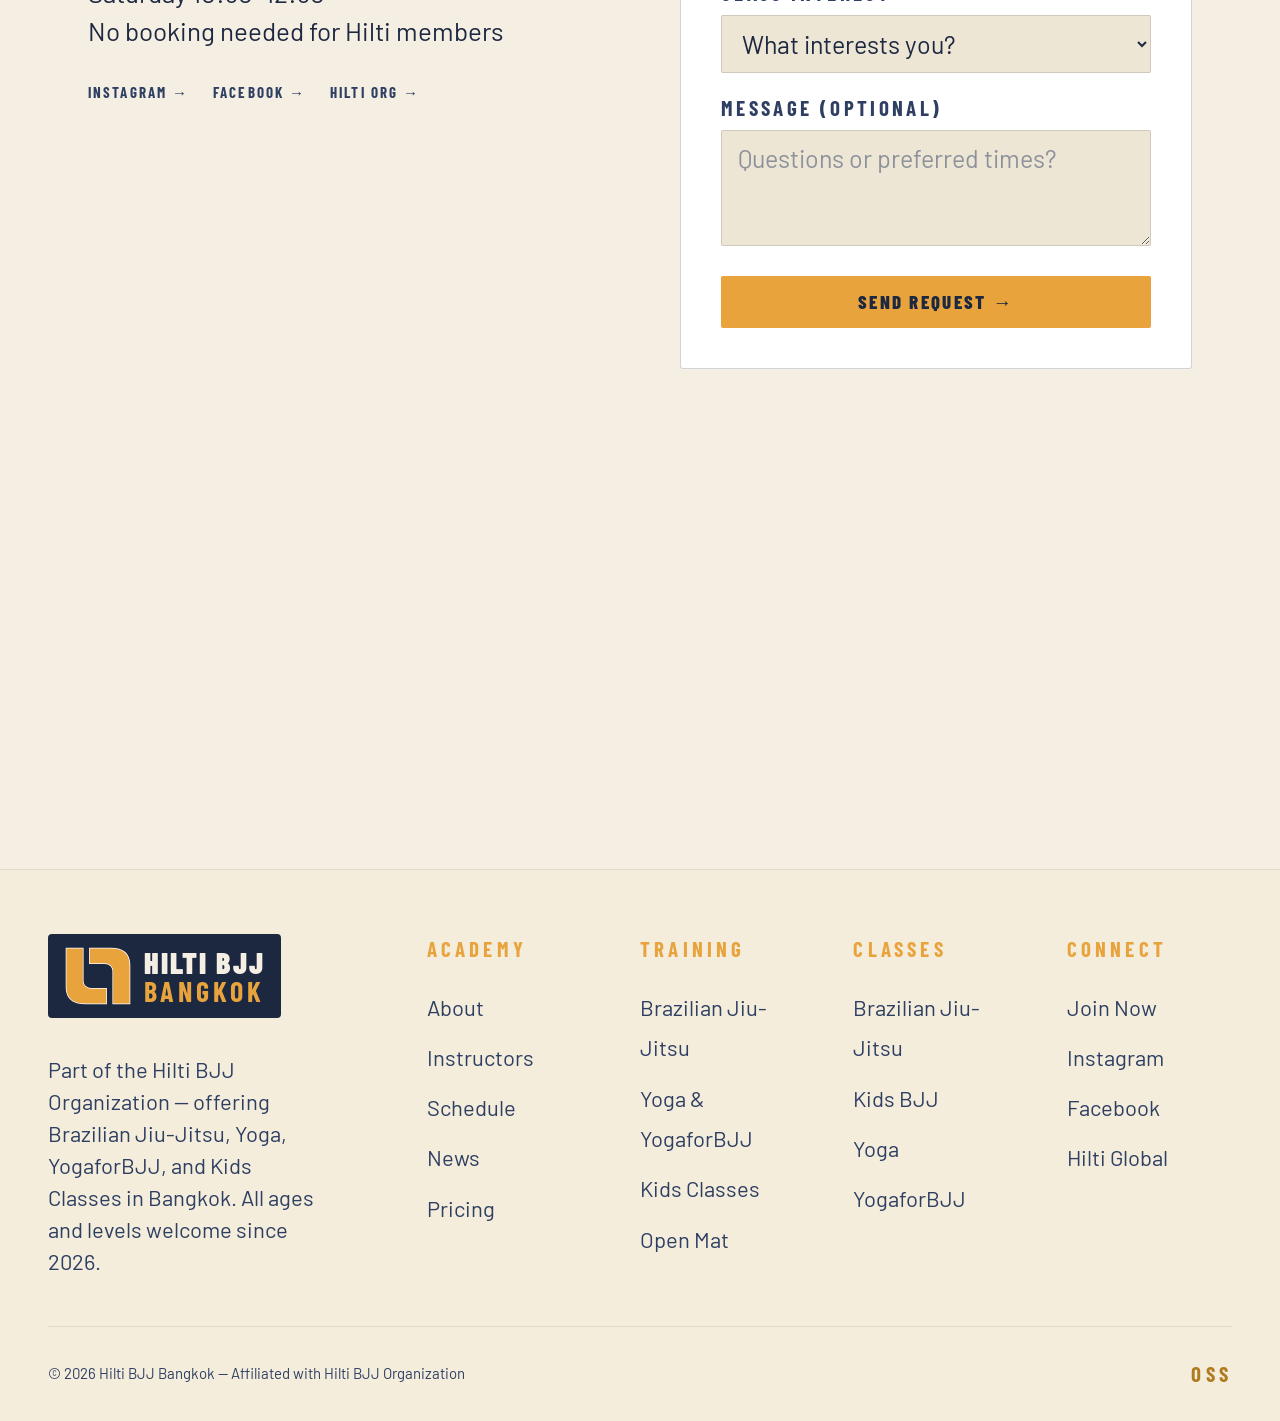
==== commit 0e152de0: "Add files via upload" ====
--- a/index.html
+++ b/index.html
@@ -48,7 +48,7 @@
   "logo": "https://www.hiltibjjbangkok.com/logo.png",
   "image": "https://www.hiltibjjbangkok.com/og-image.jpg",
   "telephone": "+66632199134",
-  "email": "bangkok@hiltibjj.com",
+  "email": "hiltibjjbangkok@gmail.com",
   "address": {
     "@type": "PostalAddress",
     "streetAddress": "Discovery Beat",
@@ -904,7 +904,7 @@
       <div class="contact-items">
         <div class="ci"><label>Location</label><p>Discovery Beat<br>Bangkok, Thailand</p></div>
         <div class="ci"><label>Phone / LINE</label><p><a href="tel:+66632199134">+66 63 219 9134</a></p></div>
-        <div class="ci"><label>Email</label><p><a href="mailto:bangkok@hiltibjj.com">bangkok@hiltibjj.com</a></p></div>
+        <div class="ci"><label>Email</label><p><a href="mailto:hiltibjjbangkok@gmail.com">hiltibjjbangkok@gmail.com</a></p></div>
         <div class="ci"><label>Open Mat — Visitors</label><p>Saturday 10:30–12:30<br>No booking needed for Hilti members</p></div>
       </div>
       <div style="display:flex;gap:1.5rem;margin-top:2rem;flex-wrap:wrap">
@@ -915,12 +915,16 @@
     </div>
     <div class="form-box">
       <h3>Book Your<br>First Class</h3>
-      <div class="ff"><label>Full Name</label><input type="text" placeholder="Your name"></div>
-      <div class="ff"><label>Email or LINE ID</label><input type="text" placeholder="How to reach you"></div>
-      <div class="ff"><label>Experience Level</label><select><option value="">Select your level</option><option>Complete Beginner</option><option>Some BJJ background</option><option>Other martial arts</option><option>Competition experience</option></select></div>
-      <div class="ff"><label>Class Interest</label><select><option value="">What interests you?</option><option>Brazilian Jiu-Jitsu</option><option>Yoga</option><option>YogaforBJJ</option><option>Kids Class (ages 5–10)</option><option>Kids Class (ages 10–14)</option><option>Not sure yet</option></select></div>
-      <div class="ff"><label>Message (Optional)</label><textarea rows="3" placeholder="Questions or preferred times?"></textarea></div>
-      <button class="btn-main" style="width:100%" onclick="this.textContent='Sent! See you on the mats.';this.style.background='#1C2740';this.style.color='#E8A33D'">Send Request →</button>
+      <form id="contact-form" action="send_form_email.php" method="POST">
+        <input type="hidden" name="website" value="" style="display:none">
+        <div class="ff"><label>Full Name</label><input type="text" name="name" placeholder="Your name" required></div>
+        <div class="ff"><label>Email or LINE ID</label><input type="text" name="contact" placeholder="How to reach you" required></div>
+        <div class="ff"><label>Experience Level</label><select name="experience"><option value="">Select your level</option><option>Complete Beginner</option><option>Some BJJ background</option><option>Other martial arts</option><option>Competition experience</option></select></div>
+        <div class="ff"><label>Class Interest</label><select name="interest"><option value="">What interests you?</option><option>Brazilian Jiu-Jitsu</option><option>Yoga</option><option>YogaforBJJ</option><option>Kids Class (ages 5–10)</option><option>Kids Class (ages 10–14)</option><option>Not sure yet</option></select></div>
+        <div class="ff"><label>Message (Optional)</label><textarea name="message" rows="3" placeholder="Questions or preferred times?"></textarea></div>
+        <button type="submit" class="btn-main" style="width:100%" id="form-btn">Send Request →</button>
+      </form>
+      <p id="form-msg" style="display:none;margin-top:1rem;font-family:var(--font-display);font-size:15px;font-weight:700;color:#E8A33D"></p>
     </div>
   </div>
 </section>
@@ -972,5 +976,42 @@
 </footer>
 
 <script src="js/main.js"></script>
+<script>
+  var form = document.getElementById('contact-form');
+  var btn = document.getElementById('form-btn');
+  var msg = document.getElementById('form-msg');
+  if (form) {
+    form.addEventListener('submit', function(e) {
+      e.preventDefault();
+      btn.textContent = 'Sending…';
+      btn.disabled = true;
+      fetch(form.action, {
+        method: 'POST',
+        body: new FormData(form)
+      }).then(function(r) { return r.json(); }).then(function(data) {
+        if (data.status === 'success') {
+          form.reset();
+          btn.textContent = 'Sent!';
+          btn.style.background = '#1C2740';
+          btn.style.color = '#E8A33D';
+          msg.textContent = 'Thanks! We\'ll be in touch soon. See you on the mats.';
+          msg.style.display = 'block';
+        } else {
+          btn.textContent = 'Send Request →';
+          btn.disabled = false;
+          msg.textContent = data.message || 'Something went wrong. Please email hiltibjjbangkok@gmail.com';
+          msg.style.color = '#c0392b';
+          msg.style.display = 'block';
+        }
+      }).catch(function() {
+        btn.textContent = 'Send Request →';
+        btn.disabled = false;
+        msg.textContent = 'Something went wrong. Please email us at hiltibjjbangkok@gmail.com';
+        msg.style.color = '#c0392b';
+        msg.style.display = 'block';
+      });
+    });
+  }
+</script>
 </body>
 </html>
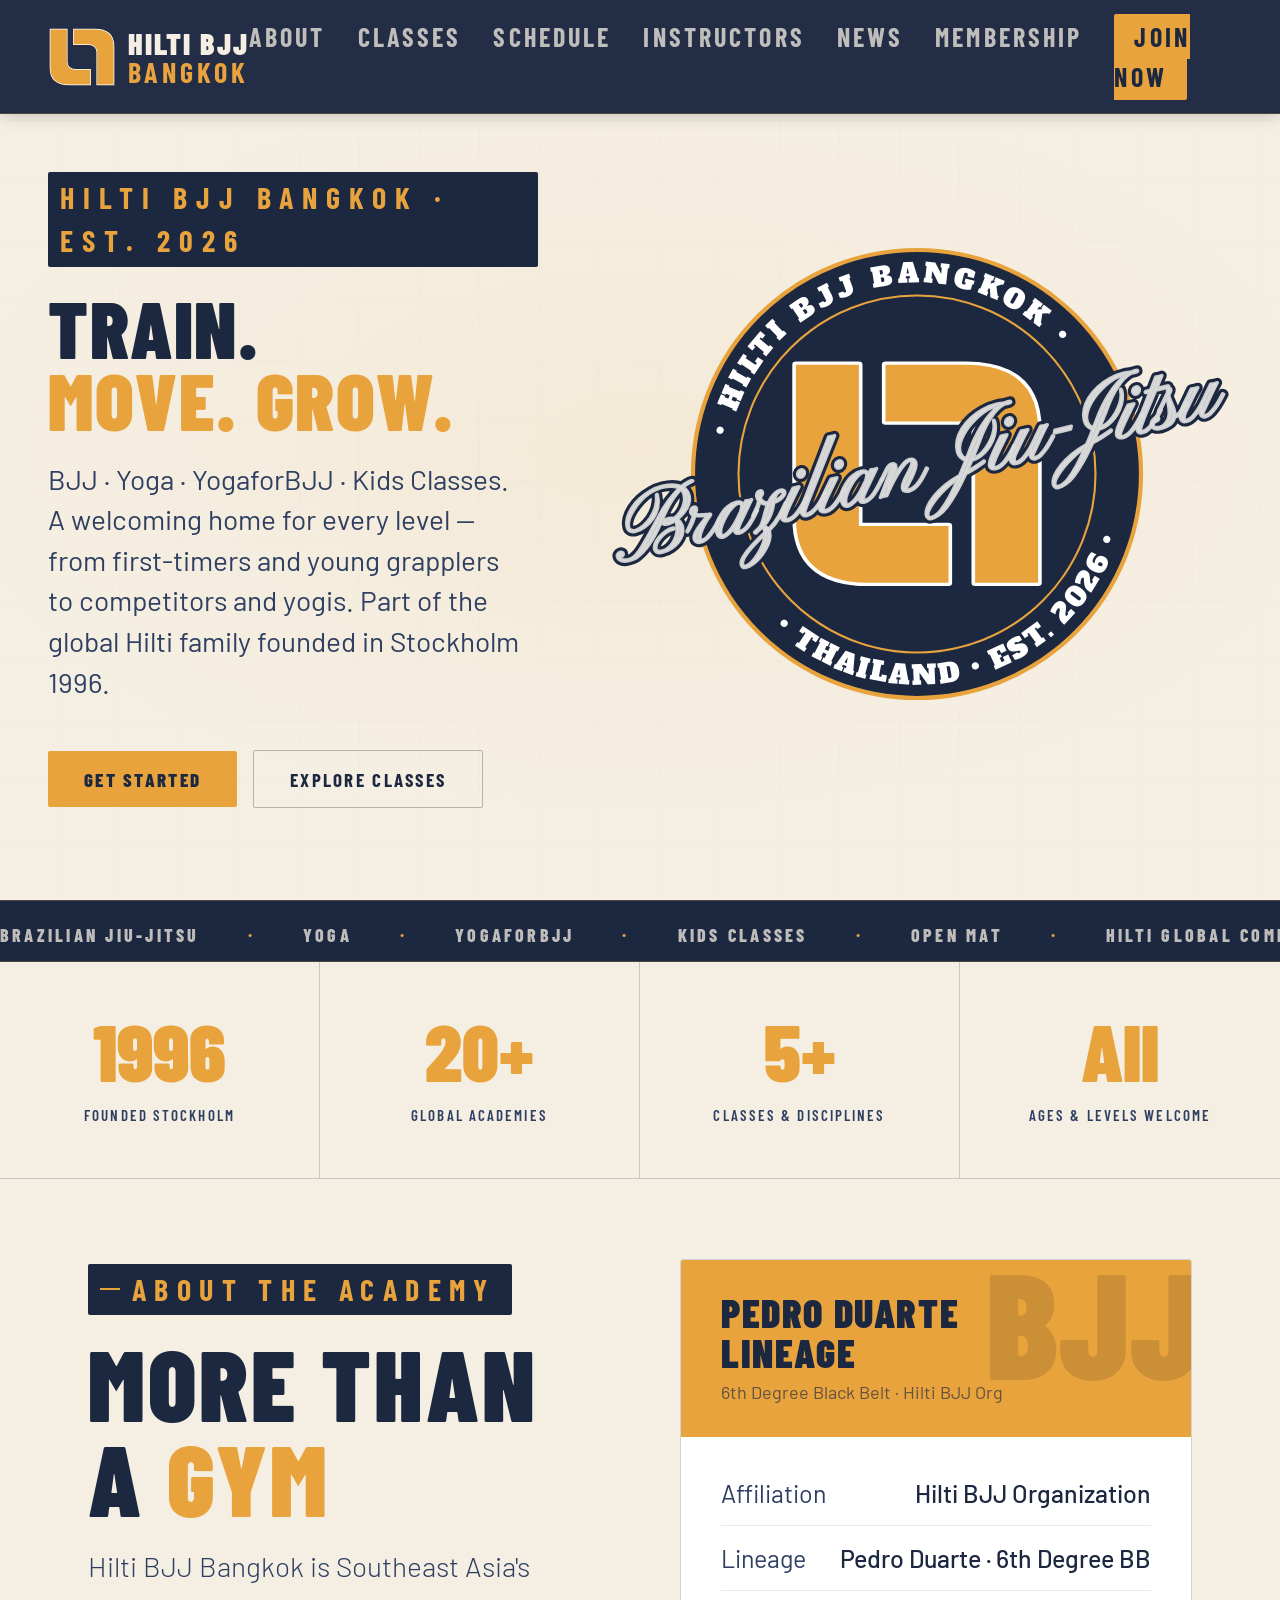
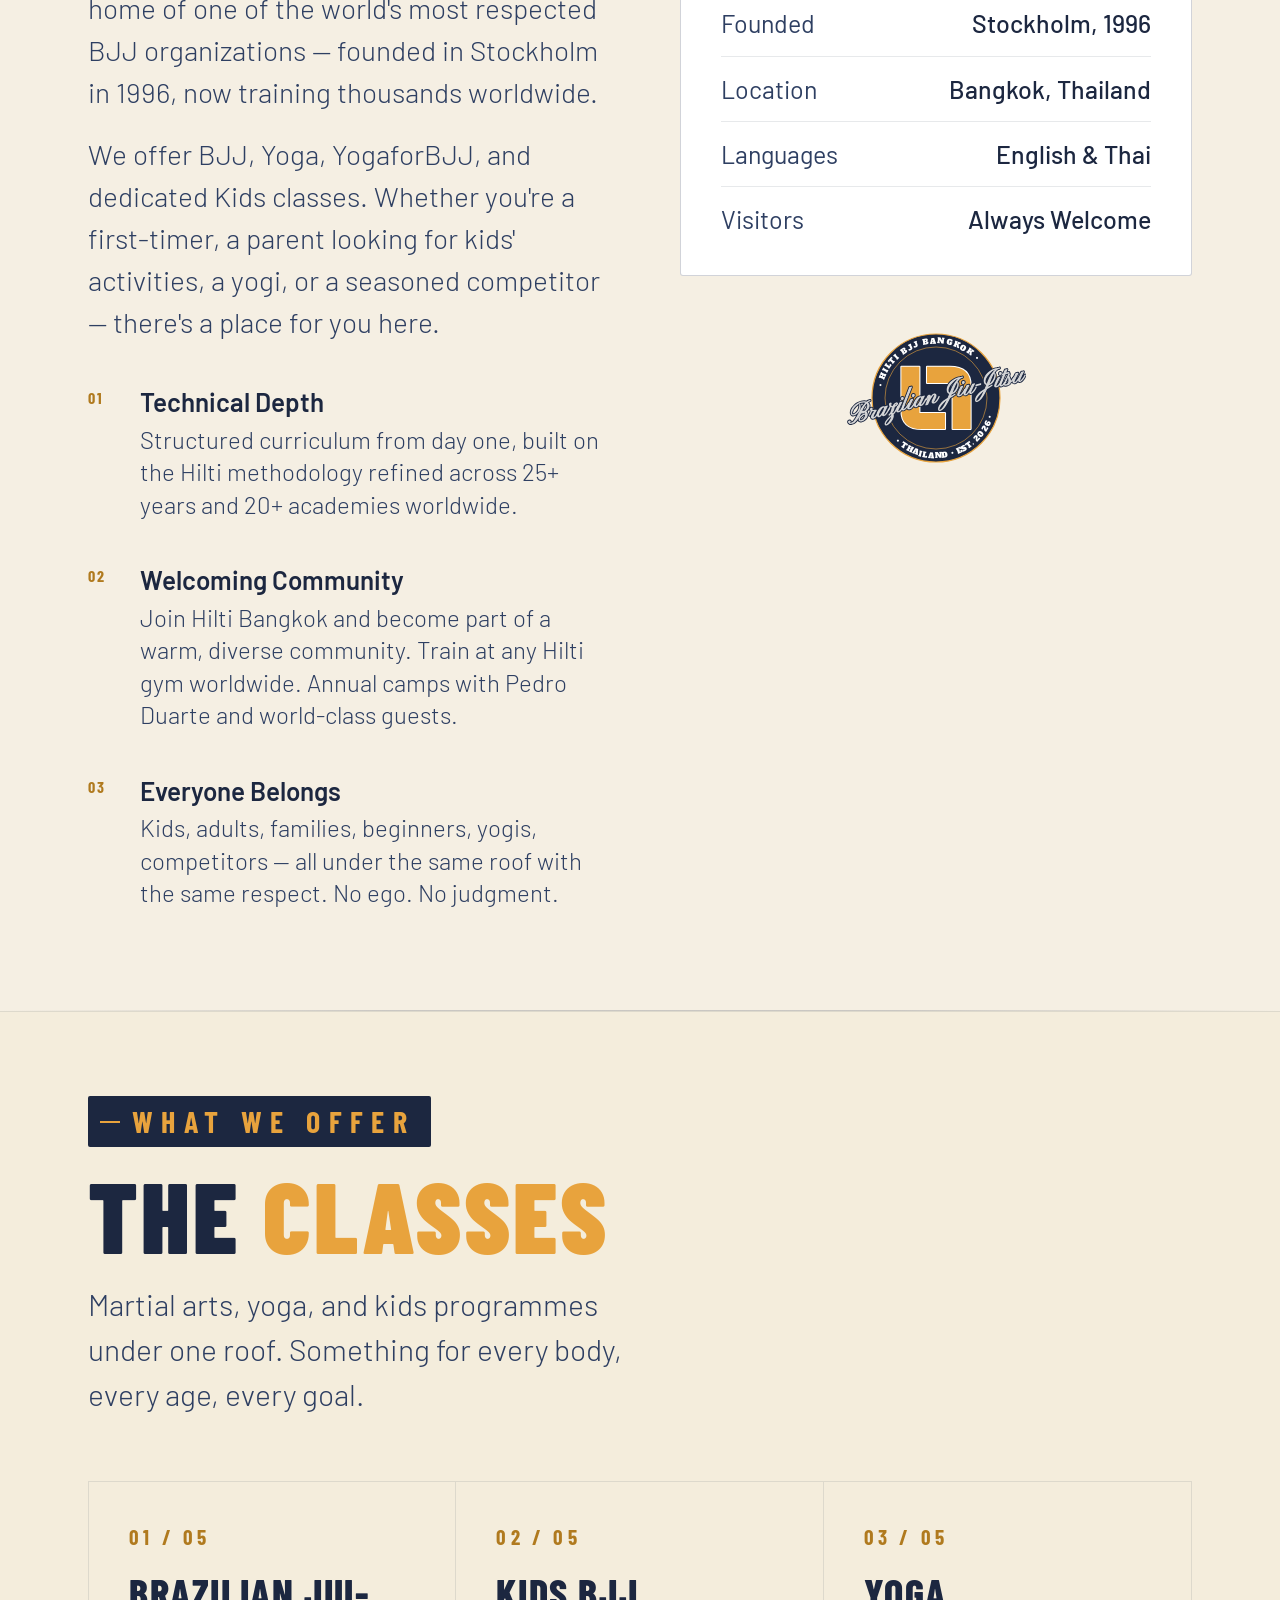
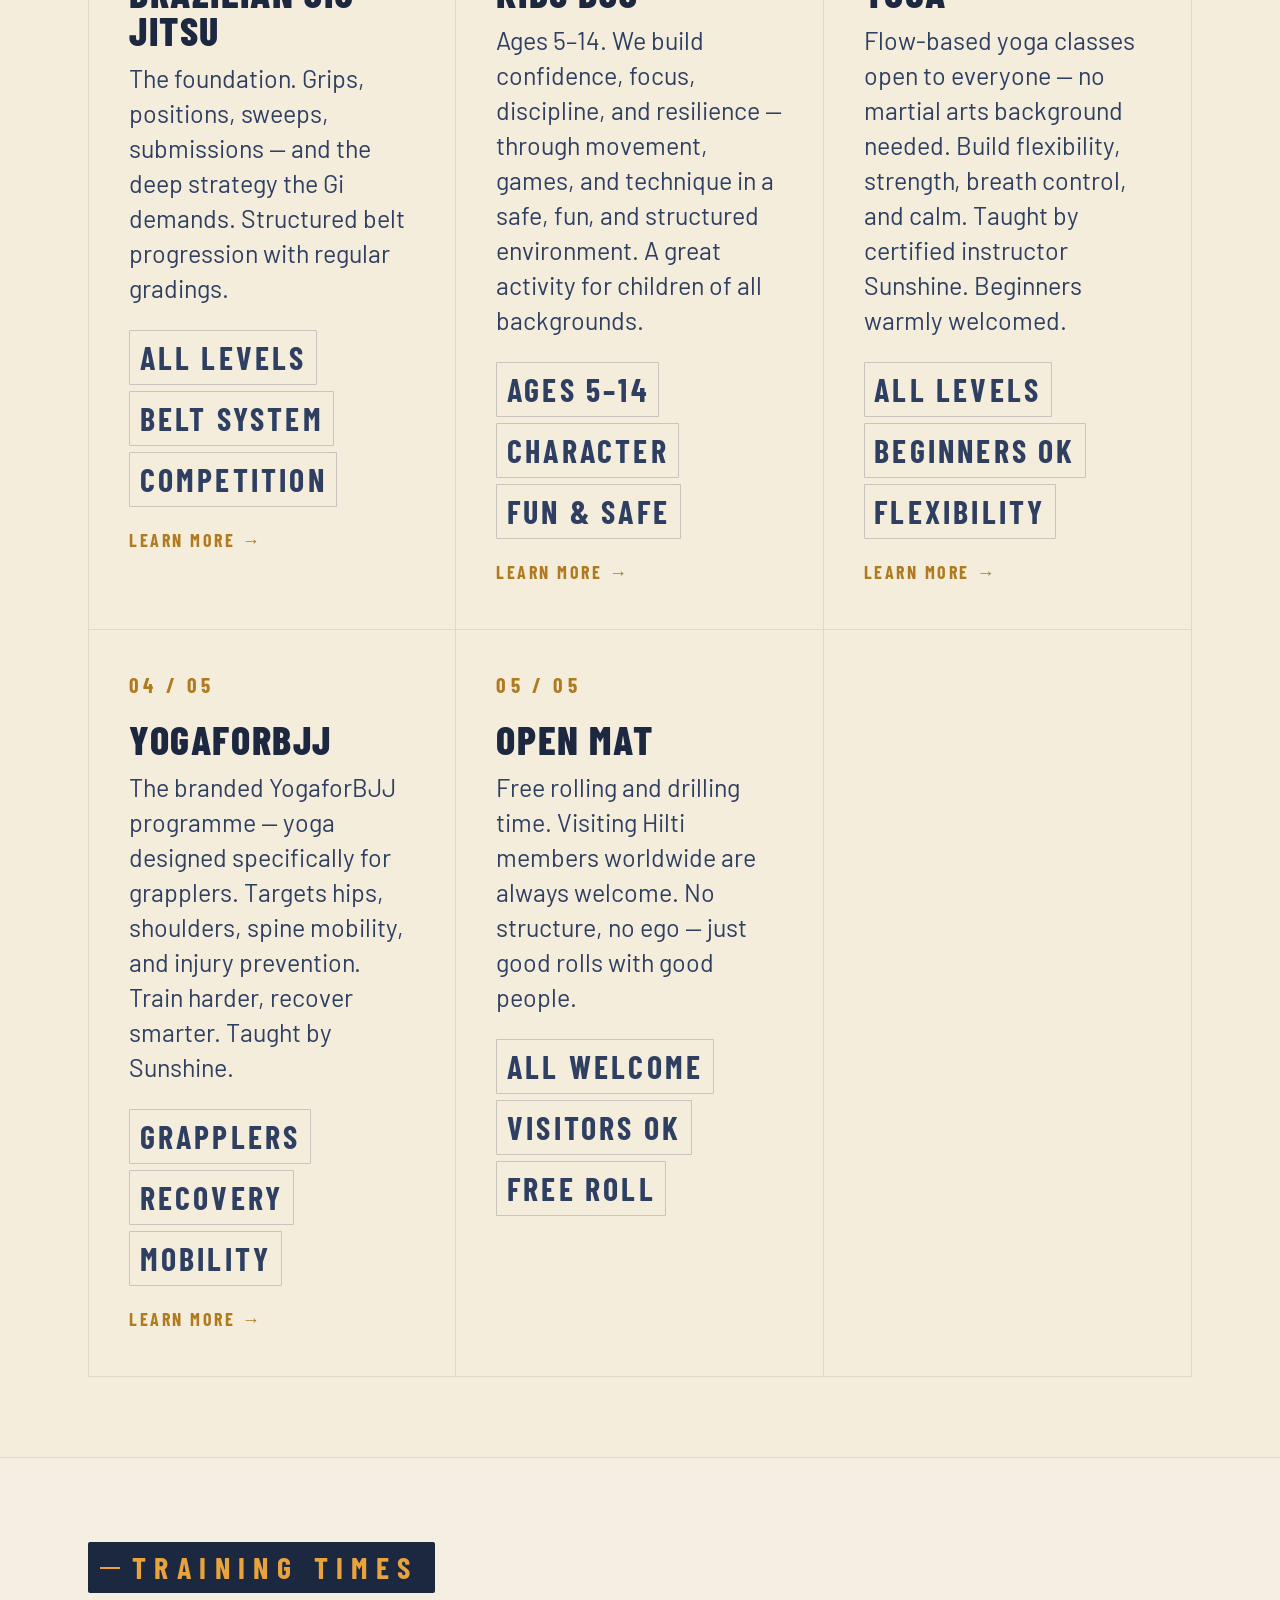
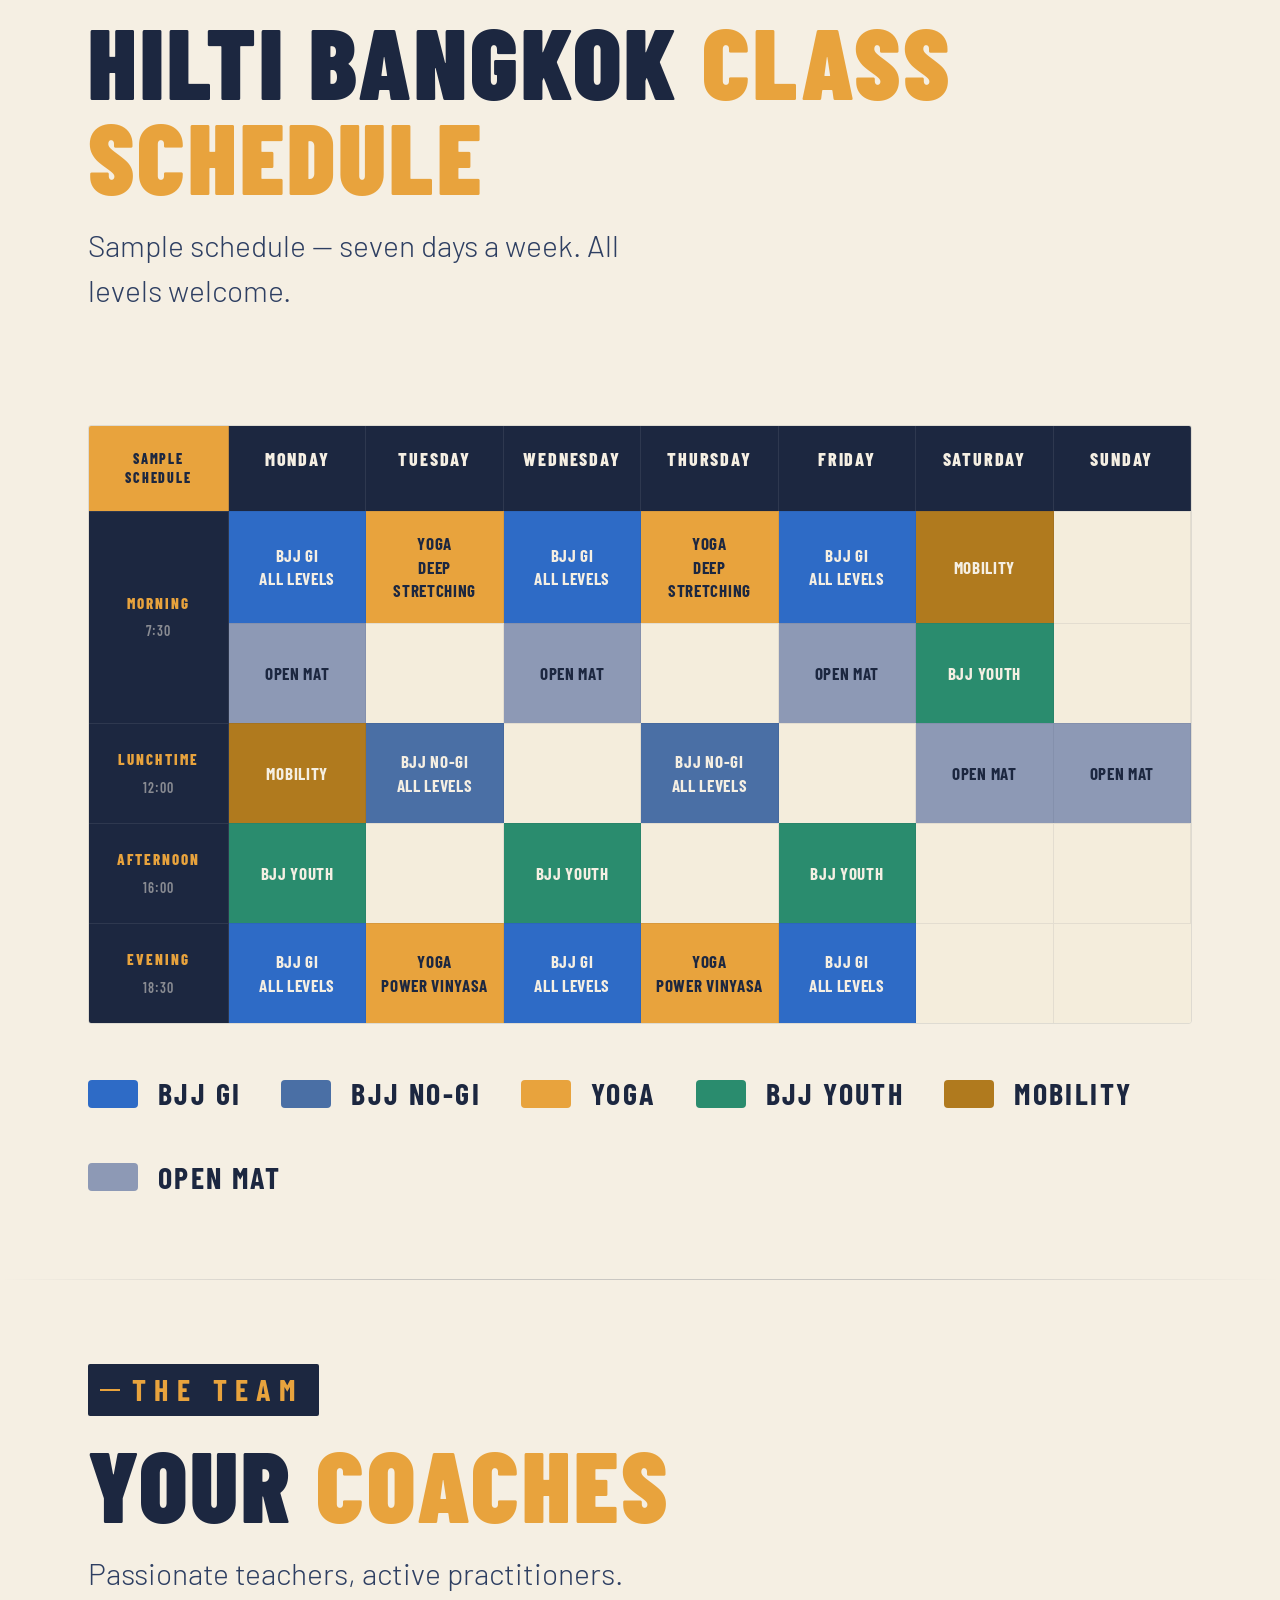
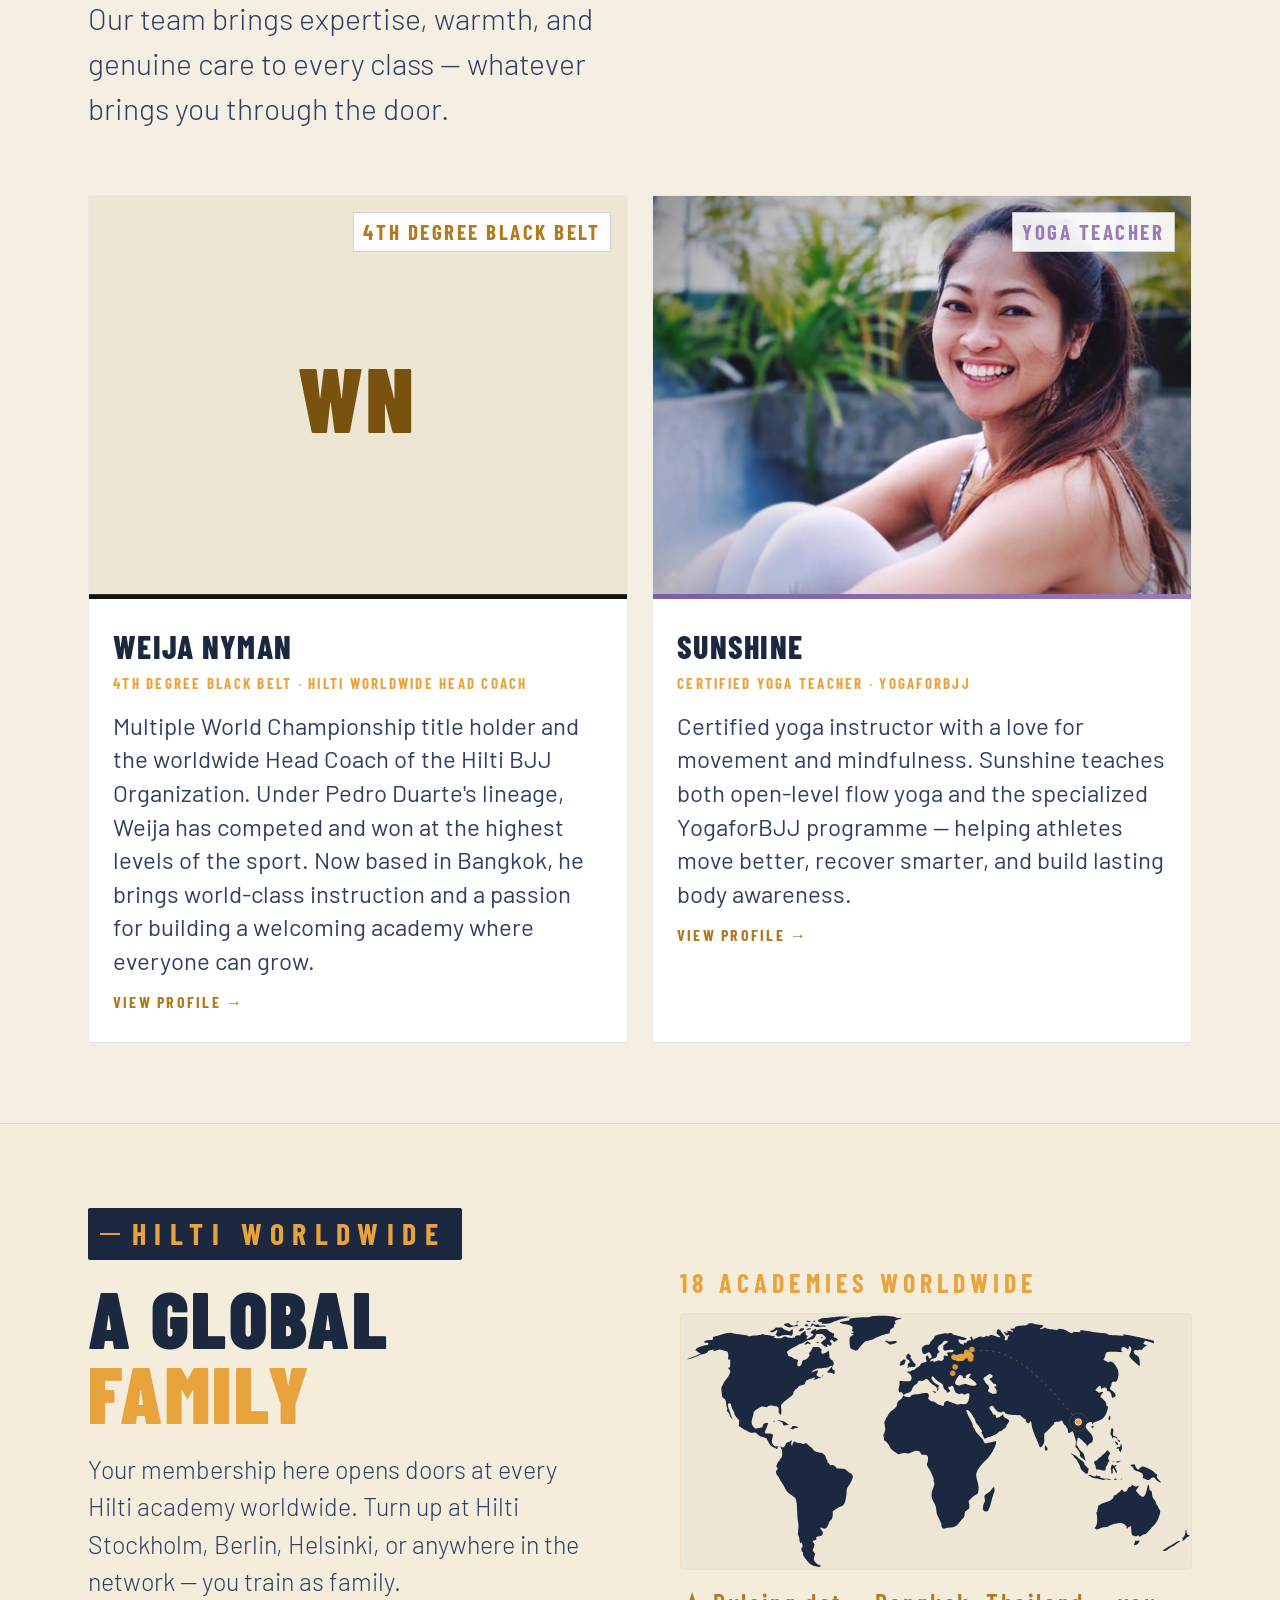
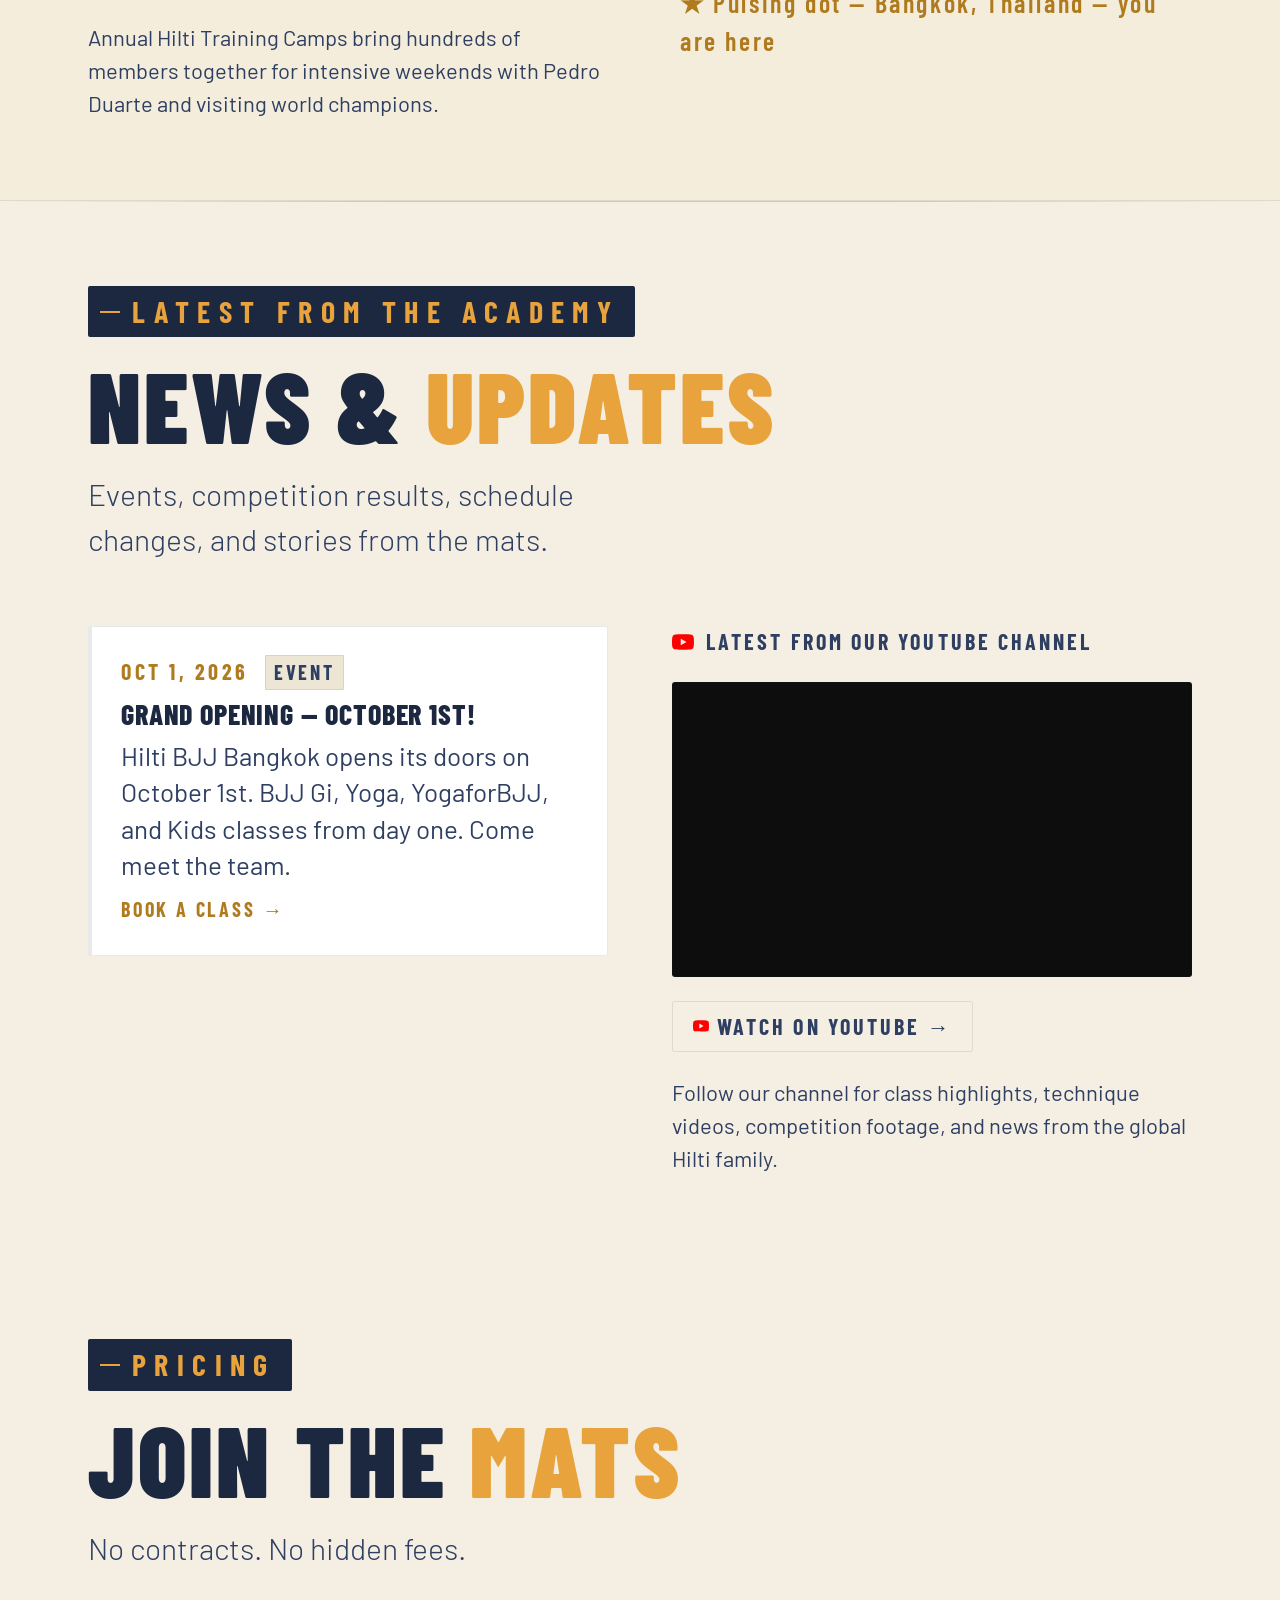
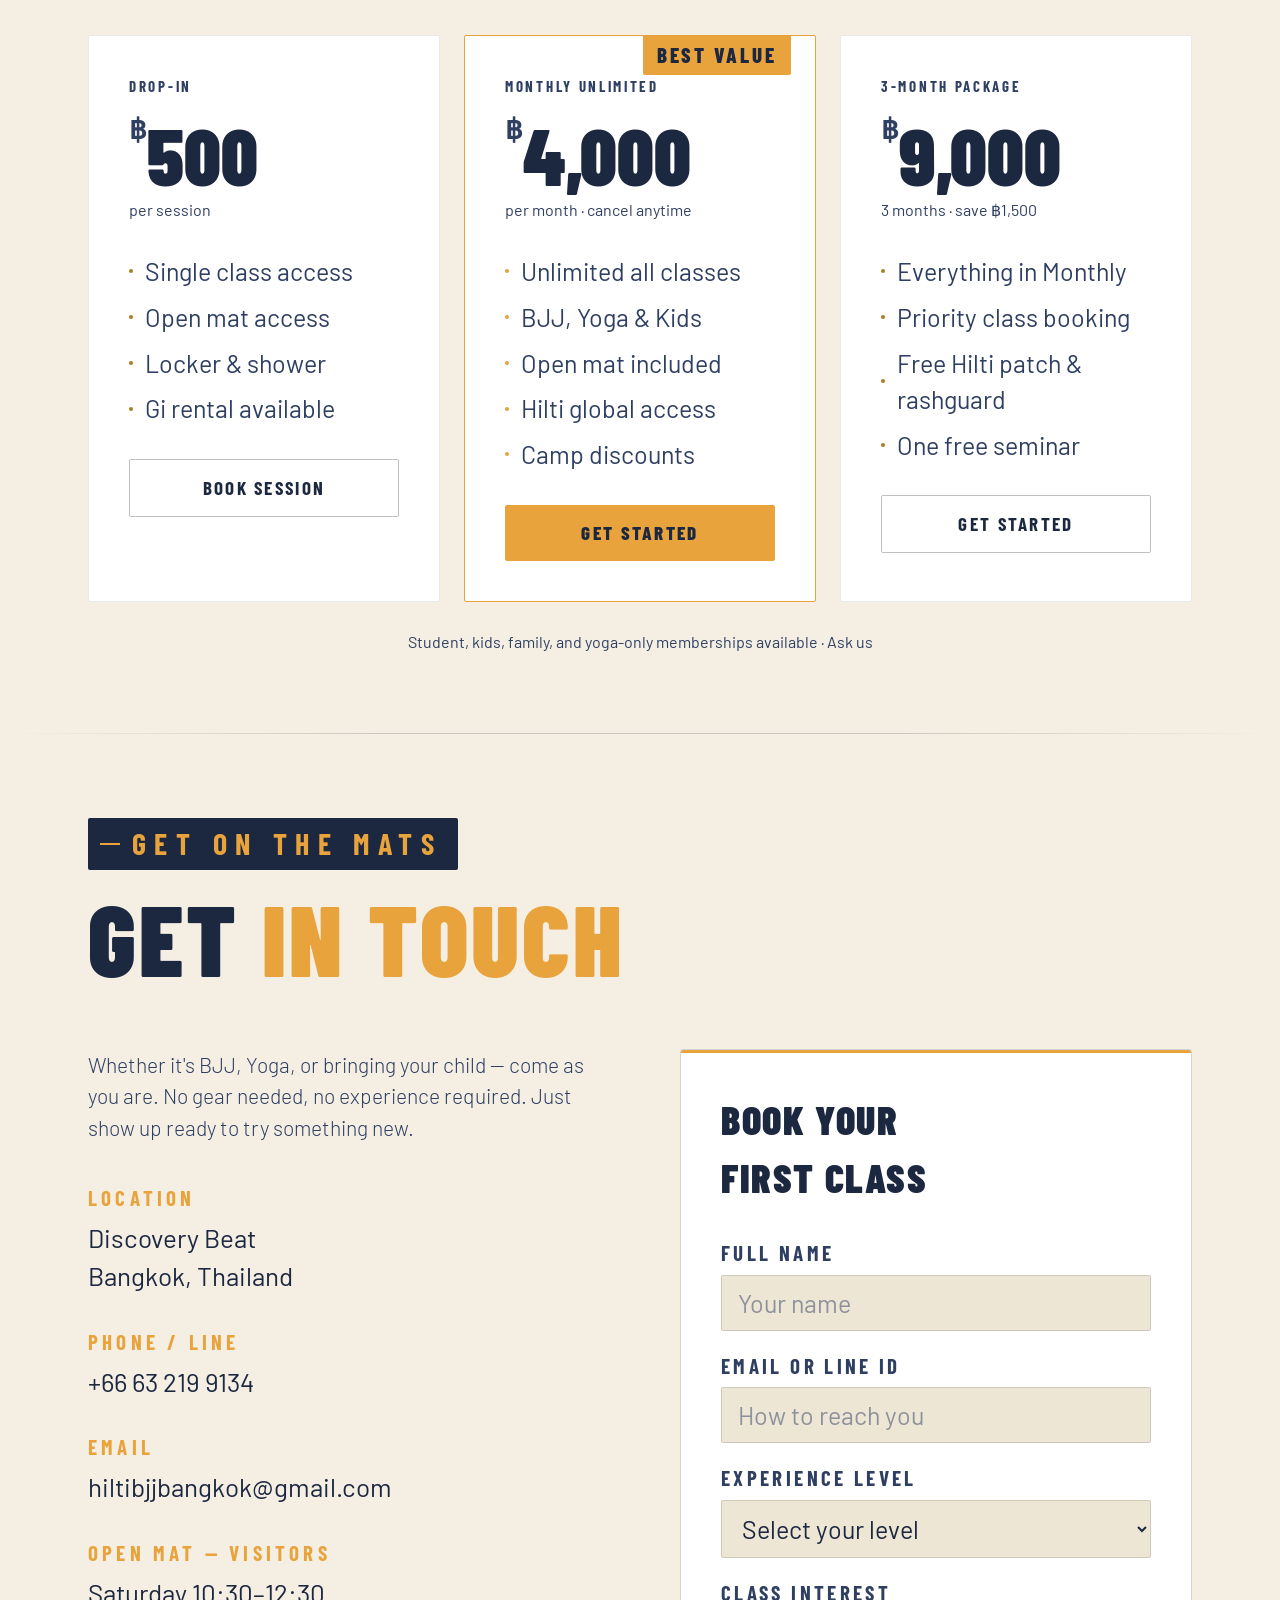
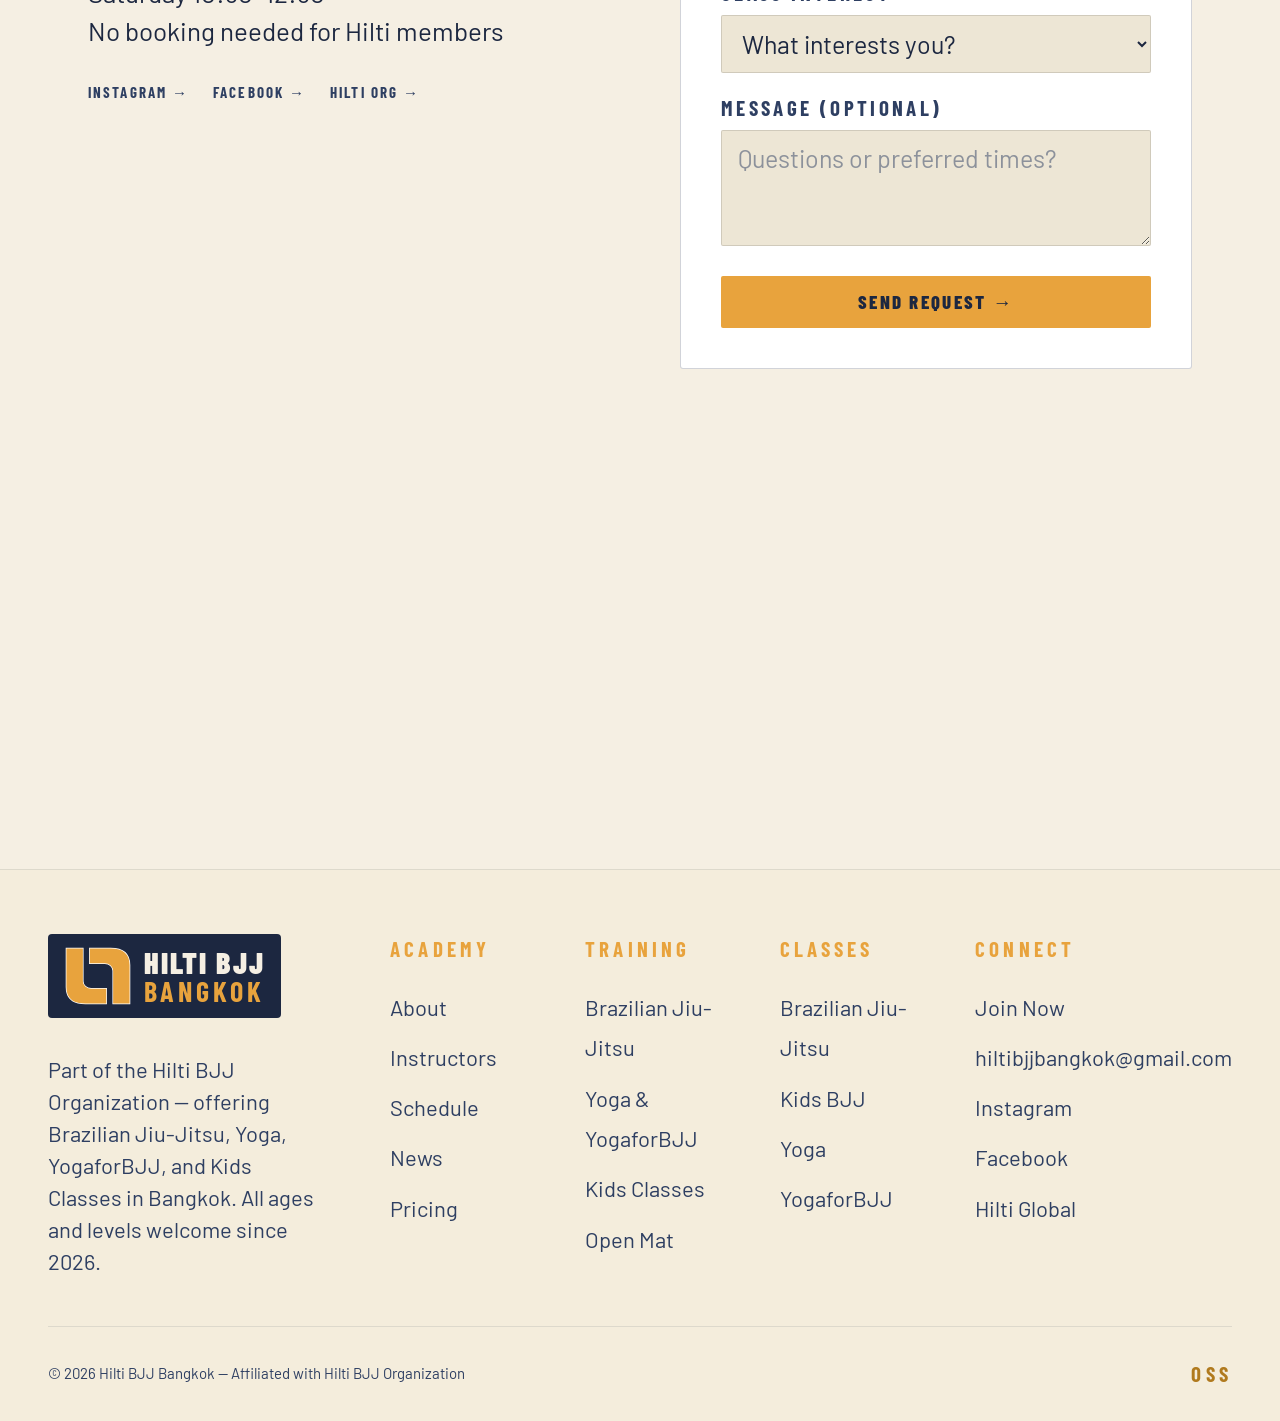
==== commit c5f83f23: "Add files via upload" ====
--- a/index.html
+++ b/index.html
@@ -966,7 +966,7 @@
       <div class="fcol"><h4>Academy</h4><ul><li><a href="#about">About</a></li><li><a href="#instructors">Instructors</a></li><li><a href="#schedule">Schedule</a></li><li><a href="#news">News</a></li><li><a href="#membership">Pricing</a></li></ul></div>
       <div class="fcol"><h4>Training</h4><ul><li><a href="#classes">Brazilian Jiu-Jitsu</a></li><li><a href="#classes">Yoga &amp; YogaforBJJ</a></li><li><a href="#classes">Kids Classes</a></li><li><a href="#classes">Open Mat</a></li></ul></div>
       <div class="fcol"><h4>Classes</h4><ul><li><a href="classes/brazilian-jiu-jitsu.html">Brazilian Jiu-Jitsu</a></li><li><a href="classes/kids-bjj.html">Kids BJJ</a></li><li><a href="classes/yoga.html">Yoga</a></li><li><a href="classes/yogaforbjj.html">YogaforBJJ</a></li></ul></div>
-      <div class="fcol"><h4>Connect</h4><ul><li><a href="#contact">Join Now</a></li><li><a href="https://www.instagram.com/hiltibjjbangkok" target="_blank" rel="noopener">Instagram</a></li><li><a href="https://www.facebook.com/hiltibjjbangkok" target="_blank" rel="noopener">Facebook</a></li><li><a href="http://www.hiltibjj.org">Hilti Global</a></li></ul></div>
+      <div class="fcol"><h4>Connect</h4><ul><li><a href="#contact">Join Now</a></li><li><a href="mailto:hiltibjjbangkok@gmail.com">hiltibjjbangkok@gmail.com</a></li><li><a href="https://www.instagram.com/hiltibjjbangkok" target="_blank" rel="noopener">Instagram</a></li><li><a href="https://www.facebook.com/hiltibjjbangkok" target="_blank" rel="noopener">Facebook</a></li><li><a href="http://www.hiltibjj.org">Hilti Global</a></li></ul></div>
     </div>
     <div class="footer-bottom">
       <span>© 2026 Hilti BJJ Bangkok — Affiliated with Hilti BJJ Organization</span>
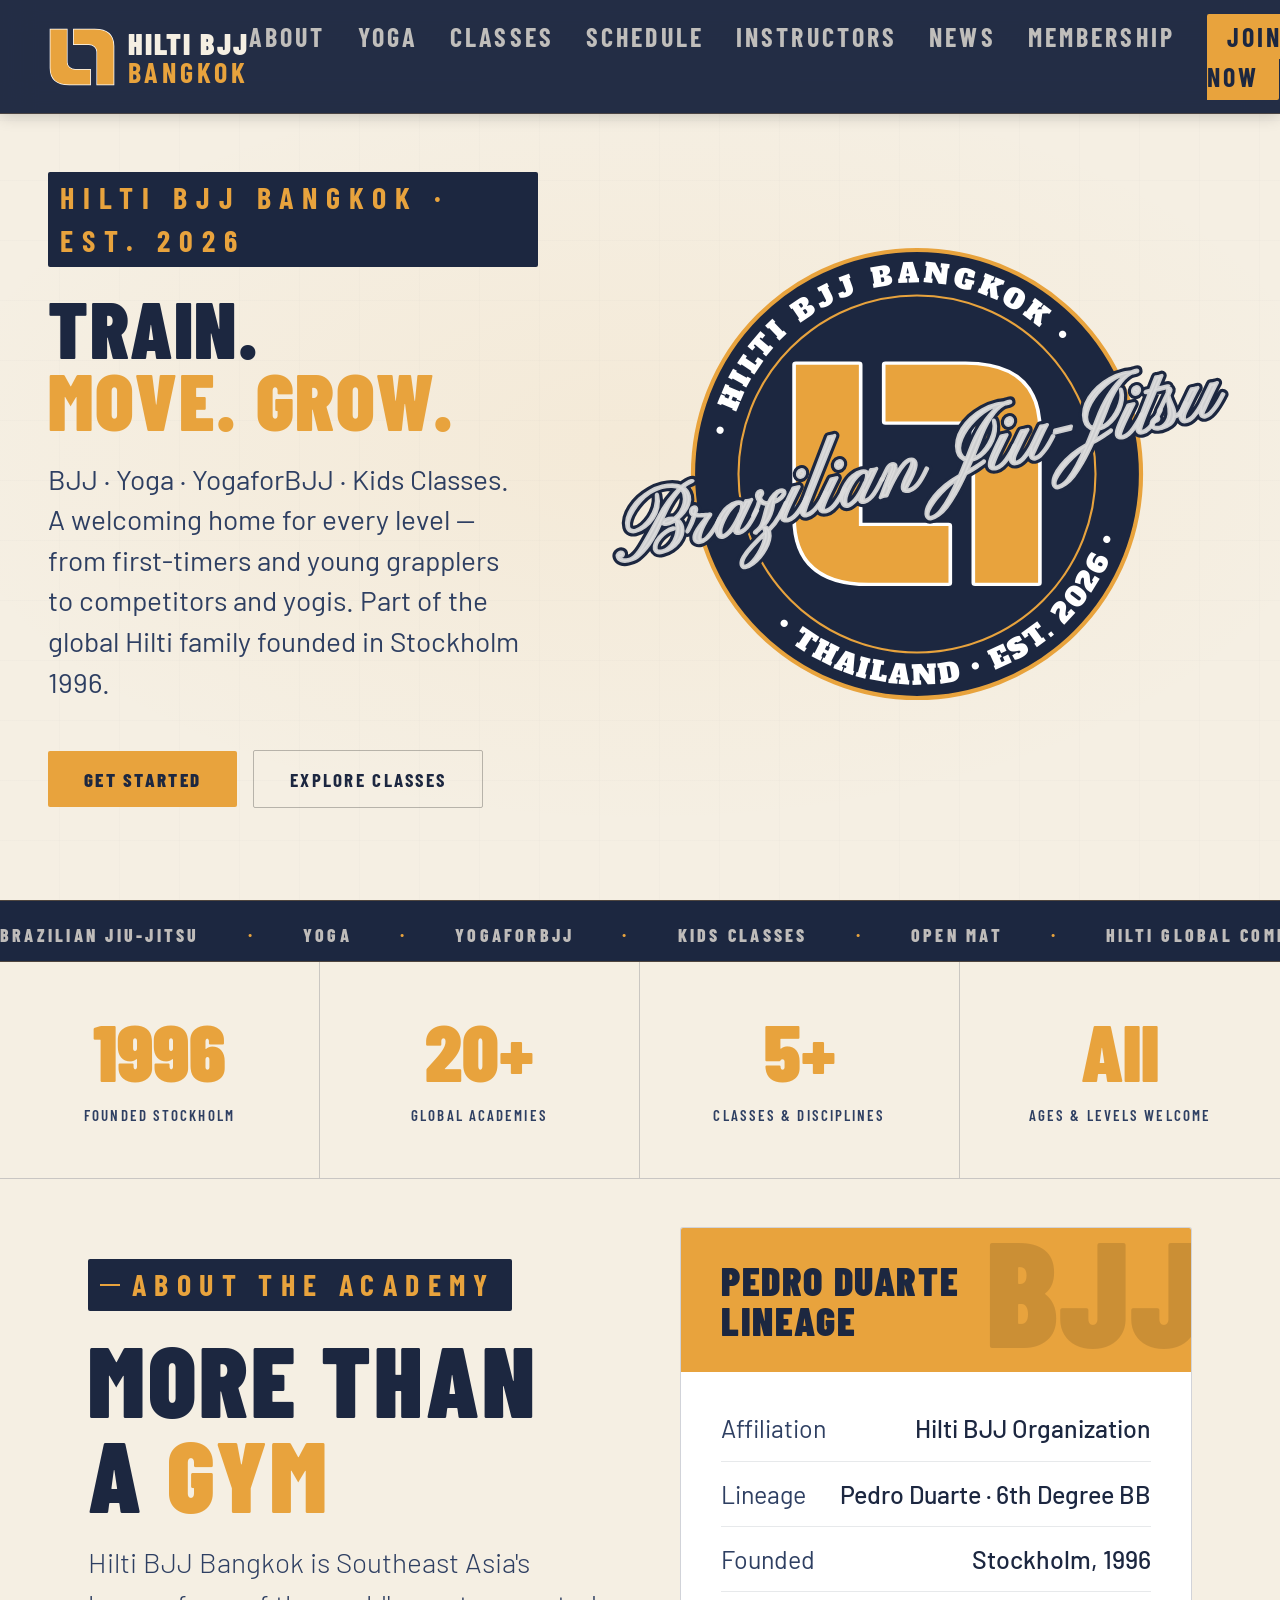
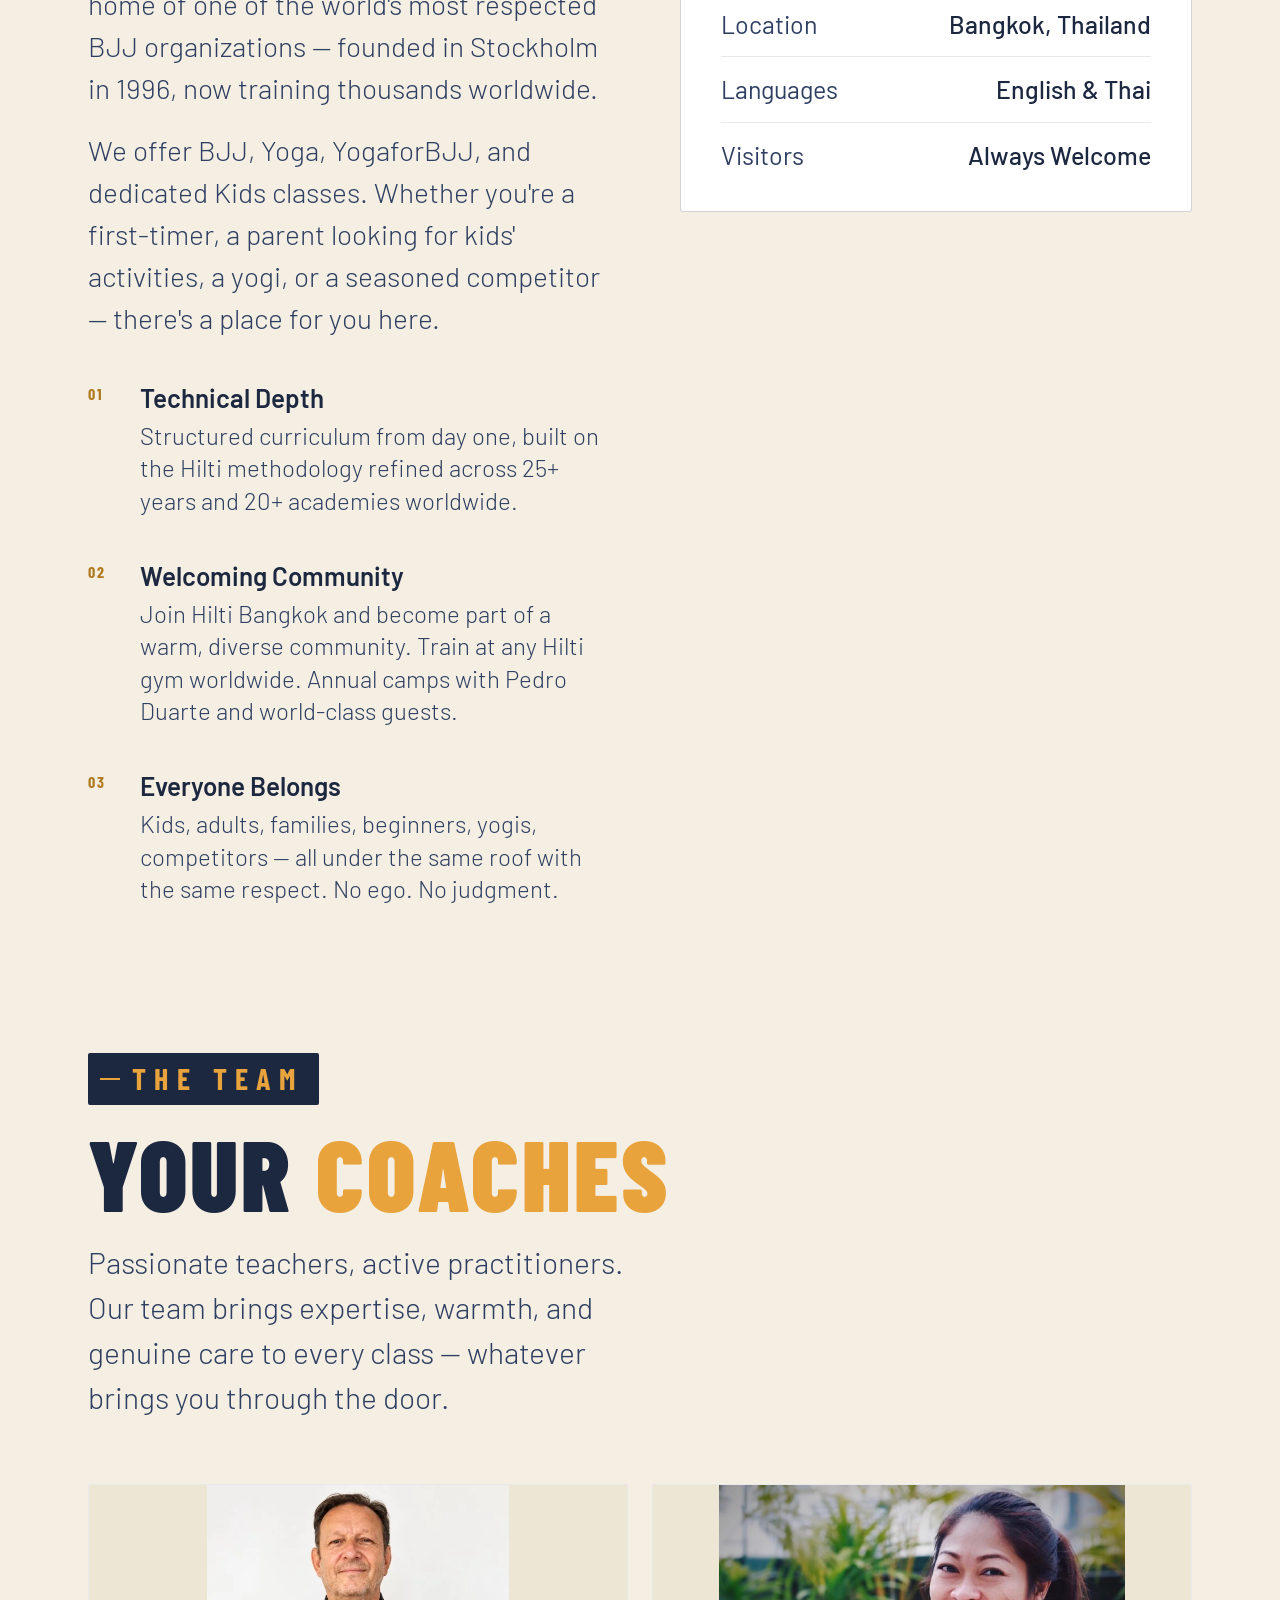
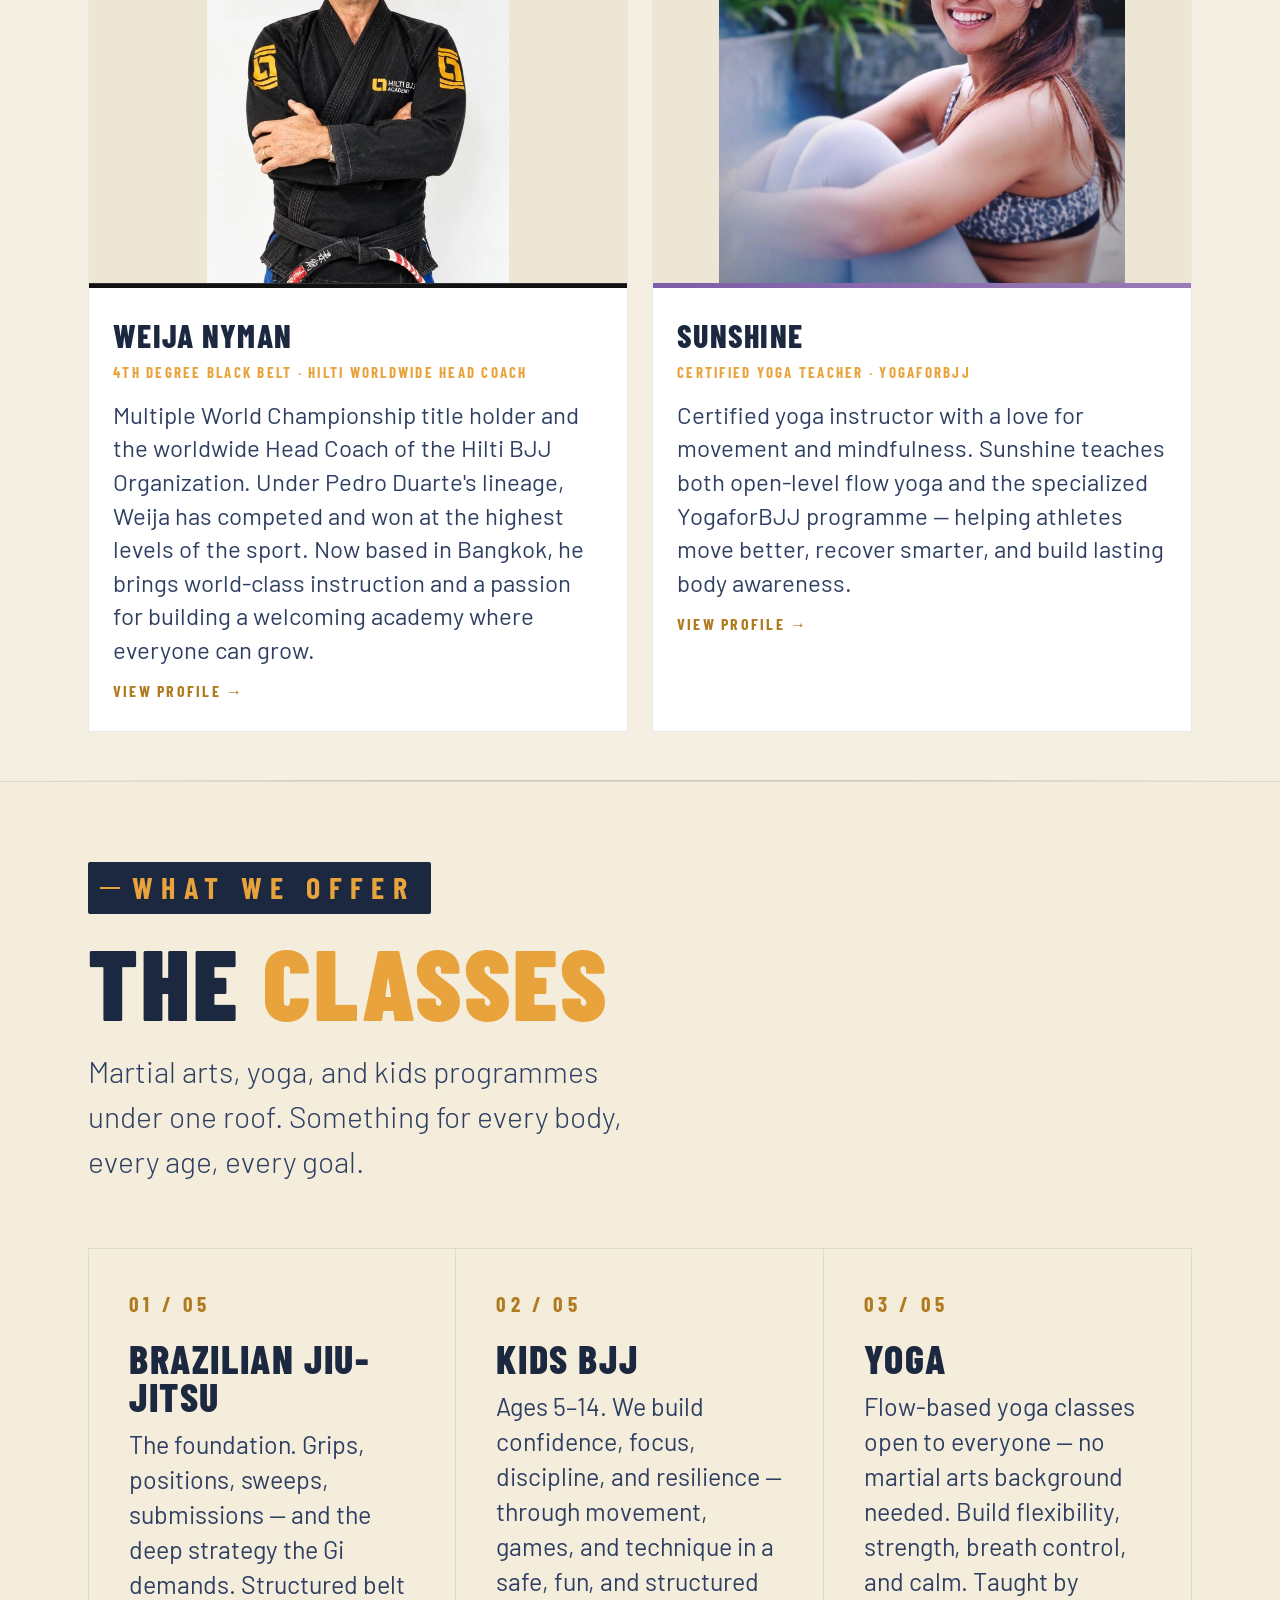
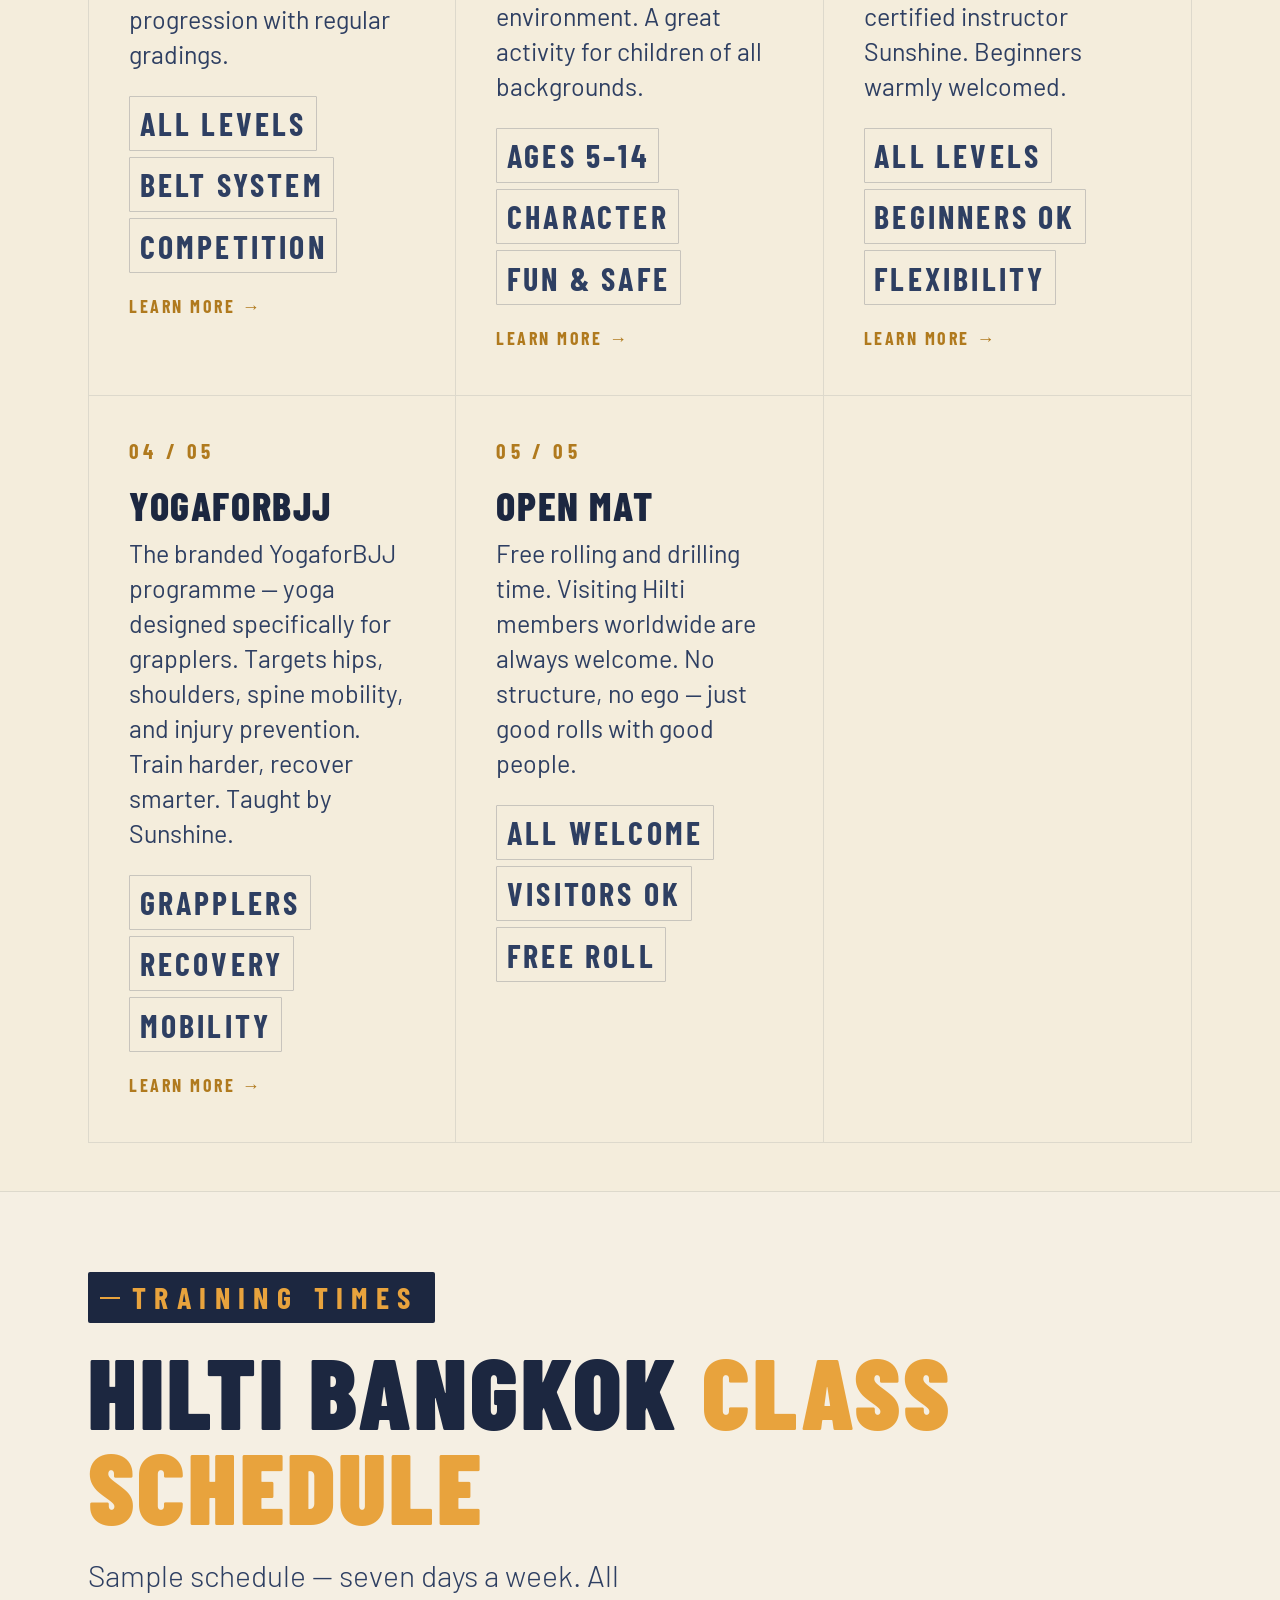
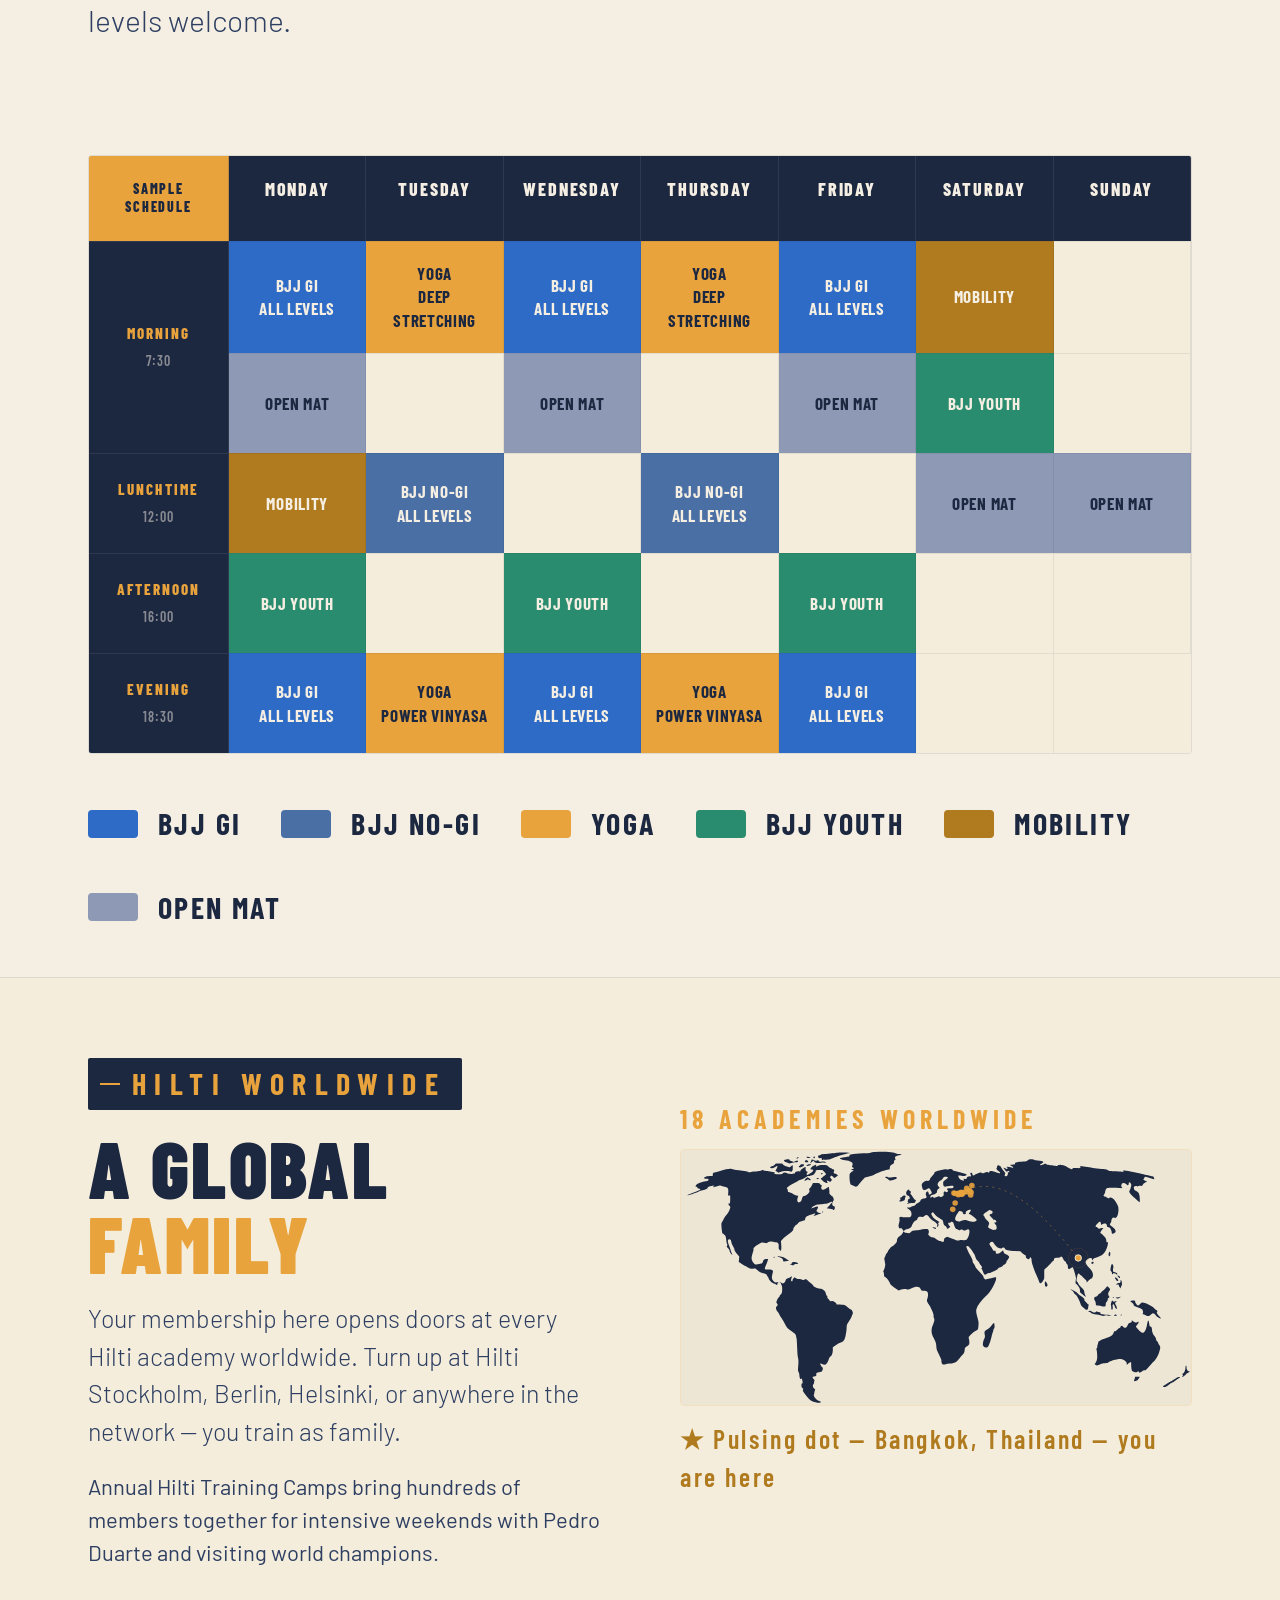
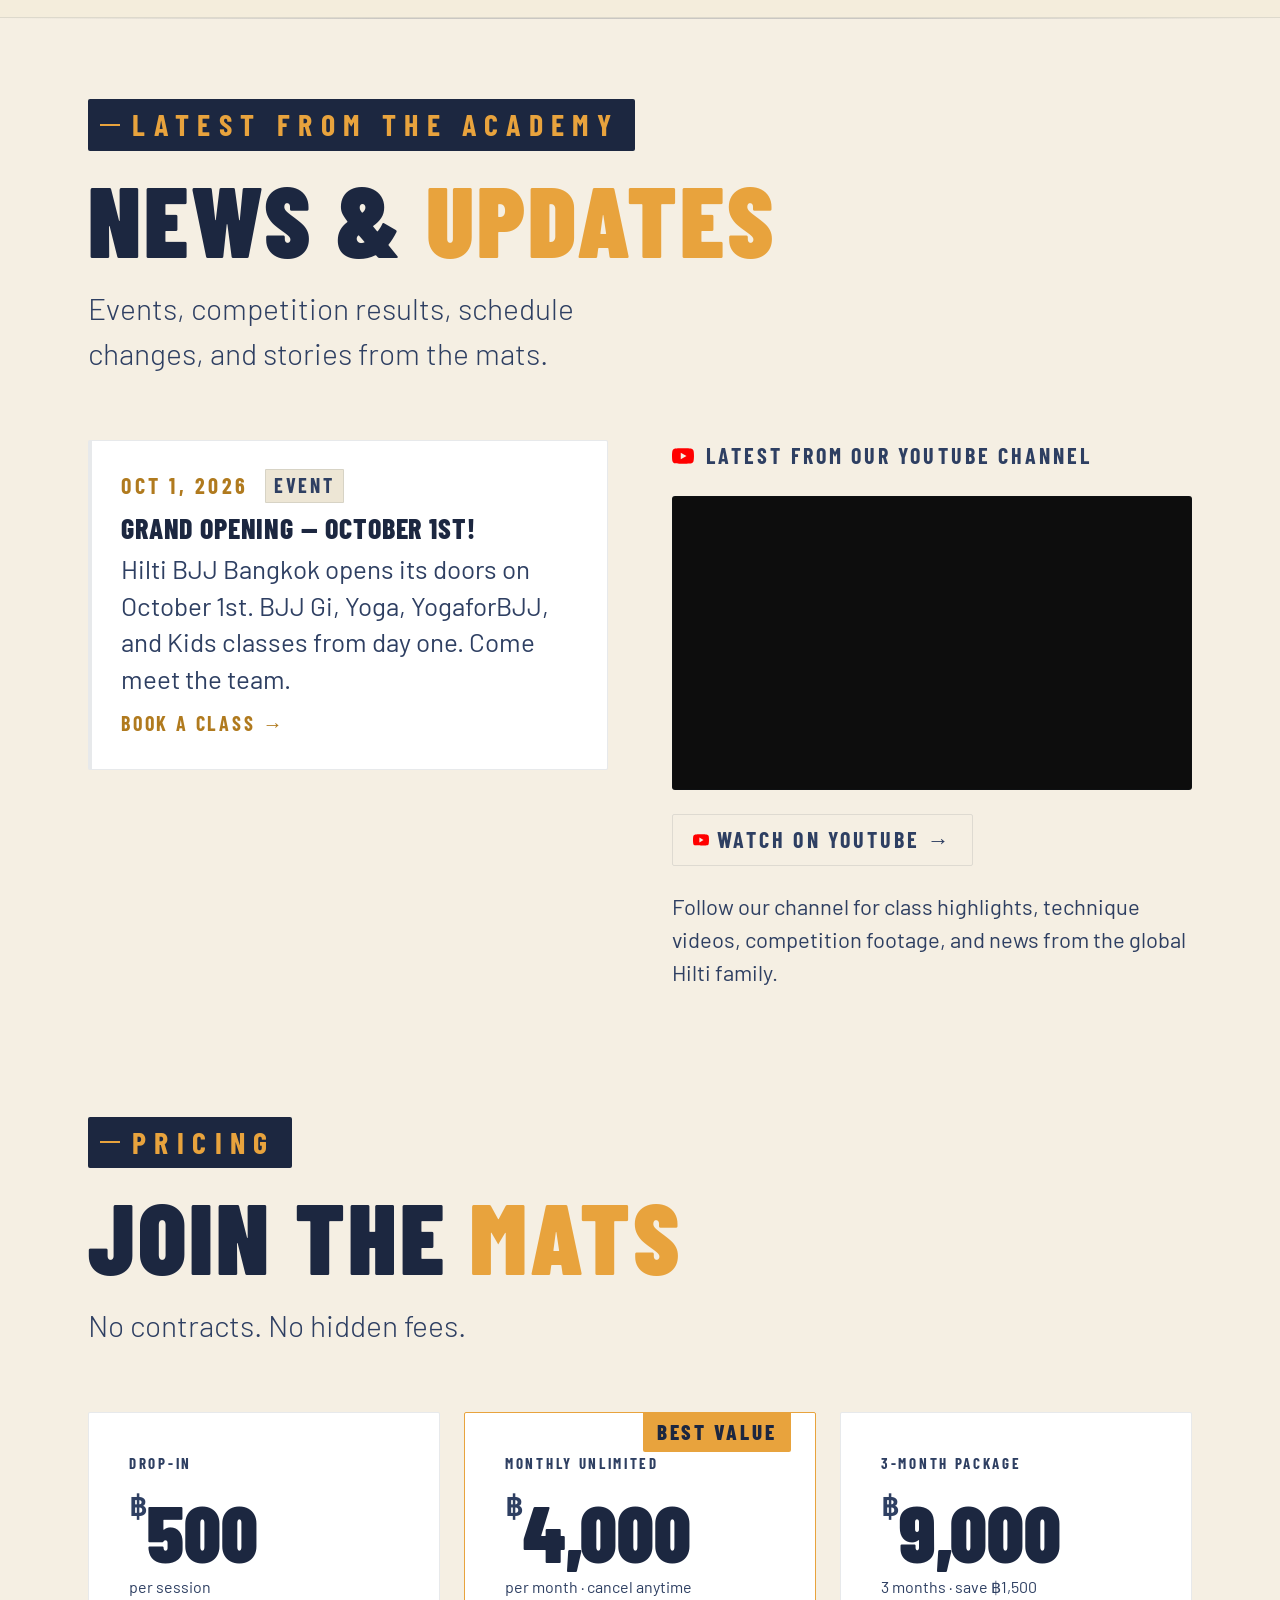
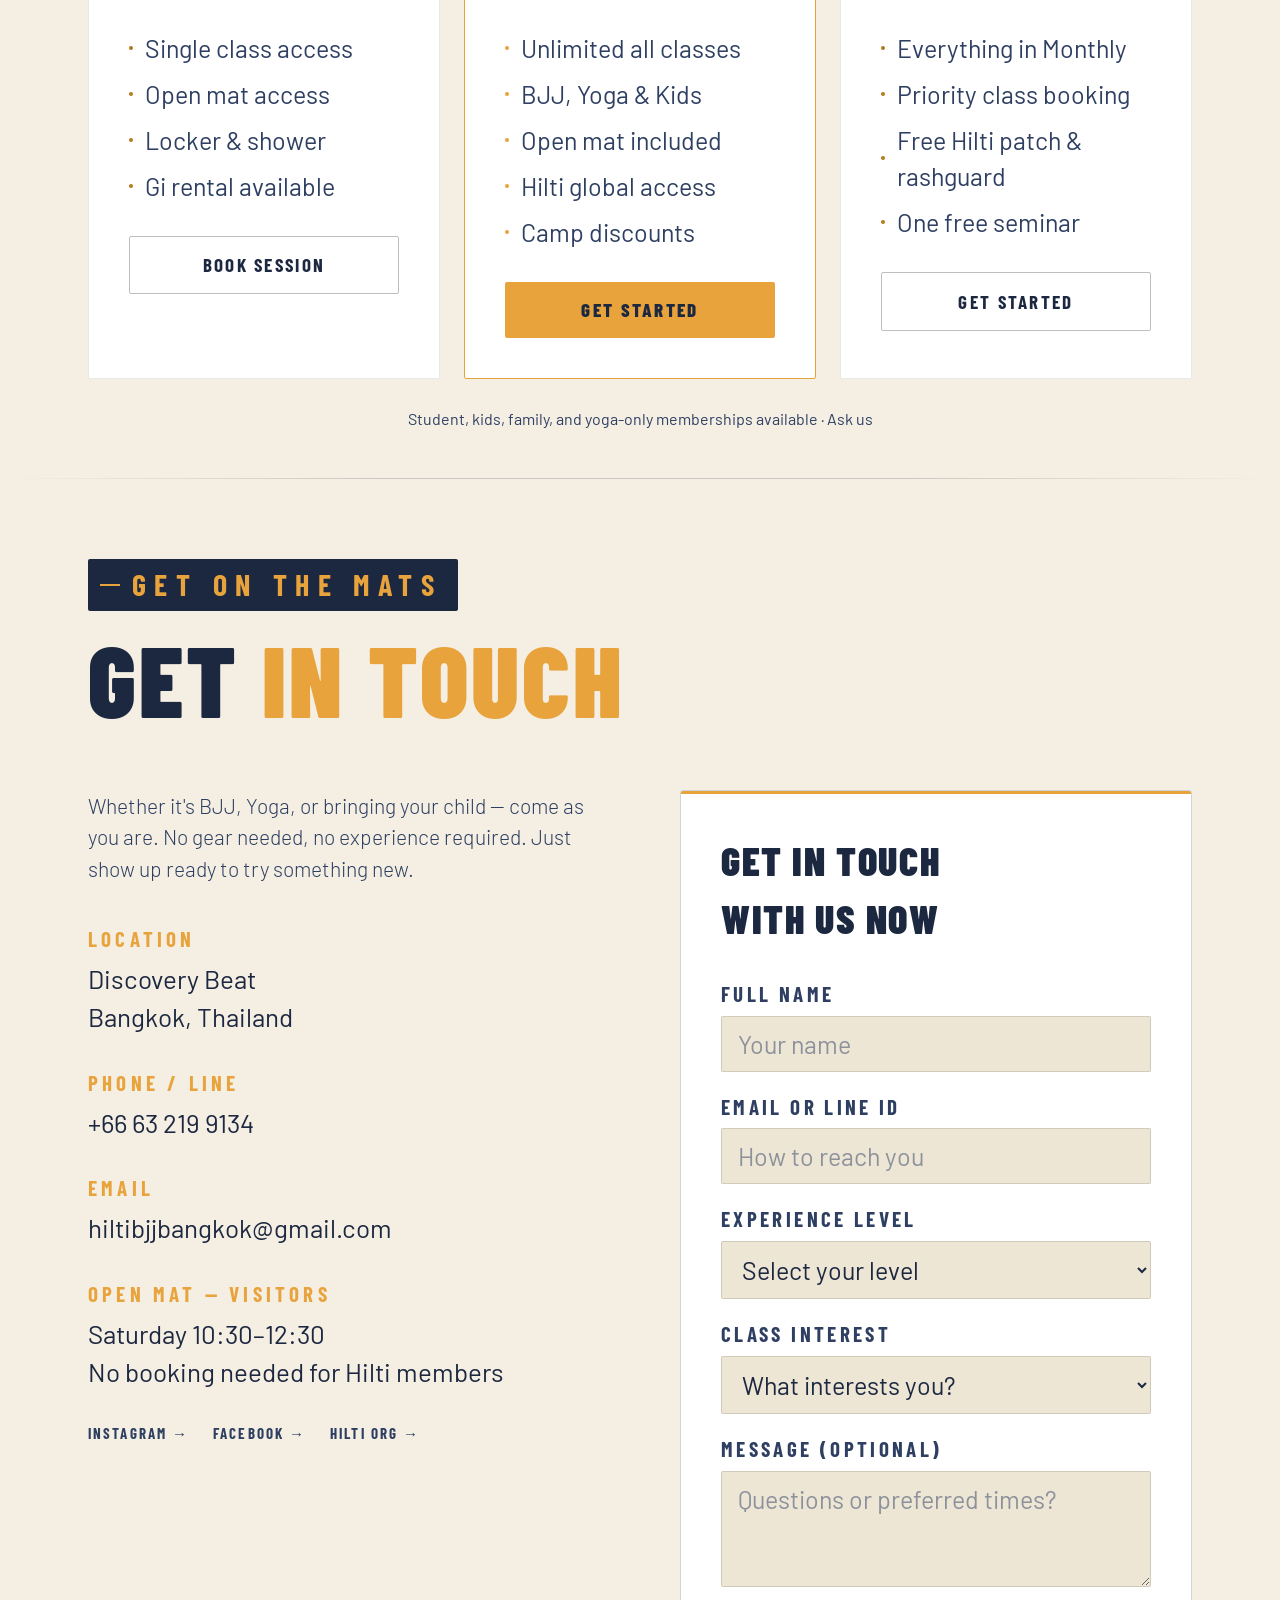
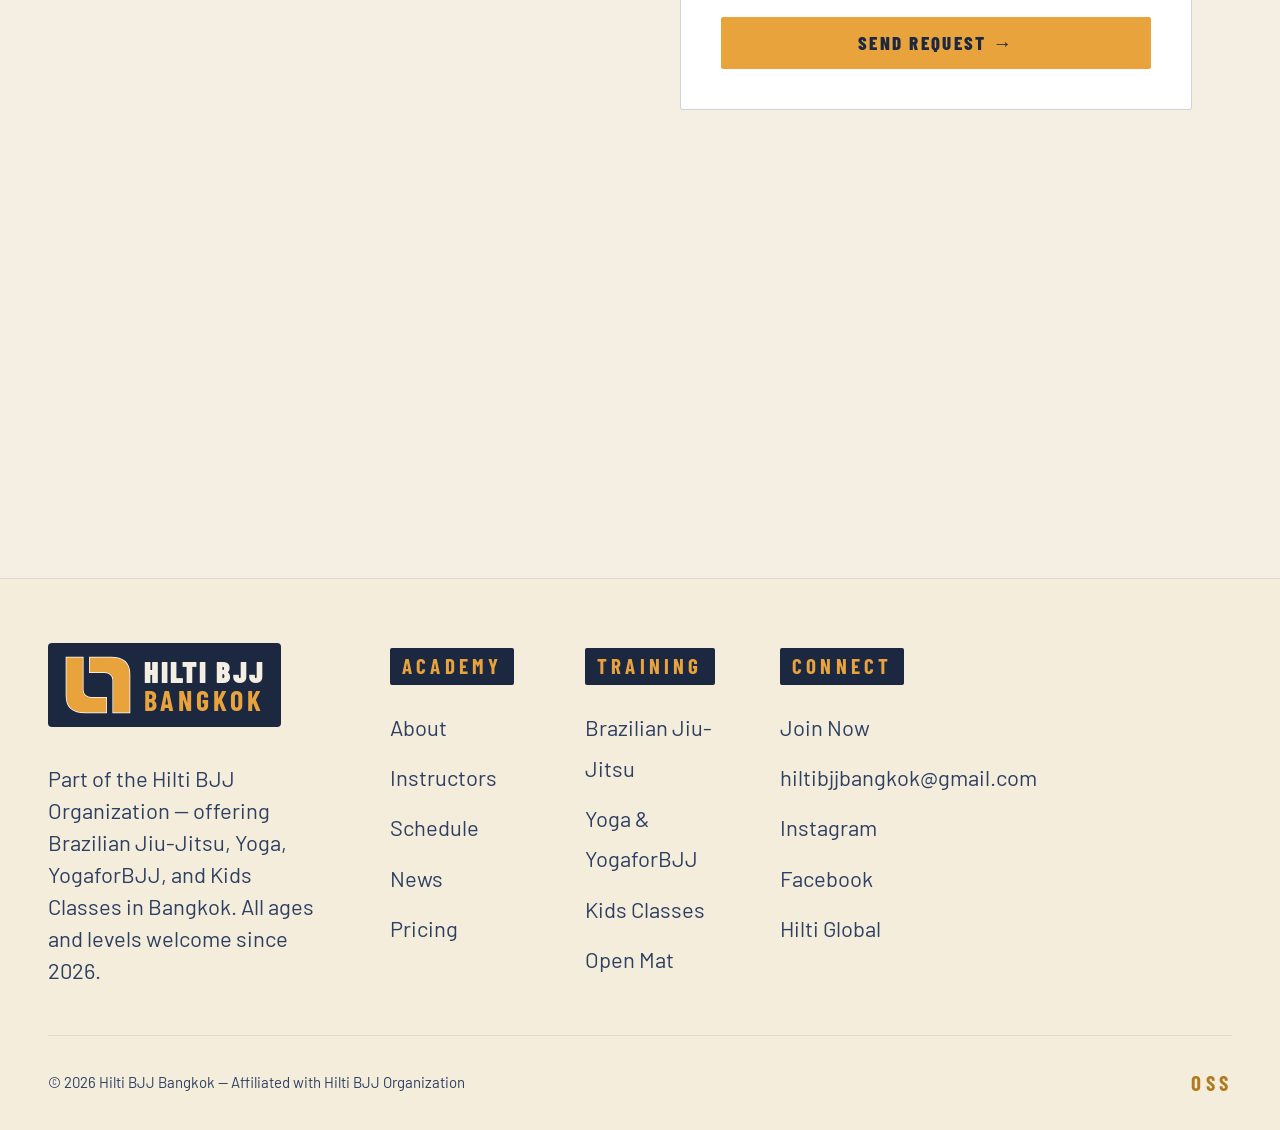
==== commit 0a1fe95b: "Add files via upload" ====
--- a/index.html
+++ b/index.html
@@ -166,6 +166,7 @@
 }
 </script>
 
+<link rel="icon" type="image/svg+xml" href="images/favicon.svg">
 <link rel="preconnect" href="https://fonts.googleapis.com">
 <link rel="preconnect" href="https://fonts.gstatic.com" crossorigin>
 <link href="https://fonts.googleapis.com/css2?family=Alfa+Slab+One&family=Pinyon+Script&family=Barlow+Condensed:wght@400;600;700;800;900&family=Barlow:wght@300;400;500&display=swap" rel="stylesheet">
@@ -193,6 +194,7 @@
   </button>
   <ul class="nav-links" id="nav-menu" role="menubar">
     <li role="none"><a href="#about" role="menuitem">About</a></li>
+    <li role="none"><a href="coaches/sunshine.html" role="menuitem">Yoga</a></li>
     <li role="none"><a href="#classes" role="menuitem">Classes</a></li>
     <li role="none"><a href="#schedule" role="menuitem">Schedule</a></li>
     <li role="none"><a href="#instructors" role="menuitem">Instructors</a></li>
@@ -266,7 +268,7 @@
     </div>
     <div>
       <div class="info-card">
-        <div class="info-card-top"><h3>Pedro Duarte<br>Lineage</h3><p>6th Degree Black Belt · Hilti BJJ Org</p></div>
+        <div class="info-card-top"><h3>Pedro Duarte<br>Lineage</h3></div>
         <div class="info-rows">
           <div class="info-row"><span>Affiliation</span><span>Hilti BJJ Organization</span></div>
           <div class="info-row"><span>Lineage</span><span>Pedro Duarte · 6th Degree BB</span></div>
@@ -276,27 +278,18 @@
           <div class="info-row"><span>Visitors</span><span>Always Welcome</span></div>
         </div>
       </div>
-      <div style="display:flex;justify-content:center;margin-top:2rem">
-        <svg width="180" height="180" viewBox="0 0 900 900" xmlns="http://www.w3.org/2000/svg">
-          <g transform="translate(450,450)">
-            <circle cx="0" cy="0" r="320" fill="#1C2740" stroke="#E8A33D" stroke-width="6"/>
-            <circle cx="0" cy="0" r="255" fill="none" stroke="#E8A33D" stroke-width="3"/>
-            <g transform="rotate(-15)">
-              <path id="tArc2" d="M -273,0 A 273,273 0 0,1 273,0" fill="none"/>
-              <text font-family="'Alfa Slab One',serif" font-size="38" fill="#ffffff" letter-spacing="6"><textPath href="#tArc2" startOffset="50%" text-anchor="middle">• HILTI BJJ BANGKOK •</textPath></text>
-              <path id="bArc2" d="M -301,0 A 301,301 0 0,0 301,0" fill="none"/>
-              <text font-family="'Alfa Slab One',serif" font-size="38" fill="#ffffff" letter-spacing="4"><textPath href="#bArc2" startOffset="50%" text-anchor="middle">• THAILAND • EST. 2026 •</textPath></text>
-            </g>
-            <g transform="translate(-173,-156) scale(1.73,1.557)">
-              <path d="M 74,0 L 140,0 Q 200,0 200,60 L 200,200 L 148,200 L 148,52 L 74,52 Z" fill="#E8A33D" stroke="#ffffff" stroke-width="6" stroke-linejoin="round" paint-order="stroke"/>
-              <path d="M 0,0 L 52,0 L 52,148 L 126,148 L 126,200 L 60,200 Q 0,200 0,140 Z" fill="#E8A33D" stroke="#ffffff" stroke-width="6" stroke-linejoin="round" paint-order="stroke"/>
-            </g>
-            <text x="0" y="20" text-anchor="middle" font-family="'Pinyon Script',cursive" font-size="130" fill="none" transform="rotate(-14)" stroke="#1C2740" stroke-width="14" stroke-linejoin="round">Brazilian Jiu-Jitsu</text>
-            <text x="0" y="20" text-anchor="middle" font-family="'Pinyon Script',cursive" font-size="130" fill="rgba(220,220,220,0.92)" transform="rotate(-14)" stroke="rgba(220,220,220,0.92)" stroke-width="5" stroke-linejoin="round" paint-order="stroke">Brazilian Jiu-Jitsu</text>
-          </g>
-        </svg>
-      </div>
-    </div>
+    </div>
+  </div>
+</section>
+
+<!-- INSTRUCTORS -->
+<section id="instructors" class="sec" aria-label="Coaches and instructors">
+  <div class="eyebrow">The Team</div>
+  <h2 class="sec-title">Your <span class="o">Coaches</span></h2>
+  <p class="sec-lead">Passionate teachers, active practitioners. Our team brings expertise, warmth, and genuine care to every class — whatever brings you through the door.</p>
+  <div class="coaches">
+    <div class="coach"><div class="coach-photo"><img src="images/weija.webp" alt="Weija Nyman — 4th Degree Black Belt" style="width:100%;height:100%;object-fit:contain;object-position:center center;position:absolute;inset:0"><div class="belt-bar belt-black"></div></div><div class="coach-info"><div class="coach-name">Weija Nyman</div><div class="coach-role">4th Degree Black Belt · Hilti Worldwide Head Coach</div><p class="coach-bio">Multiple World Championship title holder and the worldwide Head Coach of the Hilti BJJ Organization. Under Pedro Duarte's lineage, Weija has competed and won at the highest levels of the sport. Now based in Bangkok, he brings world-class instruction and a passion for building a welcoming academy where everyone can grow.</p><a href="coaches/weija-nyman.html" class="coach-link">View Profile →</a></div></div>
+    <div class="coach"><div class="coach-photo"><img src="images/sunshine.webp" alt="Sunshine — Yoga Teacher" style="width:100%;height:100%;object-fit:contain;object-position:center center;position:absolute;inset:0"><div class="belt-bar belt-yoga"></div></div><div class="coach-info"><div class="coach-name">Sunshine</div><div class="coach-role">Certified Yoga Teacher · YogaforBJJ</div><p class="coach-bio">Certified yoga instructor with a love for movement and mindfulness. Sunshine teaches both open-level flow yoga and the specialized YogaforBJJ programme — helping athletes move better, recover smarter, and build lasting body awareness.</p><a href="coaches/sunshine.html" class="coach-link">View Profile →</a></div></div>
   </div>
 </section>
 
@@ -394,19 +387,6 @@
     <span class="sleg s-youth">BJJ Youth</span>
     <span class="sleg s-mob">Mobility</span>
     <span class="sleg s-open">Open Mat</span>
-  </div>
-</section>
-
-<div class="divider"></div>
-
-<!-- INSTRUCTORS -->
-<section id="instructors" class="sec" aria-label="Coaches and instructors">
-  <div class="eyebrow">The Team</div>
-  <h2 class="sec-title">Your <span class="o">Coaches</span></h2>
-  <p class="sec-lead">Passionate teachers, active practitioners. Our team brings expertise, warmth, and genuine care to every class — whatever brings you through the door.</p>
-  <div class="coaches">
-    <div class="coach"><div class="coach-photo"><span class="coach-initials">WN</span><span class="coach-belt-tag">4th Degree Black Belt</span><div class="belt-bar belt-black"></div></div><div class="coach-info"><div class="coach-name">Weija Nyman</div><div class="coach-role">4th Degree Black Belt · Hilti Worldwide Head Coach</div><p class="coach-bio">Multiple World Championship title holder and the worldwide Head Coach of the Hilti BJJ Organization. Under Pedro Duarte's lineage, Weija has competed and won at the highest levels of the sport. Now based in Bangkok, he brings world-class instruction and a passion for building a welcoming academy where everyone can grow.</p><a href="coaches/weija-nyman.html" class="coach-link">View Profile →</a></div></div>
-    <div class="coach"><div class="coach-photo"><img src="images/sunshine.webp" alt="Sunshine — Yoga Teacher" style="width:100%;height:100%;object-fit:cover;object-position:center top;position:absolute;inset:0"><span class="coach-belt-tag" style="color:var(--yoga)">Yoga Teacher</span><div class="belt-bar belt-yoga"></div></div><div class="coach-info"><div class="coach-name">Sunshine</div><div class="coach-role">Certified Yoga Teacher · YogaforBJJ</div><p class="coach-bio">Certified yoga instructor with a love for movement and mindfulness. Sunshine teaches both open-level flow yoga and the specialized YogaforBJJ programme — helping athletes move better, recover smarter, and build lasting body awareness.</p><a href="coaches/sunshine.html" class="coach-link">View Profile →</a></div></div>
   </div>
 </section>
 
@@ -914,7 +894,7 @@
       </div>
     </div>
     <div class="form-box">
-      <h3>Book Your<br>First Class</h3>
+      <h3>Get in Touch<br>With Us Now</h3>
       <form id="contact-form" action="send_form_email.php" method="POST">
         <input type="hidden" name="website" value="" style="display:none">
         <div class="ff"><label>Full Name</label><input type="text" name="name" placeholder="Your name" required></div>
@@ -965,8 +945,7 @@
       </div>
       <div class="fcol"><h4>Academy</h4><ul><li><a href="#about">About</a></li><li><a href="#instructors">Instructors</a></li><li><a href="#schedule">Schedule</a></li><li><a href="#news">News</a></li><li><a href="#membership">Pricing</a></li></ul></div>
       <div class="fcol"><h4>Training</h4><ul><li><a href="#classes">Brazilian Jiu-Jitsu</a></li><li><a href="#classes">Yoga &amp; YogaforBJJ</a></li><li><a href="#classes">Kids Classes</a></li><li><a href="#classes">Open Mat</a></li></ul></div>
-      <div class="fcol"><h4>Classes</h4><ul><li><a href="classes/brazilian-jiu-jitsu.html">Brazilian Jiu-Jitsu</a></li><li><a href="classes/kids-bjj.html">Kids BJJ</a></li><li><a href="classes/yoga.html">Yoga</a></li><li><a href="classes/yogaforbjj.html">YogaforBJJ</a></li></ul></div>
-      <div class="fcol"><h4>Connect</h4><ul><li><a href="#contact">Join Now</a></li><li><a href="mailto:hiltibjjbangkok@gmail.com">hiltibjjbangkok@gmail.com</a></li><li><a href="https://www.instagram.com/hiltibjjbangkok" target="_blank" rel="noopener">Instagram</a></li><li><a href="https://www.facebook.com/hiltibjjbangkok" target="_blank" rel="noopener">Facebook</a></li><li><a href="http://www.hiltibjj.org">Hilti Global</a></li></ul></div>
+<div class="fcol"><h4>Connect</h4><ul><li><a href="#contact">Join Now</a></li><li><a href="mailto:hiltibjjbangkok@gmail.com">hiltibjjbangkok@gmail.com</a></li><li><a href="https://www.instagram.com/hiltibjjbangkok" target="_blank" rel="noopener">Instagram</a></li><li><a href="https://www.facebook.com/hiltibjjbangkok" target="_blank" rel="noopener">Facebook</a></li><li><a href="http://www.hiltibjj.org">Hilti Global</a></li></ul></div>
     </div>
     <div class="footer-bottom">
       <span>© 2026 Hilti BJJ Bangkok — Affiliated with Hilti BJJ Organization</span>
--- a/css/styles.css
+++ b/css/styles.css
@@ -1,4 +1,5 @@
 *,*::before,*::after{box-sizing:border-box;margin:0;padding:0}
+html{scroll-padding-top:100px}
 :root{
   --orange:#E8A33D;--orange-dark:#B07A1E;--orange-deep:#7A5210;
   --orange-glow:rgba(232,163,61,0.15);--black:#F5EFE3;--dark:#F4EDDC;
@@ -40,10 +41,10 @@
 .stat:last-child{border-right:none}
 .stat-n{font-family:var(--font-display);font-size:80px;font-weight:900;color:var(--orange);line-height:1;display:block}
 .stat-l{font-size:15px;color:var(--muted);letter-spacing:0.14em;text-transform:uppercase;font-weight:600;margin-top:0.25rem;font-family:var(--font-display)}
-.sec{padding:5rem 3rem;max-width:1200px;margin:0 auto}
-.sec-full{padding:5rem 0}
+.sec{padding:3rem 3rem;max-width:1200px;margin:0 auto}
+.sec-full{padding:3rem 0}
 .sec-inner{max-width:1200px;margin:0 auto;padding:0 3rem}
-.eyebrow{font-family:var(--font-display);font-size:30px;font-weight:700;letter-spacing:0.28em;text-transform:uppercase;color:var(--orange);background:#1C2740;display:inline-flex;align-items:center;gap:0.75rem;padding:0.25rem 1rem 0.25rem 0.75rem;border-radius:2px;margin-bottom:1.25rem}
+.eyebrow{font-family:var(--font-display);font-size:30px;font-weight:700;letter-spacing:0.28em;text-transform:uppercase;color:var(--orange);background:#1C2740;display:inline-flex;align-items:center;gap:0.75rem;padding:0.25rem 1rem 0.25rem 0.75rem;border-radius:2px;margin-bottom:1.25rem;margin-top:2rem}
 .eyebrow::before{content:'';width:20px;height:2px;background:var(--orange);flex-shrink:0}
 .sec-title{font-family:var(--font-display);font-size:clamp(60px,8.8vw,100px);font-weight:900;letter-spacing:0.03em;text-transform:uppercase;line-height:0.95;color:var(--white);margin-bottom:1.25rem}
 .sec-title .o{color:var(--orange)}
@@ -177,7 +178,7 @@
 .footer-inner{max-width:1200px;margin:0 auto}
 .footer-top{display:grid;grid-template-columns:2fr 1fr 1fr 1fr 1fr;gap:3rem;margin-bottom:3rem}
 .footer-brand p{font-size:22px;color:var(--muted);line-height:1.45;margin-top:1.25rem;max-width:280px}
-.fcol h4{font-family:var(--font-display);font-size:21px;font-weight:700;letter-spacing:0.2em;text-transform:uppercase;color:var(--orange);margin-bottom:1.25rem}
+.fcol h4{font-family:var(--font-display);font-size:21px;font-weight:700;letter-spacing:0.2em;text-transform:uppercase;color:var(--orange);margin-bottom:1.25rem;background:#1C2740;display:inline-block;padding:0.2rem 0.75rem;border-radius:2px}
 .fcol ul{list-style:none;display:flex;flex-direction:column;gap:0.6rem}
 .fcol a{font-size:22px;color:var(--muted);text-decoration:none;transition:color 0.2s}
 .fcol a:hover{color:var(--white)}
--- a/css/coach-page.css
+++ b/css/coach-page.css
@@ -34,8 +34,8 @@
 .coach-hero-img {
   width: 100%;
   height: 100%;
-  object-fit: cover;
-  object-position: center top;
+  object-fit: contain;
+  object-position: center center;
   display: block;
 }
 .coach-back {
